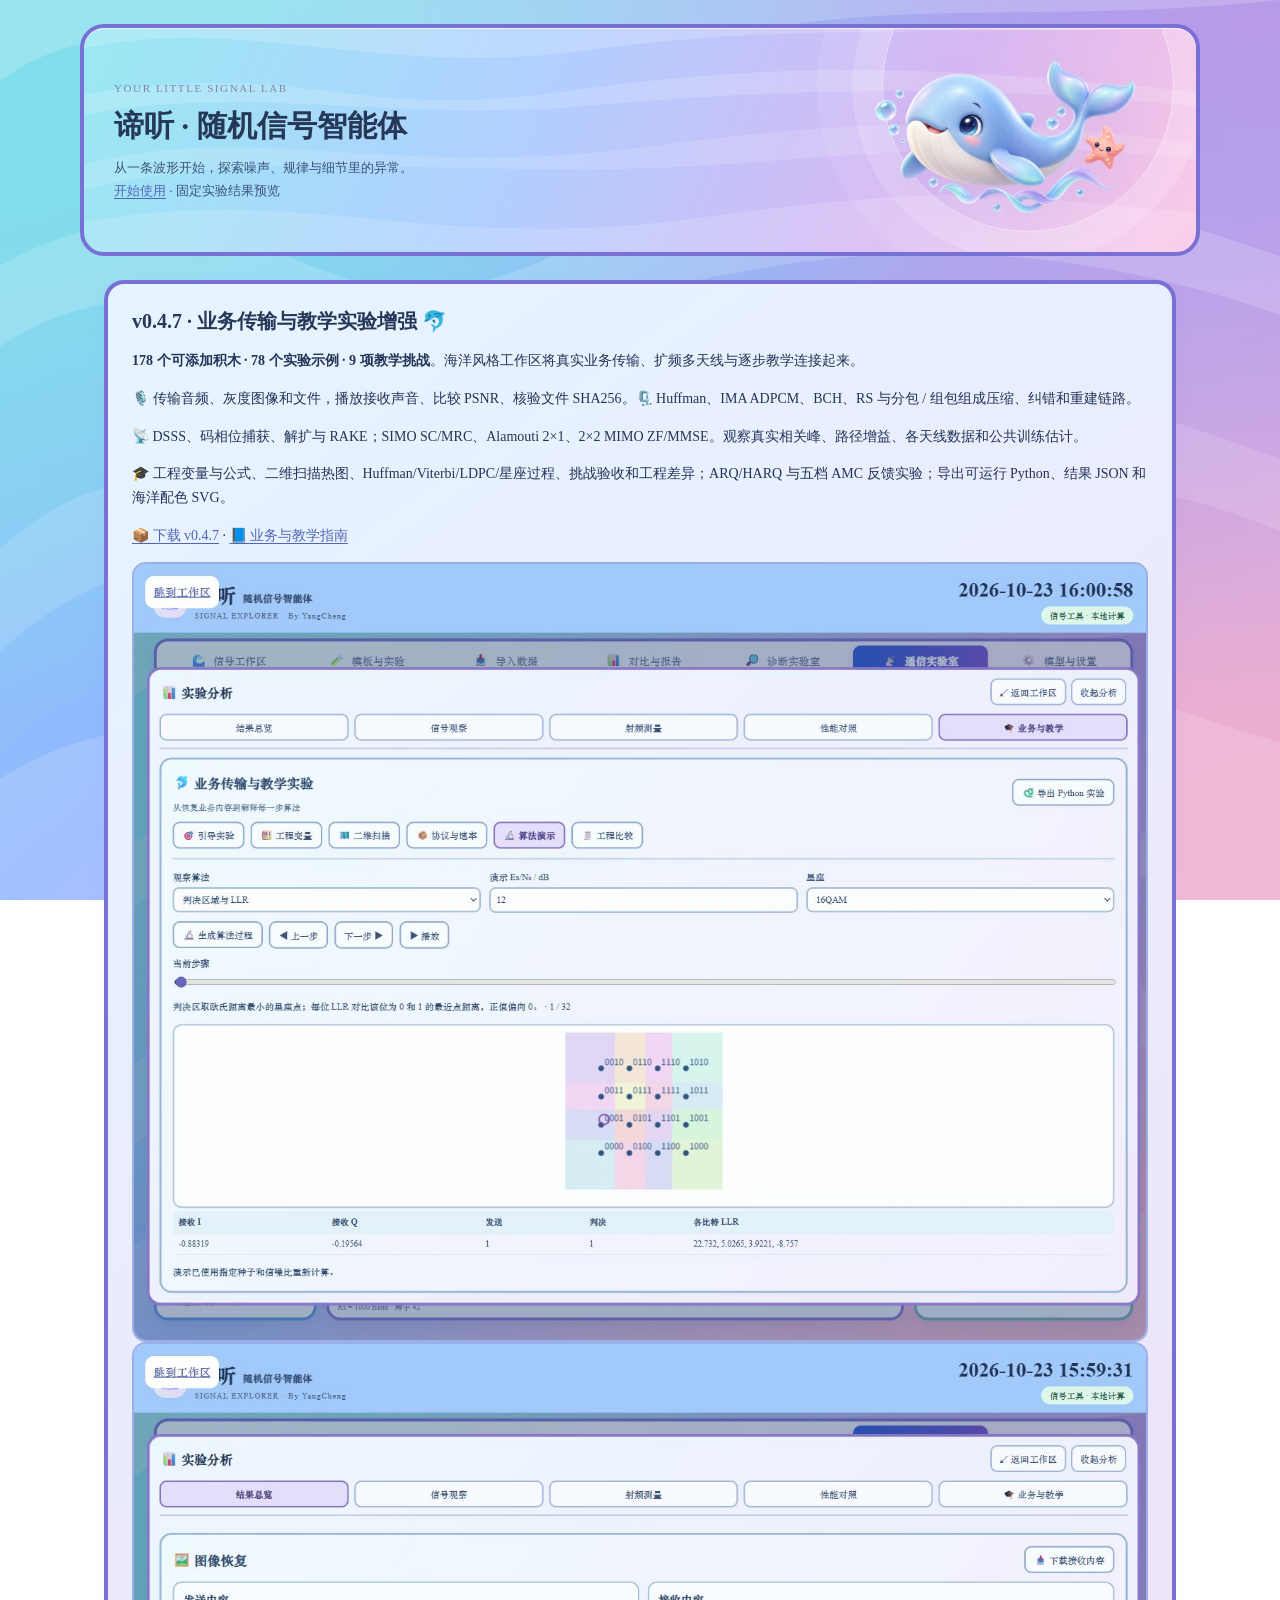
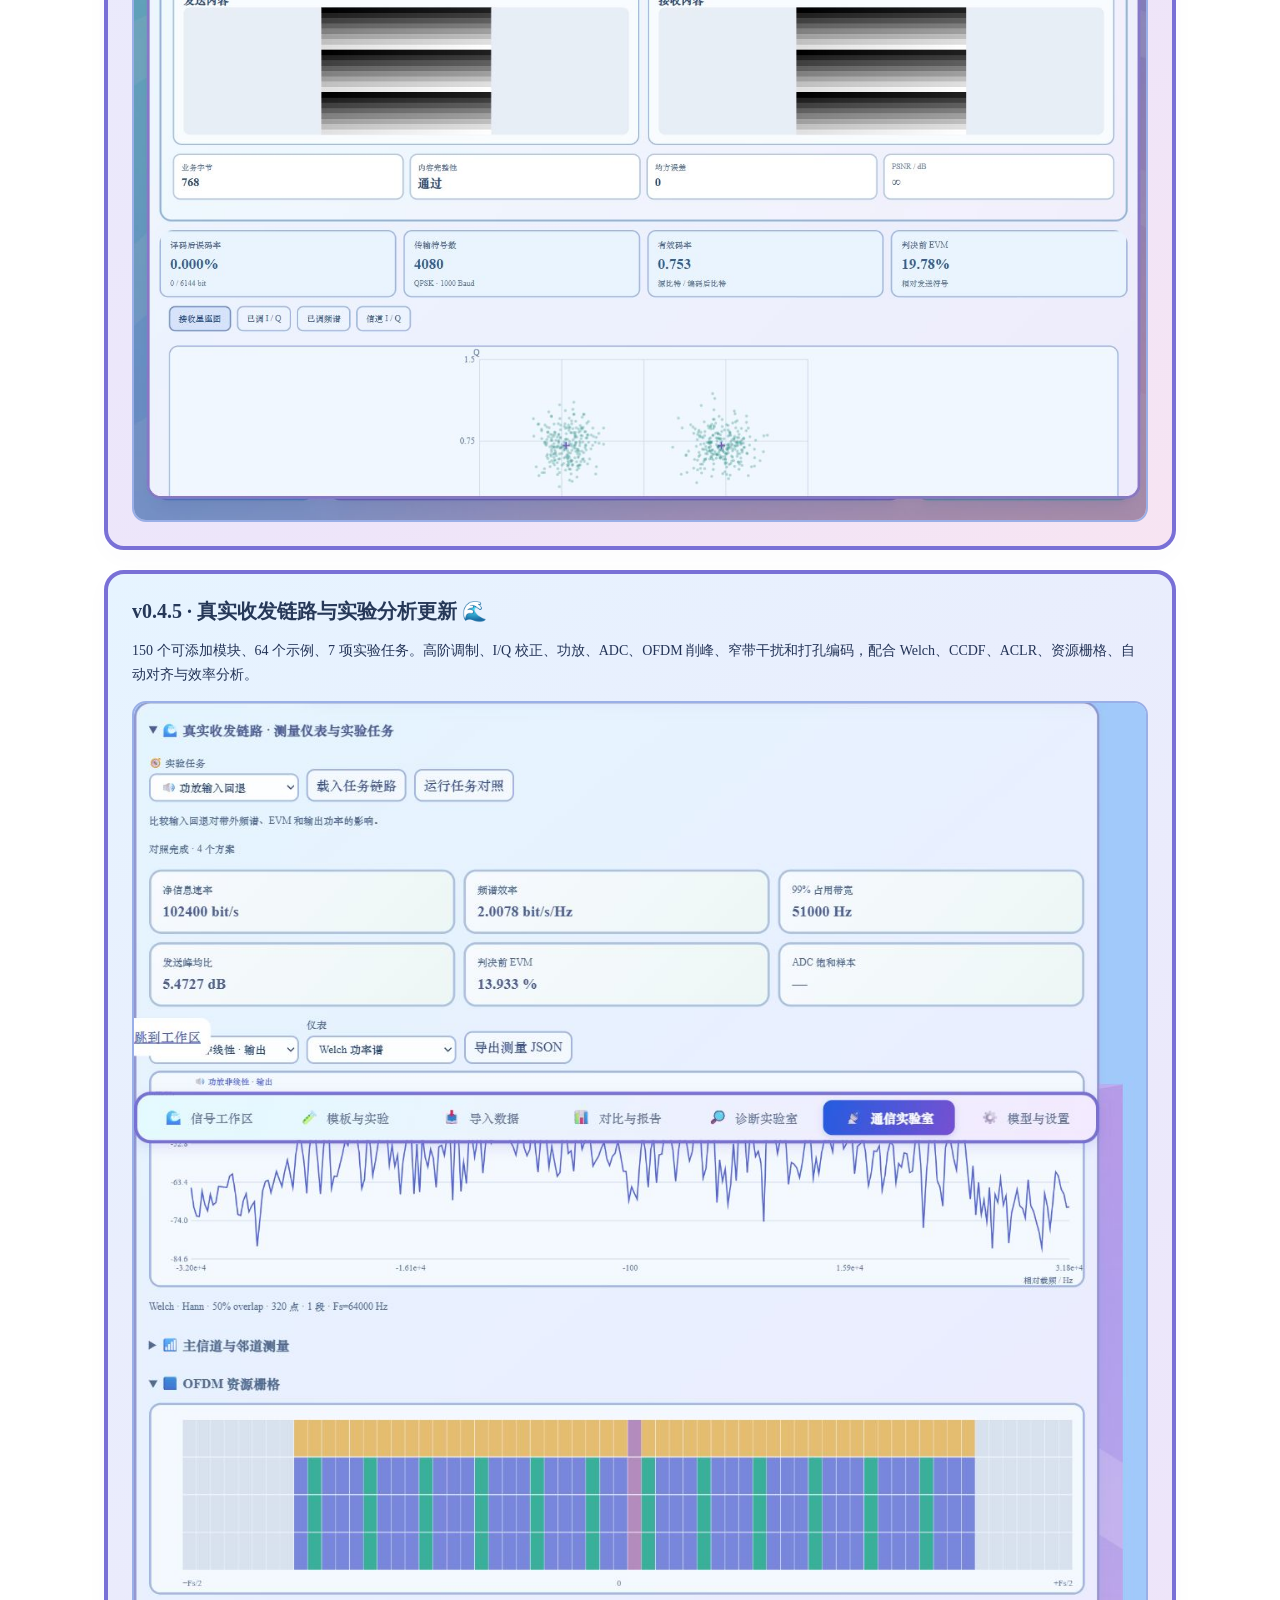
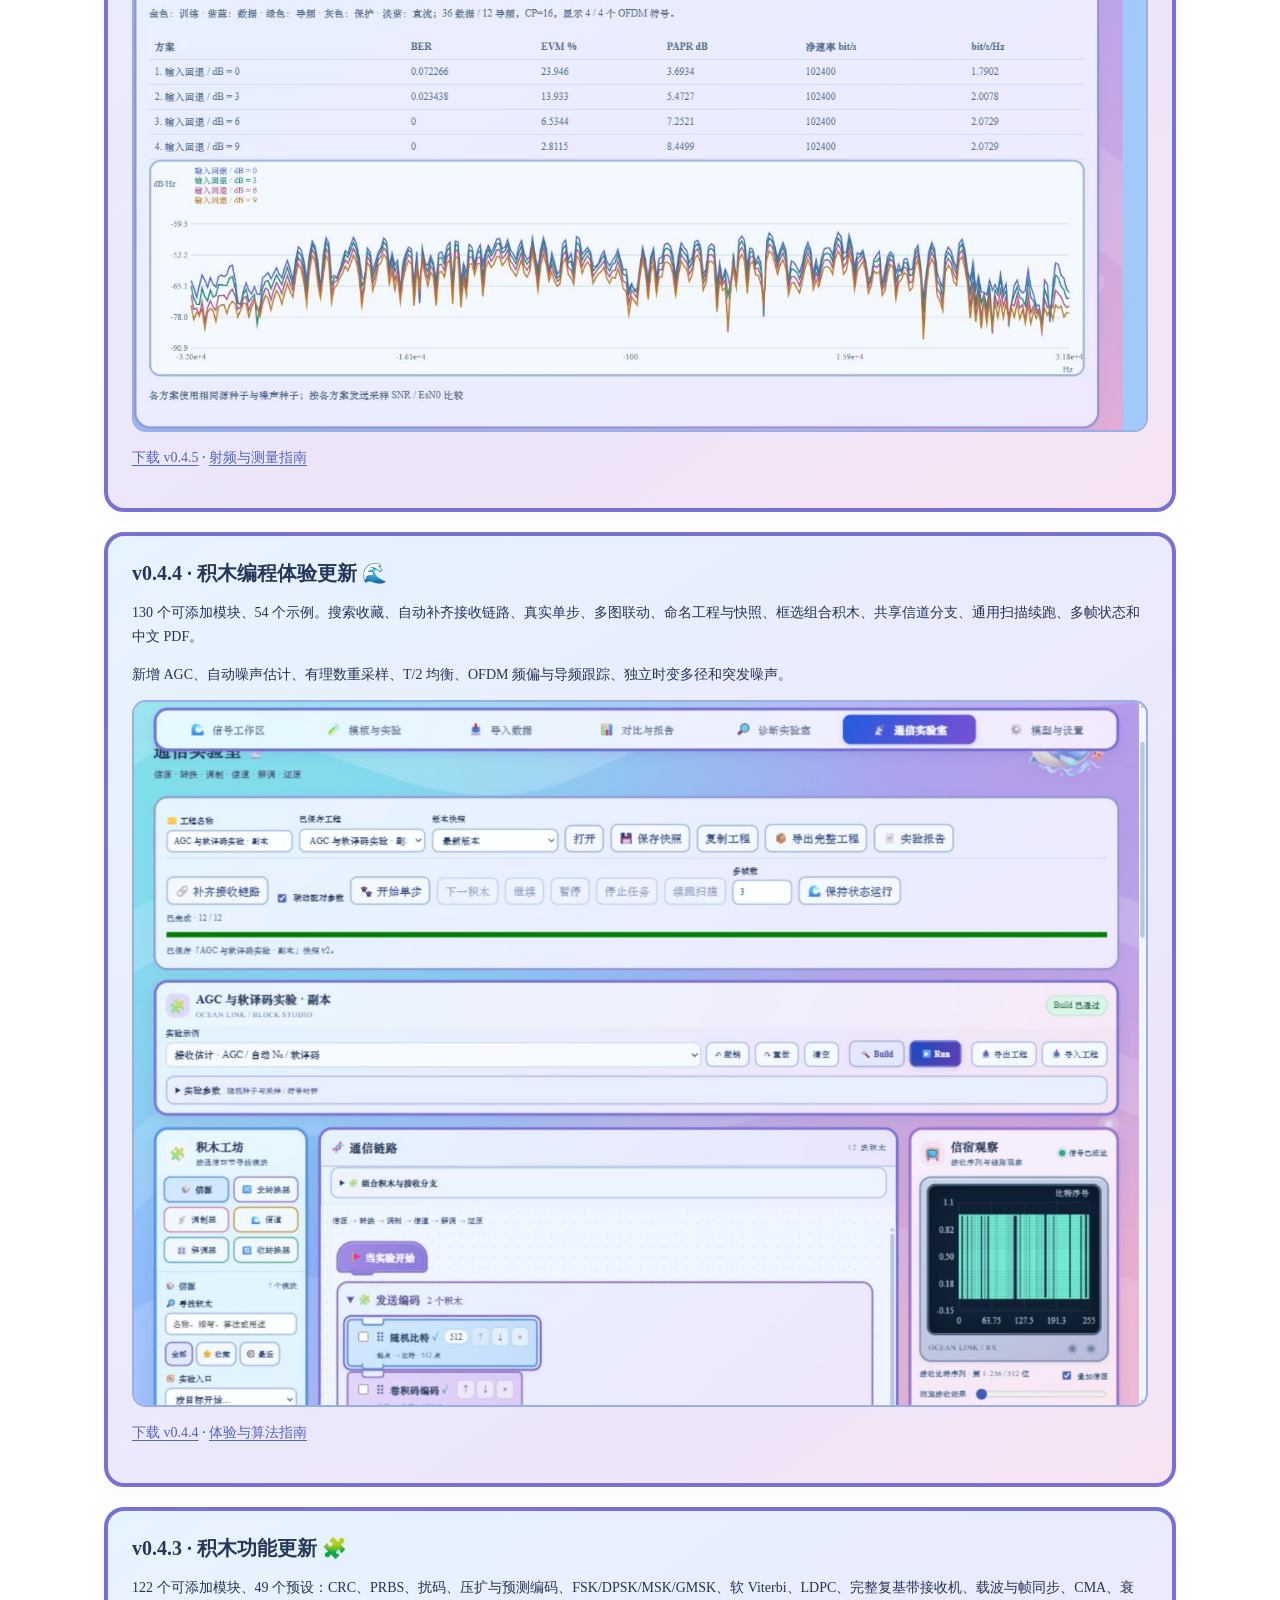
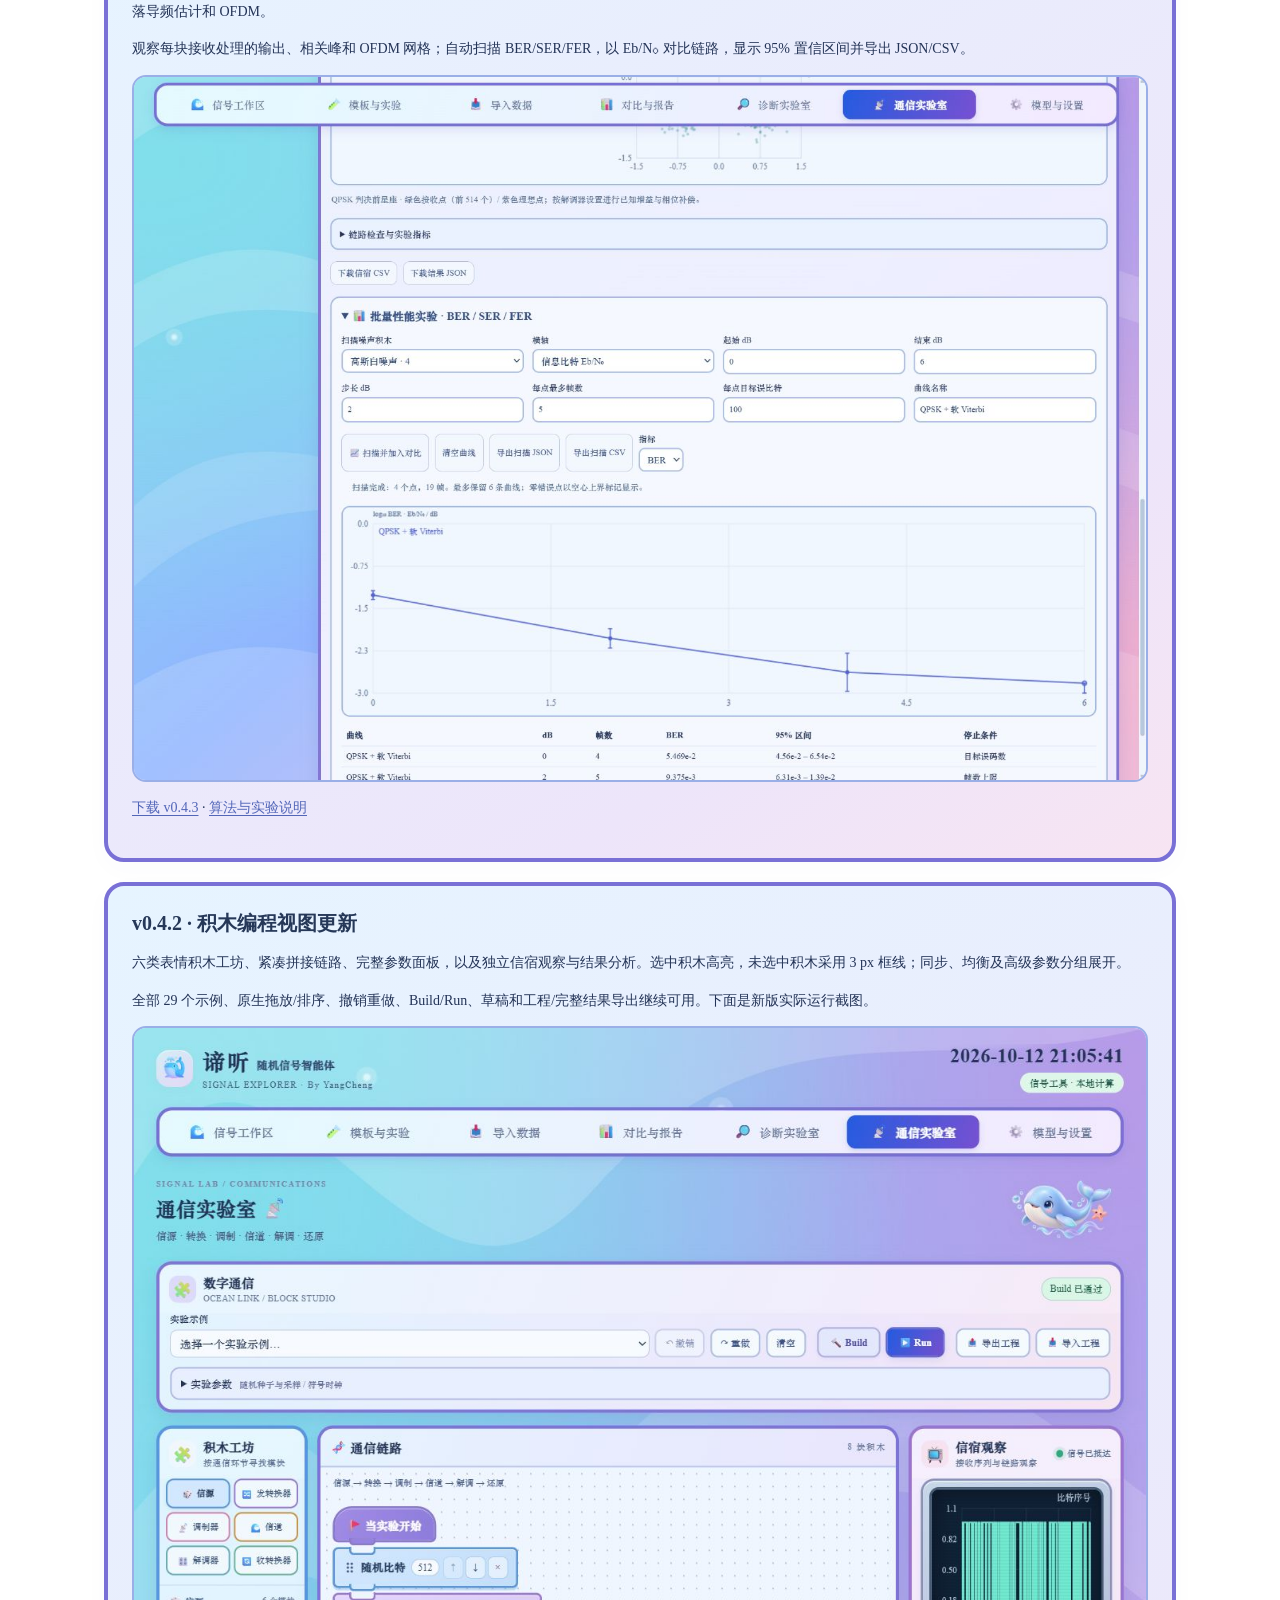
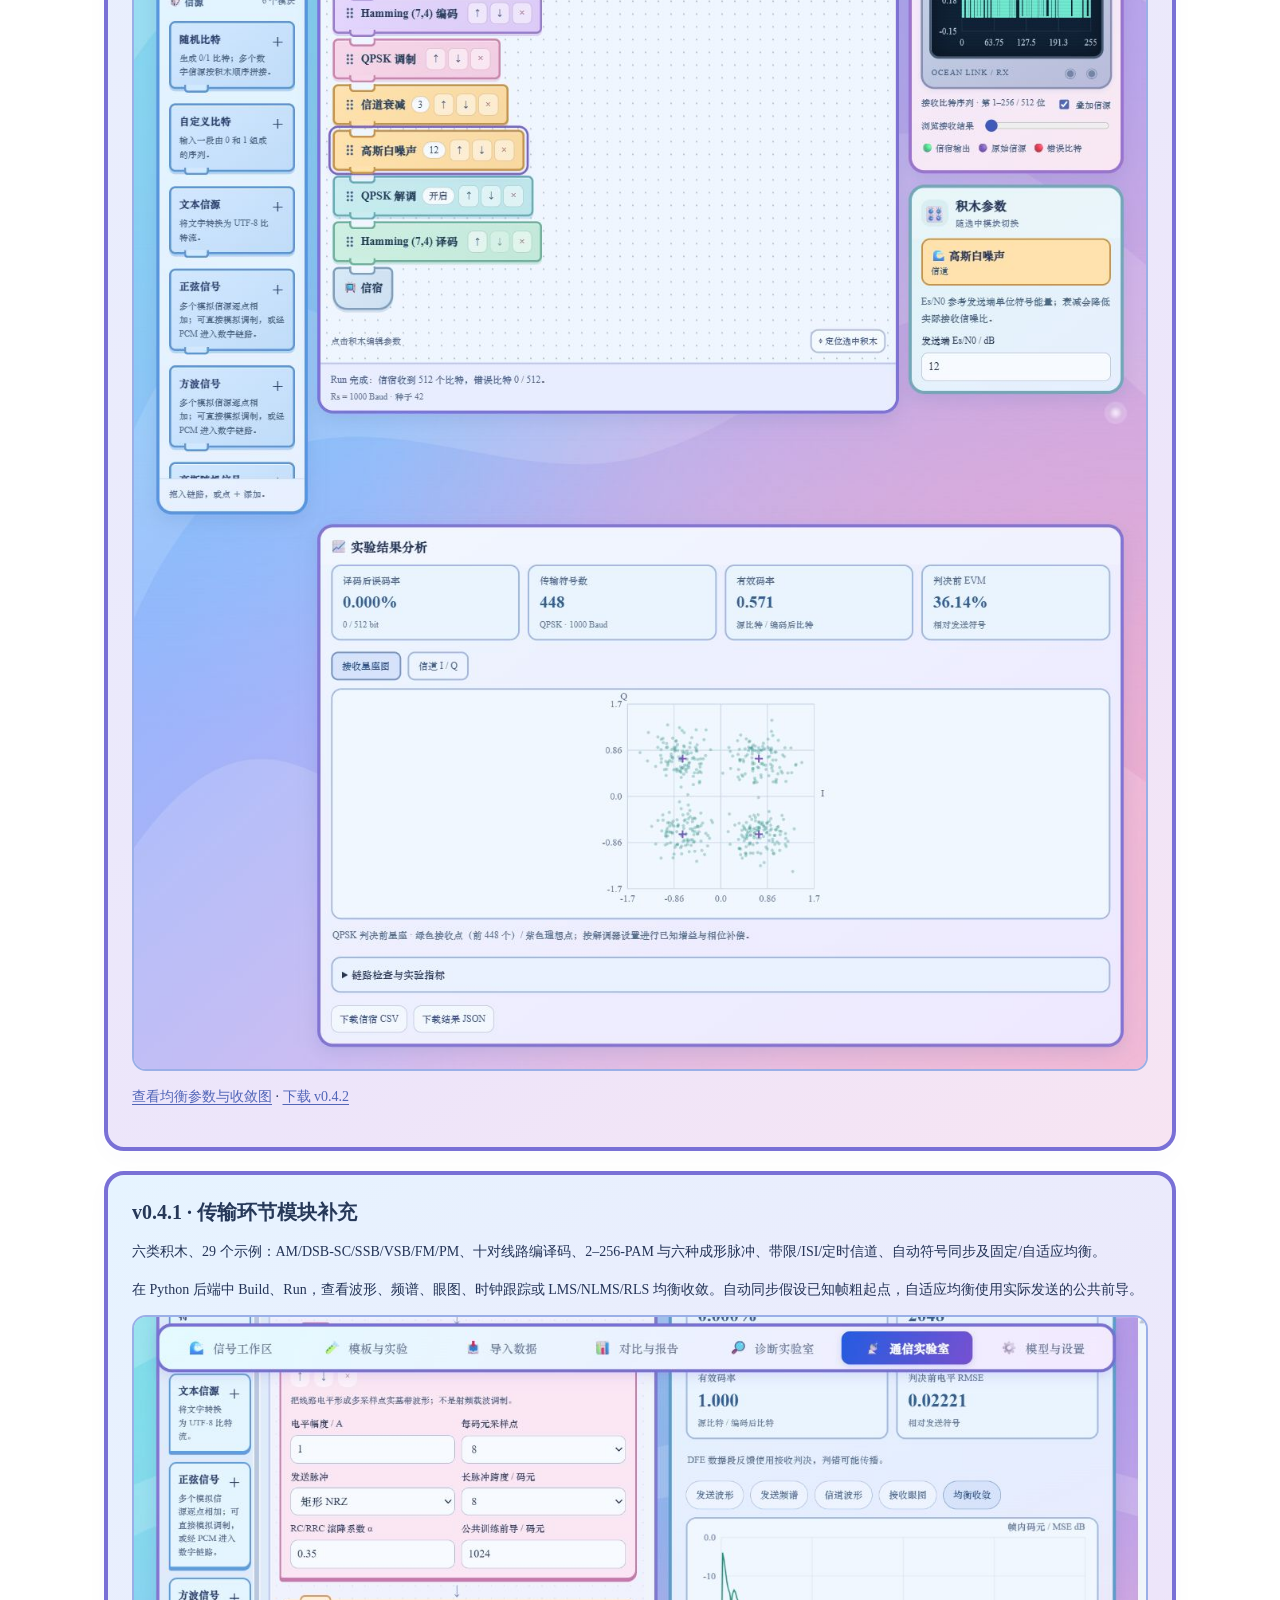
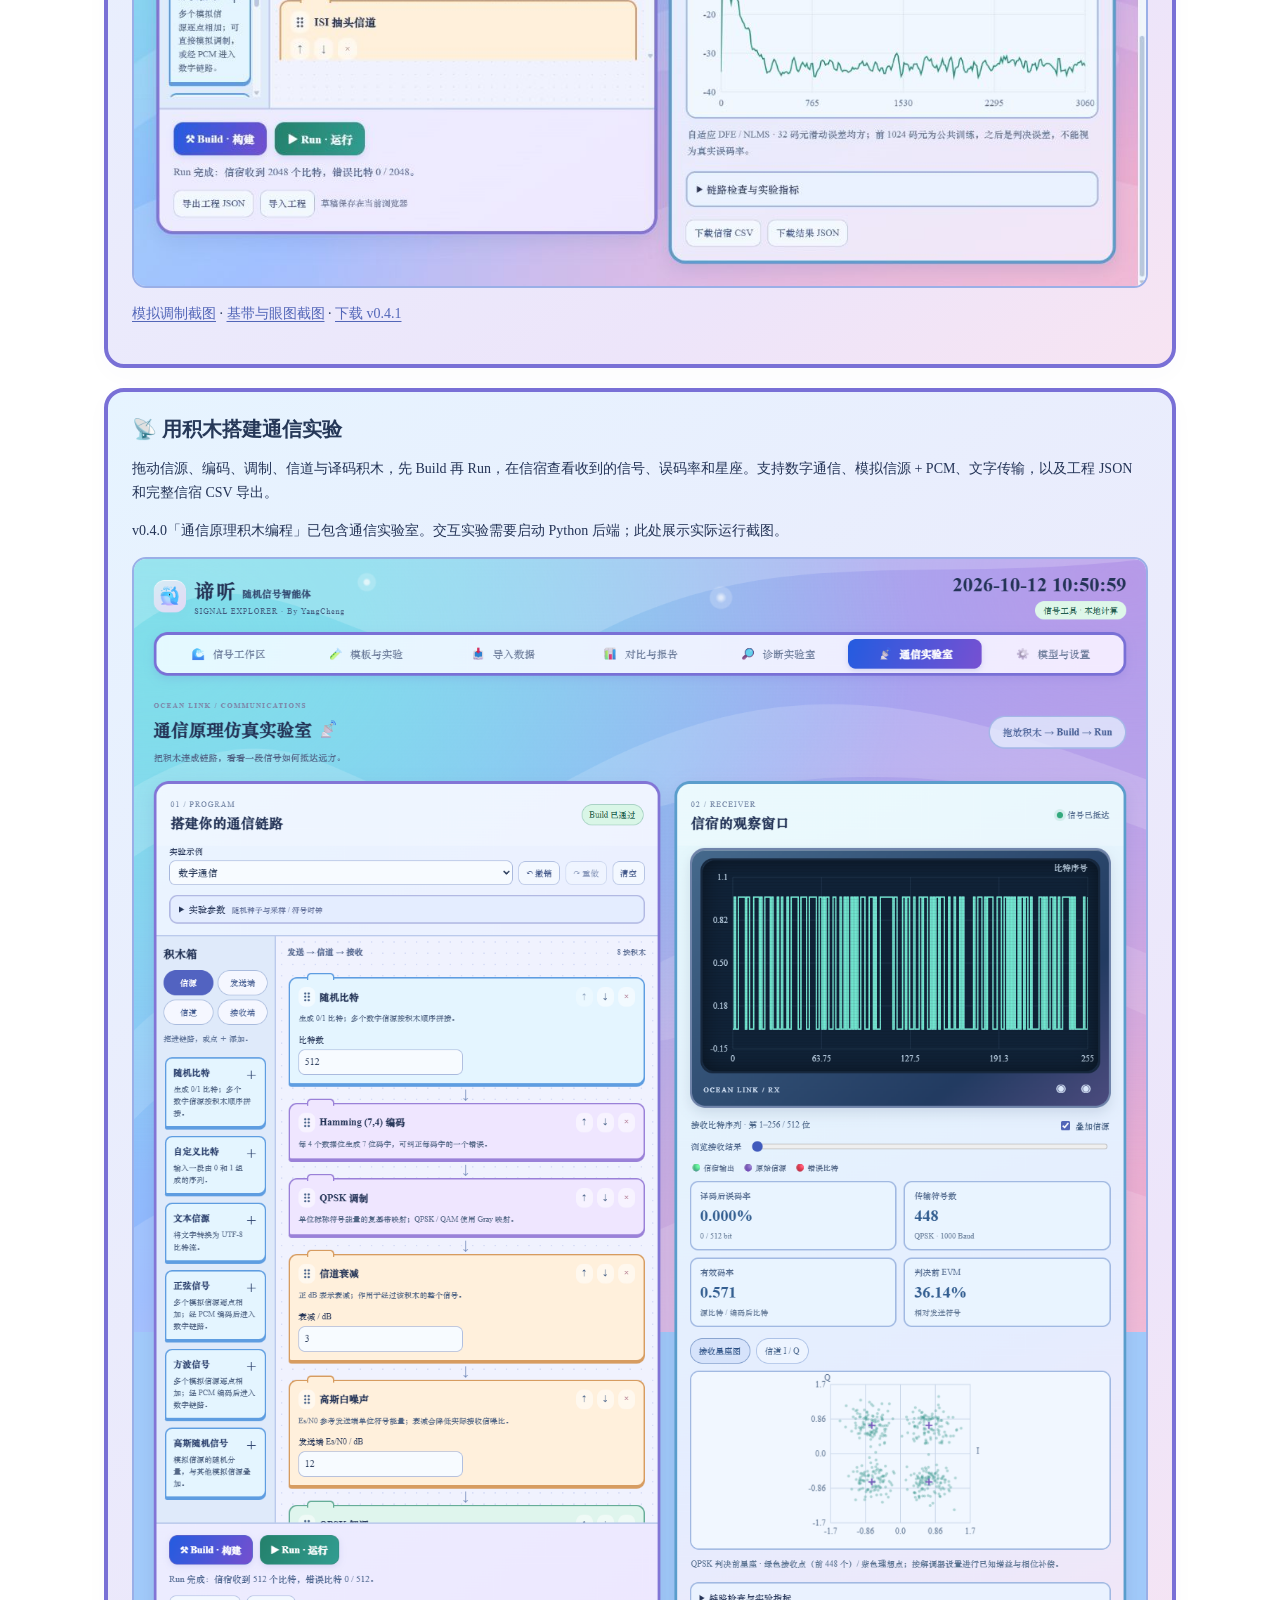
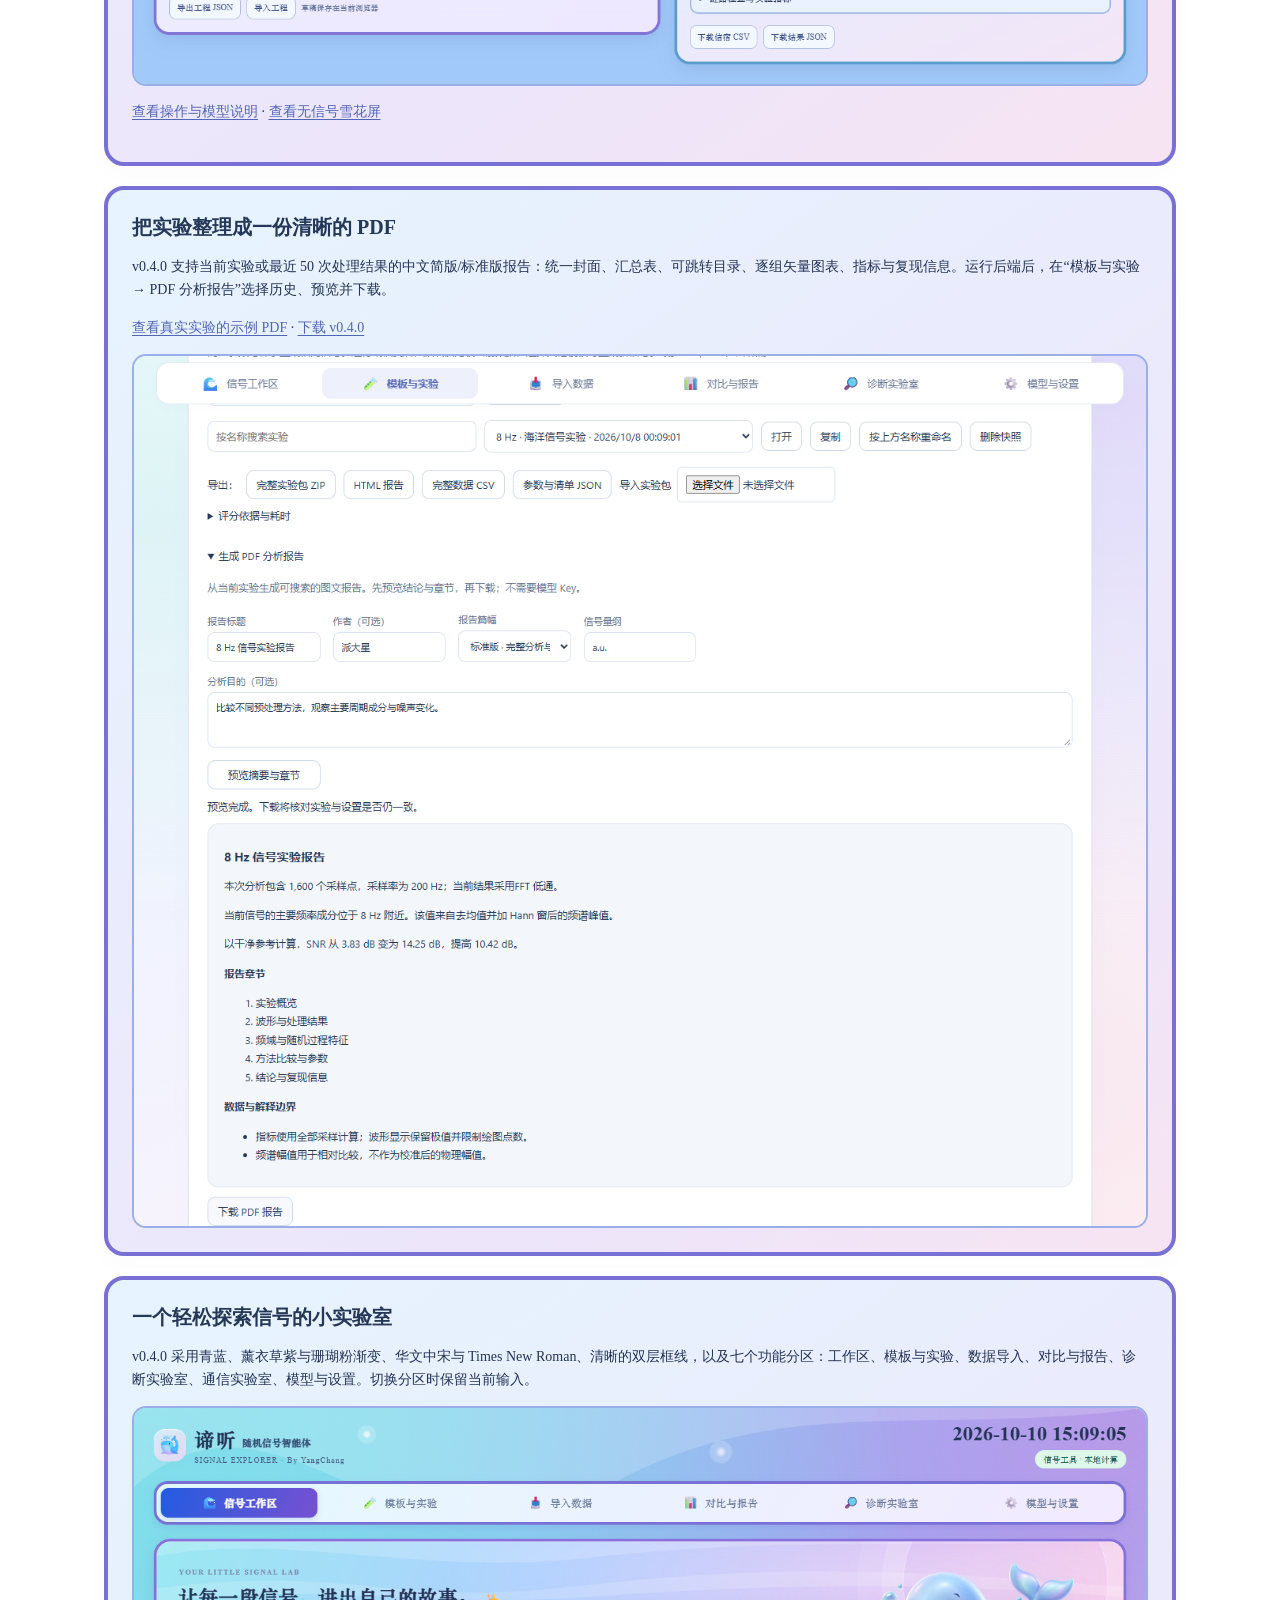
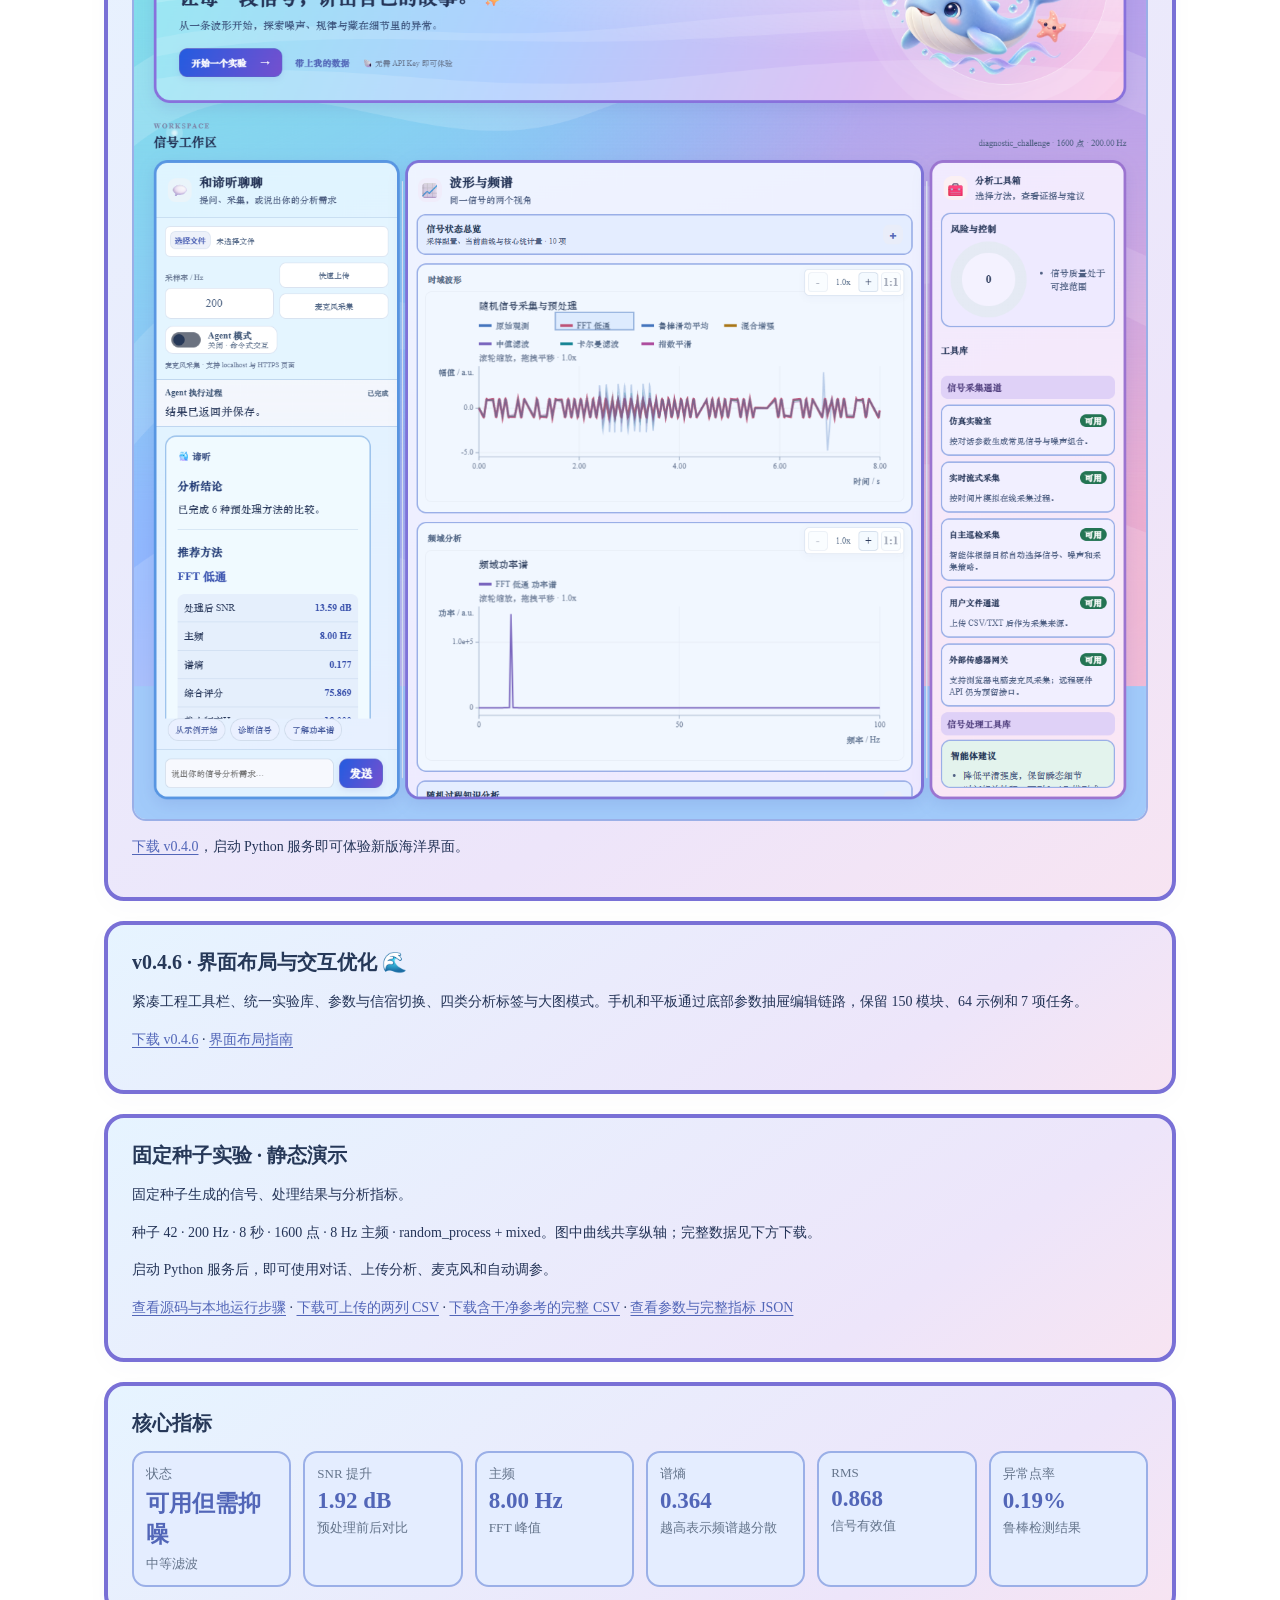
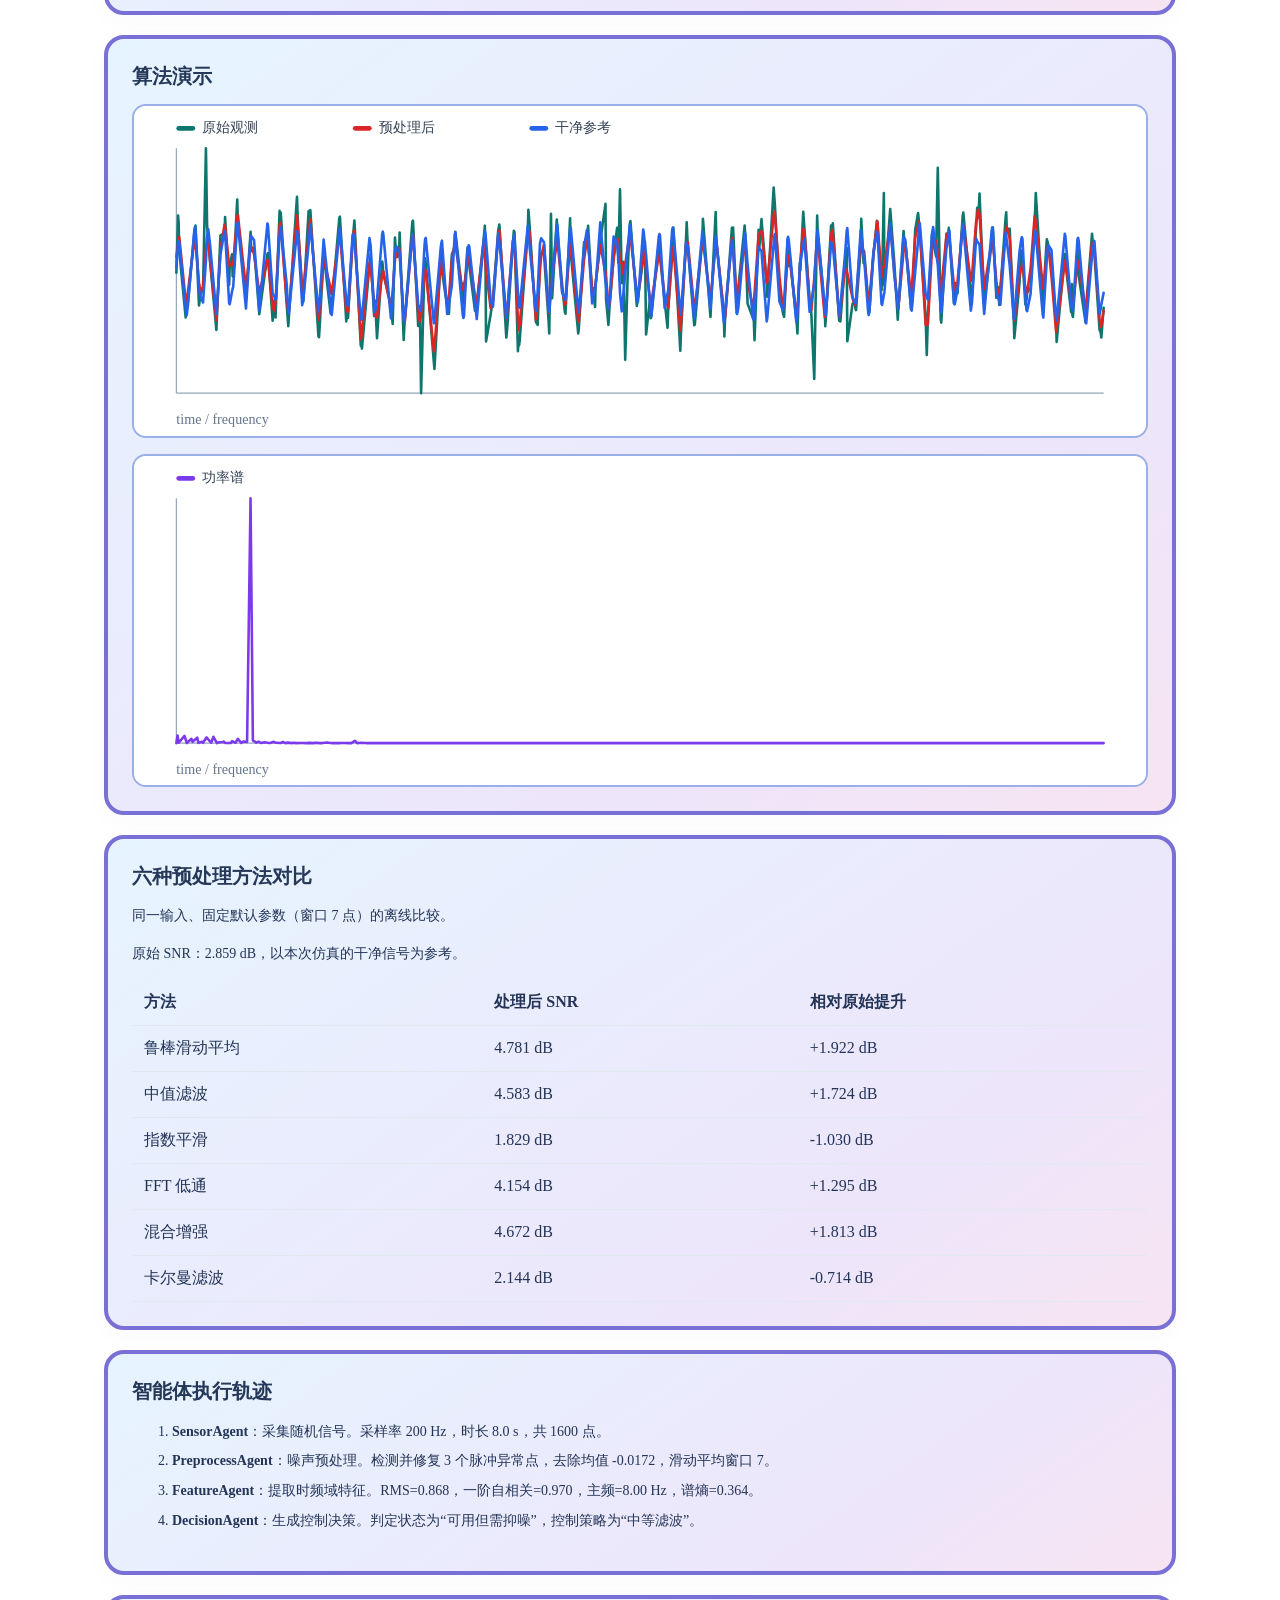
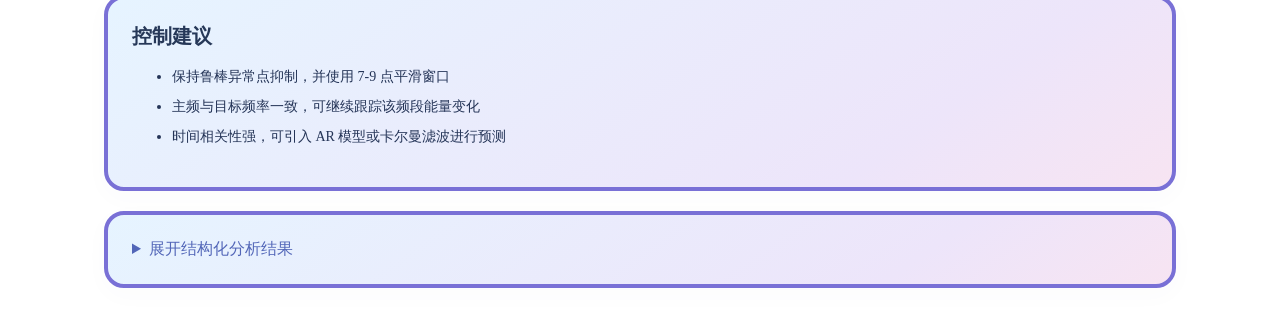
==== docs/index.html @ 442109c1 "发布 v0.4.7：增强业务传输与教学实验" ====
<!doctype html>
<html lang="zh-CN">
<head>
  <meta charset="utf-8">
  <meta name="viewport" content="width=device-width, initial-scale=1">
  <title>随机信号智能体项目演示</title>
  <style>
    body {
      margin: 0;
      font-family: "Microsoft YaHei", "Segoe UI", Arial, sans-serif;
      color: #172033;
      background: #f6f8fb;
    }
    header {
      background: #0f172a;
      color: #f8fafc;
      padding: 28px 36px;
      border-bottom: 4px solid #0f766e;
    }
    header h1 { margin: 0 0 8px; font-size: 28px; }
    header p { margin: 0; color: #cbd5e1; }
    main { max-width: 1120px; margin: 0 auto; padding: 24px; }
    section {
      margin-bottom: 20px;
      background: #ffffff;
      border: 1px solid #d8dee9;
      border-radius: 8px;
      padding: 20px;
    }
    h2 { margin: 0 0 14px; font-size: 20px; color: #0f172a; }
    .metrics {
      display: grid;
      grid-template-columns: repeat(auto-fit, minmax(155px, 1fr));
      gap: 12px;
    }
    .metric {
      border: 1px solid #d8dee9;
      border-radius: 6px;
      padding: 12px;
      background: #fbfdff;
      min-height: 82px;
    }
    .metric span { display: block; color: #64748b; font-size: 13px; }
    .metric strong { display: block; margin-top: 5px; font-size: 23px; color: #0f766e; }
    .metric small { display: block; margin-top: 5px; color: #64748b; }
    .charts { display: grid; gap: 16px; }
    svg { width: 100%; height: auto; border: 1px solid #e2e8f0; border-radius: 8px; }
    li { margin: 8px 0; line-height: 1.55; }
    pre {
      overflow: auto;
      background: #0f172a;
      color: #e2e8f0;
      border-radius: 8px;
      padding: 16px;
      font-size: 13px;
    }
table {width:100%;border-collapse:collapse} th,td {padding:12px;text-align:left;border-bottom:1px solid #e2e8f0} p {line-height:1.7} a {color:#0f766e} @media(max-width:600px){header{padding:22px}main{padding:12px}section{padding:14px}}
  </style>
  <link rel="stylesheet" href="showcase.css">
</head>
<body>
  <header><div><span class="eyebrow">YOUR LITTLE SIGNAL LAB</span>
      <h1>谛听 · 随机信号智能体</h1><p>从一条波形开始，探索噪声、规律与细节里的异常。</p>
      <p><a href="https://github.com/PatrickStar-cmd/random-signal-agent#readme">开始使用</a> · 固定实验结果预览</p></div>
      <img src="images/ocean-whale.webp" alt="" width="1536" height="1024" decoding="async"></header>
  <main><section id="business-learning-preview"><h2>v0.4.7 · 业务传输与教学实验增强 🐬</h2>
        <p><strong>178 个可添加积木 · 78 个实验示例 · 9 项教学挑战</strong>。海洋风格工作区将真实业务传输、扩频多天线与逐步教学连接起来。</p>
        <p>🎙️ 传输音频、灰度图像和文件，播放接收声音、比较 PSNR、核验文件 SHA256。🗜️ Huffman、IMA ADPCM、BCH、RS 与分包 / 组包组成压缩、纠错和重建链路。</p>
        <p>📡 DSSS、码相位捕获、解扩与 RAKE；SIMO SC/MRC、Alamouti 2×1、2×2 MIMO ZF/MMSE。观察真实相关峰、路径增益、各天线数据和公共训练估计。</p>
        <p>🎓 工程变量与公式、二维扫描热图、Huffman/Viterbi/LDPC/星座过程、挑战验收和工程差异；ARQ/HARQ 与五档 AMC 反馈实验；导出可运行 Python、结果 JSON 和海洋配色 SVG。</p>
        <p><a href="https://github.com/PatrickStar-cmd/random-signal-agent/releases/tag/v0.4.7">📦 下载 v0.4.7</a> · <a href="https://github.com/PatrickStar-cmd/random-signal-agent/blob/main/工程文件/代码/docs/communications-v047.md">📘 业务与教学指南</a></p>
        <a href="images/communications-v047-learning.png"><img class="preview-image" src="images/communications-v047-learning.png" alt="v0.4.7 海洋风格教学实验、算法演示与实验分析" loading="lazy"></a>
        <a href="images/communications-v047-media.png"><img class="preview-image" src="images/communications-v047-media.png" alt="v0.4.7 业务信源、传输链路与接收内容对照" loading="lazy"></a>
        </section><section id="rf-analysis-preview"><h2>v0.4.5 · 真实收发链路与实验分析更新 🌊</h2><p>150 个可添加模块、64 个示例、7 项实验任务。高阶调制、I/Q 校正、功放、ADC、OFDM 削峰、窄带干扰和打孔编码，配合 Welch、CCDF、ACLR、资源栅格、自动对齐与效率分析。</p><a href="images/communications-v045-analysis.png"><img class="preview-image" src="images/communications-v045-analysis.png" alt="v0.4.5 海洋射频测量仪表" loading="lazy"></a><p><a href="https://github.com/PatrickStar-cmd/random-signal-agent/releases/tag/v0.4.5">下载 v0.4.5</a> · <a href="https://github.com/PatrickStar-cmd/random-signal-agent/blob/main/工程文件/代码/docs/communications-v045.md">射频与测量指南</a></p></section><section id="block-experience-preview"><h2>v0.4.4 · 积木编程体验更新 🌊</h2>
        <p>130 个可添加模块、54 个示例。搜索收藏、自动补齐接收链路、真实单步、多图联动、命名工程与快照、框选组合积木、共享信道分支、通用扫描续跑、多帧状态和中文 PDF。</p>
        <p>新增 AGC、自动噪声估计、有理数重采样、T/2 均衡、OFDM 频偏与导频跟踪、独立时变多径和突发噪声。</p>
        <a href="images/communications-v044-studio.png"><img class="preview-image" src="images/communications-v044-studio.png" alt="v0.4.4 海洋积木工程、组合接收机与联动观察" loading="lazy"></a>
        <p><a href="https://github.com/PatrickStar-cmd/random-signal-agent/releases/tag/v0.4.4">下载 v0.4.4</a> · <a href="https://github.com/PatrickStar-cmd/random-signal-agent/blob/main/工程文件/代码/docs/communications-v044.md">体验与算法指南</a></p></section><section id="block-features-preview"><h2>v0.4.3 · 积木功能更新 🧩</h2>
        <p>122 个可添加模块、49 个预设：CRC、PRBS、扰码、压扩与预测编码、FSK/DPSK/MSK/GMSK、软 Viterbi、LDPC、完整复基带接收机、载波与帧同步、CMA、衰落导频估计和 OFDM。</p>
        <p>观察每块接收处理的输出、相关峰和 OFDM 网格；自动扫描 BER/SER/FER，以 Eb/N₀ 对比链路，显示 95% 置信区间并导出 JSON/CSV。</p>
        <a href="images/communications-v043-sweep.jpg"><img class="preview-image" src="images/communications-v043-sweep.jpg" alt="v0.4.3 软译码性能扫描与 95% 置信区间" loading="lazy"></a>
        <p><a href="https://github.com/PatrickStar-cmd/random-signal-agent/releases/tag/v0.4.3">下载 v0.4.3</a> · <a href="https://github.com/PatrickStar-cmd/random-signal-agent/blob/main/工程文件/代码/docs/communications-v043.md">算法与实验说明</a></p></section><section id="block-studio-preview"><h2>v0.4.2 · 积木编程视图更新</h2>
        <p>六类表情积木工坊、紧凑拼接链路、完整参数面板，以及独立信宿观察与结果分析。选中积木高亮，未选中积木采用 3 px 框线；同步、均衡及高级参数分组展开。</p>
        <p>全部 29 个示例、原生拖放/排序、撤销重做、Build/Run、草稿和工程/完整结果导出继续可用。下面是新版实际运行截图。</p>
        <a href="images/communications-studio.png"><img class="preview-image" src="images/communications-studio.png" alt="海洋风格积木工坊、紧凑链路、信宿观察和完整参数面板" loading="lazy"></a>
        <p><a href="images/communications-studio-recovery.png">查看均衡参数与收敛图</a> · <a href="https://github.com/PatrickStar-cmd/random-signal-agent/releases/tag/v0.4.2">下载 v0.4.2</a></p></section><section id="transmission-preview"><h2>v0.4.1 · 传输环节模块补充</h2>
        <p>六类积木、29 个示例：AM/DSB-SC/SSB/VSB/FM/PM、十对线路编译码、2–256-PAM 与六种成形脉冲、带限/ISI/定时信道、自动符号同步及固定/自适应均衡。</p>
        <p>在 Python 后端中 Build、Run，查看波形、频谱、眼图、时钟跟踪或 LMS/NLMS/RLS 均衡收敛。自动同步假设已知帧粗起点，自适应均衡使用实际发送的公共前导。</p>
        <a href="images/communications-recovery.png"><img class="preview-image" src="images/communications-recovery.png" alt="自适应 DFE 的训练前导、均衡后误差与收敛曲线" loading="lazy"></a>
        <p><a href="images/communications-analog.png">模拟调制截图</a> · <a href="images/communications-baseband.png">基带与眼图截图</a> · <a href="https://github.com/PatrickStar-cmd/random-signal-agent/releases/tag/v0.4.1">下载 v0.4.1</a></p></section><section id="communications-preview"><h2>📡 用积木搭建通信实验</h2>
        <p>拖动信源、编码、调制、信道与译码积木，先 Build 再 Run，在信宿查看收到的信号、误码率和星座。支持数字通信、模拟信源 + PCM、文字传输，以及工程 JSON 和完整信宿 CSV 导出。</p>
        <p>v0.4.0「通信原理积木编程」已包含通信实验室。交互实验需要启动 Python 后端；此处展示实际运行截图。</p>
        <a href="images/communications-lab.png"><img class="preview-image" src="images/communications-lab.png" alt="通信实验室的积木编程区与信宿接收可视化区" loading="lazy"></a>
        <p><a href="https://github.com/PatrickStar-cmd/random-signal-agent/blob/main/工程文件/代码/docs/communications-lab.md">查看操作与模型说明</a> · <a href="images/communications-empty.png">查看无信号雪花屏</a></p></section><section id="pdf-report-preview"><h2>把实验整理成一份清晰的 PDF</h2><p>v0.4.0 支持当前实验或最近 50 次处理结果的中文简版/标准版报告：统一封面、汇总表、可跳转目录、逐组矢量图表、指标与复现信息。运行后端后，在“模板与实验 → PDF 分析报告”选择历史、预览并下载。</p><p><a href="report-example.pdf">查看真实实验的示例 PDF</a> · <a href="https://github.com/PatrickStar-cmd/random-signal-agent/releases/tag/v0.4.0">下载 v0.4.0</a></p><a href="images/pdf-report-v031.png"><img class="preview-image" src="images/pdf-report-v031.png" alt="PDF 分析报告的摘要预览与下载" loading="lazy"></a></section><section id="ocean-preview"><h2>一个轻松探索信号的小实验室</h2>
        <p>v0.4.0 采用青蓝、薰衣草紫与珊瑚粉渐变、华文中宋与 Times New Roman、清晰的双层框线，以及七个功能分区：工作区、模板与实验、数据导入、对比与报告、诊断实验室、通信实验室、模型与设置。切换分区时保留当前输入。</p>
        <a href="images/ocean-ui-v034.png"><img class="preview-image" src="images/ocean-ui-v034.png" alt="可爱海洋工作区，包含对话、波形频谱和分析工具箱" loading="lazy"></a>
        <p><a href="https://github.com/PatrickStar-cmd/random-signal-agent/releases/tag/v0.4.0">下载 v0.4.0</a>，启动 Python 服务即可体验新版海洋界面。</p></section><section id="layout-preview"><h2>v0.4.6 · 界面布局与交互优化 🌊</h2><p>紧凑工程工具栏、统一实验库、参数与信宿切换、四类分析标签与大图模式。手机和平板通过底部参数抽屉编辑链路，保留 150 模块、64 示例和 7 项任务。</p><p><a href="https://github.com/PatrickStar-cmd/random-signal-agent/releases/tag/v0.4.6">下载 v0.4.6</a> · <a href="https://github.com/PatrickStar-cmd/random-signal-agent/blob/main/工程文件/代码/docs/communications-v046.md">界面布局指南</a></p></section><section>
      <h2>固定种子实验 · 静态演示</h2>
      <p>固定种子生成的信号、处理结果与分析指标。</p>
      <p>种子 42 · 200 Hz · 8 秒 · 1600 点 · 8 Hz 主频 · random_process + mixed。图中曲线共享纵轴；完整数据见下方下载。</p>
      <p>启动 Python 服务后，即可使用对话、上传分析、麦克风和自动调参。</p>
      <p><a href="https://github.com/PatrickStar-cmd/random-signal-agent#从零复现">查看源码与本地运行步骤</a> ·
      <a href="data/sample.csv" download>下载可上传的两列 CSV</a> ·
      <a href="data/reference.csv" download>下载含干净参考的完整 CSV</a> ·
      <a href="data/result.json">查看参数与完整指标 JSON</a></p>
    </section>
    <section>
      <h2>核心指标</h2>
      <div class="metrics"><div class="metric"><span>状态</span><strong>可用但需抑噪</strong><small>中等滤波</small></div><div class="metric"><span>SNR 提升</span><strong>1.92 dB</strong><small>预处理前后对比</small></div><div class="metric"><span>主频</span><strong>8.00 Hz</strong><small>FFT 峰值</small></div><div class="metric"><span>谱熵</span><strong>0.364</strong><small>越高表示频谱越分散</small></div><div class="metric"><span>RMS</span><strong>0.868</strong><small>信号有效值</small></div><div class="metric"><span>异常点率</span><strong>0.19%</strong><small>鲁棒检测结果</small></div></div>
    </section>
    <section>
      <h2>算法演示</h2>
      <div class="charts"><svg xmlns="http://www.w3.org/2000/svg" viewBox="0 0 860 280" role="img" aria-label="随机信号采集与预处理">
  <rect width="860" height="280" fill="#ffffff" rx="6"/>
  <line x1="36" y1="244" x2="824" y2="244" stroke="#94a3b8"/>
  <line x1="36" y1="36" x2="36" y2="244" stroke="#94a3b8"/>
  <text x="36" y="270" font-size="12" fill="#64748b">time / frequency</text>
  <g transform="translate(36,20)"><rect width="16" height="4" y="-3" fill="#0f766e" rx="2"/><text x="22" y="2" font-size="12" fill="#334155">原始观测</text></g><g transform="translate(186,20)"><rect width="16" height="4" y="-3" fill="#dc2626" rx="2"/><text x="22" y="2" font-size="12" fill="#334155">预处理后</text></g><g transform="translate(336,20)"><rect width="16" height="4" y="-3" fill="#2563eb" rx="2"/><text x="22" y="2" font-size="12" fill="#334155">干净参考</text></g>
  <polyline points="36.00,141.75 37.48,93.08 37.97,100.20 38.46,122.99 43.88,179.65 44.38,177.52 44.87,169.53 45.86,166.66 51.28,107.55 51.77,107.70 52.26,101.68 55.22,169.52 56.70,159.51 58.67,155.60 61.13,36.00 62.12,102.36 63.10,112.24 64.58,131.58 70.00,190.33 73.45,109.87 76.90,107.94 77.40,94.45 80.85,151.90 81.34,135.63 83.31,125.98 83.80,144.60 84.30,144.94 87.74,79.40 88.24,96.61 95.14,164.10 99.08,106.93 99.57,123.20 102.04,120.69 106.47,176.90 113.37,126.01 113.86,124.92 117.81,182.38 119.28,164.99 120.27,179.65 120.76,166.60 123.72,89.11 124.21,98.38 124.71,90.47 129.63,166.86 131.11,187.19 131.60,179.53 138.50,77.16 139.49,104.50 142.94,157.70 143.92,165.98 148.36,89.45 149.84,88.54 156.74,195.69 157.23,196.48 158.22,179.57 161.17,125.45 167.09,176.38 167.58,171.01 168.07,168.74 174.48,95.03 174.97,94.03 180.39,183.15 181.38,167.17 181.87,180.17 185.81,112.20 186.31,110.32 186.80,102.84 187.29,97.24 192.71,203.76 193.21,200.99 193.70,206.12 200.11,135.24 201.09,125.88 204.05,178.48 204.54,165.24 205.03,167.69 206.51,197.29 210.95,132.22 211.44,135.81 211.93,143.24 218.34,168.85 219.82,185.24 221.79,111.75 222.77,127.61 223.27,121.38 223.76,128.23 225.24,124.67 225.73,107.51 229.18,198.73 229.67,188.41 230.17,181.75 236.57,98.47 237.07,97.43 241.50,186.86 241.99,171.67 242.98,175.27 243.47,208.24 243.96,244.00 246.92,132.10 247.41,129.33 247.91,133.33 254.81,217.48 255.30,223.39 260.72,128.93 261.21,122.08 261.71,140.43 266.14,170.12 267.62,176.61 270.08,126.37 272.55,119.49 273.04,106.84 278.95,158.54 279.45,168.26 279.94,150.93 280.43,163.46 283.39,120.19 284.38,131.52 284.87,134.90 289.80,174.08 291.27,168.96 297.19,112.61 298.17,101.70 298.67,124.89 299.16,200.18 303.10,176.97 305.07,163.37 309.51,105.88 310.49,100.69 316.41,196.78 317.39,185.90 321.83,118.10 322.81,106.13 323.31,107.09 326.26,208.38 326.76,199.99 327.25,203.31 327.74,199.68 334.64,105.66 335.13,88.14 336.12,100.71 341.54,183.46 343.02,185.98 344.99,131.91 345.98,125.07 348.44,126.07 352.38,183.45 352.88,193.38 354.35,91.65 355.34,163.30 359.28,96.59 359.77,106.71 363.72,150.60 366.18,175.48 366.67,176.55 370.62,95.46 371.11,124.33 377.52,193.31 378.01,189.24 382.44,115.76 384.91,115.07 385.89,101.84 389.34,160.44 390.33,154.67 391.81,170.86 392.30,151.13 396.24,114.79 400.68,83.12 401.17,164.10 403.14,186.01 404.13,170.72 407.58,128.42 410.04,107.56 410.53,103.54 411.52,132.95 413.00,70.87 414.48,150.34 415.95,132.45 417.43,215.55 419.90,130.93 421.38,99.93 421.87,97.78 427.29,169.98 428.28,163.27 432.71,130.31 433.20,122.17 434.19,115.17 435.17,194.07 438.62,163.08 439.12,180.25 439.61,179.21 446.02,116.54 446.51,118.73 447.00,128.25 450.94,165.65 453.41,188.51 453.90,174.88 457.35,123.34 457.84,115.64 458.34,103.19 464.25,207.88 464.74,194.25 469.18,111.76 469.67,98.82 470.66,120.25 476.08,186.19 476.57,185.83 482.98,113.10 483.47,95.76 489.88,179.19 494.31,90.14 494.80,108.77 495.30,119.15 501.21,175.11 501.70,195.86 502.20,182.92 508.11,103.43 509.10,103.29 512.05,167.99 512.55,166.87 513.53,154.73 518.95,101.55 519.44,109.98 521.42,167.92 525.85,179.68 526.34,171.92 527.33,199.12 530.78,105.12 531.27,122.30 533.24,96.08 537.68,149.80 538.17,162.09 543.59,69.38 544.09,76.74 544.58,83.21 548.52,158.37 551.48,175.93 552.46,179.20 555.42,114.28 555.91,124.37 556.41,135.97 557.88,133.46 562.81,181.41 563.30,185.79 563.80,193.32 565.77,133.08 566.26,139.48 568.73,89.87 569.71,103.93 574.15,164.72 575.13,172.30 575.62,176.69 578.09,231.87 580.55,92.99 581.05,108.08 586.96,170.25 587.45,187.15 587.94,180.27 592.38,101.57 592.87,104.78 593.37,110.41 593.86,99.78 599.28,182.36 600.27,183.02 604.21,133.00 605.69,120.48 606.18,199.88 610.61,168.14 612.59,165.16 613.08,172.21 613.57,173.41 617.51,121.20 618.01,95.85 619.98,133.31 620.47,123.51 623.92,164.72 624.41,165.69 624.91,175.06 628.36,127.29 631.31,97.64 631.80,100.80 635.25,156.60 635.75,147.21 637.23,73.92 637.72,152.38 642.65,87.56 646.10,132.83 649.05,181.58 649.55,171.65 653.98,106.20 654.97,119.66 655.46,115.36 660.39,172.88 660.88,172.38 663.84,105.64 666.30,90.96 666.79,95.39 667.78,107.43 672.71,178.10 673.69,211.66 674.19,195.09 674.68,179.33 678.13,109.02 679.11,114.91 681.58,127.74 683.06,52.49 685.52,180.82 686.01,184.11 690.45,108.48 691.43,112.78 692.42,103.51 692.91,111.65 696.86,167.48 697.35,164.01 697.84,150.46 699.81,159.18 704.25,93.33 704.74,90.54 711.15,160.74 712.13,161.42 715.58,103.66 716.57,86.46 717.06,90.98 717.55,95.21 718.54,74.30 722.48,167.82 728.89,116.37 729.38,103.46 729.87,103.19 732.83,162.96 734.31,154.14 734.80,155.17 735.29,169.01 736.28,156.21 740.72,94.99 741.21,90.40 741.70,104.52 744.17,104.35 747.61,181.22 748.11,197.25 752.54,149.72 754.02,122.84 754.51,134.01 755.01,128.32 757.47,168.64 758.46,164.53 758.95,158.75 761.91,154.23 765.36,97.59 765.85,87.96 766.34,74.00 772.26,169.09 772.75,160.68 775.70,113.27 776.69,116.82 777.18,122.94 779.65,130.48 783.59,186.02 784.08,200.48 790.98,125.73 791.47,132.61 796.40,175.22 796.90,151.31 797.39,177.22 797.88,179.35 801.82,122.43 802.32,142.37 802.81,144.17 808.72,184.18 809.22,168.82 814.14,108.62 814.64,114.02 815.13,124.41 815.62,114.98 816.12,125.54 820.55,190.30 821.54,192.39 822.03,196.78 824.00,171.40" fill="none" stroke="#0f766e" stroke-width="2.2" stroke-linejoin="round" stroke-linecap="round" /><polyline points="36.00,128.01 37.48,117.56 37.97,114.08 38.46,111.36 43.88,165.24 44.38,168.16 44.87,167.51 45.86,157.61 51.28,114.76 51.77,114.77 52.26,114.96 55.22,150.36 56.70,157.76 58.67,153.96 61.13,122.17 62.12,112.12 63.10,114.40 64.58,130.83 70.00,181.98 73.45,123.05 76.90,100.87 77.40,102.04 80.85,135.86 81.34,135.49 83.31,133.27 83.80,135.22 84.30,134.08 87.74,94.56 88.24,92.34 95.14,154.51 99.08,118.14 99.57,119.25 102.04,126.13 106.47,159.05 113.37,130.86 113.86,130.98 117.81,171.11 119.28,174.19 120.27,165.21 120.76,157.85 123.72,101.85 124.21,99.16 124.71,102.25 129.63,163.98 131.11,174.33 131.60,172.95 138.50,92.81 139.49,104.24 142.94,155.84 143.92,157.98 148.36,109.31 149.84,96.16 156.74,181.64 157.23,178.69 158.22,167.30 161.17,130.11 167.09,154.71 167.58,159.52 168.07,159.34 174.48,108.99 174.97,109.13 180.39,172.74 181.38,174.83 181.87,174.37 185.81,114.49 186.31,108.81 186.80,105.88 187.29,106.06 192.71,198.43 193.21,196.06 193.70,190.59 200.11,132.97 201.09,137.30 204.05,166.96 204.54,171.37 205.03,177.76 206.51,179.72 210.95,142.33 211.44,141.15 211.93,140.75 218.34,171.79 219.82,158.06 221.79,130.44 222.77,126.01 223.27,124.77 223.76,126.62 225.24,120.90 225.73,123.91 229.18,181.45 229.67,182.09 230.17,182.60 236.57,109.52 237.07,109.36 241.50,174.55 241.99,180.43 242.98,183.07 243.47,180.24 243.96,177.14 246.92,138.11 247.41,140.12 247.91,139.83 254.81,208.50 255.30,206.30 260.72,131.63 261.21,131.66 261.71,132.42 266.14,168.81 267.62,163.17 270.08,130.89 272.55,117.12 273.04,117.85 278.95,155.98 279.45,155.96 279.94,155.37 280.43,154.12 283.39,133.39 284.38,128.58 284.87,127.76 289.80,162.00 291.27,168.18 297.19,115.62 298.17,128.07 298.67,133.64 299.16,139.84 303.10,171.85 305.07,166.07 309.51,110.61 310.49,105.91 316.41,181.41 317.39,172.26 321.83,114.75 322.81,116.00 323.31,116.83 326.26,181.42 326.76,190.58 327.25,186.12 327.74,186.47 334.64,106.91 335.13,103.50 336.12,107.28 341.54,181.48 343.02,170.29 344.99,139.81 345.98,128.21 348.44,117.61 352.38,175.73 352.88,168.53 354.35,157.75 355.34,144.16 359.28,116.37 359.77,113.52 363.72,154.93 366.18,168.89 366.67,167.85 370.62,117.33 371.11,117.12 377.52,182.51 378.01,183.33 382.44,130.65 384.91,113.34 385.89,117.98 389.34,154.67 390.33,160.14 391.81,154.64 392.30,150.95 396.24,118.11 400.68,141.36 401.17,145.86 403.14,167.89 404.13,168.54 407.58,129.83 410.04,113.83 410.53,115.83 411.52,112.79 413.00,133.10 414.48,133.36 415.95,142.80 417.43,134.70 419.90,117.69 421.38,110.74 421.87,111.09 427.29,158.66 428.28,162.32 432.71,124.61 433.20,122.70 434.19,133.70 435.17,139.29 438.62,164.78 439.12,166.22 439.61,166.93 446.02,126.36 446.51,126.42 447.00,125.82 450.94,161.79 453.41,169.30 453.90,171.51 457.35,127.61 457.84,119.99 458.34,119.70 464.25,190.89 464.74,187.39 469.18,116.45 469.67,117.34 470.66,115.73 476.08,172.42 476.57,173.22 482.98,113.82 483.47,114.27 489.88,165.25 494.31,118.00 494.80,117.25 495.30,118.96 501.21,175.51 501.70,178.76 502.20,180.10 508.11,112.46 509.10,122.41 512.05,160.06 512.55,159.88 513.53,156.49 518.95,115.68 519.44,119.73 521.42,148.96 525.85,171.43 526.34,169.21 527.33,159.40 530.78,109.72 531.27,108.59 533.24,106.19 537.68,150.27 538.17,150.04 543.59,92.97 544.09,89.61 544.58,91.28 548.52,145.03 551.48,172.97 552.46,168.58 555.42,130.36 555.91,127.34 556.41,127.13 557.88,135.15 562.81,175.92 563.30,176.40 563.80,175.47 565.77,141.40 566.26,131.86 568.73,104.32 569.71,107.02 574.15,166.65 575.13,171.86 575.62,173.62 578.09,146.50 580.55,109.90 581.05,113.42 586.96,179.17 587.45,177.71 587.94,176.30 592.38,109.74 592.87,108.13 593.37,105.44 593.86,108.49 599.28,178.87 600.27,173.45 604.21,137.65 605.69,140.25 606.18,142.13 610.61,163.25 612.59,169.24 613.08,167.65 613.57,165.16 617.51,114.07 618.01,116.02 619.98,123.85 620.47,127.76 623.92,166.05 624.41,165.70 624.91,164.59 628.36,125.98 631.31,99.92 631.80,98.08 635.25,145.44 635.75,137.99 637.23,136.40 637.72,136.13 642.65,100.25 646.10,141.71 649.05,169.14 649.55,171.84 653.98,123.50 654.97,117.99 655.46,117.27 660.39,160.84 660.88,157.47 663.84,112.05 666.30,101.68 666.79,98.13 667.78,104.58 672.71,185.77 673.69,186.36 674.19,186.39 674.68,184.87 678.13,121.67 679.11,116.66 681.58,114.31 683.06,125.96 685.52,167.86 686.01,155.43 690.45,109.69 691.43,108.47 692.42,110.02 692.91,112.63 696.86,153.00 697.35,156.14 697.84,156.58 699.81,149.53 704.25,101.26 704.74,101.43 711.15,148.66 712.13,144.52 715.58,98.84 716.57,94.13 717.06,88.37 717.55,88.27 718.54,91.74 722.48,155.23 728.89,115.02 729.38,115.39 729.87,115.54 732.83,148.87 734.31,159.18 734.80,158.21 735.29,158.89 736.28,154.60 740.72,107.03 741.21,103.38 741.70,102.80 744.17,112.69 747.61,178.92 748.11,182.12 752.54,143.72 754.02,137.51 754.51,136.02 755.01,134.46 757.47,155.15 758.46,159.51 758.95,158.53 761.91,138.30 765.36,93.73 765.85,96.32 766.34,97.90 772.26,151.82 772.75,155.31 775.70,125.86 776.69,119.31 777.18,120.96 779.65,144.27 783.59,191.71 784.08,189.48 790.98,132.46 791.47,130.97 796.40,167.50 796.90,169.96 797.39,169.95 797.88,168.40 801.82,133.01 802.32,132.24 802.81,131.68 808.72,174.10 809.22,172.16 814.14,115.99 814.64,116.86 815.13,116.07 815.62,117.49 816.12,120.04 820.55,180.95 821.54,187.54 822.03,186.49 824.00,173.97" fill="none" stroke="#dc2626" stroke-width="2.2" stroke-linejoin="round" stroke-linecap="round" /><polyline points="36.00,136.99 37.48,115.89 37.97,114.94 38.46,115.73 43.88,170.70 44.38,176.29 44.87,177.54 45.86,168.88 51.28,105.21 51.77,102.80 52.26,104.66 55.22,156.95 56.70,162.10 58.67,166.98 61.13,131.10 62.12,110.86 63.10,104.78 64.58,117.26 70.00,176.82 73.45,126.46 76.90,106.29 77.40,107.44 80.85,167.72 81.34,168.46 83.31,157.50 83.80,155.56 84.30,153.46 87.74,100.97 88.24,99.19 95.14,172.15 99.08,111.43 99.57,110.53 102.04,114.12 106.47,173.78 113.37,99.79 113.86,101.71 117.81,159.04 119.28,162.06 120.27,164.79 120.76,163.67 123.72,109.10 124.21,104.07 124.71,103.15 129.63,150.09 131.11,173.91 131.60,176.08 138.50,106.46 139.49,112.69 142.94,169.21 143.92,164.19 148.36,117.59 149.84,100.85 156.74,174.65 157.23,173.22 158.22,158.34 161.17,113.55 167.09,170.51 167.58,176.20 168.07,177.55 174.48,106.53 174.97,104.22 180.39,165.42 181.38,168.77 181.87,169.78 185.81,109.31 186.31,108.43 186.80,111.03 187.29,115.78 192.71,179.52 193.21,181.71 193.70,179.39 200.11,112.31 201.09,118.56 204.05,174.32 204.54,175.13 205.03,173.27 206.51,164.45 210.95,108.47 211.44,106.76 211.93,109.49 218.34,180.41 219.82,164.06 221.79,123.74 222.77,119.15 223.27,120.01 223.76,121.34 225.24,122.90 225.73,124.35 229.18,181.46 229.67,182.78 230.17,180.01 236.57,108.96 237.07,110.88 241.50,168.82 241.99,169.69 242.98,172.95 243.47,173.91 243.96,172.78 246.92,118.11 247.41,113.05 247.91,112.12 254.81,184.65 255.30,182.27 260.72,119.76 261.21,116.26 261.71,114.42 266.14,176.68 267.62,168.30 270.08,152.82 272.55,109.19 273.04,107.41 278.95,173.15 279.45,177.92 279.94,180.16 280.43,178.65 283.39,123.03 284.38,118.31 284.87,119.10 289.80,165.03 291.27,181.05 297.19,114.48 298.17,106.37 298.67,108.24 299.16,114.40 303.10,165.67 305.07,170.54 309.51,108.28 310.49,115.44 316.41,180.16 317.39,171.23 321.83,118.62 322.81,111.27 323.31,109.40 326.26,158.28 326.76,166.33 327.25,170.66 327.74,171.37 334.64,101.76 335.13,104.41 336.12,119.10 341.54,174.29 343.02,157.71 344.99,117.11 345.98,112.38 348.44,115.81 352.38,173.88 352.88,175.15 354.35,159.36 355.34,146.62 359.28,103.02 359.77,100.63 363.72,158.18 366.18,164.16 366.67,165.09 370.62,104.05 371.11,103.10 377.52,173.34 378.01,175.48 382.44,119.95 384.91,105.33 385.89,111.48 389.34,167.75 390.33,162.65 391.81,154.99 392.30,152.93 396.24,98.89 400.68,149.59 401.17,153.95 403.14,172.26 404.13,165.16 407.58,110.91 410.04,114.66 410.53,116.10 411.52,126.48 413.00,158.34 414.48,174.57 415.95,158.98 417.43,142.04 419.90,116.26 421.38,100.97 421.87,102.92 427.29,163.55 428.28,166.34 432.71,104.91 433.20,107.50 434.19,117.64 435.17,126.30 438.62,169.85 439.12,175.94 439.61,178.13 446.02,110.54 446.51,108.76 447.00,109.99 450.94,171.64 453.41,159.13 453.90,157.11 457.35,105.13 457.84,103.43 458.34,106.18 464.25,175.01 464.74,177.33 469.18,116.26 469.67,117.15 470.66,119.43 476.08,180.25 476.57,177.51 482.98,106.85 483.47,108.80 489.88,172.27 494.31,110.80 494.80,113.38 495.30,118.13 501.21,183.85 501.70,181.52 502.20,175.08 508.11,114.18 509.10,120.38 512.05,176.01 512.55,176.79 513.53,171.73 518.95,109.81 519.44,108.07 521.42,134.37 525.85,179.06 526.34,181.34 527.33,174.21 530.78,119.82 531.27,120.65 533.24,123.43 537.68,183.04 538.17,180.24 543.59,116.85 544.09,111.18 544.58,108.80 548.52,166.42 551.48,173.34 552.46,167.88 555.42,112.25 555.91,111.29 556.41,113.81 557.88,128.57 562.81,183.43 563.30,181.03 563.80,174.53 565.77,138.11 566.26,133.07 568.73,118.23 569.71,112.85 574.15,174.90 575.13,169.72 575.62,166.45 578.09,150.86 580.55,107.13 581.05,105.34 586.96,170.86 587.45,175.61 587.94,177.84 592.38,115.86 592.87,116.64 593.37,117.89 593.86,118.73 599.28,178.45 600.27,169.79 604.21,126.74 605.69,106.10 606.18,103.69 610.61,162.39 612.59,166.91 613.08,167.82 613.57,166.64 617.51,105.59 618.01,108.09 619.98,126.52 620.47,129.55 623.92,175.44 624.41,177.54 624.91,175.14 628.36,123.99 631.31,106.92 631.80,108.06 635.25,168.29 635.75,169.02 637.23,160.60 637.72,158.03 642.65,99.64 646.10,143.37 649.05,170.21 649.55,172.46 653.98,110.75 654.97,112.86 655.46,113.73 660.39,172.58 660.88,173.87 663.84,141.11 666.30,115.14 666.79,107.76 667.78,99.74 672.71,159.52 673.69,161.88 674.19,163.64 674.68,164.60 678.13,108.84 679.11,102.87 681.58,124.10 683.06,134.99 685.52,173.51 686.01,175.67 690.45,120.41 691.43,114.93 692.42,107.73 692.91,105.93 696.86,167.82 697.35,168.61 697.84,166.74 699.81,156.00 704.25,100.14 704.74,102.88 711.15,173.87 712.13,166.81 715.58,112.72 716.57,114.95 717.06,115.88 717.55,116.22 718.54,118.04 722.48,176.68 728.89,105.62 729.38,103.31 729.87,105.27 732.83,158.15 734.31,163.59 734.80,164.50 735.29,166.05 736.28,168.86 740.72,107.52 741.21,110.12 741.70,114.87 744.17,135.38 747.61,180.83 748.11,178.51 752.54,123.50 754.02,113.25 754.51,111.48 755.01,112.70 757.47,160.96 758.46,173.52 758.95,174.34 761.91,159.78 765.36,107.75 765.85,106.04 766.34,108.78 772.26,177.48 772.75,179.80 775.70,130.25 776.69,119.46 777.18,118.60 779.65,122.40 783.59,181.02 784.08,182.35 790.98,108.65 791.47,110.59 796.40,169.49 796.90,171.01 797.39,172.77 797.88,173.74 801.82,112.97 802.32,112.04 802.81,114.60 808.72,182.56 809.22,184.71 814.14,126.87 814.64,123.72 815.13,119.94 815.62,116.46 816.12,114.63 820.55,176.98 821.54,171.86 822.03,168.62 824.00,158.72" fill="none" stroke="#2563eb" stroke-width="2.2" stroke-linejoin="round" stroke-linecap="round" />
</svg><svg xmlns="http://www.w3.org/2000/svg" viewBox="0 0 860 280" role="img" aria-label="功率谱分析">
  <rect width="860" height="280" fill="#ffffff" rx="6"/>
  <line x1="36" y1="244" x2="824" y2="244" stroke="#94a3b8"/>
  <line x1="36" y1="36" x2="36" y2="244" stroke="#94a3b8"/>
  <text x="36" y="270" font-size="12" fill="#64748b">time / frequency</text>
  <g transform="translate(36,20)"><rect width="16" height="4" y="-3" fill="#7c3aed" rx="2"/><text x="22" y="2" font-size="12" fill="#334155">功率谱</text></g>
  <polyline points="36.00,244.00 36.98,237.58 37.97,243.72 42.90,237.84 44.87,243.91 48.80,240.34 49.79,242.90 53.73,239.39 54.72,243.79 57.67,242.80 58.66,243.70 61.61,239.19 65.55,243.67 67.52,238.64 70.47,244.00 71.46,243.54 75.40,243.03 76.38,242.68 77.37,243.89 82.29,243.90 83.28,242.25 86.23,243.66 88.21,240.37 91.16,243.83 93.13,242.56 96.09,243.08 99.04,36.00 101.01,241.68 103.96,243.63 105.94,242.73 107.91,243.90 110.86,243.24 114.80,243.90 115.79,243.85 118.74,242.91 120.71,243.75 124.65,243.93 126.62,243.02 128.59,243.99 130.56,243.57 134.50,243.98 135.49,243.81 138.44,243.99 141.40,243.94 143.37,243.84 146.32,244.00 149.27,243.79 152.23,243.98 154.20,243.82 155.19,243.79 158.14,244.00 160.11,243.97 164.05,243.54 167.00,243.88 168.98,243.97 169.96,243.89 171.93,244.00 174.88,243.99 175.87,243.95 179.81,243.91 181.78,243.99 184.74,243.98 187.69,241.97 189.66,244.00 192.62,243.75 196.55,243.95 198.52,244.00 200.50,243.91 202.47,244.00 204.44,243.99 206.41,243.93 209.36,243.97 210.34,244.00 214.28,243.98 216.25,244.00 219.21,243.99 221.18,244.00 224.13,244.00 227.09,243.98 231.03,243.99 233.00,244.00 233.98,244.00 234.97,243.99 239.89,244.00 242.85,244.00 243.83,244.00 247.77,244.00 248.76,244.00 251.72,244.00 253.69,244.00 257.62,244.00 259.60,244.00 262.55,244.00 263.53,244.00 265.50,244.00 269.45,244.00 272.40,244.00 273.38,244.00 274.37,244.00 279.30,244.00 281.26,244.00 283.24,244.00 286.19,243.99 288.16,244.00 290.13,243.99 295.06,244.00 297.02,243.99 299.98,243.99 301.95,244.00 302.94,244.00 303.92,243.99 307.86,244.00 311.80,243.99 314.75,244.00 316.73,244.00 319.68,244.00 321.65,244.00 323.62,243.99 325.59,244.00 327.56,243.99 328.55,244.00 333.47,244.00 336.42,243.98 339.38,243.98 341.35,243.99 343.32,244.00 345.29,243.98 348.25,244.00 350.21,244.00 354.15,244.00 356.12,243.99 357.11,243.99 359.08,244.00 362.04,244.00 364.99,243.99 367.94,243.99 370.90,244.00 374.84,244.00 375.83,243.99 379.77,243.99 380.75,244.00 381.73,244.00 385.67,243.99 388.63,244.00 390.60,244.00 391.58,244.00 392.57,243.99 396.51,244.00 398.48,243.98 401.44,243.99 402.42,244.00 406.36,243.98 408.33,244.00 413.25,243.99 414.24,244.00 416.21,243.99 419.17,244.00 421.13,244.00 423.11,243.99 428.03,243.99 430.00,244.00 430.98,244.00 434.92,243.99 435.91,244.00 438.87,244.00 440.84,244.00 442.81,244.00 445.76,244.00 448.72,244.00 451.67,244.00 452.66,244.00 454.62,244.00 456.59,244.00 458.56,244.00 460.53,244.00 461.52,244.00 464.47,244.00 465.46,244.00 468.41,244.00 469.40,244.00 471.37,244.00 474.33,244.00 475.31,244.00 477.28,244.00 480.23,244.00 481.22,244.00 482.21,244.00 485.16,244.00 486.15,244.00 489.10,244.00 492.06,244.00 493.04,244.00 495.01,244.00 497.97,244.00 498.95,244.00 500.92,244.00 503.88,244.00 504.86,244.00 506.83,244.00 509.78,244.00 511.75,244.00 513.72,244.00 515.69,244.00 516.68,244.00 518.65,244.00 520.62,244.00 522.59,243.99 524.56,244.00 526.53,244.00 528.50,244.00 530.47,244.00 534.41,244.00 535.39,244.00 536.38,244.00 537.37,244.00 540.32,244.00 542.29,244.00 544.26,244.00 546.23,244.00 550.17,244.00 551.16,244.00 552.14,244.00 554.11,244.00 556.08,244.00 558.05,244.00 561.00,244.00 562.97,244.00 564.95,244.00 566.91,243.99 567.90,243.99 568.88,244.00 573.81,244.00 574.79,243.99 577.75,243.99 578.74,244.00 579.72,244.00 581.69,243.99 584.64,244.00 586.62,243.99 588.59,244.00 590.55,243.99 593.51,244.00 594.50,244.00 596.47,244.00 598.43,244.00 599.42,244.00 601.39,244.00 603.36,244.00 605.33,243.98 607.30,243.99 609.27,244.00 612.22,244.00 614.20,243.99 616.16,243.98 618.13,244.00 620.11,243.99 622.08,244.00 625.03,243.99 626.01,244.00 627.00,243.99 629.96,244.00 630.94,244.00 632.91,244.00 634.88,243.99 636.85,244.00 639.80,244.00 640.79,244.00 642.76,244.00 645.72,244.00 646.70,244.00 648.67,244.00 650.64,244.00 652.61,244.00 654.58,244.00 657.53,243.99 658.52,244.00 659.50,244.00 662.46,244.00 664.43,244.00 668.37,244.00 669.36,244.00 671.33,244.00 672.31,244.00 675.26,244.00 676.25,244.00 679.21,244.00 681.17,244.00 682.16,244.00 684.13,244.00 687.09,244.00 688.07,244.00 690.04,244.00 691.03,244.00 693.98,244.00 695.95,244.00 697.92,244.00 700.88,244.00 701.86,244.00 702.84,244.00 706.78,244.00 708.75,244.00 709.74,244.00 711.71,244.00 713.68,244.00 715.65,244.00 718.61,244.00 719.59,244.00 721.56,244.00 723.53,244.00 727.47,244.00 728.46,244.00 731.41,244.00 732.39,244.00 735.35,244.00 736.34,244.00 738.30,244.00 739.29,244.00 742.25,244.00 744.22,244.00 746.18,244.00 748.16,244.00 750.12,244.00 752.09,244.00 753.08,244.00 756.03,244.00 758.00,244.00 759.97,244.00 760.96,244.00 763.91,244.00 764.90,244.00 767.86,244.00 769.83,244.00 770.81,244.00 774.75,244.00 775.74,244.00 777.71,244.00 778.69,244.00 780.66,244.00 782.63,244.00 784.60,244.00 787.55,244.00 789.53,243.99 791.50,244.00 792.48,244.00 794.45,244.00 797.41,244.00 798.39,244.00 801.34,243.99 803.32,244.00 804.30,244.00 806.27,244.00 808.24,244.00 811.20,244.00 813.16,244.00 815.13,244.00 816.12,244.00 819.08,243.99 820.06,244.00 823.01,244.00 824.00,244.00" fill="none" stroke="#7c3aed" stroke-width="2.2" stroke-linejoin="round" stroke-linecap="round" />
</svg></div>
    </section>
<section><h2>六种预处理方法对比</h2>
      <p>同一输入、固定默认参数（窗口 7 点）的离线比较。</p>
      <p>原始 SNR：2.859 dB，以本次仿真的干净信号为参考。</p>
      <table><thead><tr><th>方法</th><th>处理后 SNR</th><th>相对原始提升</th></tr></thead><tbody><tr><td>鲁棒滑动平均</td><td>4.781 dB</td><td>+1.922 dB</td></tr><tr><td>中值滤波</td><td>4.583 dB</td><td>+1.724 dB</td></tr><tr><td>指数平滑</td><td>1.829 dB</td><td>-1.030 dB</td></tr><tr><td>FFT 低通</td><td>4.154 dB</td><td>+1.295 dB</td></tr><tr><td>混合增强</td><td>4.672 dB</td><td>+1.813 dB</td></tr><tr><td>卡尔曼滤波</td><td>2.144 dB</td><td>-0.714 dB</td></tr></tbody></table>
    </section>
    <section>
      <h2>智能体执行轨迹</h2>
      <ol><li><b>SensorAgent</b>：采集随机信号。采样率 200 Hz，时长 8.0 s，共 1600 点。</li>
<li><b>PreprocessAgent</b>：噪声预处理。检测并修复 3 个脉冲异常点，去除均值 -0.0172，滑动平均窗口 7。</li>
<li><b>FeatureAgent</b>：提取时频域特征。RMS=0.868，一阶自相关=0.970，主频=8.00 Hz，谱熵=0.364。</li>
<li><b>DecisionAgent</b>：生成控制决策。判定状态为“可用但需抑噪”，控制策略为“中等滤波”。</li></ol>
    </section>
    <section>
      <h2>控制建议</h2>
      <ul><li>保持鲁棒异常点抑制，并使用 7-9 点平滑窗口</li>
<li>主频与目标频率一致，可继续跟踪该频段能量变化</li>
<li>时间相关性强，可引入 AR 模型或卡尔曼滤波进行预测</li></ul>
    </section>
    <section>
      <details><summary>展开结构化分析结果</summary>
      <pre>{
  &quot;time_features&quot;: {
    &quot;mean&quot;: -0.0001261655893997271,
    &quot;variance&quot;: 0.7538647337943593,
    &quot;std&quot;: 0.8682538417964871,
    &quot;rms&quot;: 0.8682538509630207,
    &quot;peak&quot;: 2.5721342212892075,
    &quot;peak_to_peak&quot;: 4.62808611980169,
    &quot;crest_factor&quot;: 2.962421898196445,
    &quot;skewness&quot;: -0.06564979779557997,
    &quot;kurtosis&quot;: 2.335609611783081,
    &quot;impulse_factor&quot;: 3.554338516036516,
    &quot;shape_factor&quot;: 1.1998083453934576,
    &quot;clearance_factor&quot;: 4.0835051377511835,
    &quot;zero_crossing_rate&quot;: 0.08442776735459662,
    &quot;lag1_autocorrelation&quot;: 0.9699513851699183,
    &quot;lag6_autocorrelation&quot;: 0.24883378673809695
  },
  &quot;frequency_features&quot;: {
    &quot;dominant_frequency_hz&quot;: 8.0,
    &quot;dominant_power&quot;: 157712.78955155762,
    &quot;mean_frequency_hz&quot;: 14.979777409951796,
    &quot;spectral_centroid_hz&quot;: 7.346701545270375,
    &quot;rms_frequency_hz&quot;: 8.446433829583102,
    &quot;frequency_variance_hz2&quot;: 17.368220842247744,
    &quot;frequency_std_hz&quot;: 4.167519747073521,
    &quot;spectral_bandwidth_hz&quot;: 4.167519747073521,
    &quot;spectral_entropy&quot;: 0.36351473519441174,
    &quot;spectral_rolloff_85_hz&quot;: 8.125,
    &quot;top_peaks&quot;: [
      {
        &quot;frequency_hz&quot;: 8.0,
        &quot;power&quot;: 157712.78955155762
      },
      {
        &quot;frequency_hz&quot;: 7.875,
        &quot;power&quot;: 41144.27352831679
      },
      {
        &quot;frequency_hz&quot;: 8.125,
        &quot;power&quot;: 32792.81398111956
      },
      {
        &quot;frequency_hz&quot;: 0.125,
        &quot;power&quot;: 4864.532581623334
      },
      {
        &quot;frequency_hz&quot;: 0.875,
        &quot;power&quot;: 4674.278294152882
      }
    ]
  },
  &quot;quality&quot;: {
    &quot;raw_snr_db&quot;: 2.8586184430642687,
    &quot;processed_snr_db&quot;: 4.780632617508033,
    &quot;snr_improvement_db&quot;: 1.9220141744437642,
    &quot;anomaly_rate&quot;: 0.001875,
    &quot;detected_anomaly_count&quot;: 3,
    &quot;has_clean_reference&quot;: true
  }
}</pre></details>
    </section>
  </main>
</body>
</html>
---- docs/showcase.css ----
/* Static result preview shares the application's ocean palette. */
:root { --module-border: 4px; --card-border: 2px; --module-line: #7970d6; --card-line: #9aafe7; --ui-font: "Times New Roman", "STZhongsong", "华文中宋", "Noto Serif CJK SC", "Songti SC", "SimSun", serif; }
* { box-sizing: border-box; }
body { min-height: 100vh; }
body { color: #243457; background: url("images/ocean-waves.svg") center top / 100% 100vh no-repeat, radial-gradient(ellipse at 2% 12%, #80deea, transparent 54%), radial-gradient(ellipse at 98% 3%, #b79ae8, transparent 55%), radial-gradient(ellipse at 96% 90%, #edacce, transparent 58%), linear-gradient(140deg, #8bdfef 0%, #91b5ff 46%, #c9b1ee 76%, #efbcda 100%); background-attachment: fixed; font-family: var(--ui-font); }
header { position: relative; isolation: isolate; overflow: hidden; display: flex; justify-content: space-between; align-items: center; gap: 20px; max-width: 1120px; margin: 24px auto 0; padding: 30px; background: radial-gradient(ellipse at 80% 20%, #ffffff8c, transparent 45%), linear-gradient(115deg, #dff4f8 0%, #e7edff 38%, #eee2fa 72%, #fbe4ee 100%); color: #263858; border: 1px solid #d3def3; border-radius: 24px; box-shadow: inset 0 1px 0 #ffffffbf; }
header::before { content: ""; position: absolute; width: 290px; height: 290px; border: 1px solid #ffffff80; border-radius: 50%; right: 22px; top: -88px; z-index: -1; box-shadow: 0 0 0 30px #ffffff26, 0 0 0 65px #ffffff14; pointer-events: none; }
header h1 { font-size: clamp(23px, 3vw, 30px); margin: 10px 0; }
header p { color: #647490; font-size: 13px; }
header img { width: 330px; height: 200px; object-fit: contain; margin: -18px 0; flex-shrink: 0; filter: drop-shadow(0 12px 18px #7085bd12); }
.eyebrow { color: #7d87aa; font-size: 11px; letter-spacing: 1.6px; }
section { border: var(--module-border) solid var(--module-line); border-radius: 20px; padding: 24px; box-shadow: 0 7px 25px #41578506; }
h2 { color: #263858; font-size: 20px; }p, li { font-size: 14px; }
a { color: #5266b8; text-underline-offset: 3px; }
.metric { border-radius: 14px; background: #f7f9fd; border: var(--module-border) solid var(--card-line); }.metric strong { color: #5266b8; }
img { display: block; max-width: 100%; height: auto; border-radius: 14px; }.preview-image { border: var(--module-border) solid var(--card-line); }
svg { border: var(--module-border) solid var(--card-line); border-radius: 14px; }
pre { background: #f4f6fc; color: #405777; border: var(--module-border) solid var(--card-line); border-radius: 14px; }
header { border: var(--module-border) solid var(--module-line); }
header { background: url("images/ocean-waves.svg") center / cover no-repeat, linear-gradient(115deg, #9ae9f2, #b1cfff 40%, #d7b7f2 74%, #fac6e5); }
header p { color: #3b527b; }
section { background: linear-gradient(145deg, #e6f4ff, #ede5fa 75%, #f7e4f2); }
.metric, svg, .preview-image, pre { border-width: var(--card-border); }
.metric { background: #e4edff; }
svg { background: #f1f7ff; }
pre, code { font-family: var(--ui-font); background: #eaf2ff; }
summary { cursor: pointer; color: #5266b8; }.table-scroll { overflow-x: auto; }
:is(a, summary):focus-visible { outline: 3px solid #788add; outline-offset: 4px; }
@media(max-width: 1150px) { header { margin: 16px 24px 0; } }
@media(max-width: 800px) { header img { width: 220px; height: 160px; } }
@media(max-width: 600px) { header { margin: 12px; padding: 22px; flex-direction: column; align-items: stretch; gap: 14px; }header img { width: min(260px, 100%); height: 150px; margin: 0 auto -12px; }main { padding: 12px; }section { padding: 16px; } }
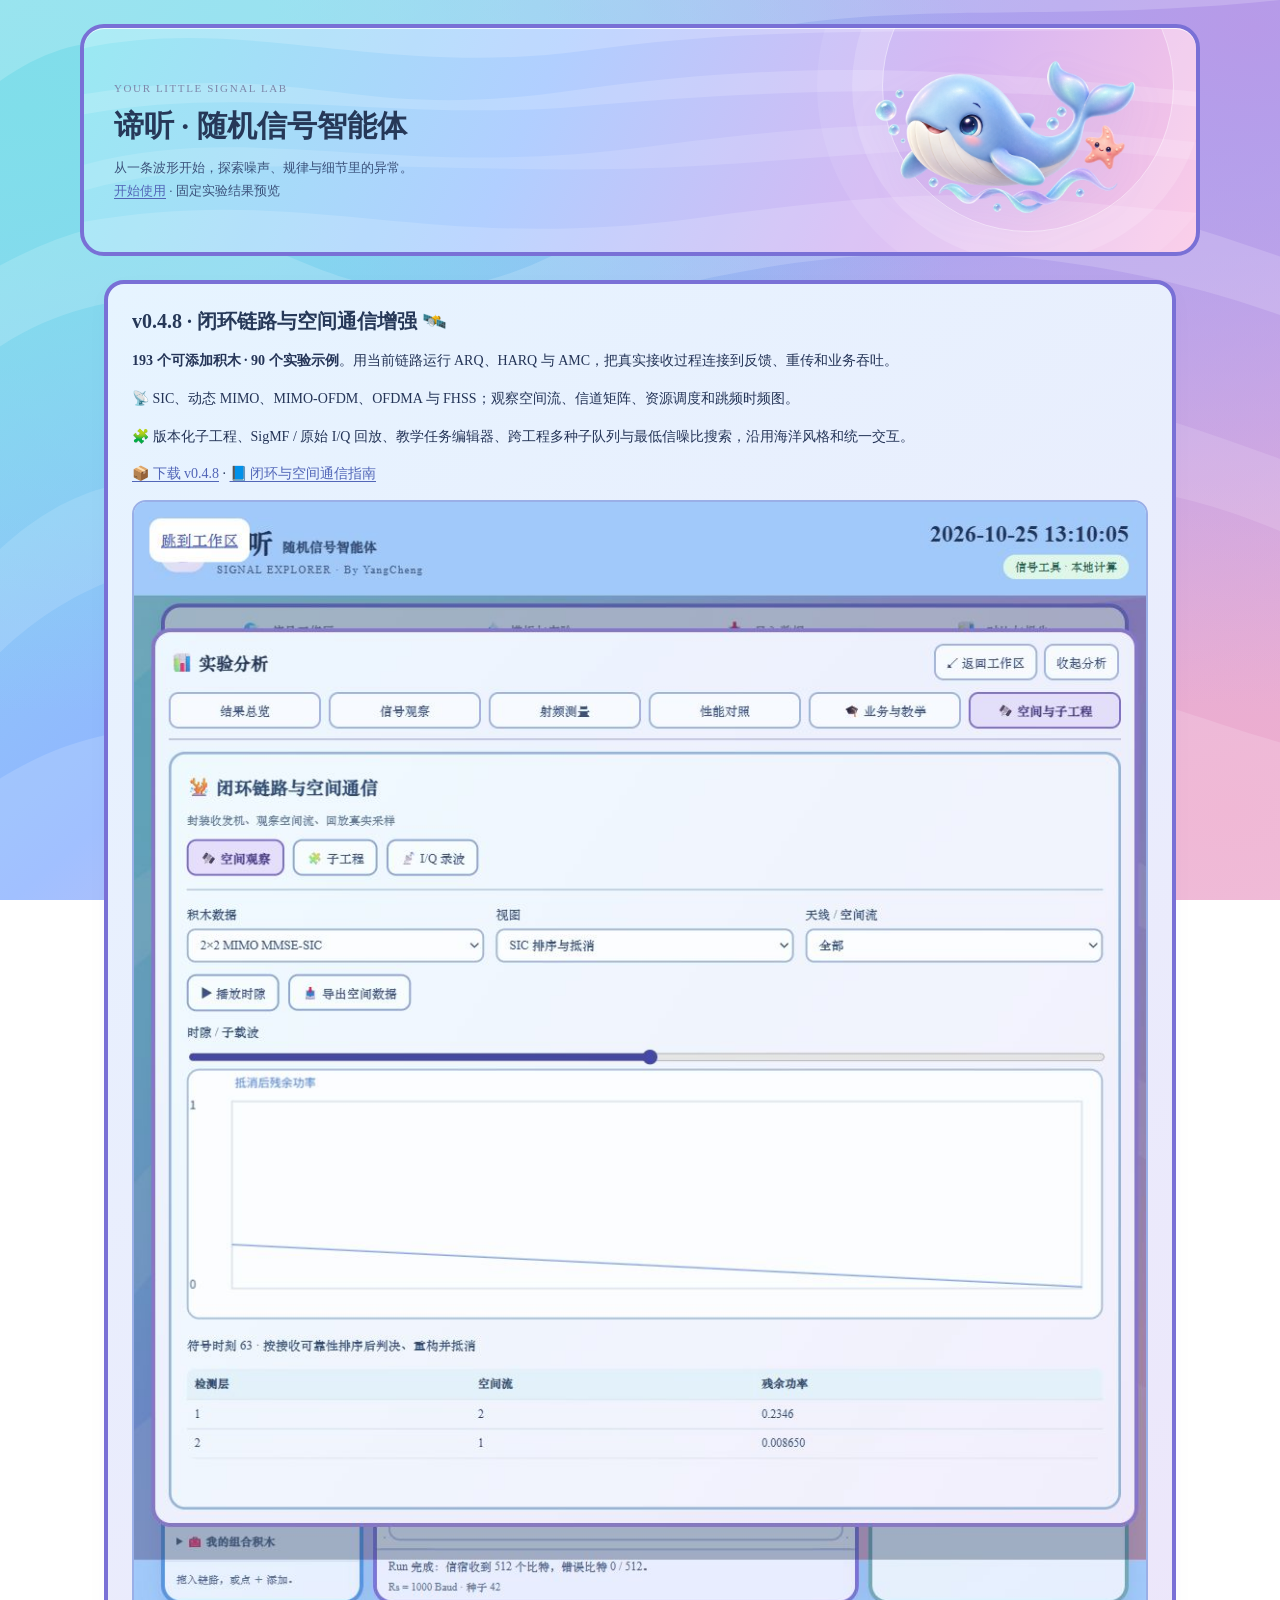
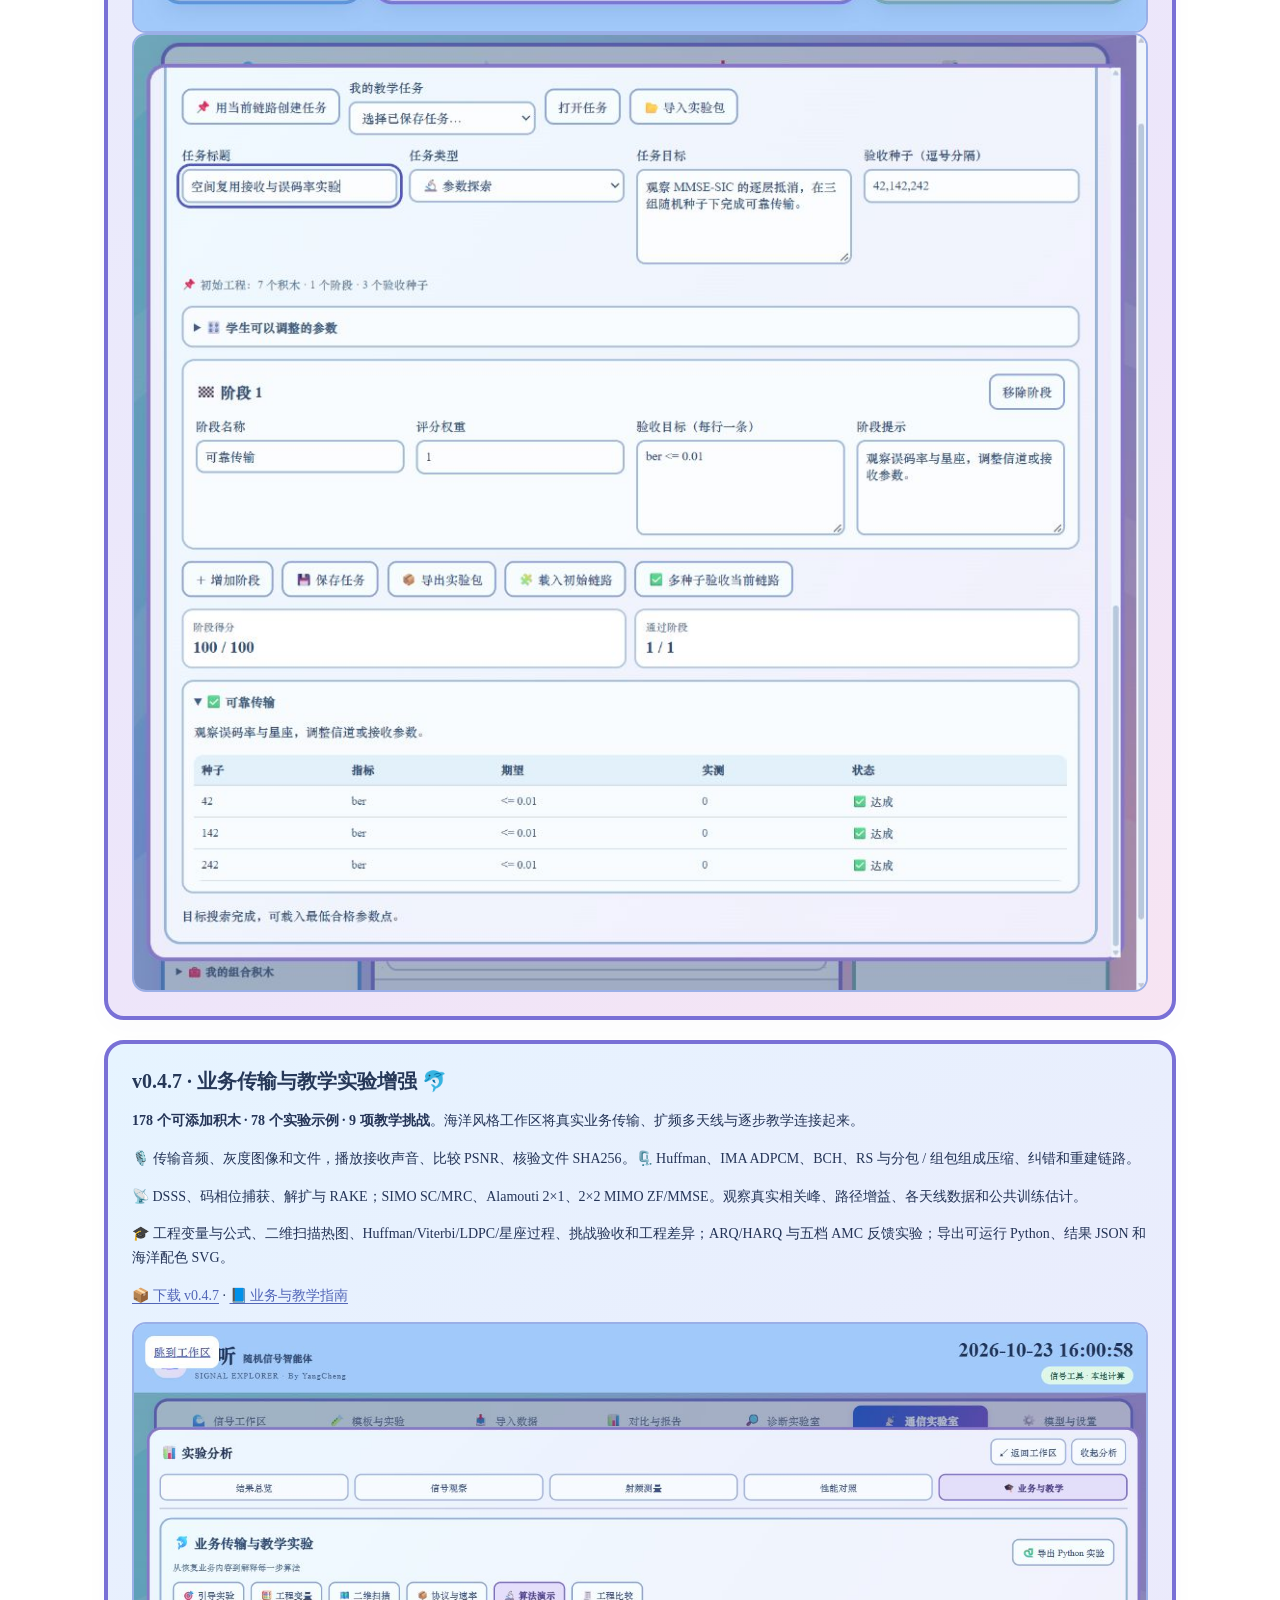
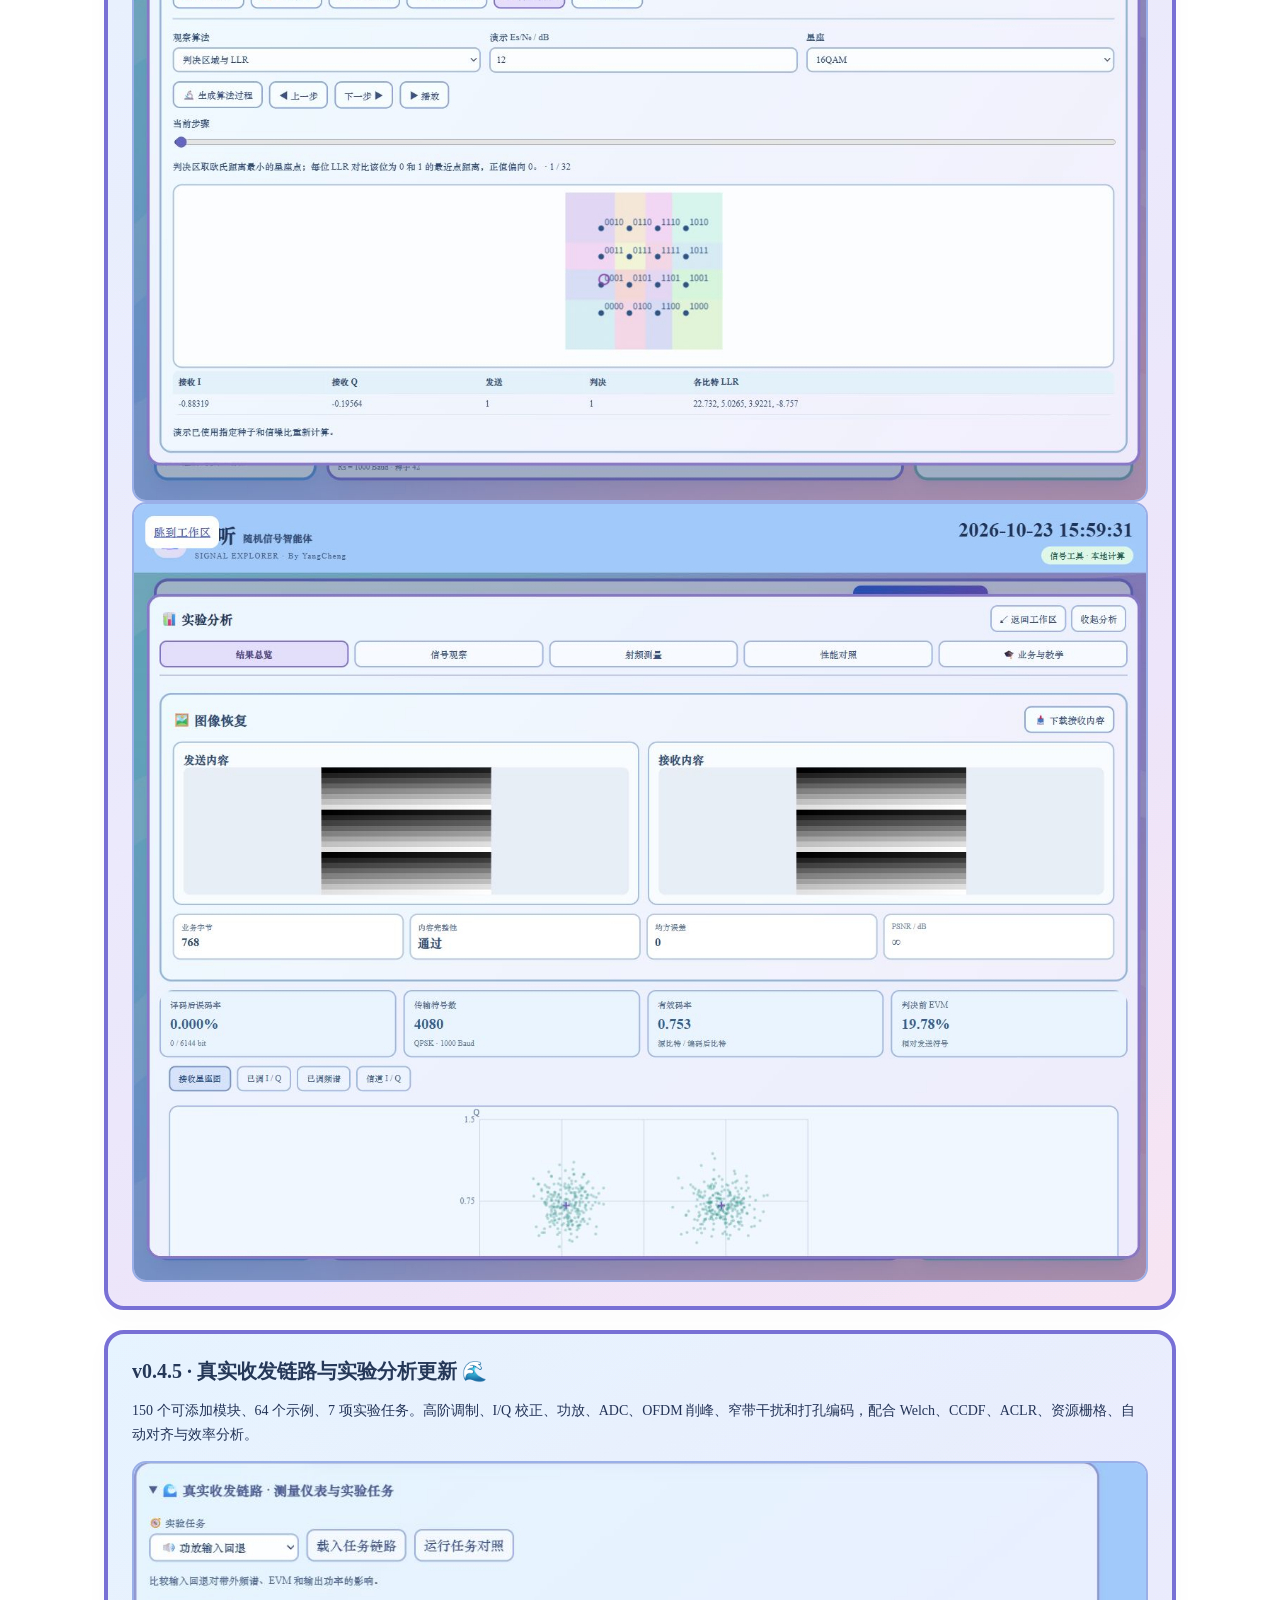
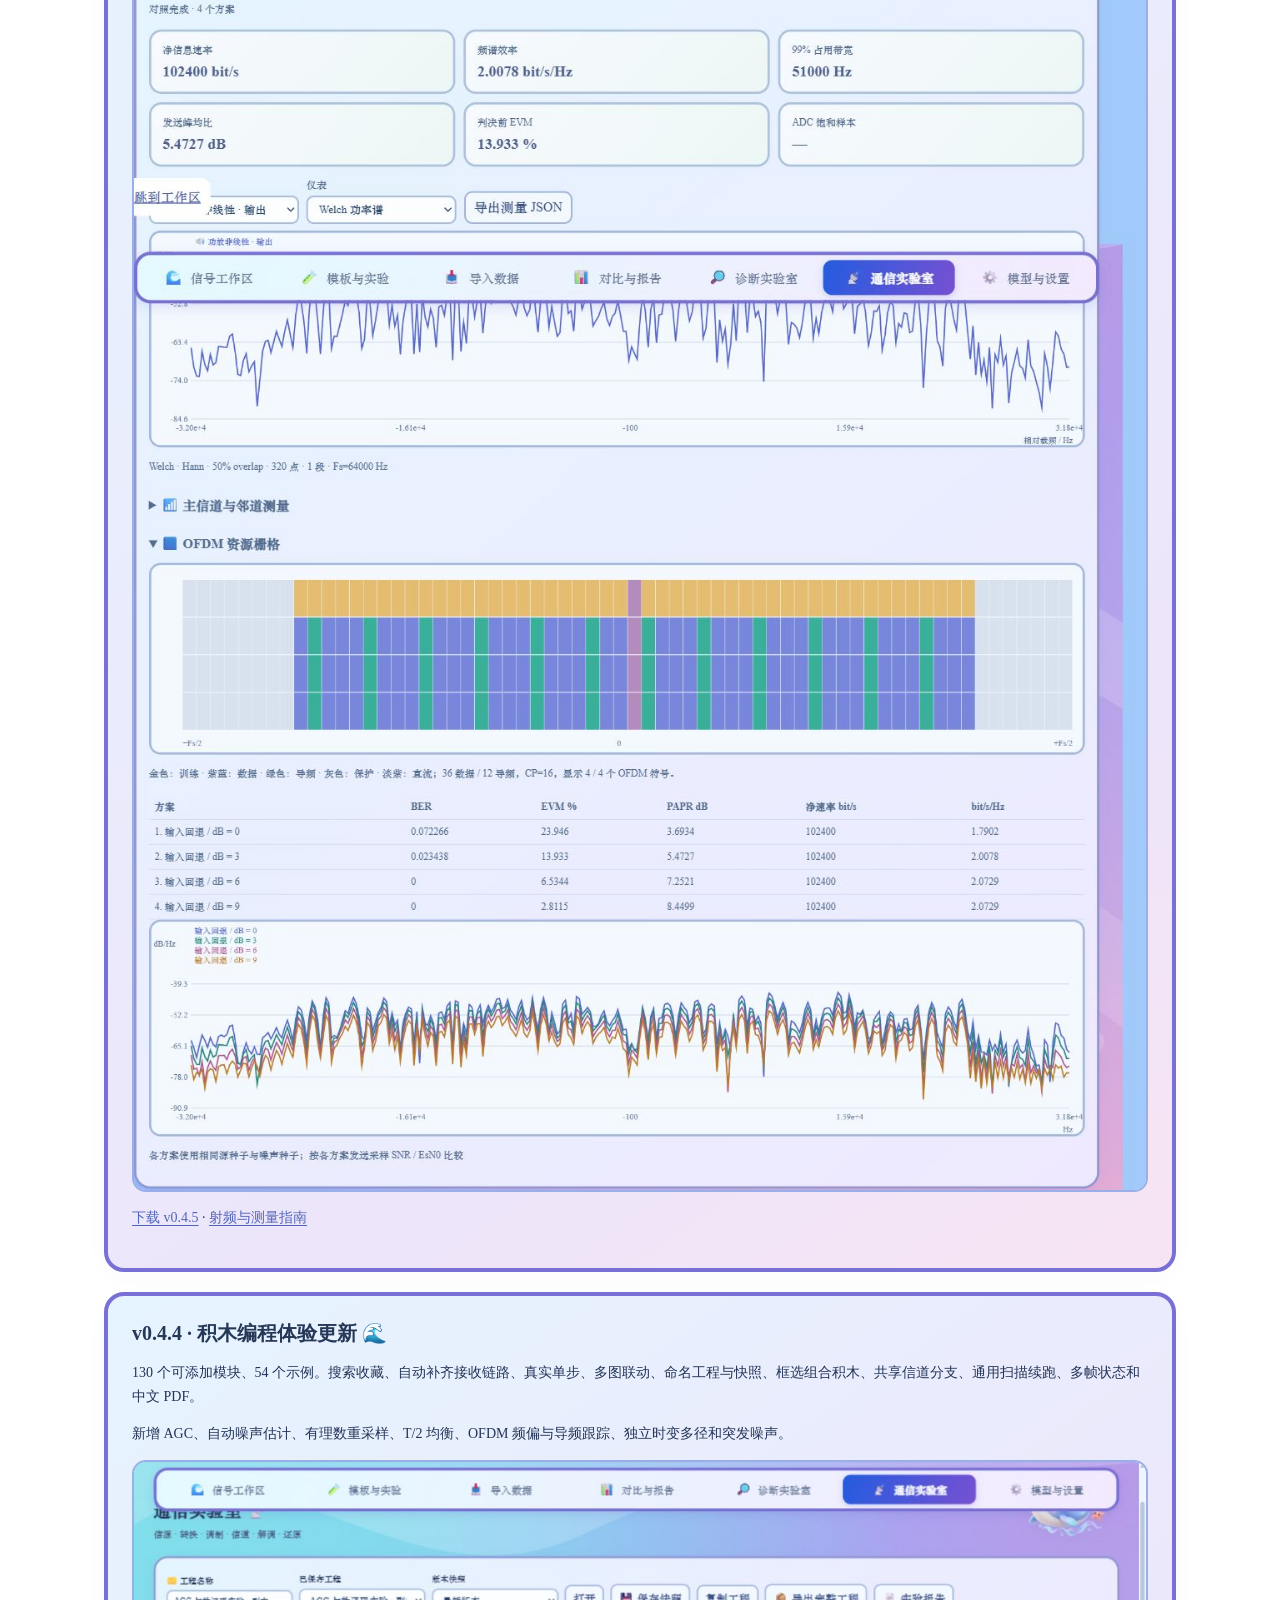
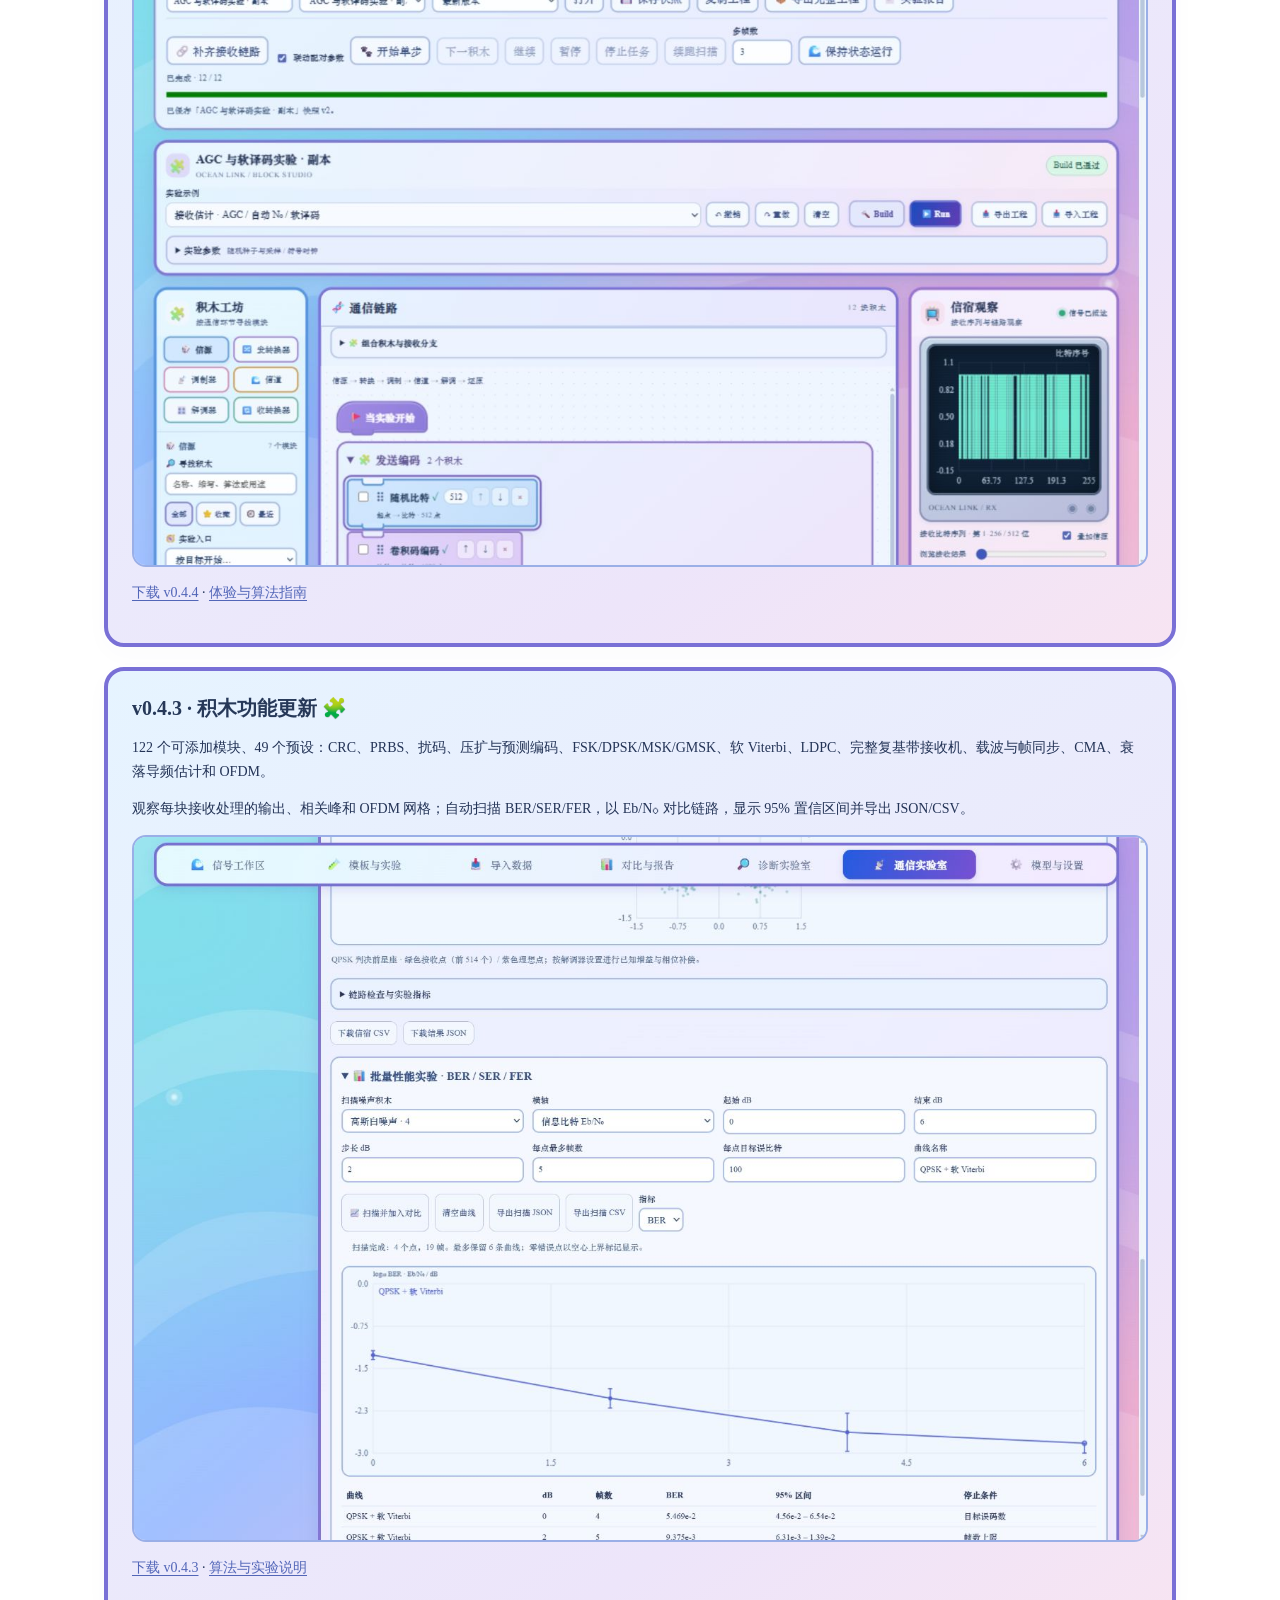
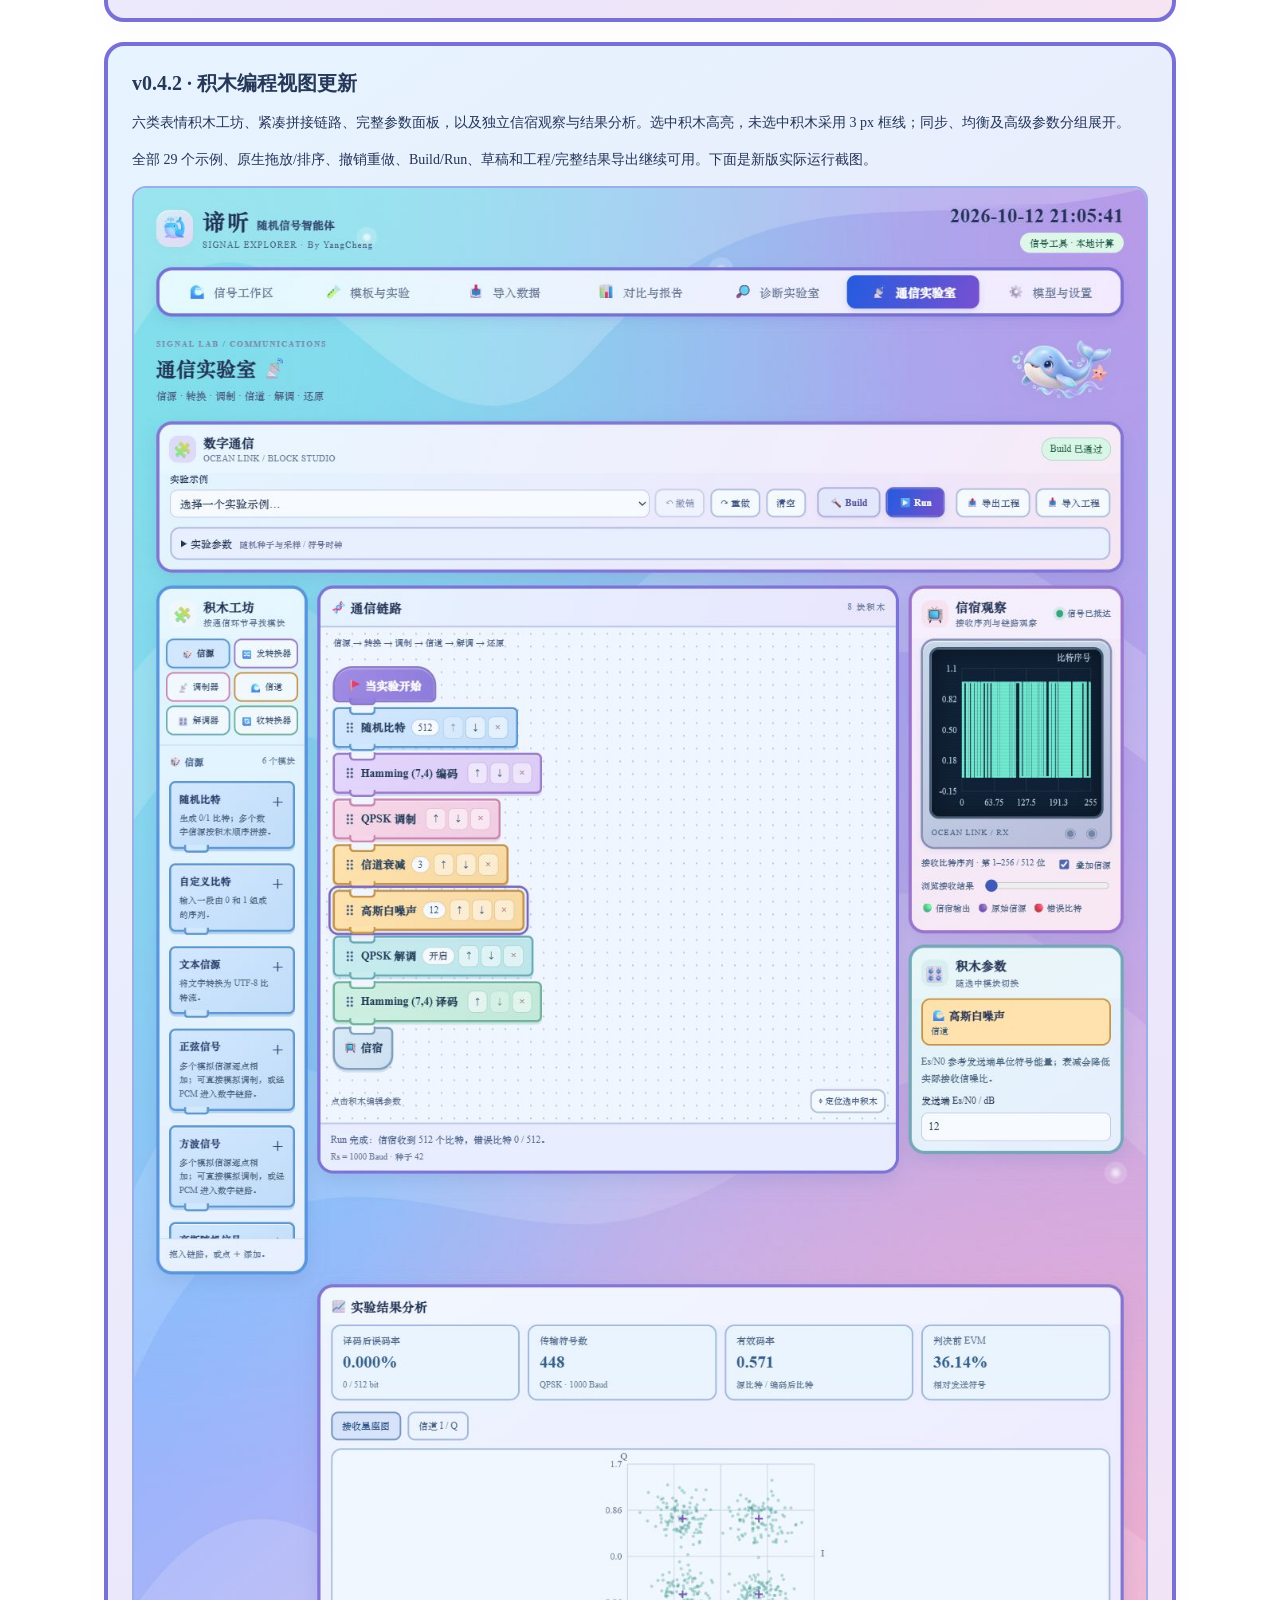
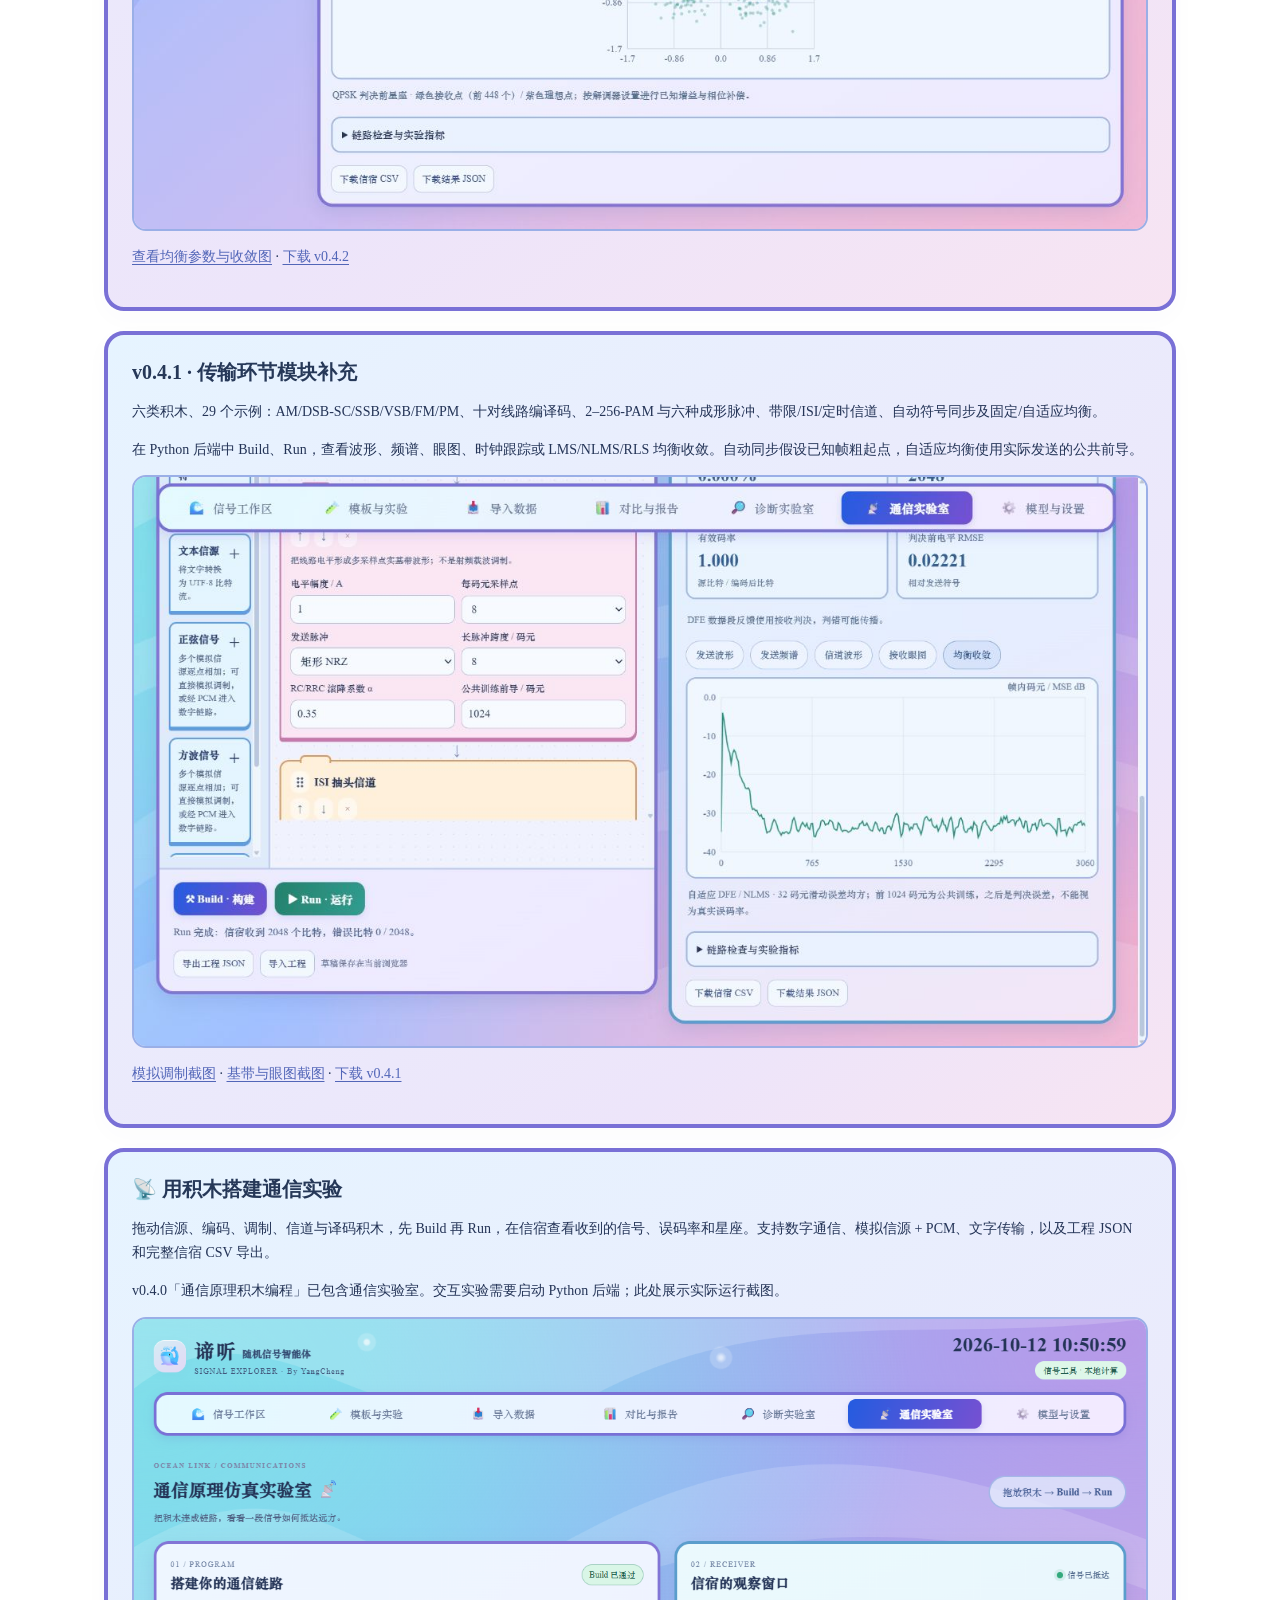
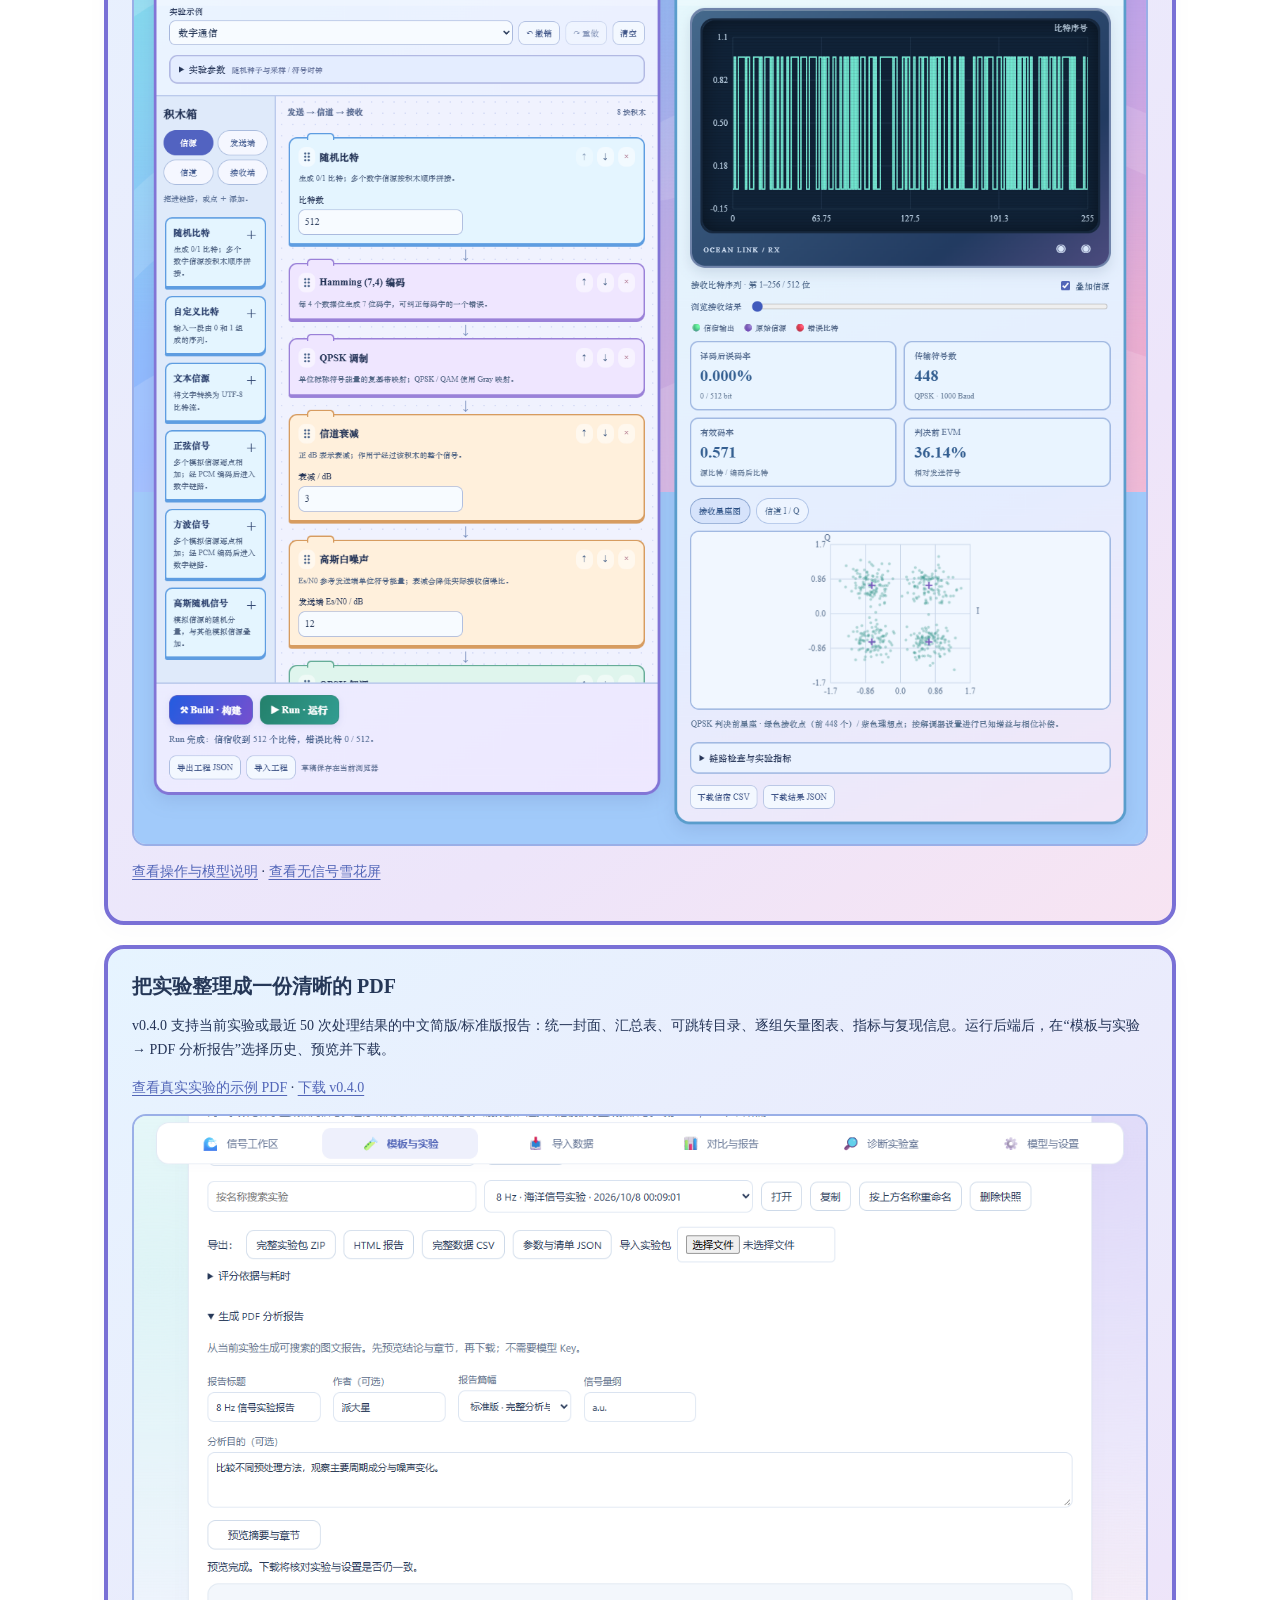
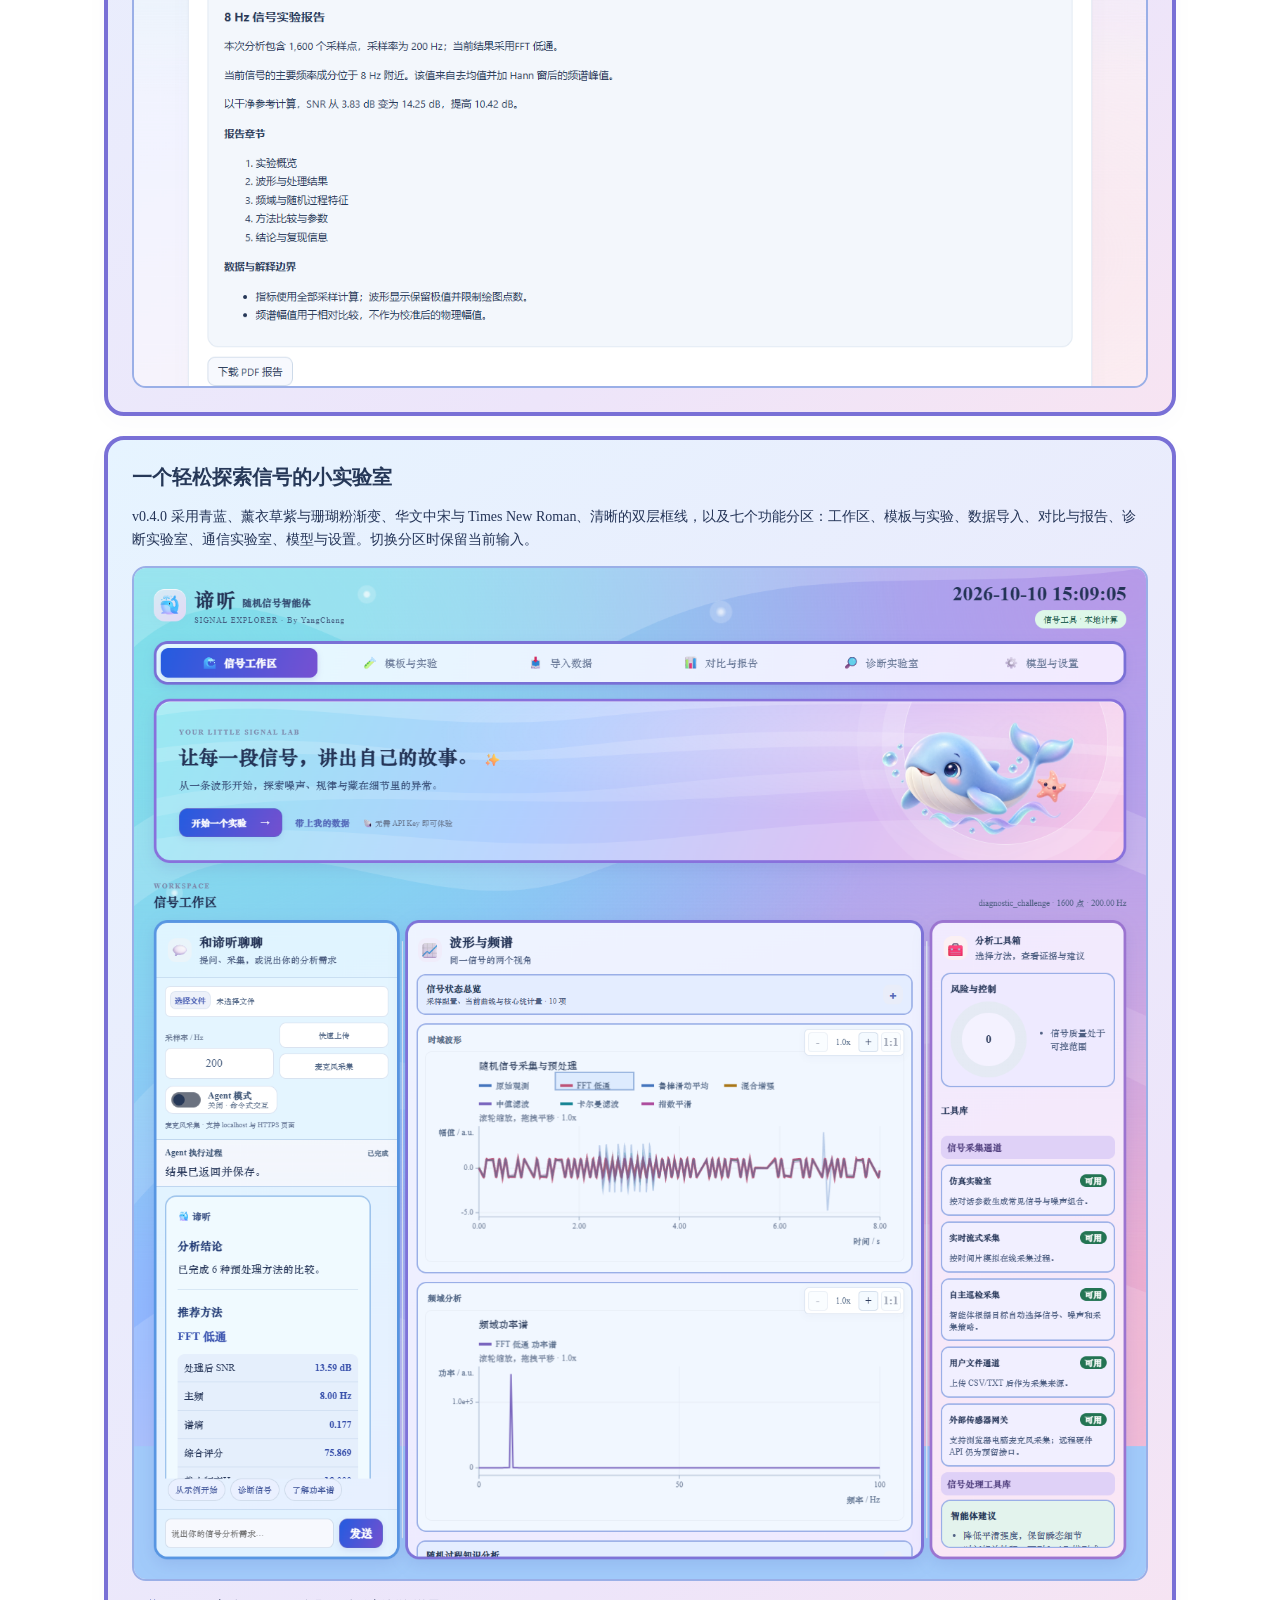
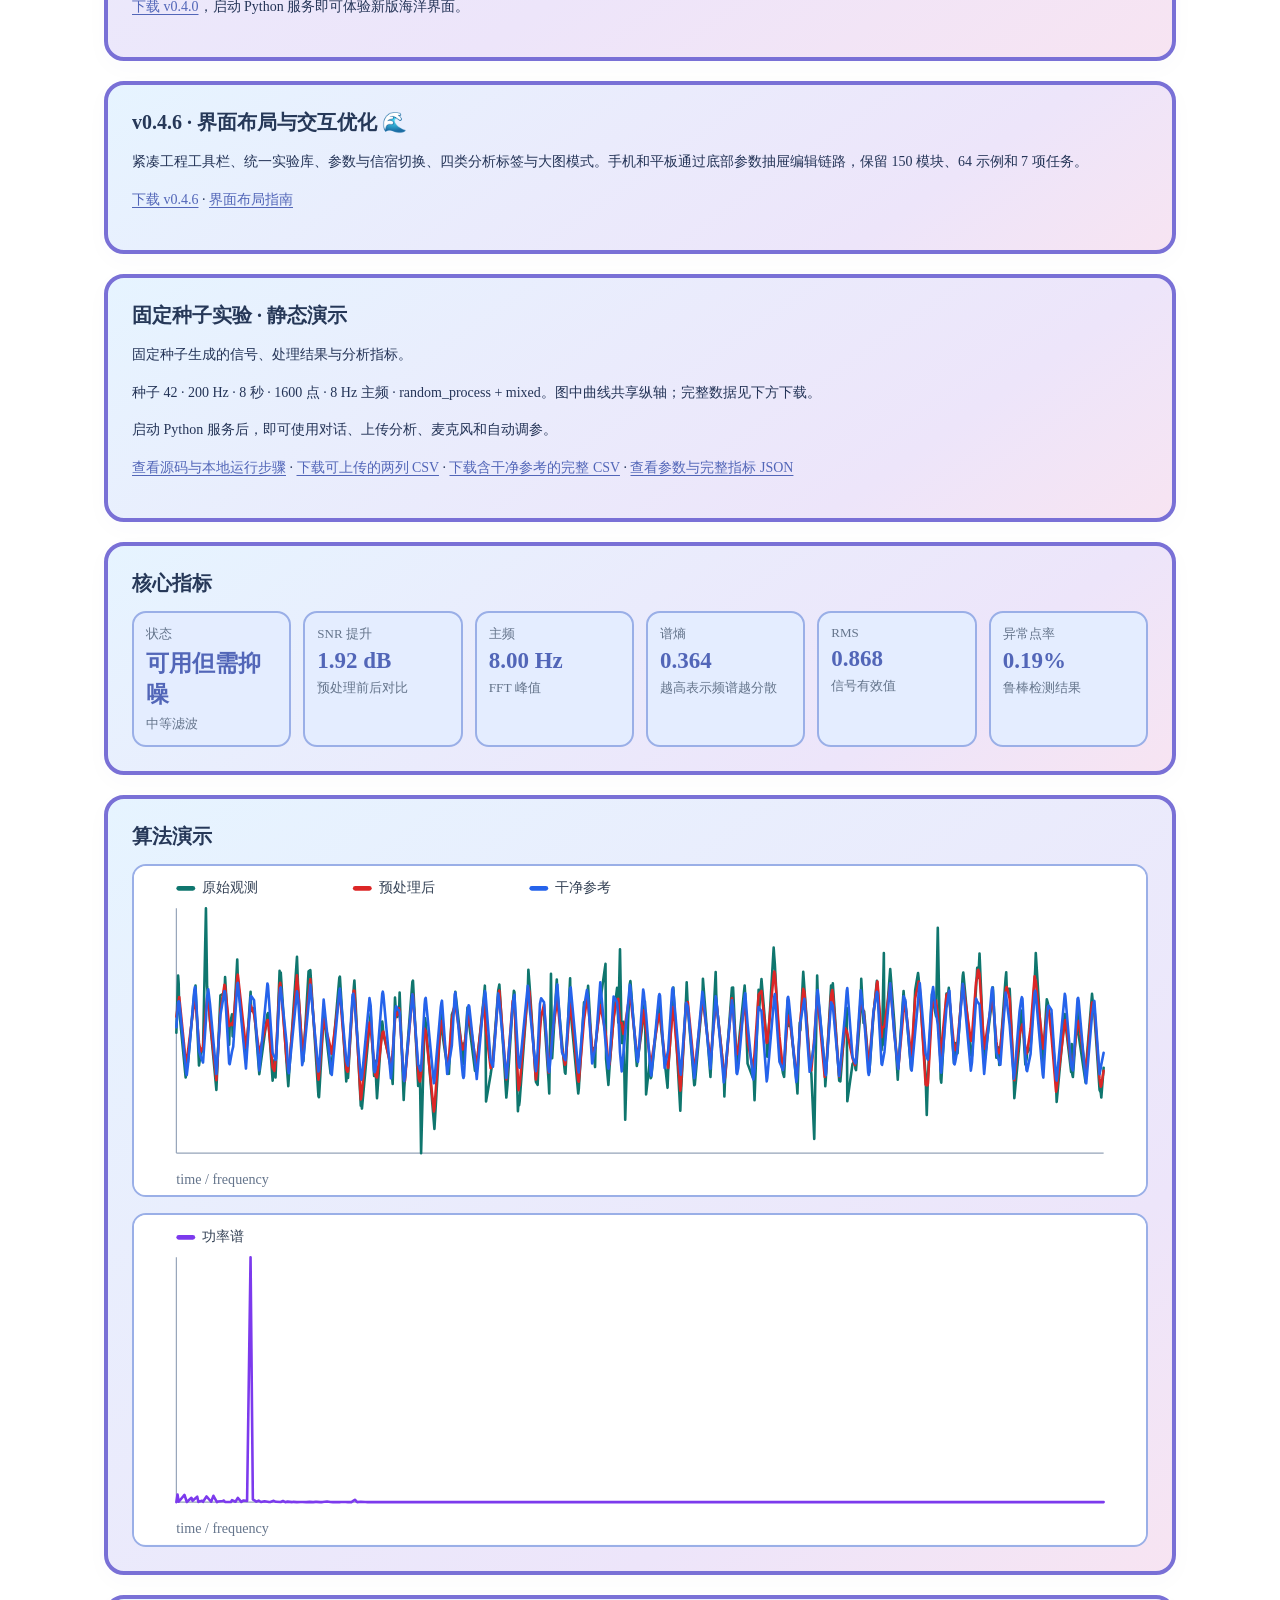
==== commit d41e2782: "发布 v0.4.8：闭环链路与空间通信增强" ====
--- a/docs/index.html
+++ b/docs/index.html
@@ -63,7 +63,14 @@
       <h1>谛听 · 随机信号智能体</h1><p>从一条波形开始，探索噪声、规律与细节里的异常。</p>
       <p><a href="https://github.com/PatrickStar-cmd/random-signal-agent#readme">开始使用</a> · 固定实验结果预览</p></div>
       <img src="images/ocean-whale.webp" alt="" width="1536" height="1024" decoding="async"></header>
-  <main><section id="business-learning-preview"><h2>v0.4.7 · 业务传输与教学实验增强 🐬</h2>
+  <main><section id="closedloop-spatial-preview"><h2>v0.4.8 · 闭环链路与空间通信增强 🛰️</h2>
+        <p><strong>193 个可添加积木 · 90 个实验示例</strong>。用当前链路运行 ARQ、HARQ 与 AMC，把真实接收过程连接到反馈、重传和业务吞吐。</p>
+        <p>📡 SIC、动态 MIMO、MIMO-OFDM、OFDMA 与 FHSS；观察空间流、信道矩阵、资源调度和跳频时频图。</p>
+        <p>🧩 版本化子工程、SigMF / 原始 I/Q 回放、教学任务编辑器、跨工程多种子队列与最低信噪比搜索，沿用海洋风格和统一交互。</p>
+        <p><a href="https://github.com/PatrickStar-cmd/random-signal-agent/releases/tag/v0.4.8">📦 下载 v0.4.8</a> · <a href="https://github.com/PatrickStar-cmd/random-signal-agent/blob/main/工程文件/代码/docs/communications-v048.md">📘 闭环与空间通信指南</a></p>
+        <a href="images/communications-v048-spatial.png"><img class="preview-image" src="images/communications-v048-spatial.png" alt="v0.4.8 空间通信与逐层干扰消除" loading="lazy"></a>
+        <a href="images/communications-v048-experiments.png"><img class="preview-image" src="images/communications-v048-experiments.png" alt="v0.4.8 教学任务与实验编排" loading="lazy"></a>
+        </section><section id="business-learning-preview"><h2>v0.4.7 · 业务传输与教学实验增强 🐬</h2>
         <p><strong>178 个可添加积木 · 78 个实验示例 · 9 项教学挑战</strong>。海洋风格工作区将真实业务传输、扩频多天线与逐步教学连接起来。</p>
         <p>🎙️ 传输音频、灰度图像和文件，播放接收声音、比较 PSNR、核验文件 SHA256。🗜️ Huffman、IMA ADPCM、BCH、RS 与分包 / 组包组成压缩、纠错和重建链路。</p>
         <p>📡 DSSS、码相位捕获、解扩与 RAKE；SIMO SC/MRC、Alamouti 2×1、2×2 MIMO ZF/MMSE。观察真实相关峰、路径增益、各天线数据和公共训练估计。</p>
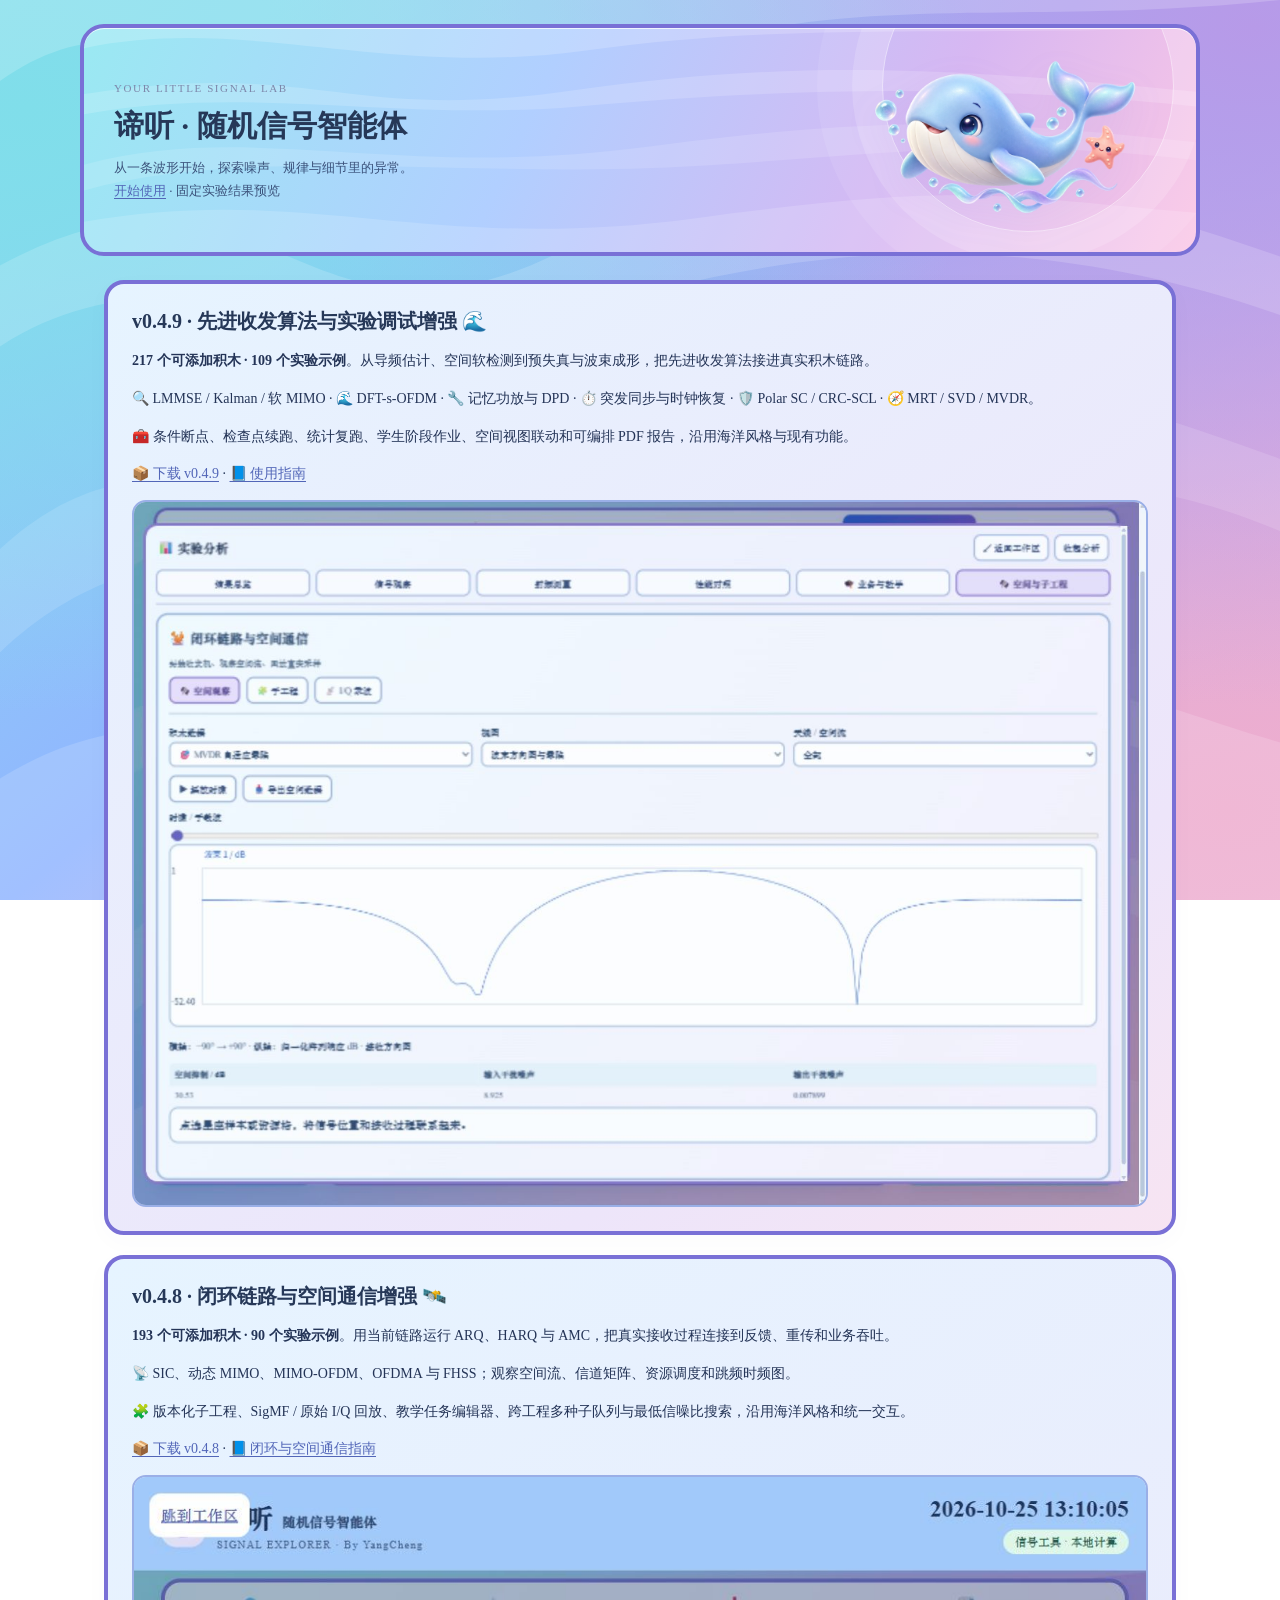
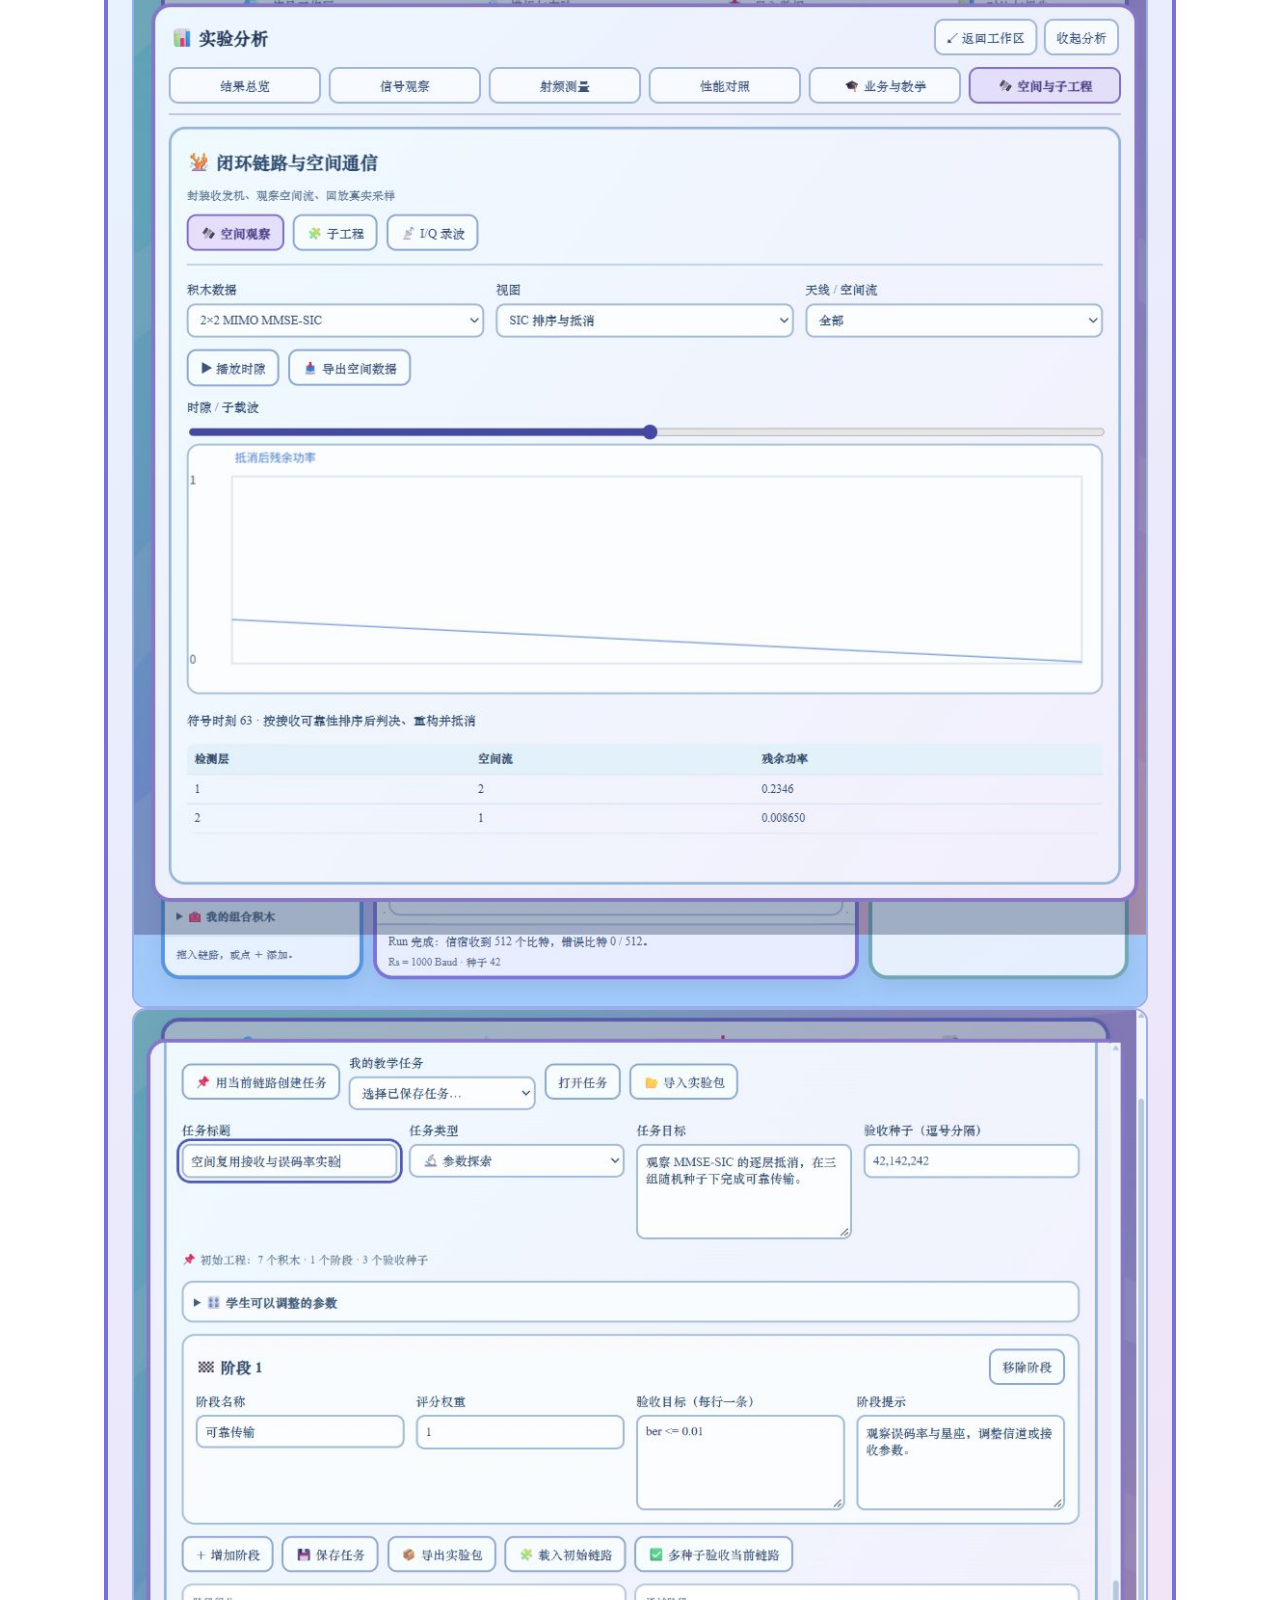
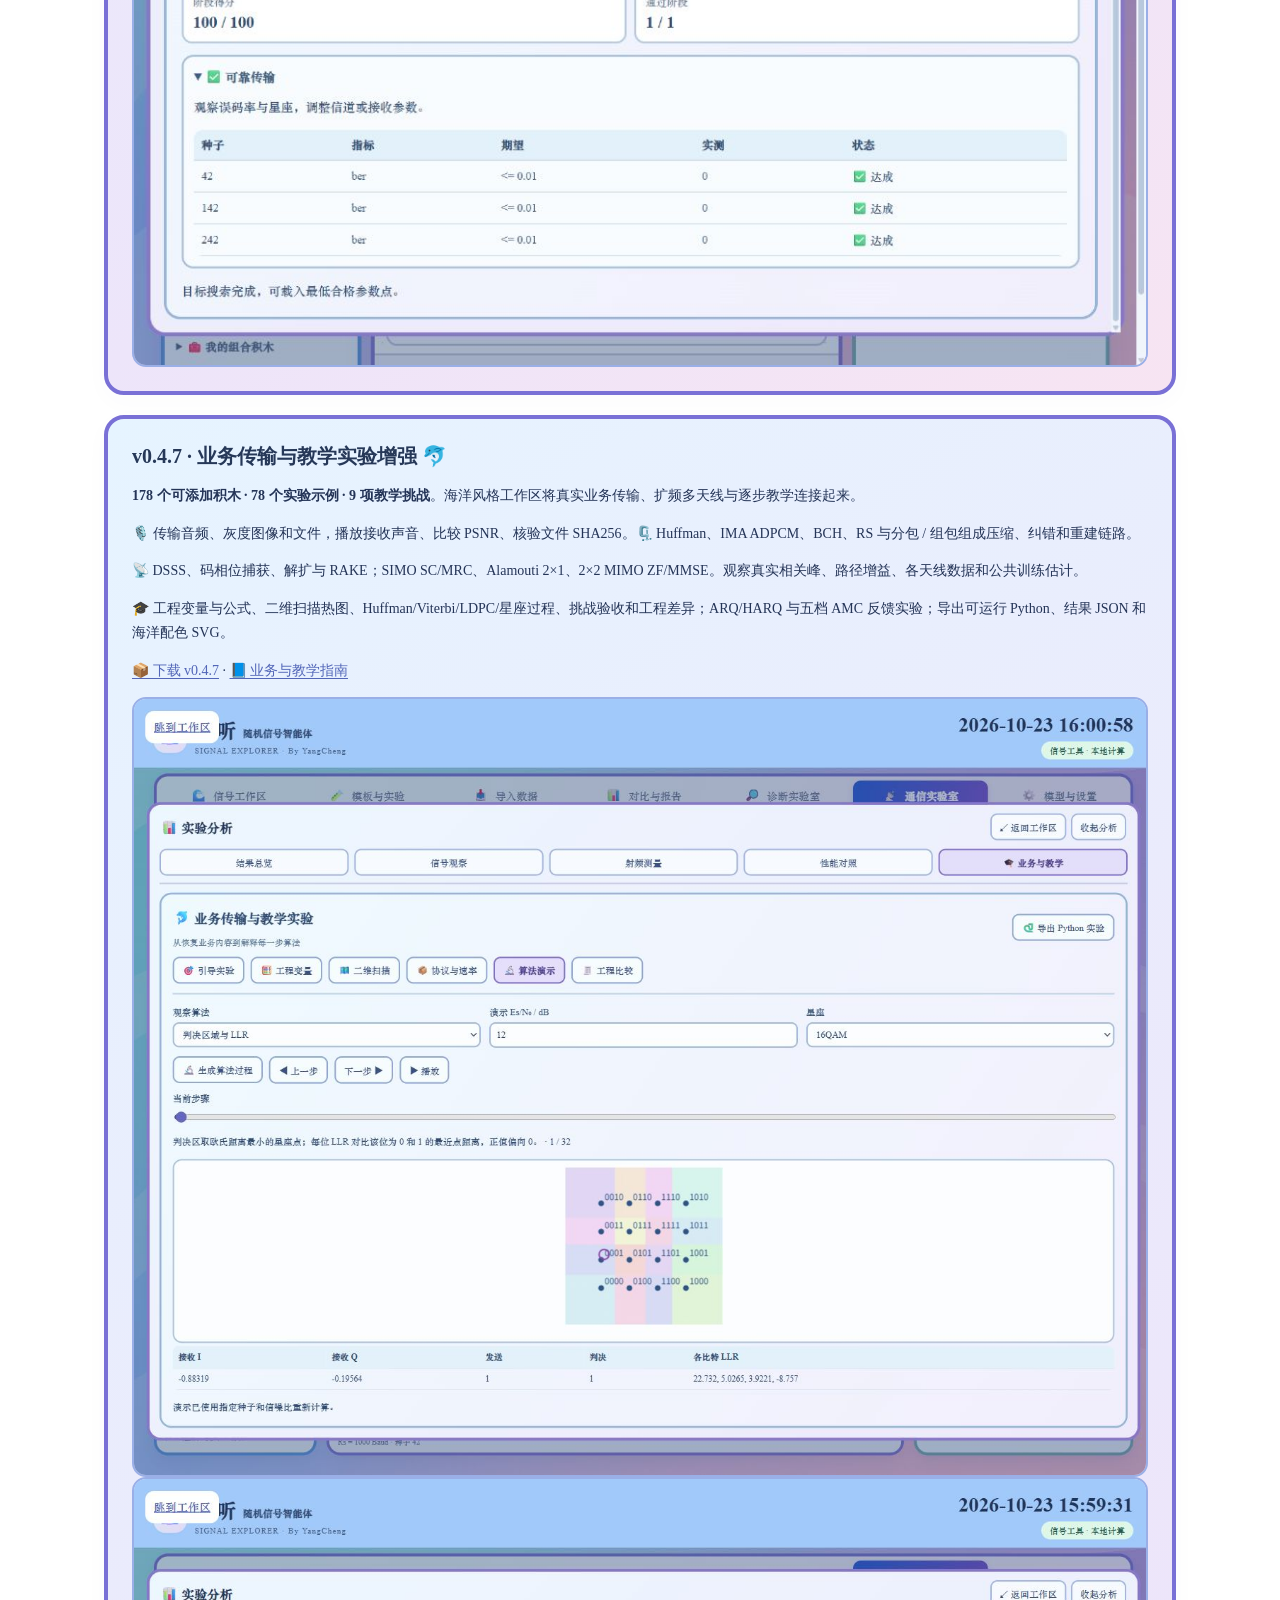
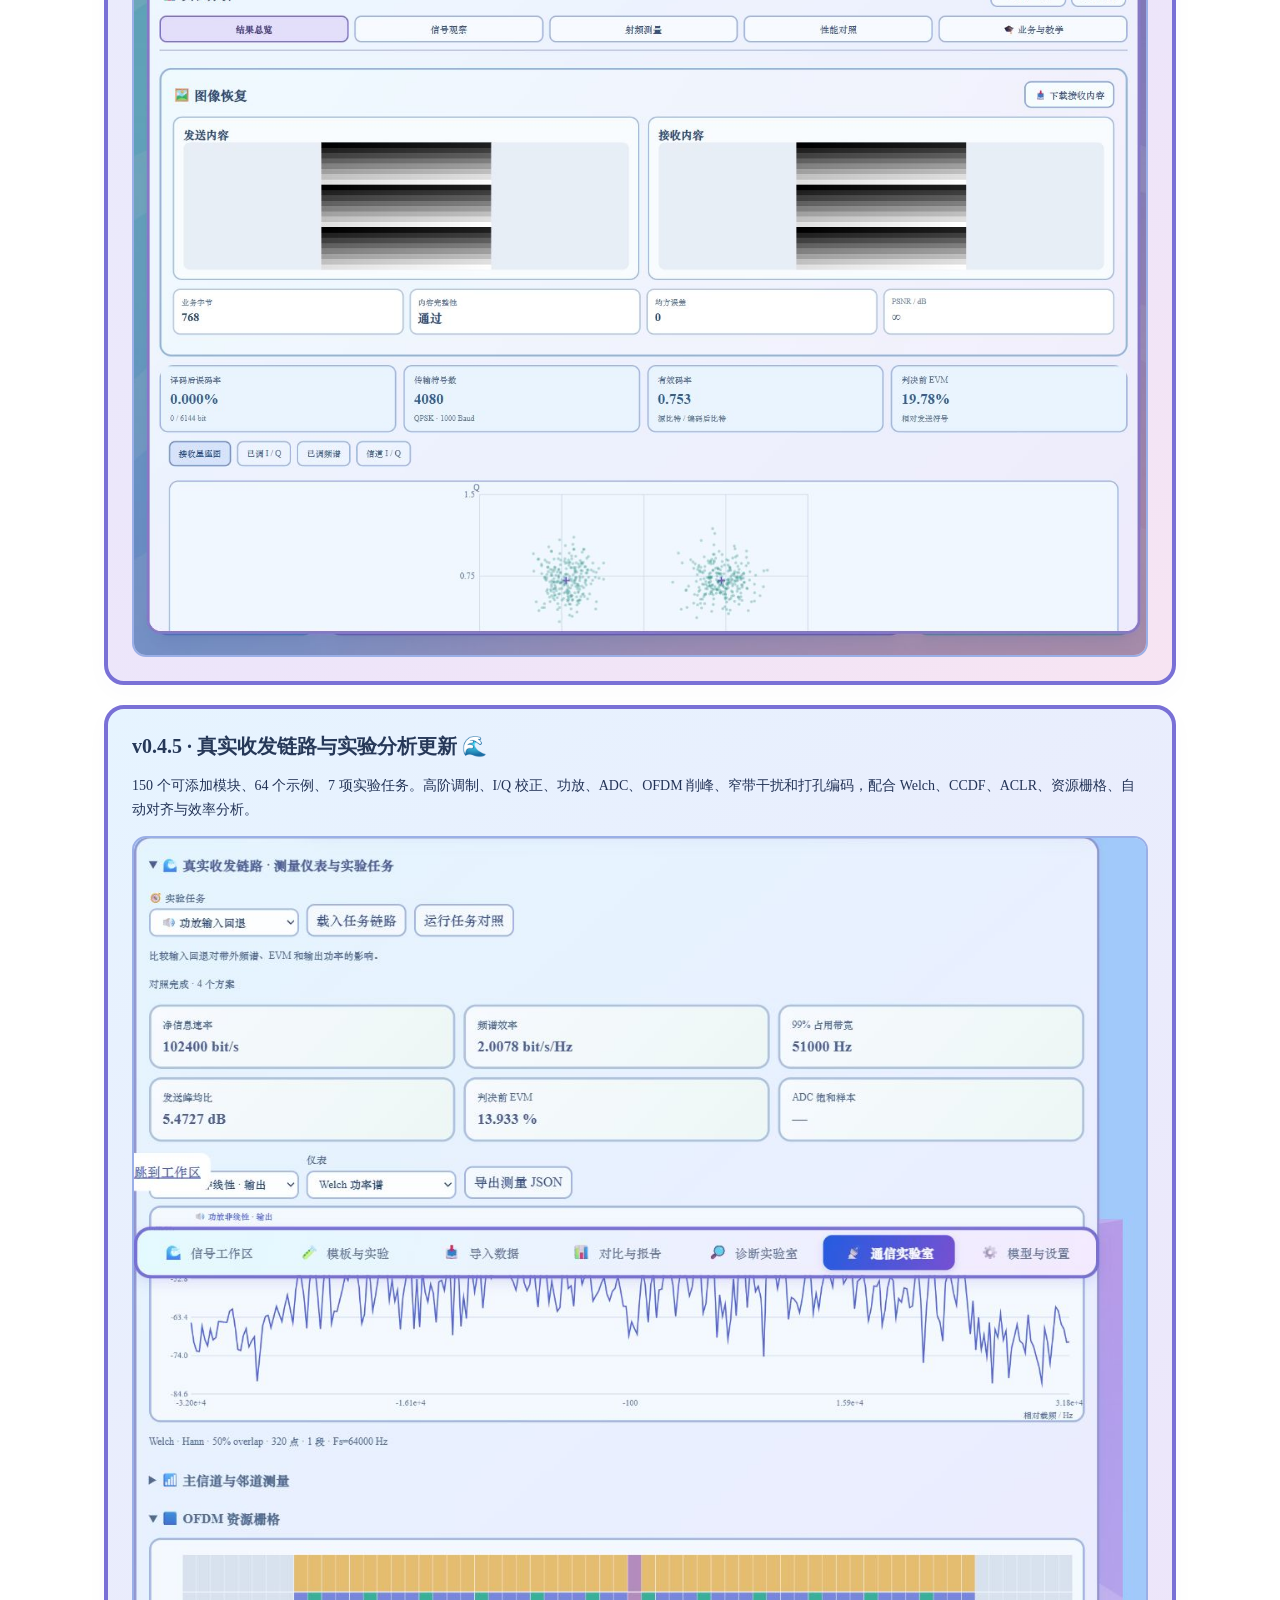
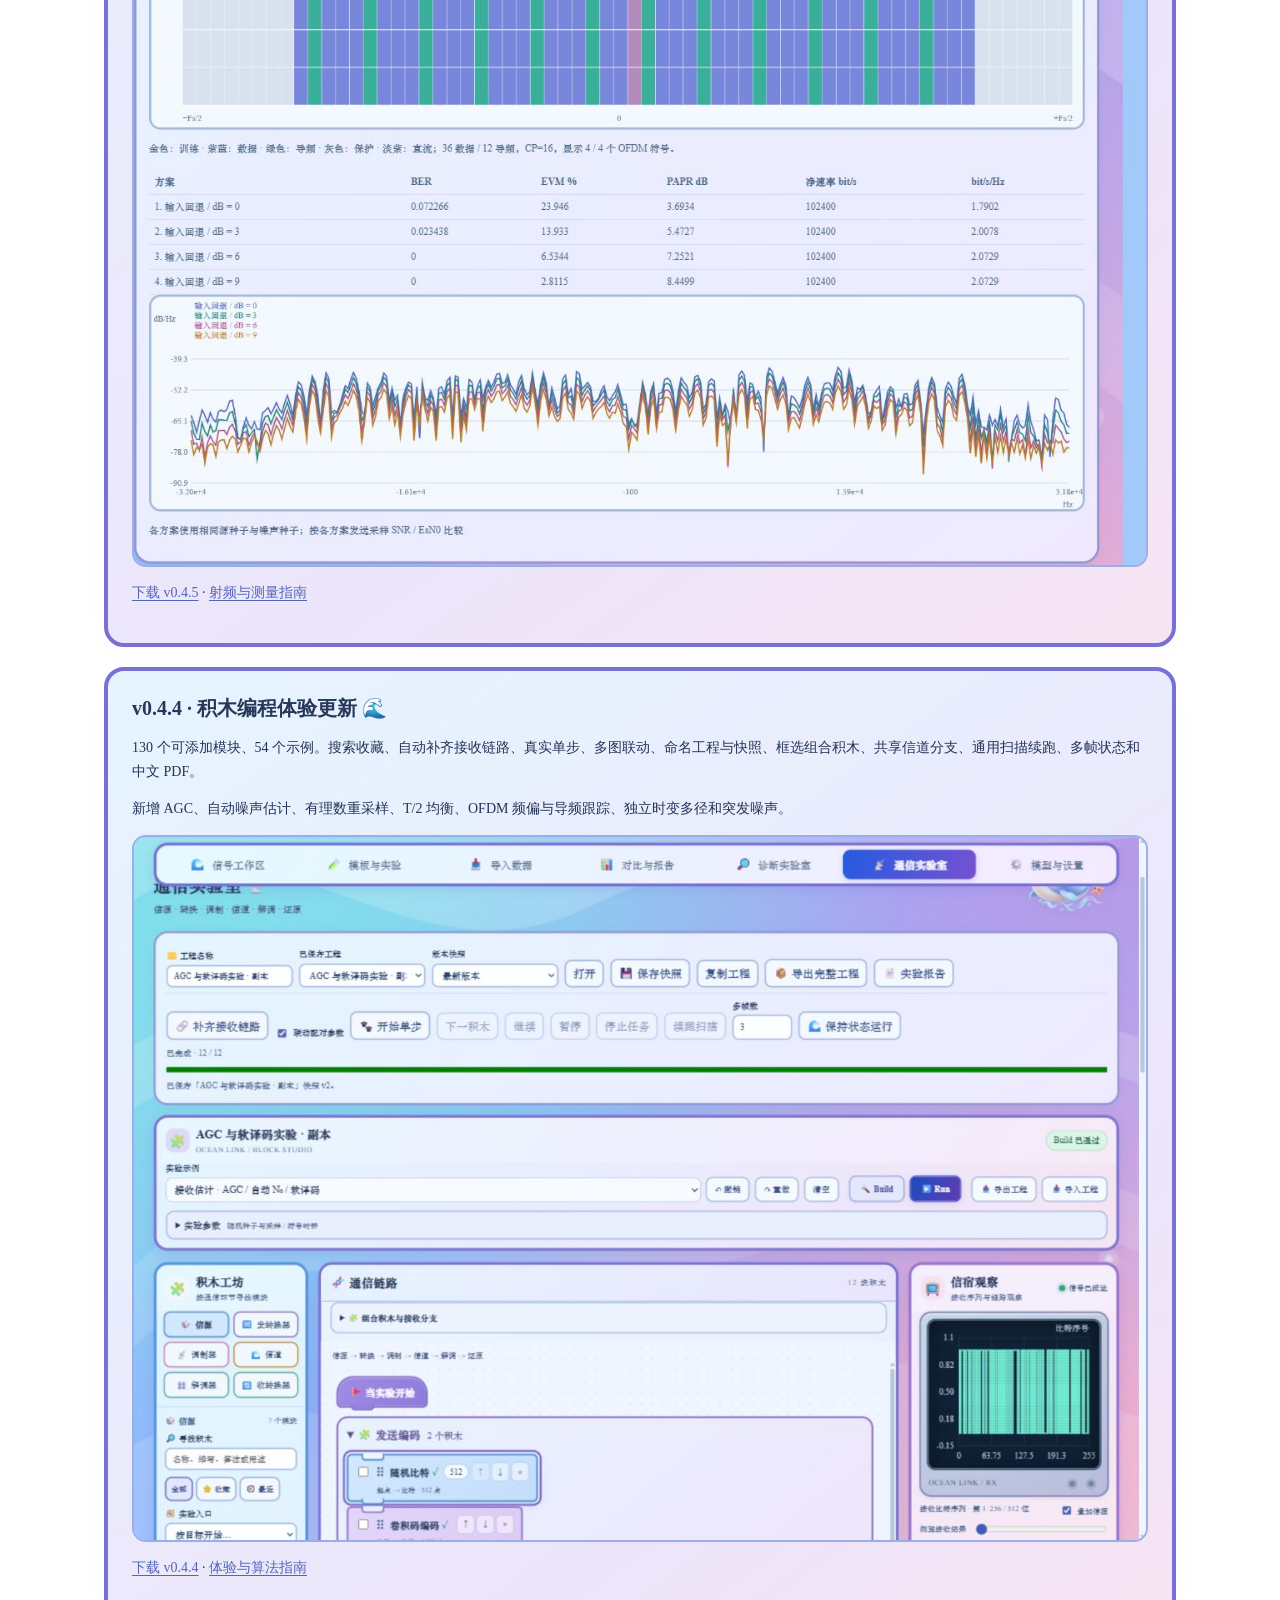
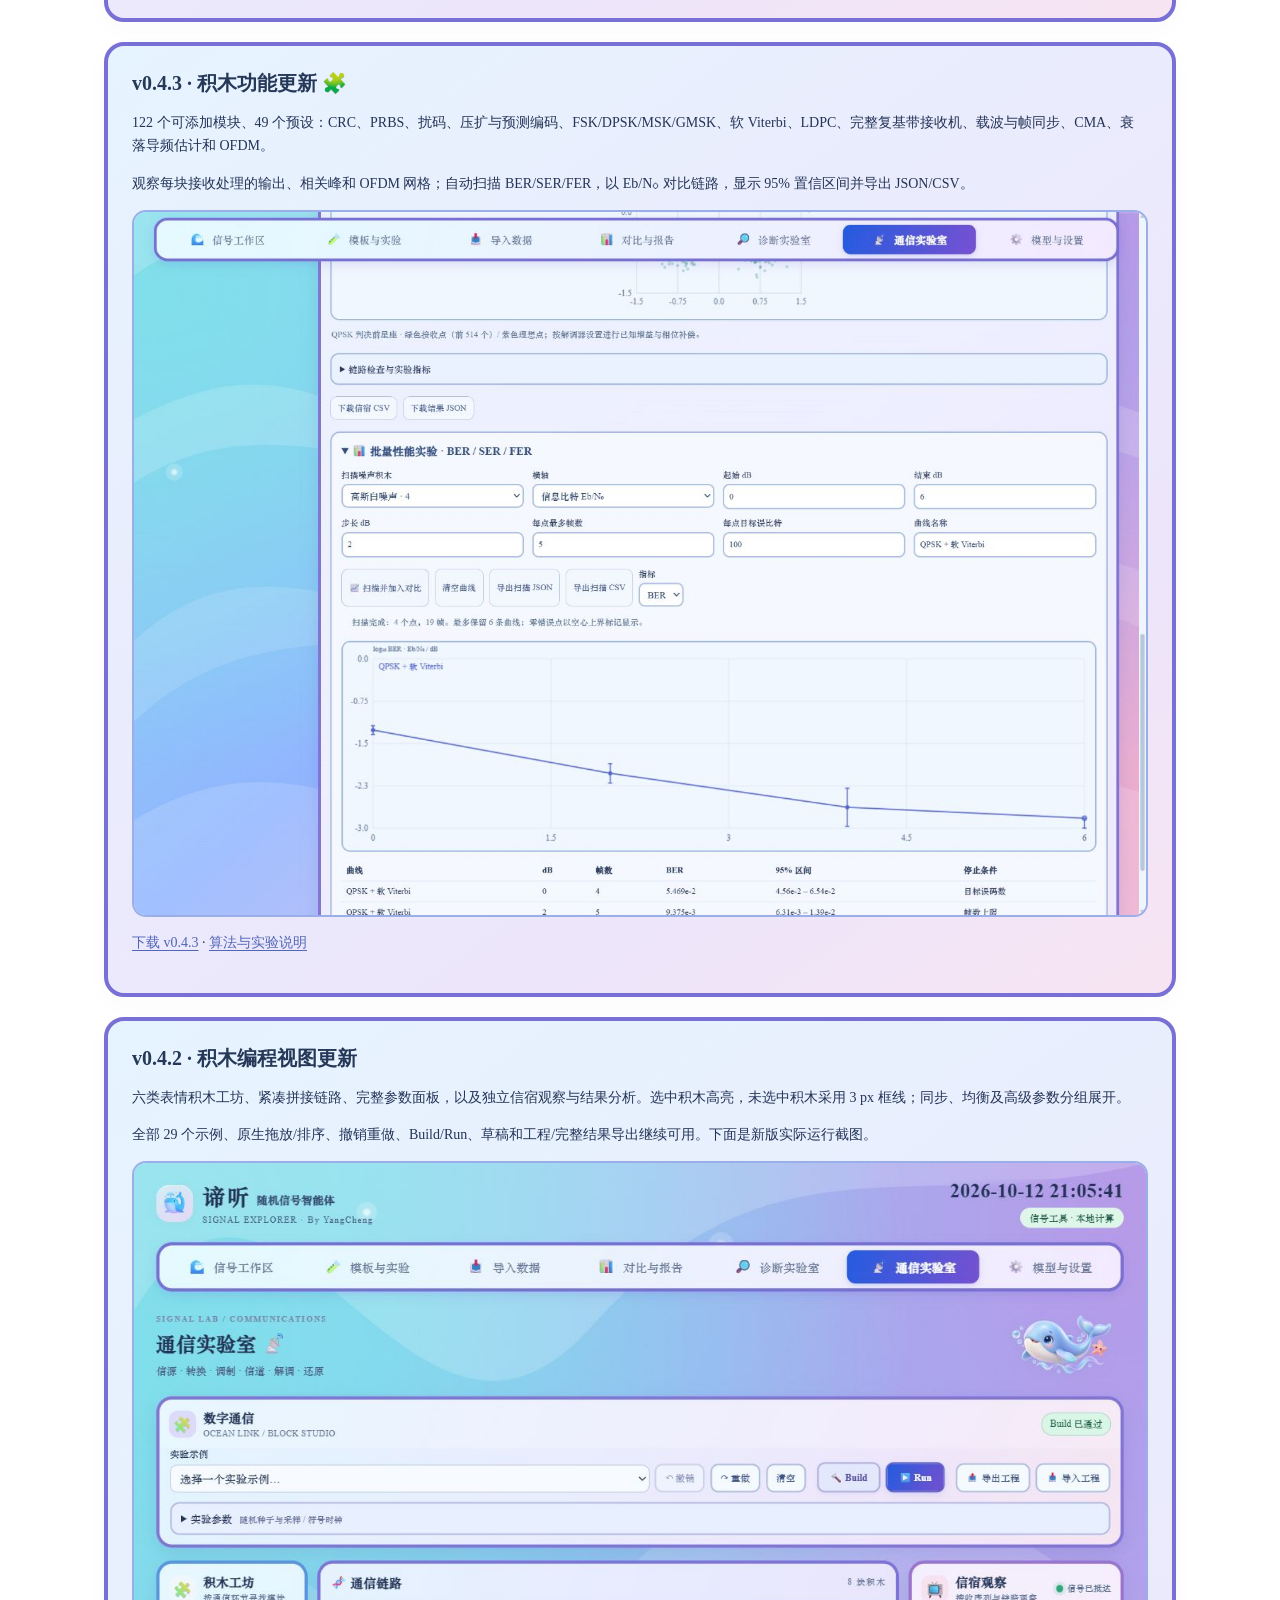
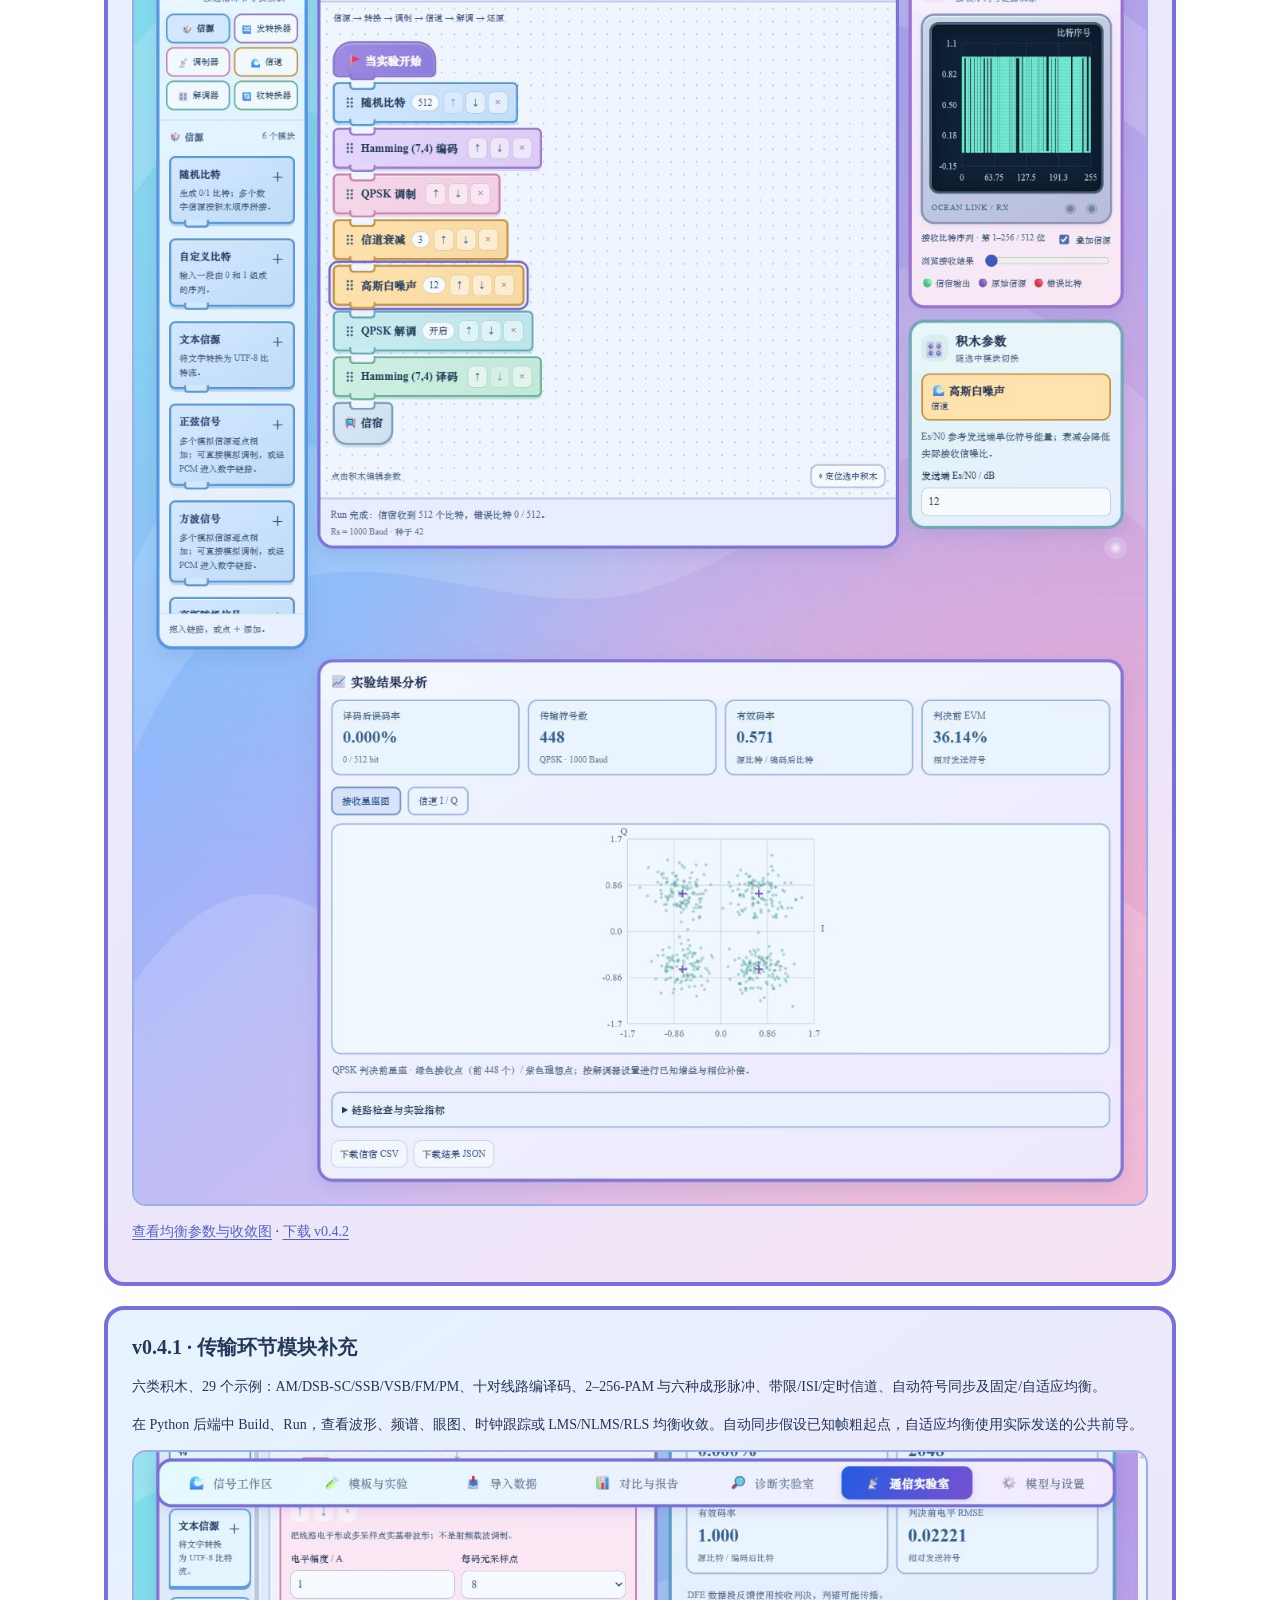
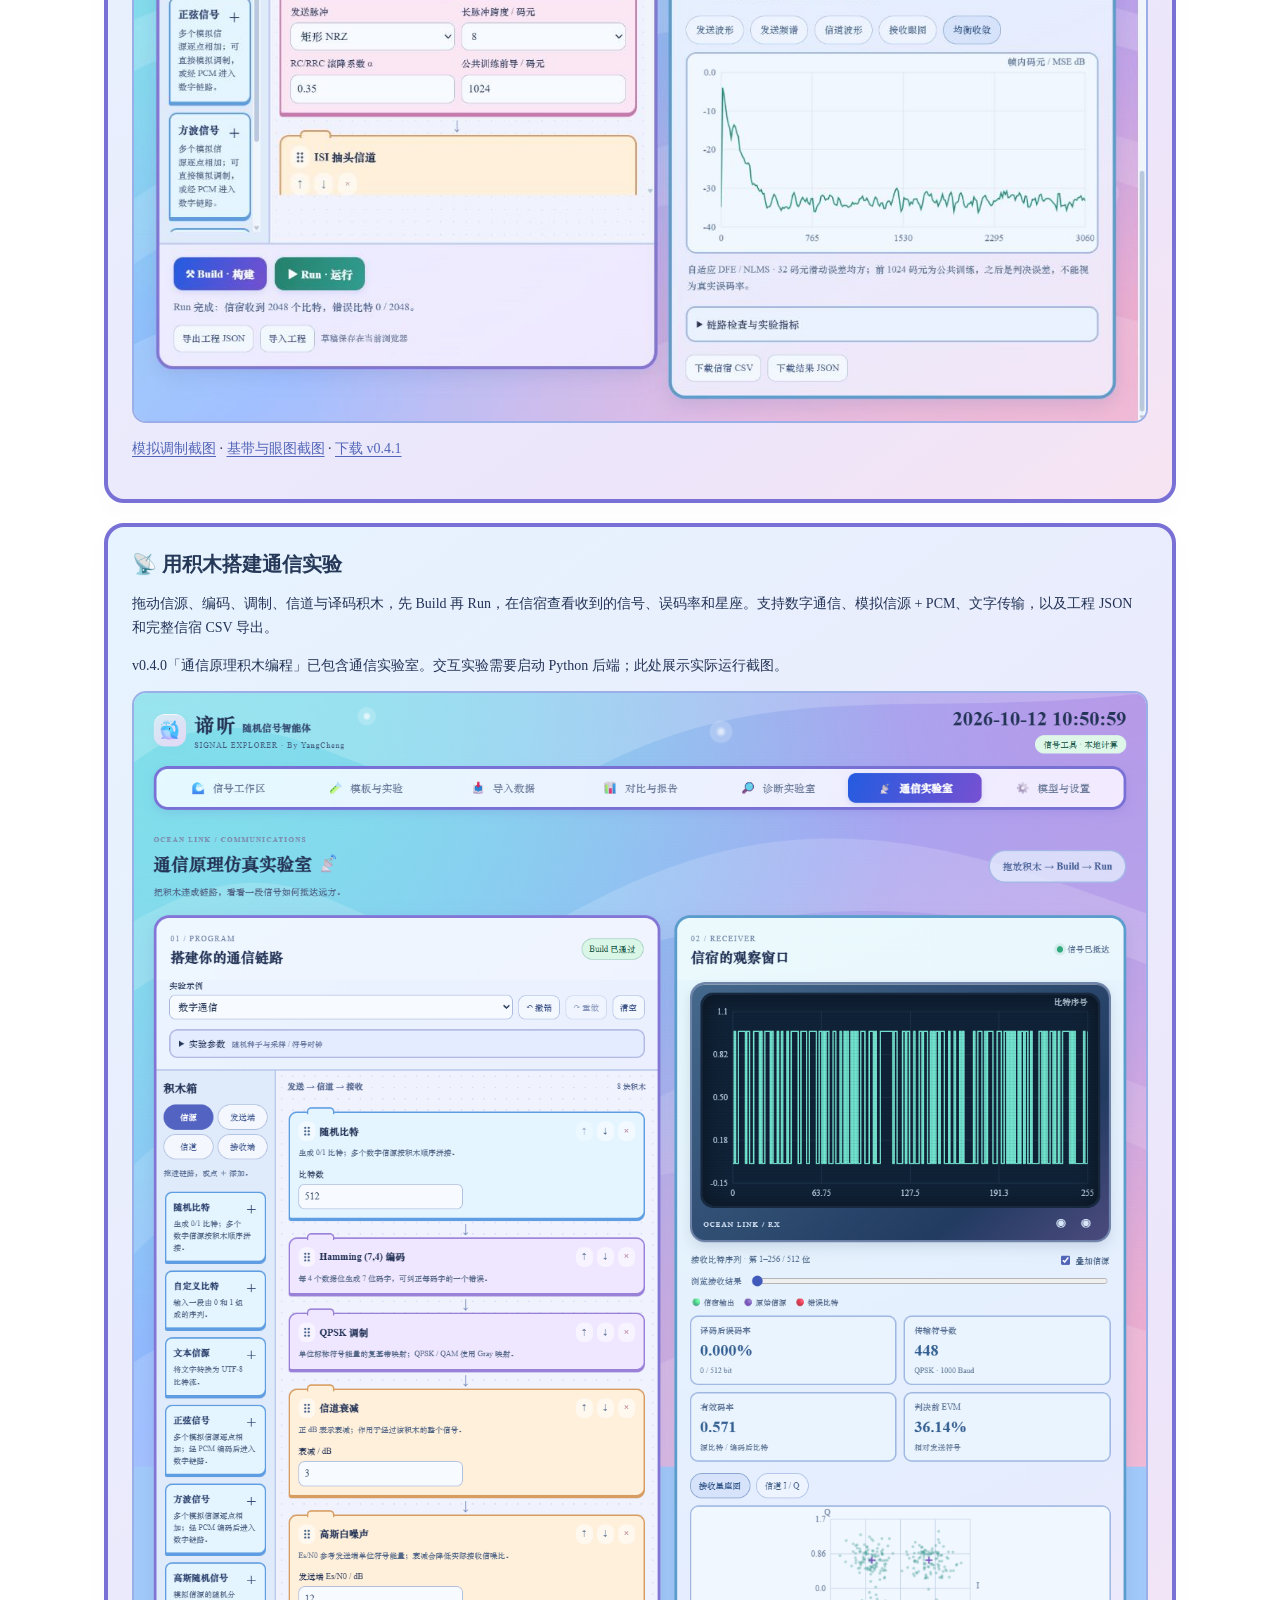
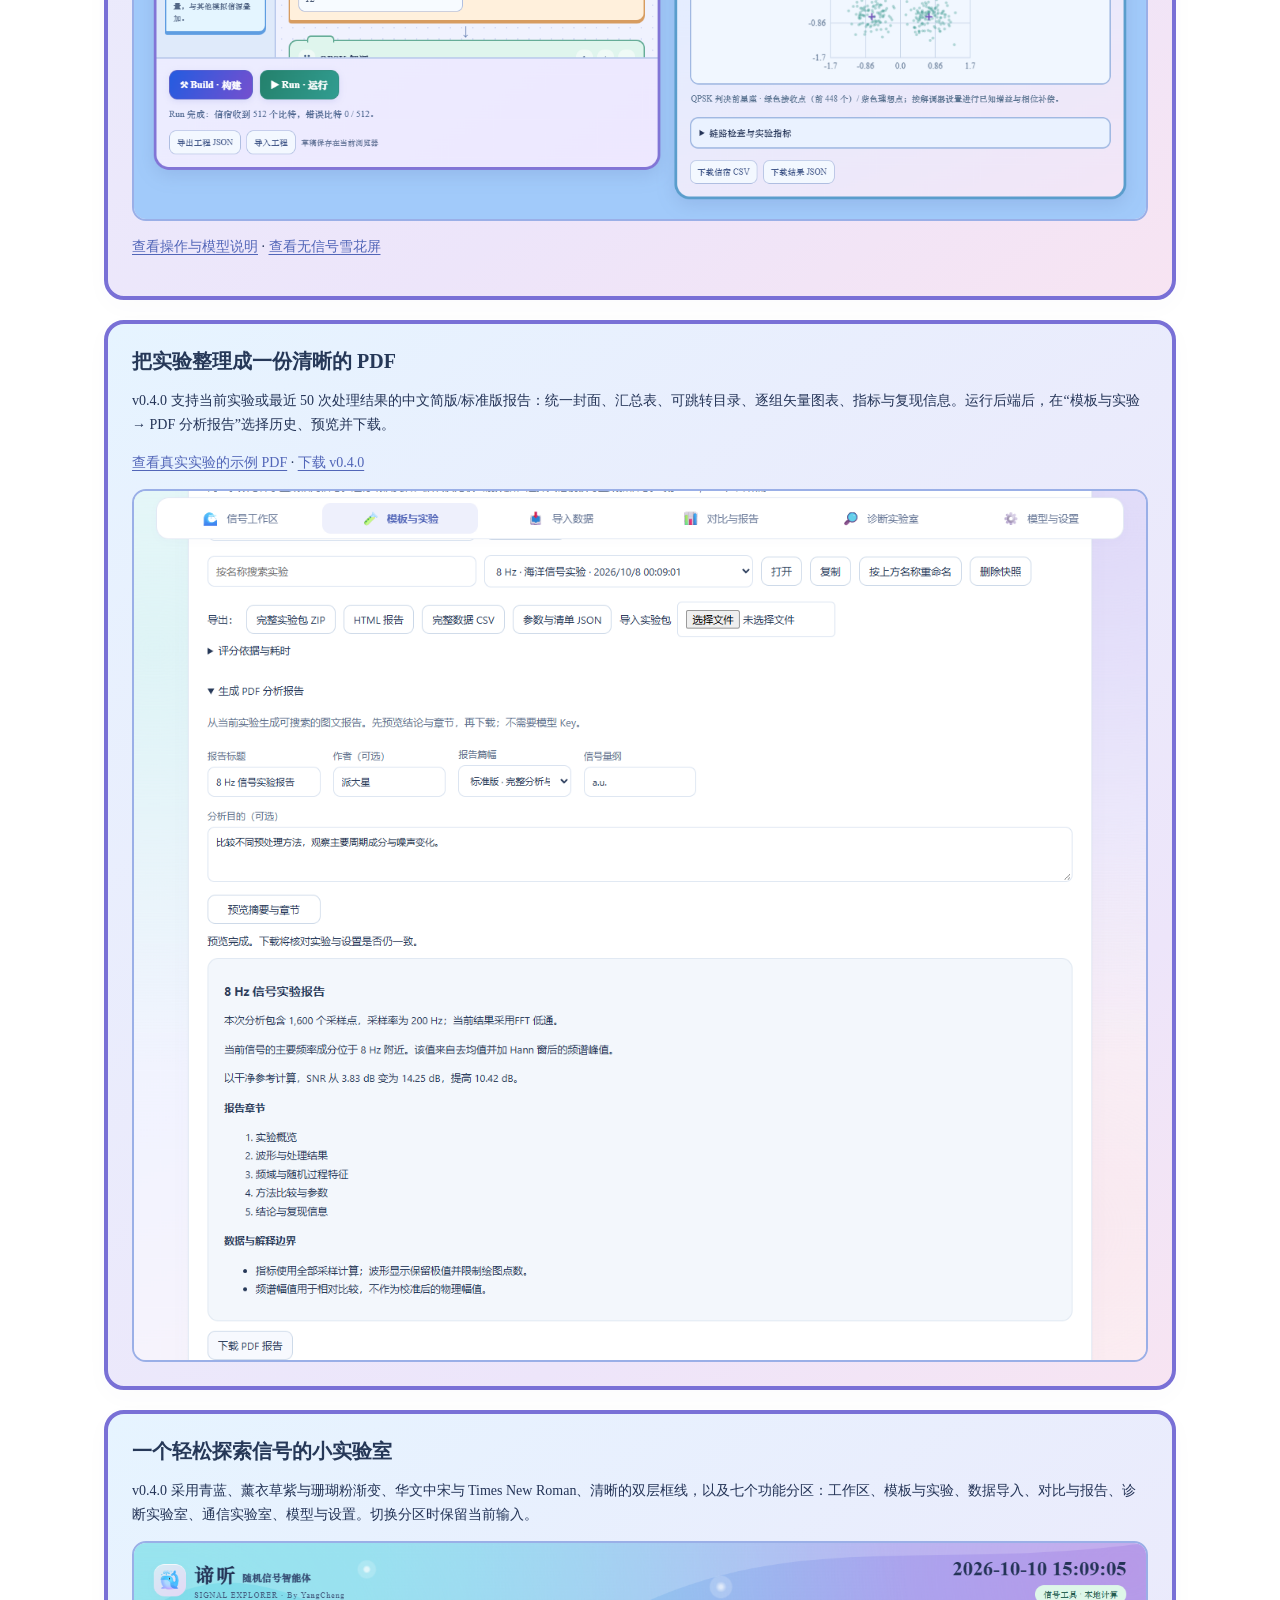
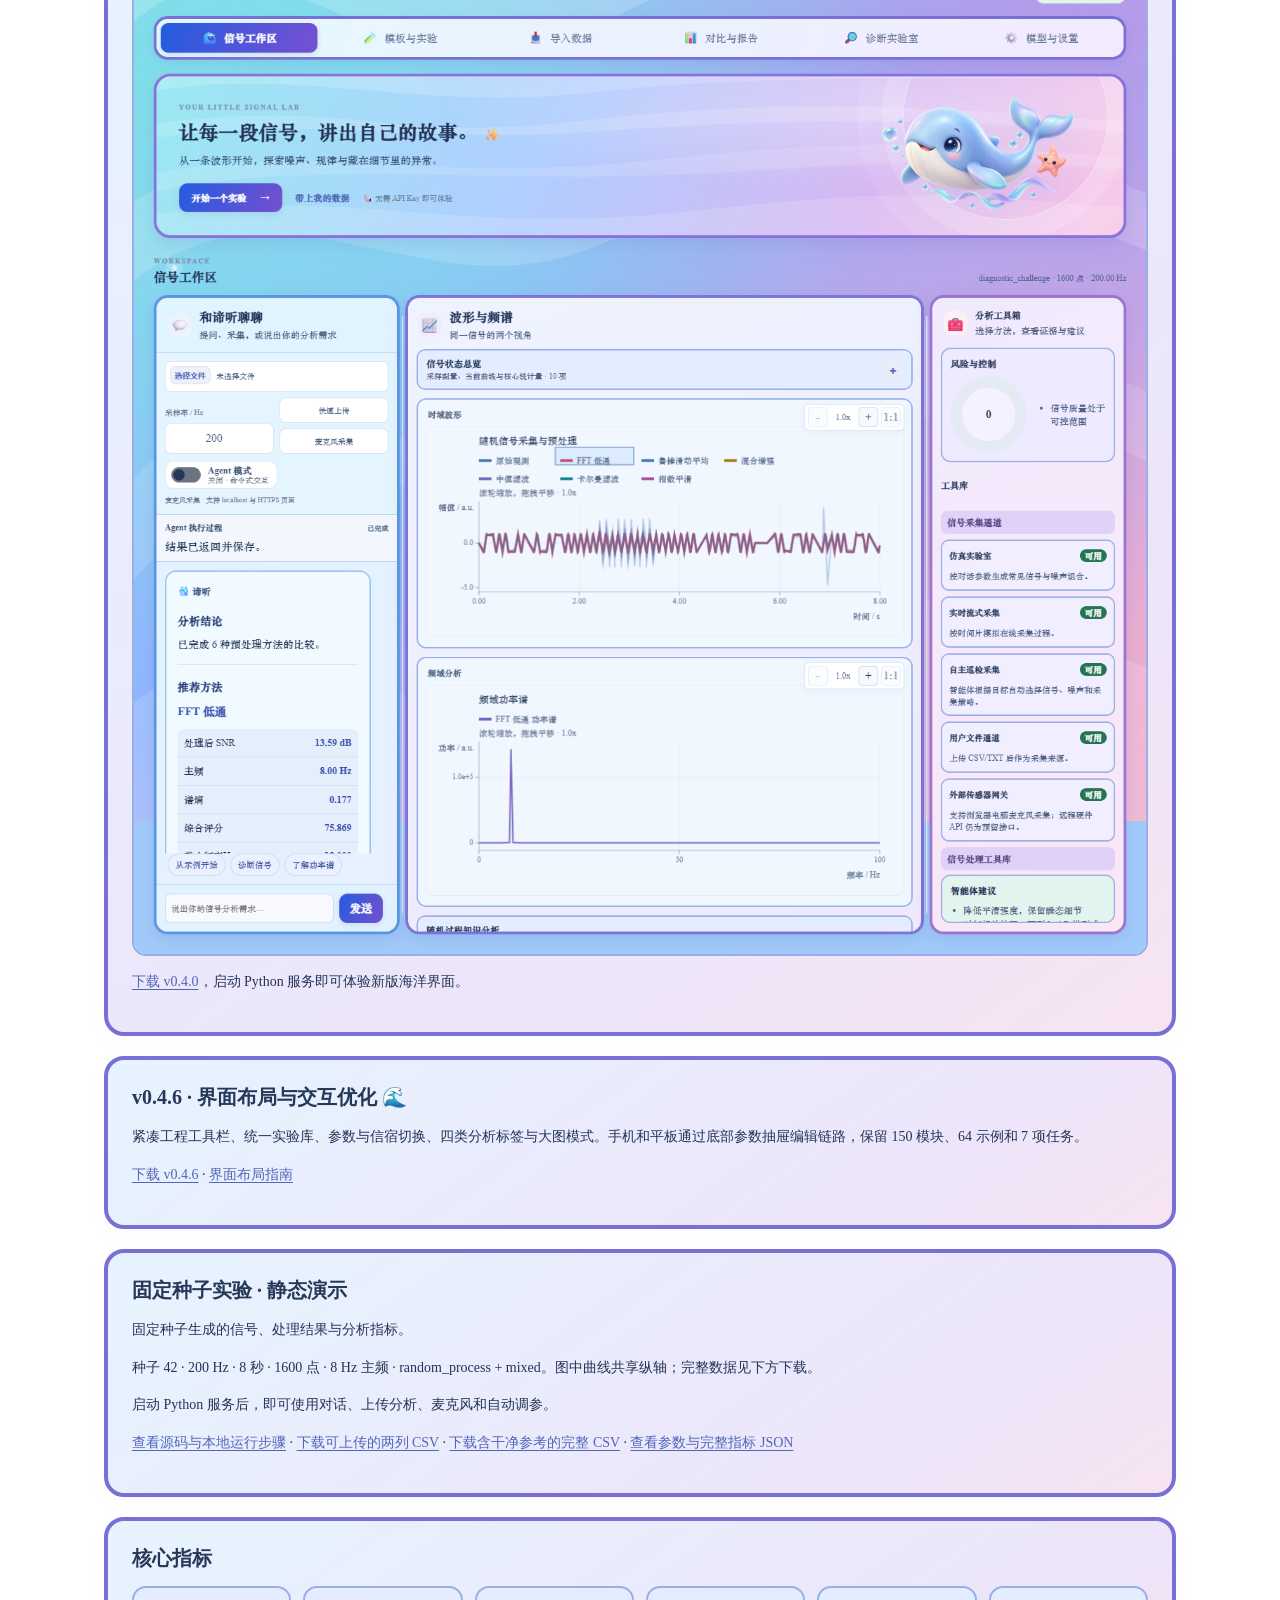
==== commit 7e8f5dc7: "发布 v0.4.9：先进收发算法与实验调试增强" ====
--- a/docs/index.html
+++ b/docs/index.html
@@ -63,7 +63,12 @@
       <h1>谛听 · 随机信号智能体</h1><p>从一条波形开始，探索噪声、规律与细节里的异常。</p>
       <p><a href="https://github.com/PatrickStar-cmd/random-signal-agent#readme">开始使用</a> · 固定实验结果预览</p></div>
       <img src="images/ocean-whale.webp" alt="" width="1536" height="1024" decoding="async"></header>
-  <main><section id="closedloop-spatial-preview"><h2>v0.4.8 · 闭环链路与空间通信增强 🛰️</h2>
+  <main><section id="advanced-transceiver-preview"><h2>v0.4.9 · 先进收发算法与实验调试增强 🌊</h2>
+<p><strong>217 个可添加积木 · 109 个实验示例</strong>。从导频估计、空间软检测到预失真与波束成形，把先进收发算法接进真实积木链路。</p>
+<p>🔍 LMMSE / Kalman / 软 MIMO · 🌊 DFT-s-OFDM · 🔧 记忆功放与 DPD · ⏱️ 突发同步与时钟恢复 · 🛡️ Polar SC / CRC-SCL · 🧭 MRT / SVD / MVDR。</p>
+<p>🧰 条件断点、检查点续跑、统计复跑、学生阶段作业、空间视图联动和可编排 PDF 报告，沿用海洋风格与现有功能。</p>
+<p><a href="https://github.com/PatrickStar-cmd/random-signal-agent/releases/tag/v0.4.9">📦 下载 v0.4.9</a> · <a href="https://github.com/PatrickStar-cmd/random-signal-agent/blob/main/工程文件/代码/docs/communications-v049.md">📘 使用指南</a></p>
+<a href="images/communications-v049-spatial.png"><img class="preview-image" src="images/communications-v049-spatial.png" alt="v0.4.9 MVDR波束方向图与空间零陷" loading="lazy"></a></section><section id="closedloop-spatial-preview"><h2>v0.4.8 · 闭环链路与空间通信增强 🛰️</h2>
         <p><strong>193 个可添加积木 · 90 个实验示例</strong>。用当前链路运行 ARQ、HARQ 与 AMC，把真实接收过程连接到反馈、重传和业务吞吐。</p>
         <p>📡 SIC、动态 MIMO、MIMO-OFDM、OFDMA 与 FHSS；观察空间流、信道矩阵、资源调度和跳频时频图。</p>
         <p>🧩 版本化子工程、SigMF / 原始 I/Q 回放、教学任务编辑器、跨工程多种子队列与最低信噪比搜索，沿用海洋风格和统一交互。</p>
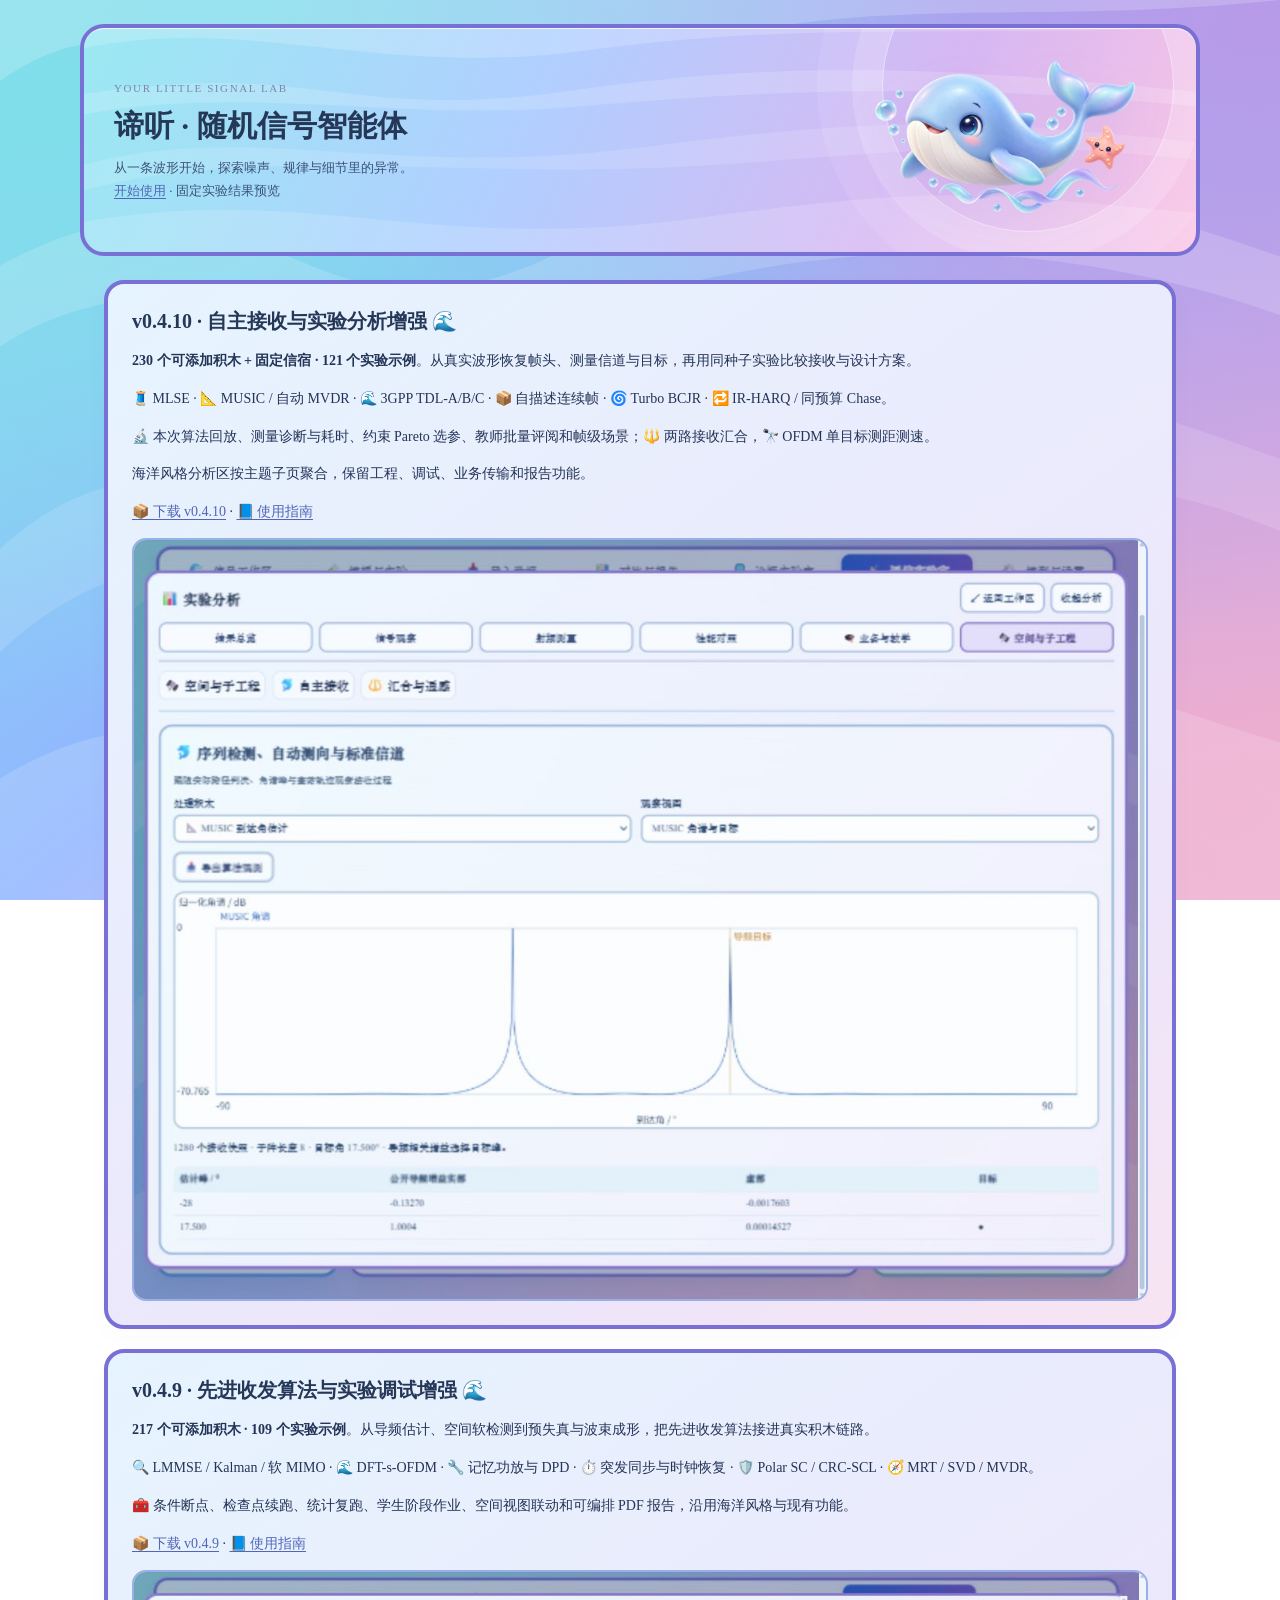
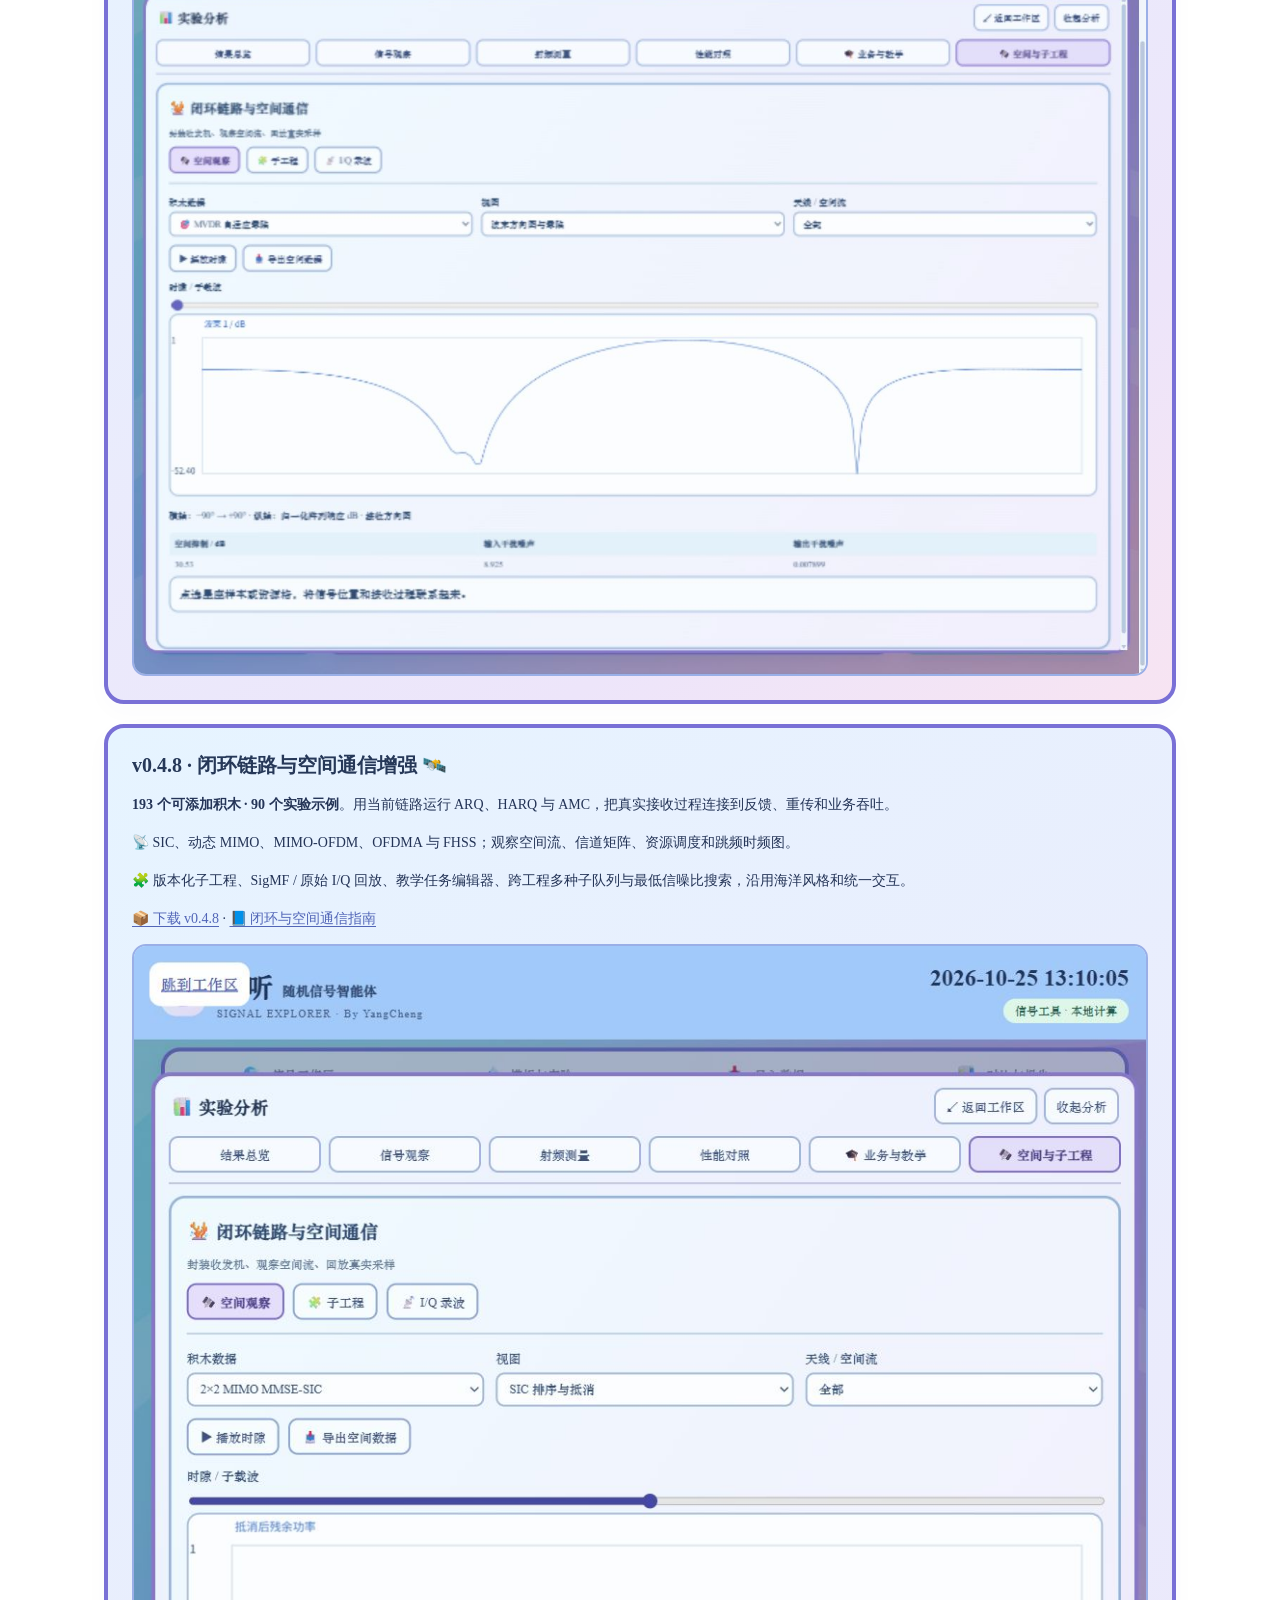
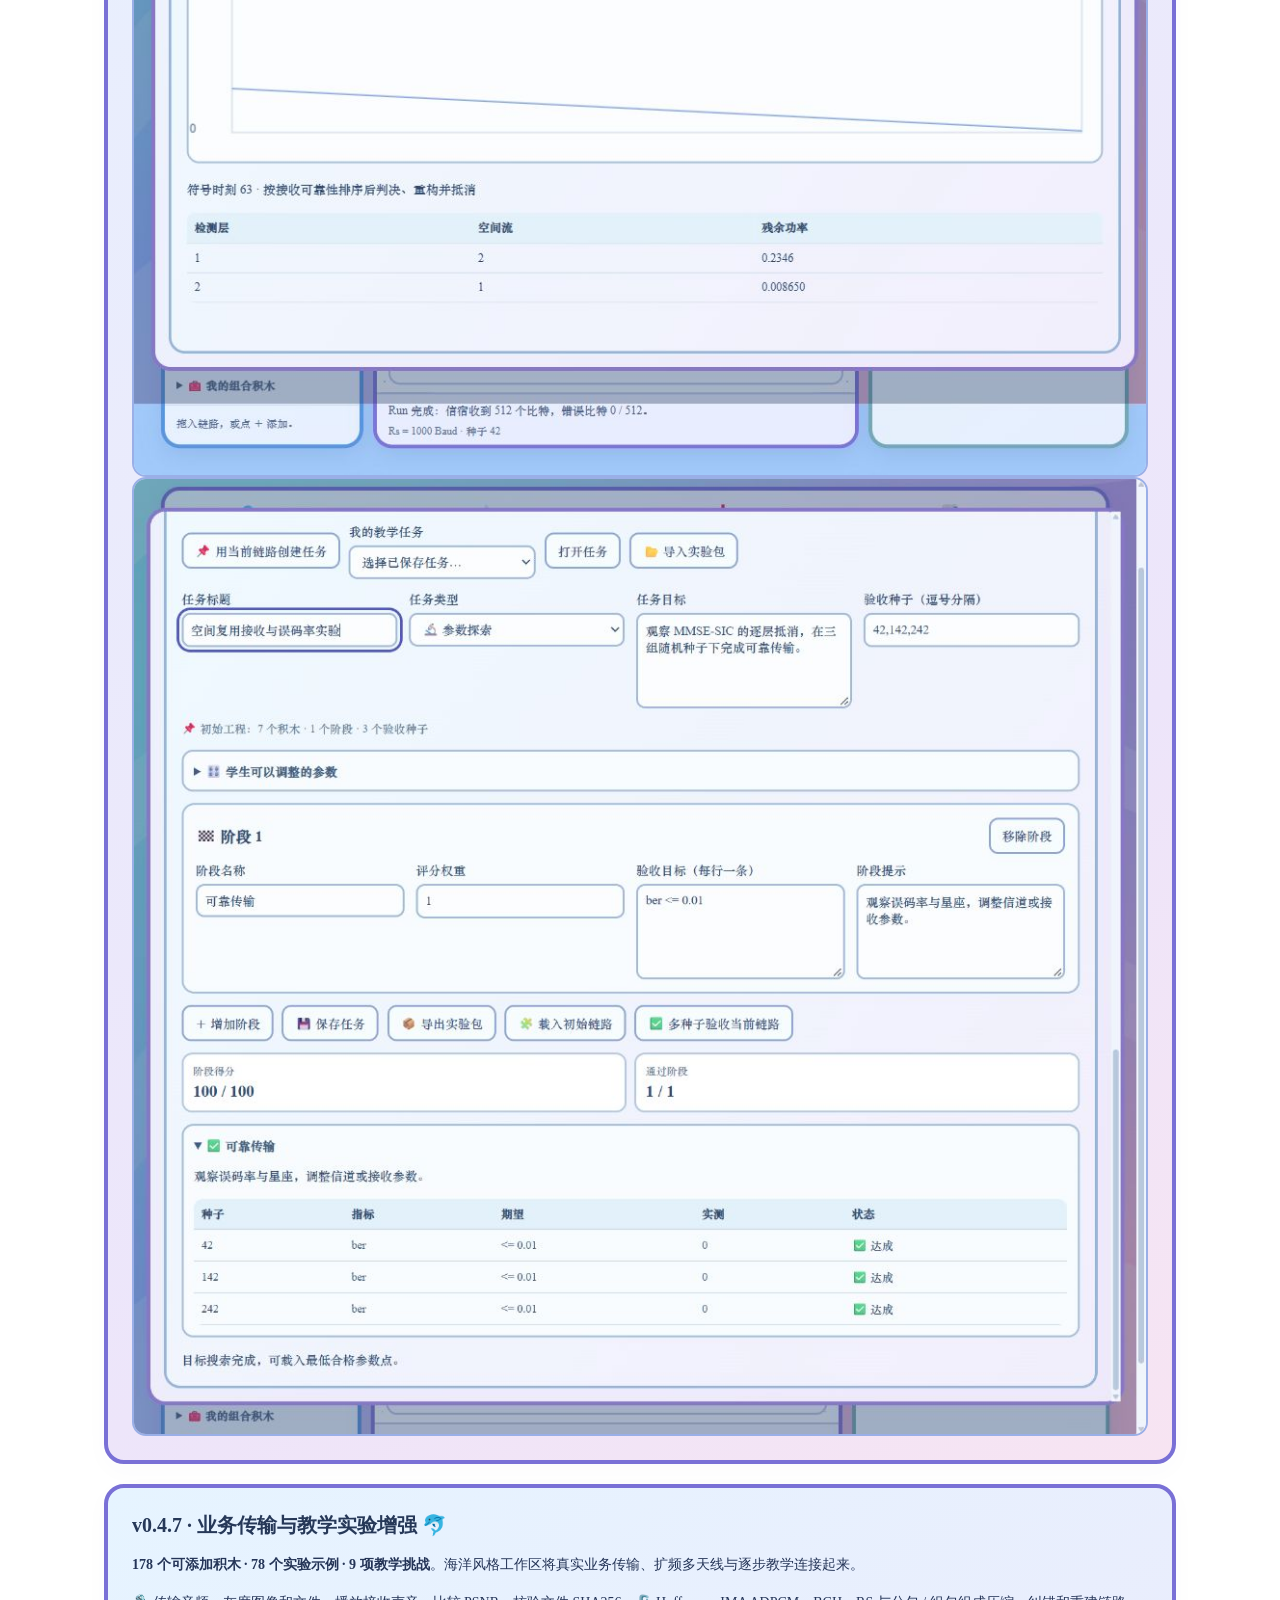
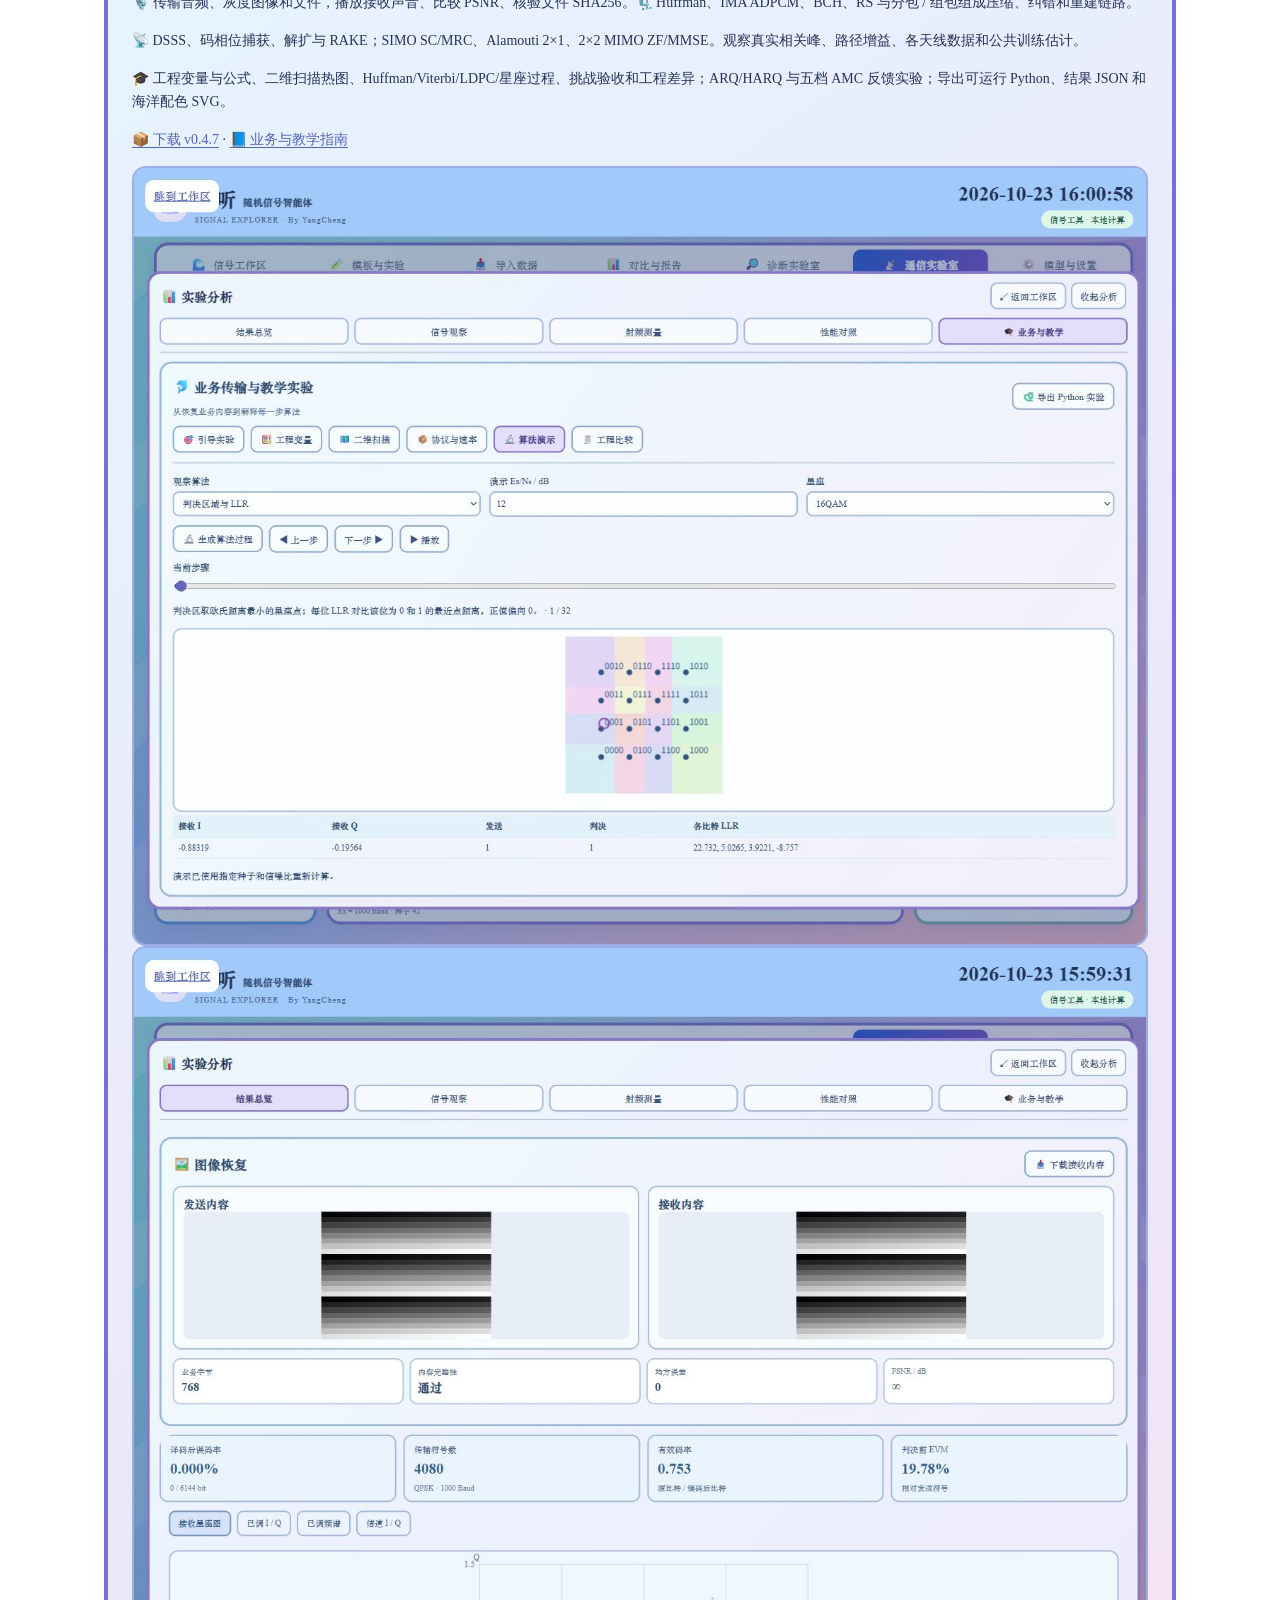
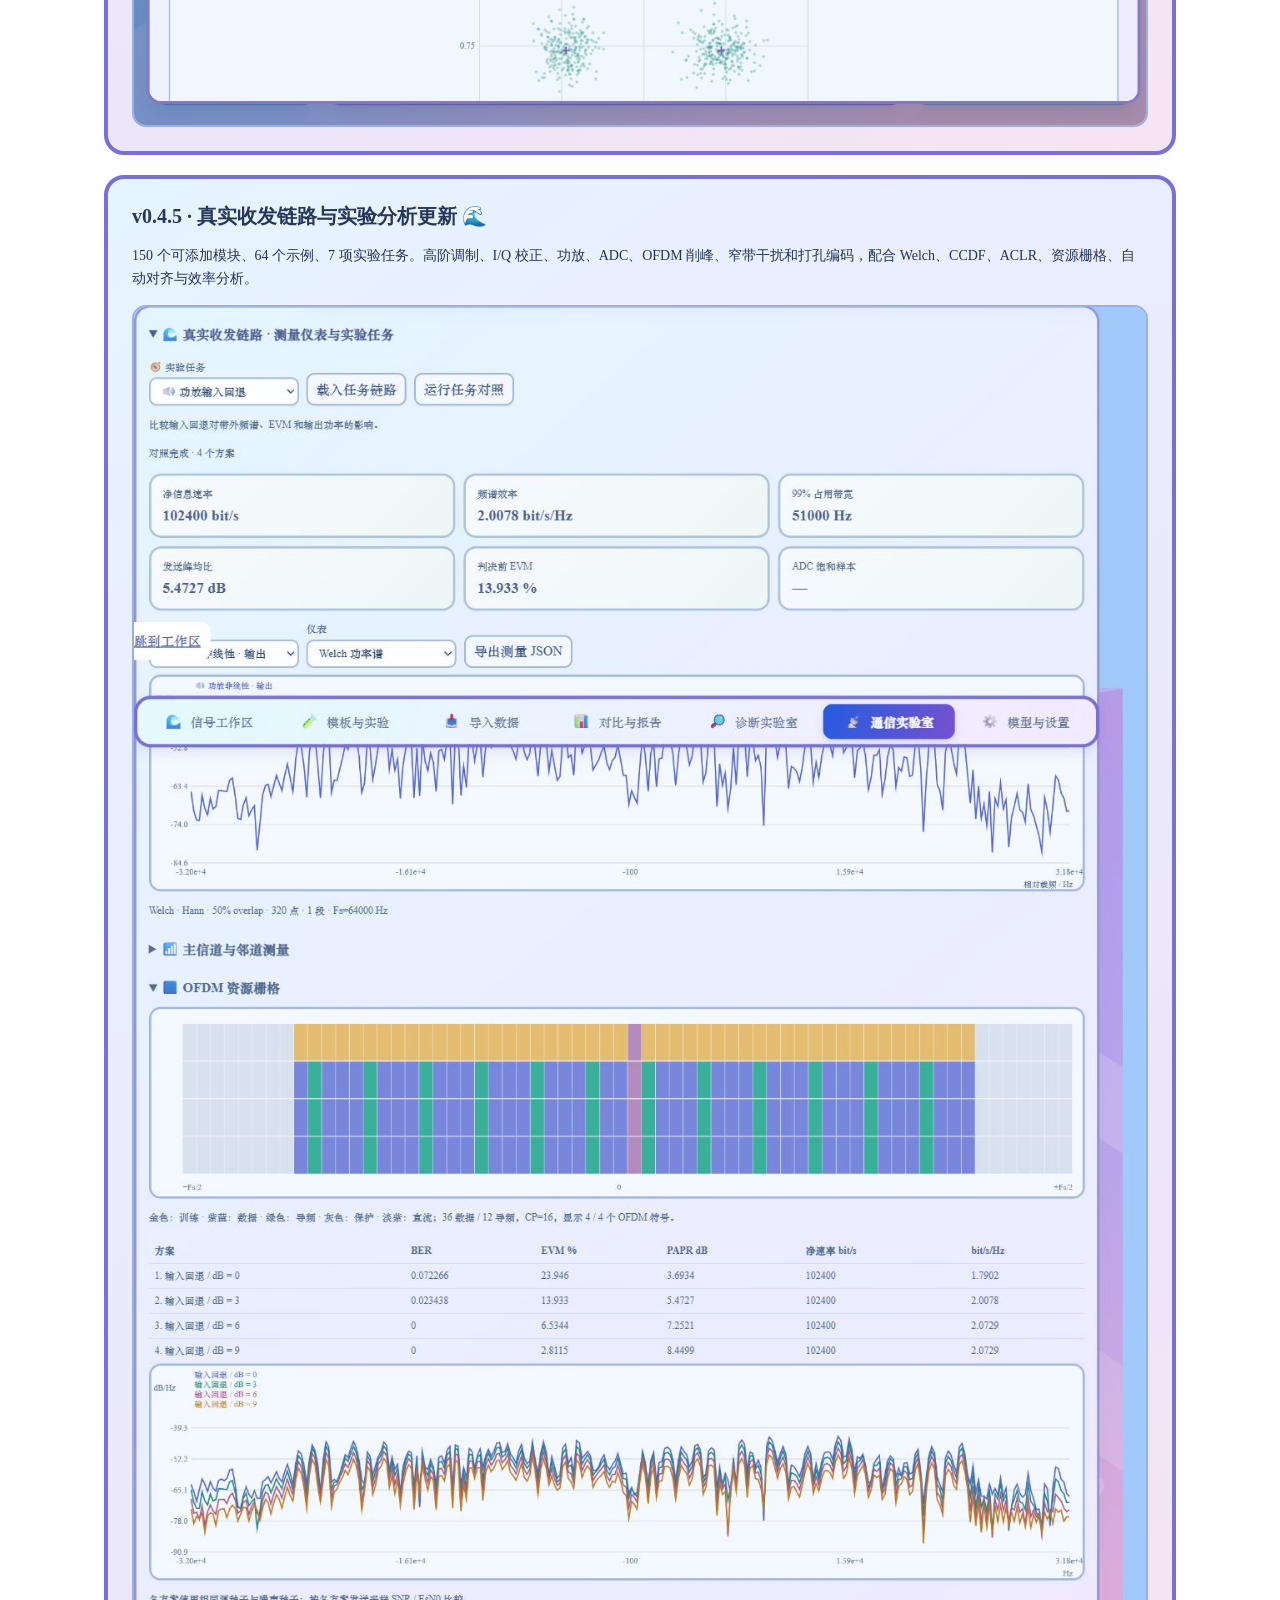
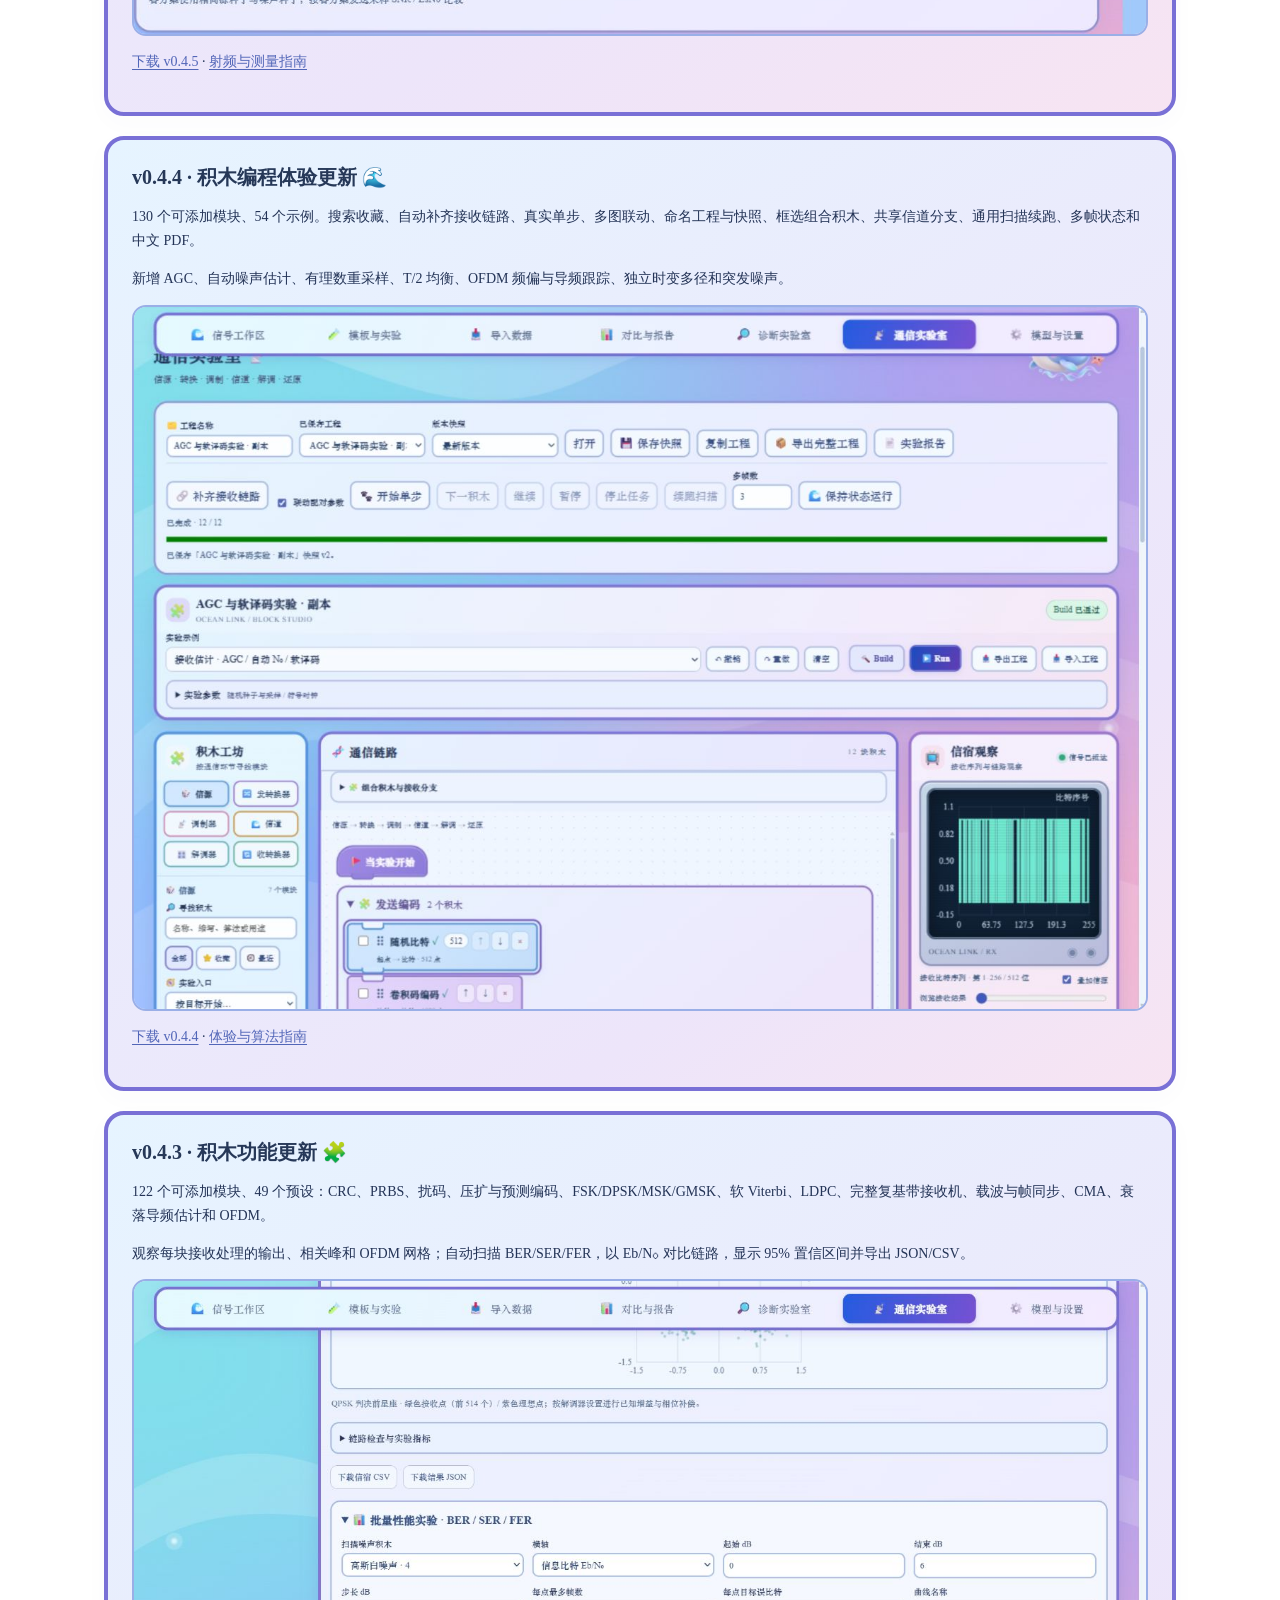
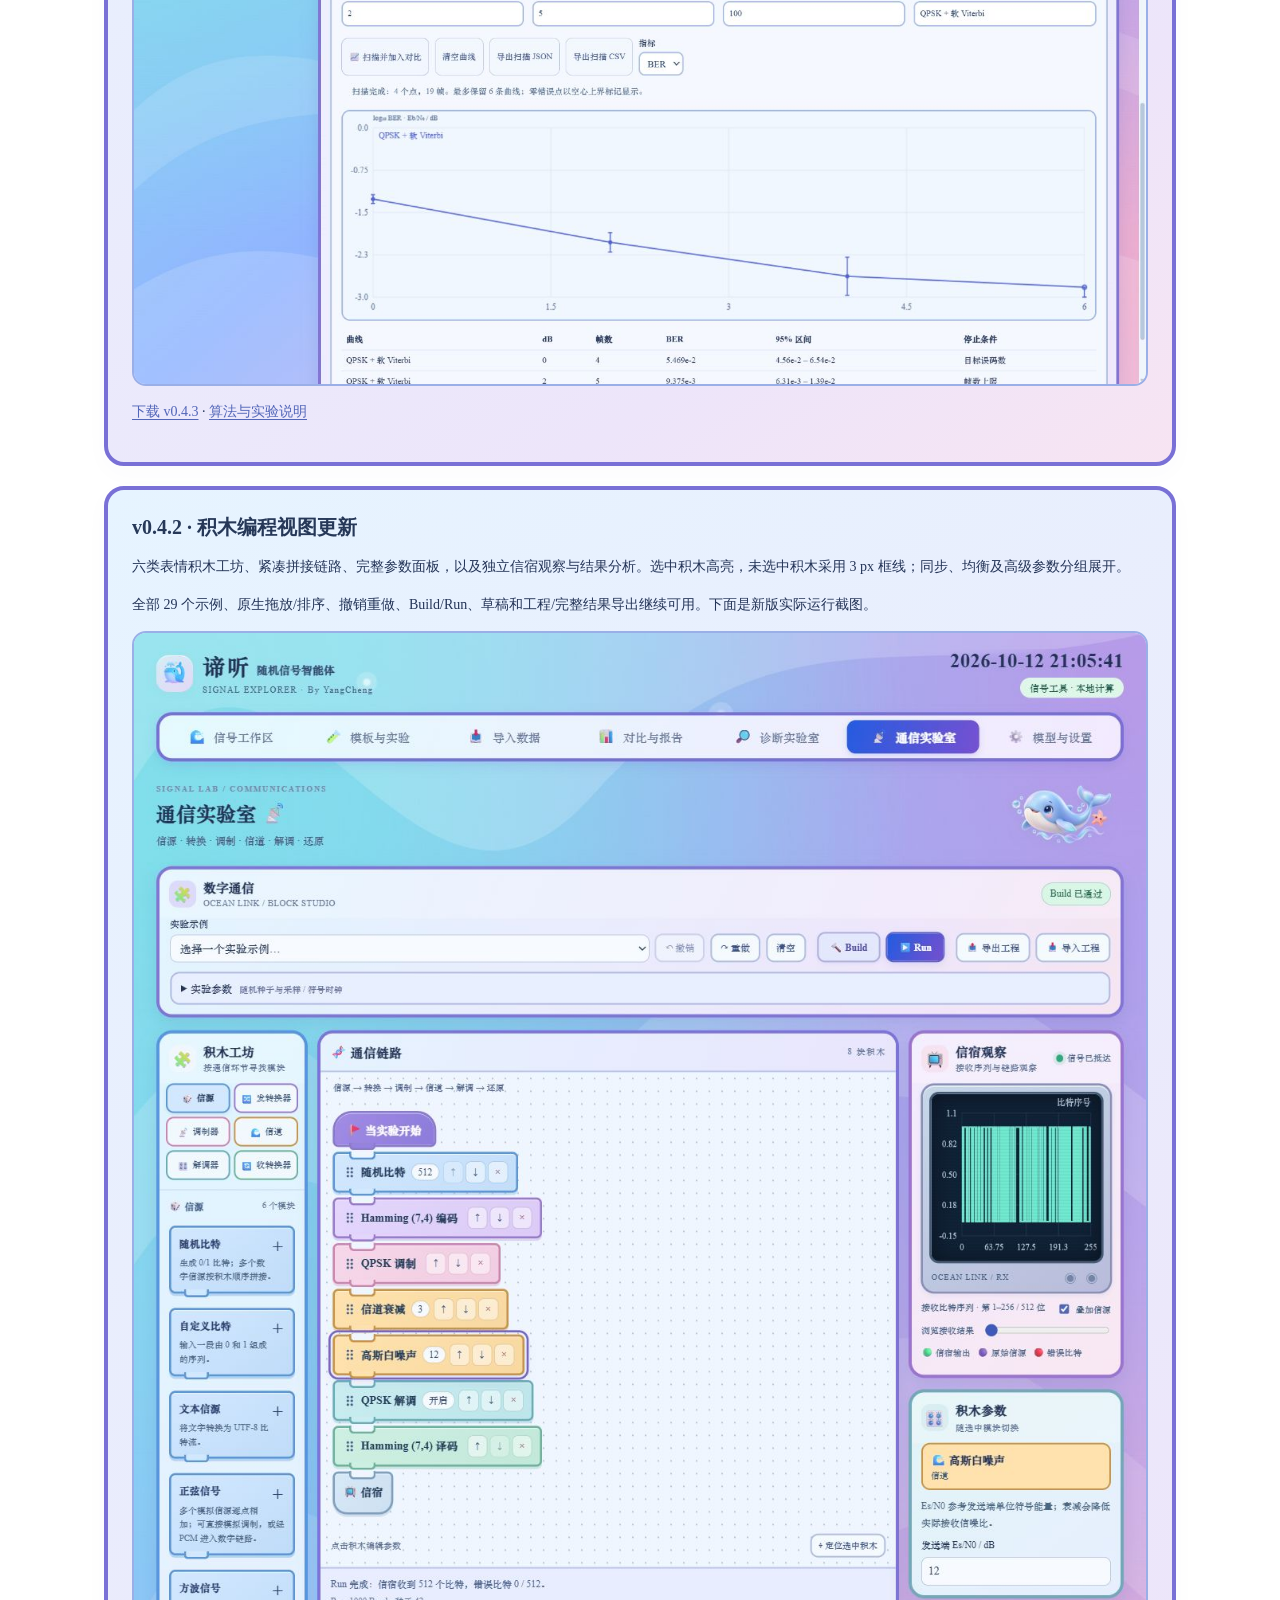
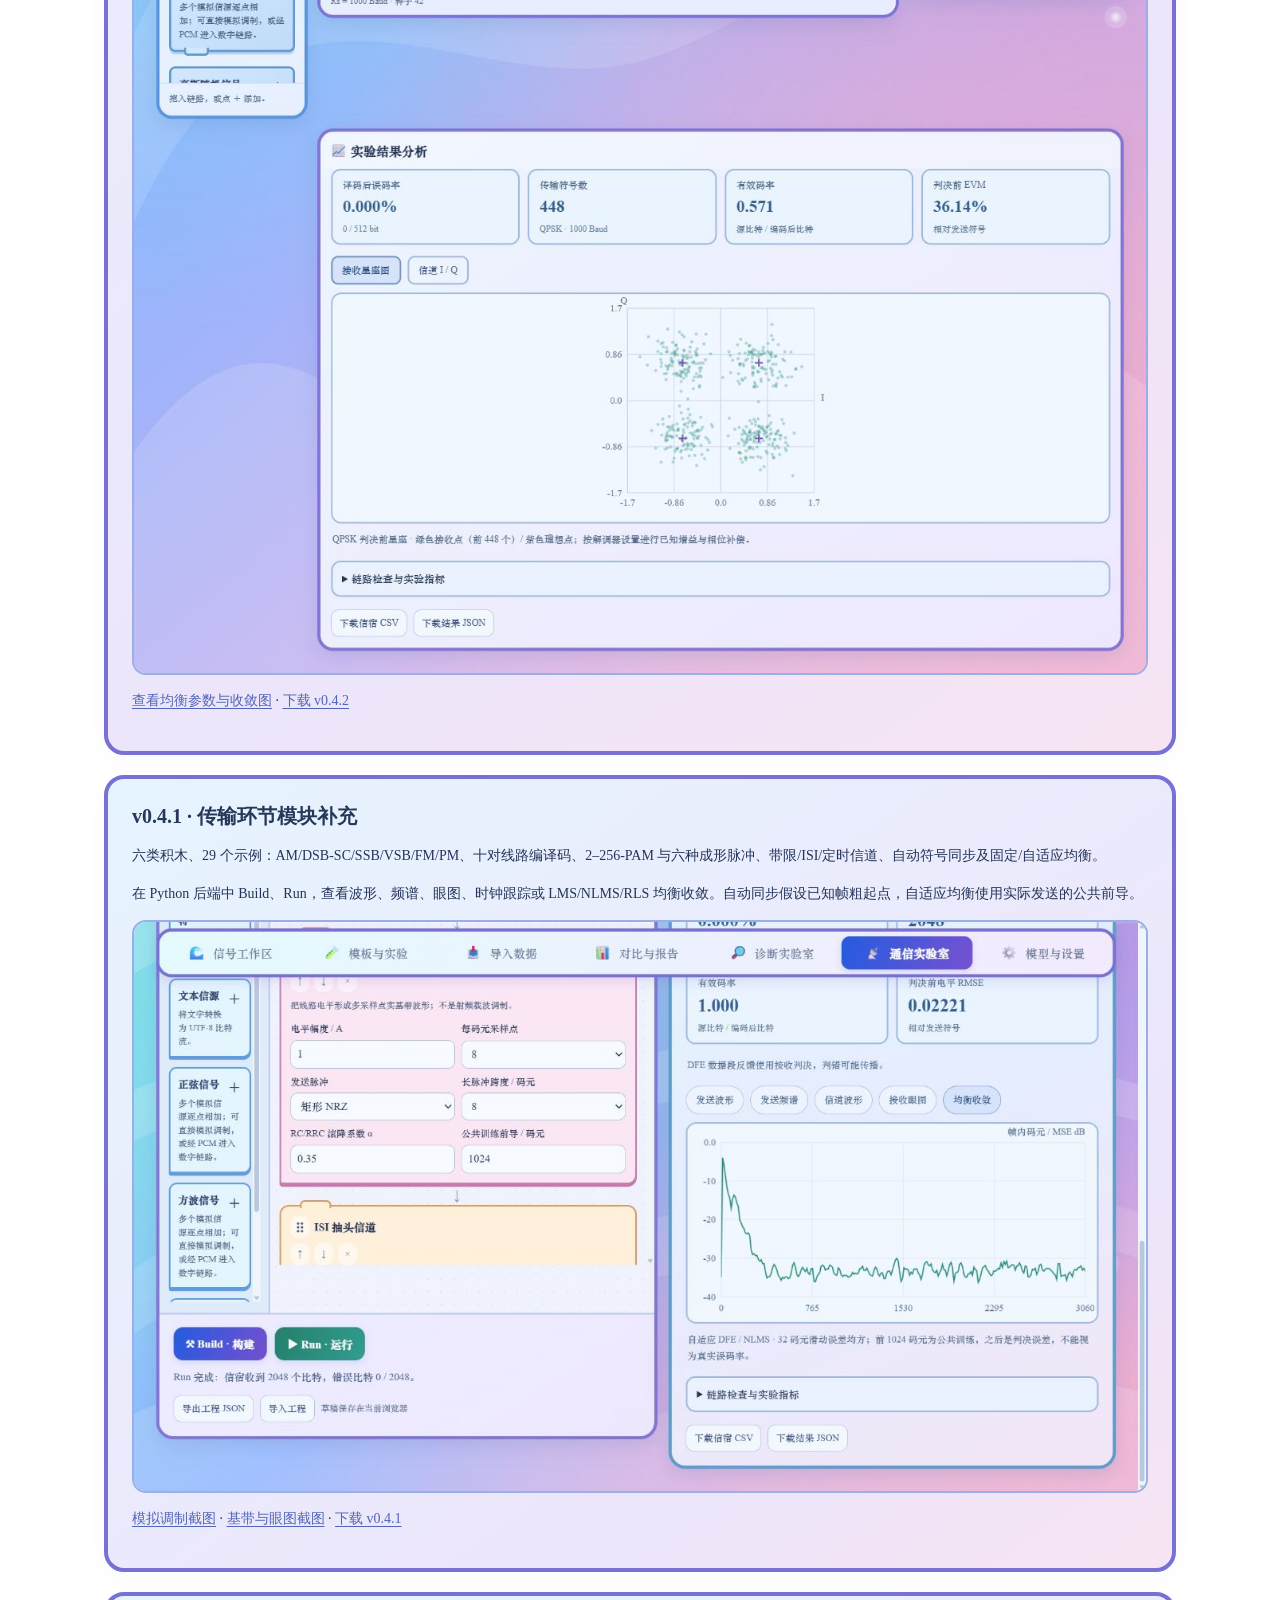
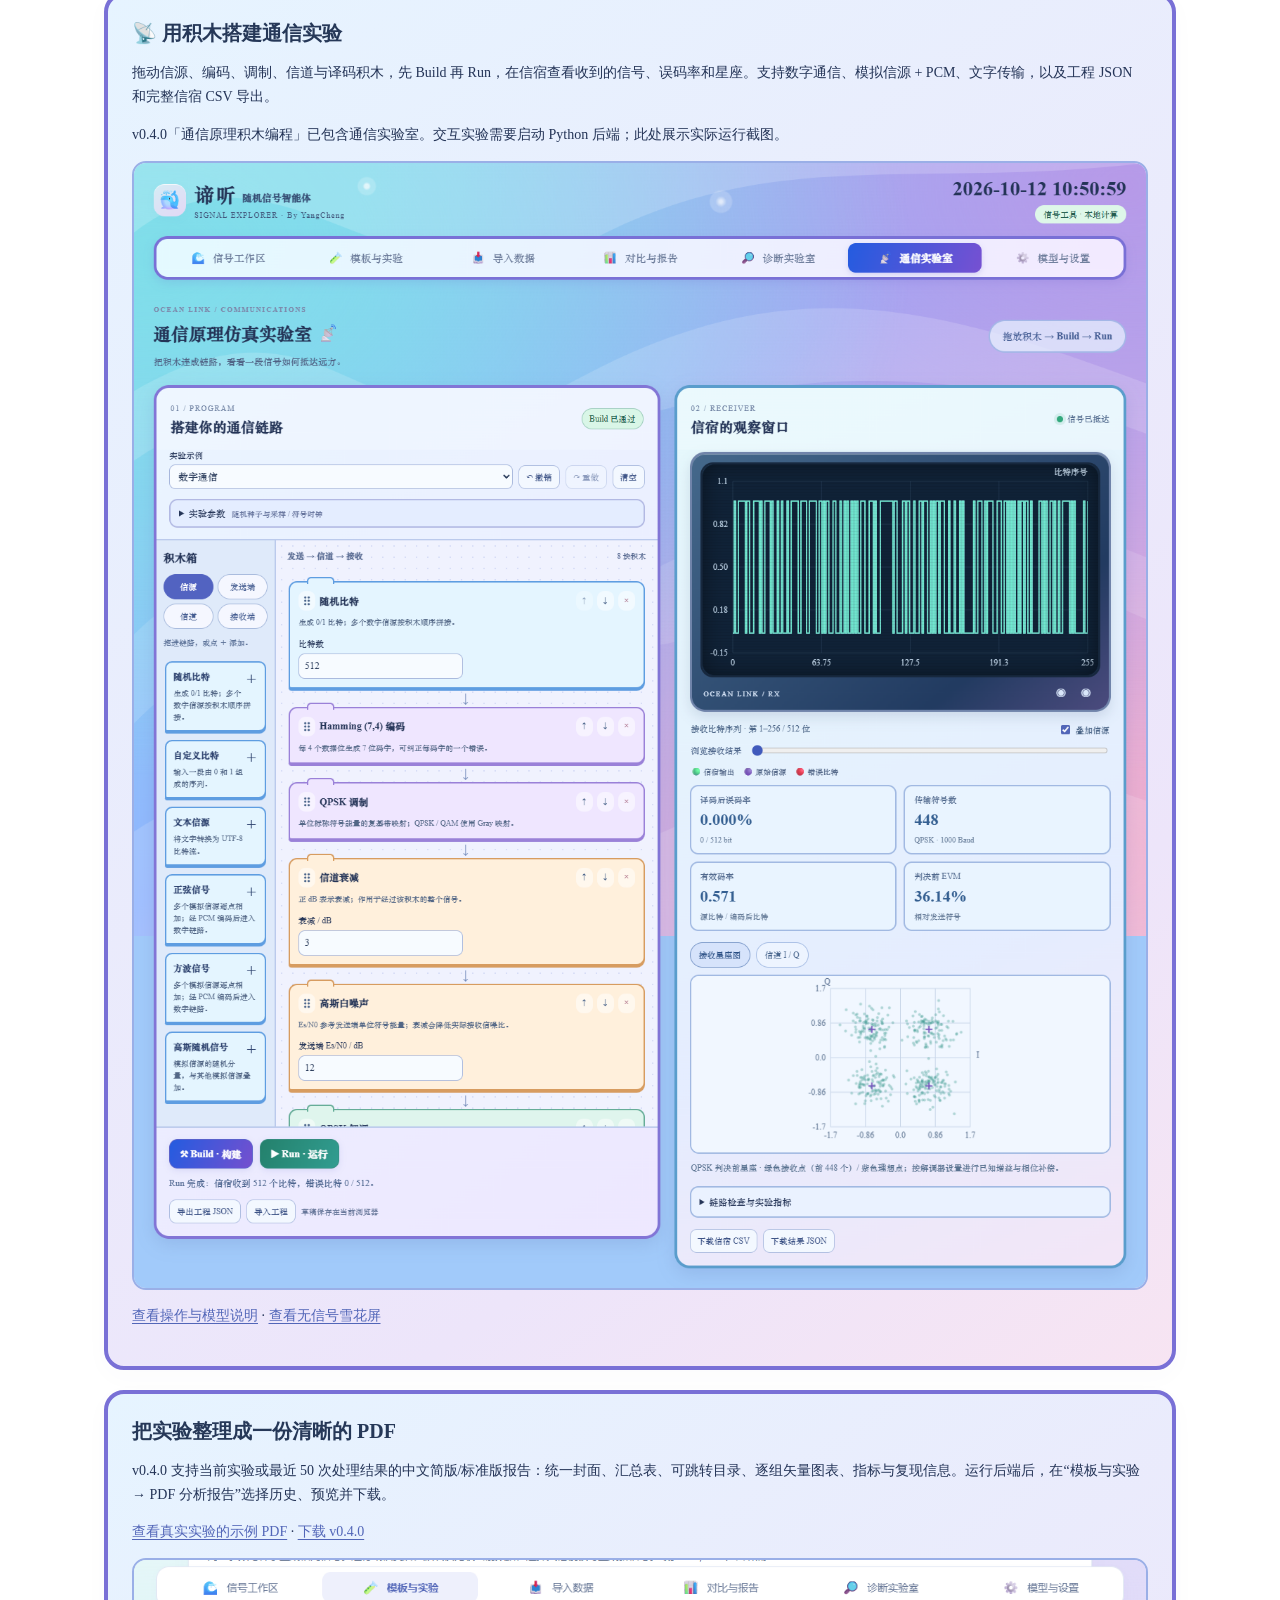
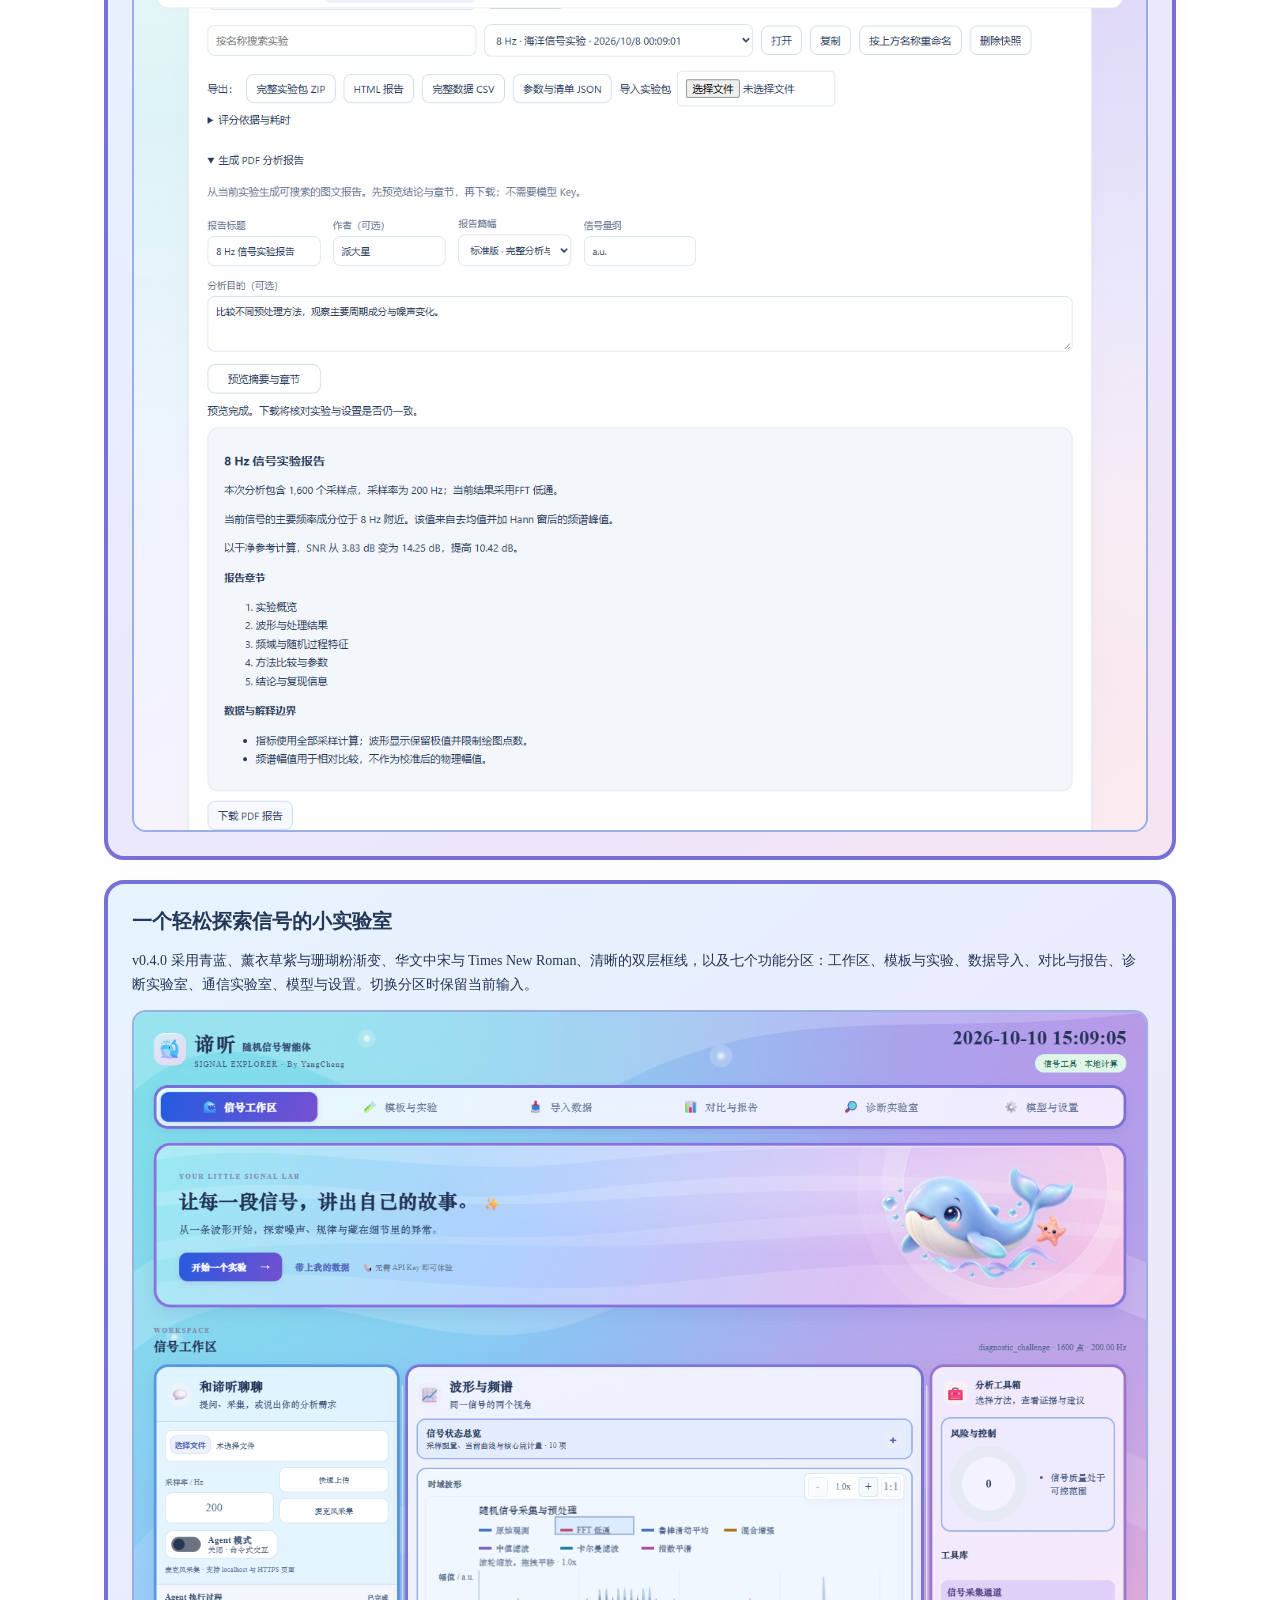
==== commit 3a55d967: "发布 v0.4.10：自主接收与实验分析增强" ====
--- a/docs/index.html
+++ b/docs/index.html
@@ -63,7 +63,14 @@
       <h1>谛听 · 随机信号智能体</h1><p>从一条波形开始，探索噪声、规律与细节里的异常。</p>
       <p><a href="https://github.com/PatrickStar-cmd/random-signal-agent#readme">开始使用</a> · 固定实验结果预览</p></div>
       <img src="images/ocean-whale.webp" alt="" width="1536" height="1024" decoding="async"></header>
-  <main><section id="advanced-transceiver-preview"><h2>v0.4.9 · 先进收发算法与实验调试增强 🌊</h2>
+  <main><section id="autonomous-receiver-preview"><h2>v0.4.10 · 自主接收与实验分析增强 🌊</h2>
+<p><strong>230 个可添加积木 + 固定信宿 · 121 个实验示例</strong>。从真实波形恢复帧头、测量信道与目标，再用同种子实验比较接收与设计方案。</p>
+<p>🧵 MLSE · 📐 MUSIC / 自动 MVDR · 🌊 3GPP TDL-A/B/C · 📦 自描述连续帧 · 🌀 Turbo BCJR · 🔁 IR-HARQ / 同预算 Chase。</p>
+<p>🔬 本次算法回放、测量诊断与耗时、约束 Pareto 选参、教师批量评阅和帧级场景；🔱 两路接收汇合，🔭 OFDM 单目标测距测速。</p>
+<p>海洋风格分析区按主题子页聚合，保留工程、调试、业务传输和报告功能。</p>
+<p><a href="https://github.com/PatrickStar-cmd/random-signal-agent/releases/tag/v0.4.10">📦 下载 v0.4.10</a> · <a href="https://github.com/PatrickStar-cmd/random-signal-agent/blob/main/工程文件/代码/docs/communications-v0410.md">📘 使用指南</a></p>
+<a href="images/communications-v0410.png"><img class="preview-image" src="images/communications-v0410.png" alt="v0.4.10 海洋风格的自主接收与实验分析工作区" loading="lazy"></a></section>
+<section id="advanced-transceiver-preview"><h2>v0.4.9 · 先进收发算法与实验调试增强 🌊</h2>
 <p><strong>217 个可添加积木 · 109 个实验示例</strong>。从导频估计、空间软检测到预失真与波束成形，把先进收发算法接进真实积木链路。</p>
 <p>🔍 LMMSE / Kalman / 软 MIMO · 🌊 DFT-s-OFDM · 🔧 记忆功放与 DPD · ⏱️ 突发同步与时钟恢复 · 🛡️ Polar SC / CRC-SCL · 🧭 MRT / SVD / MVDR。</p>
 <p>🧰 条件断点、检查点续跑、统计复跑、学生阶段作业、空间视图联动和可编排 PDF 报告，沿用海洋风格与现有功能。</p>
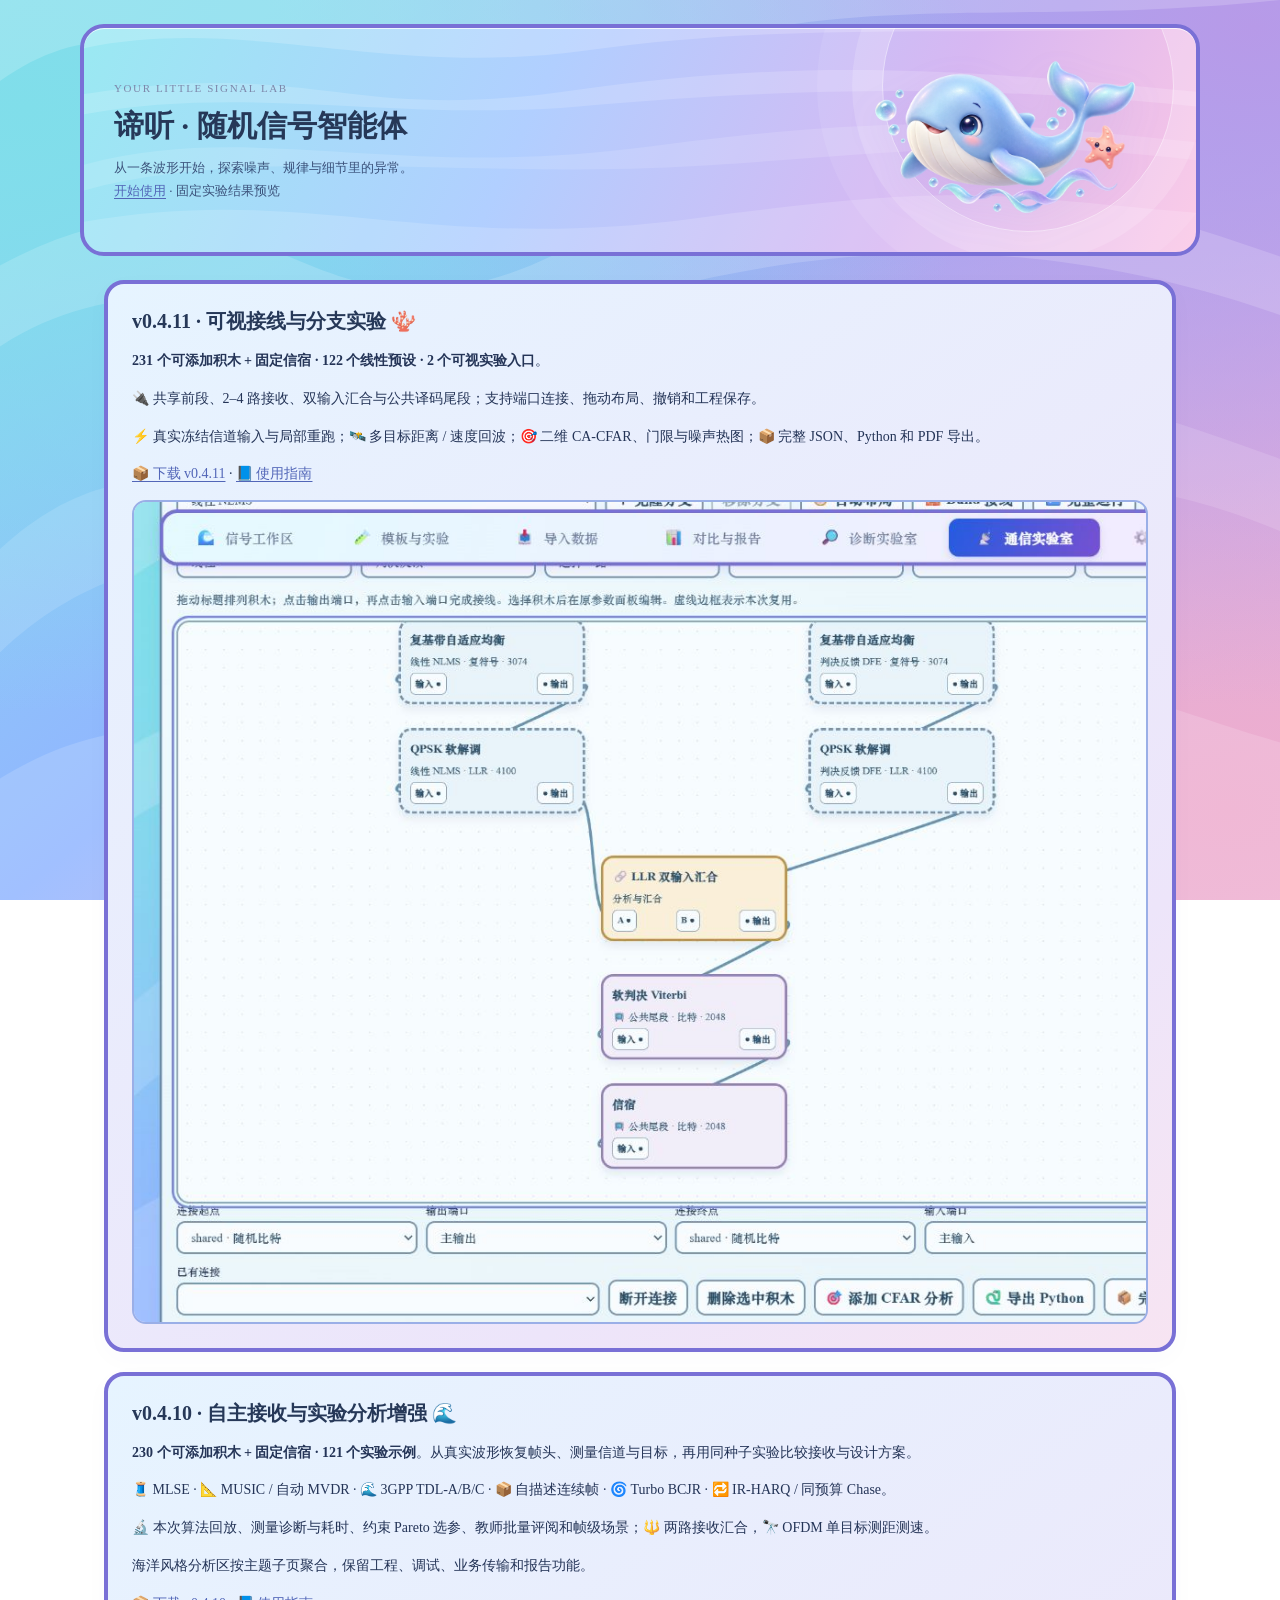
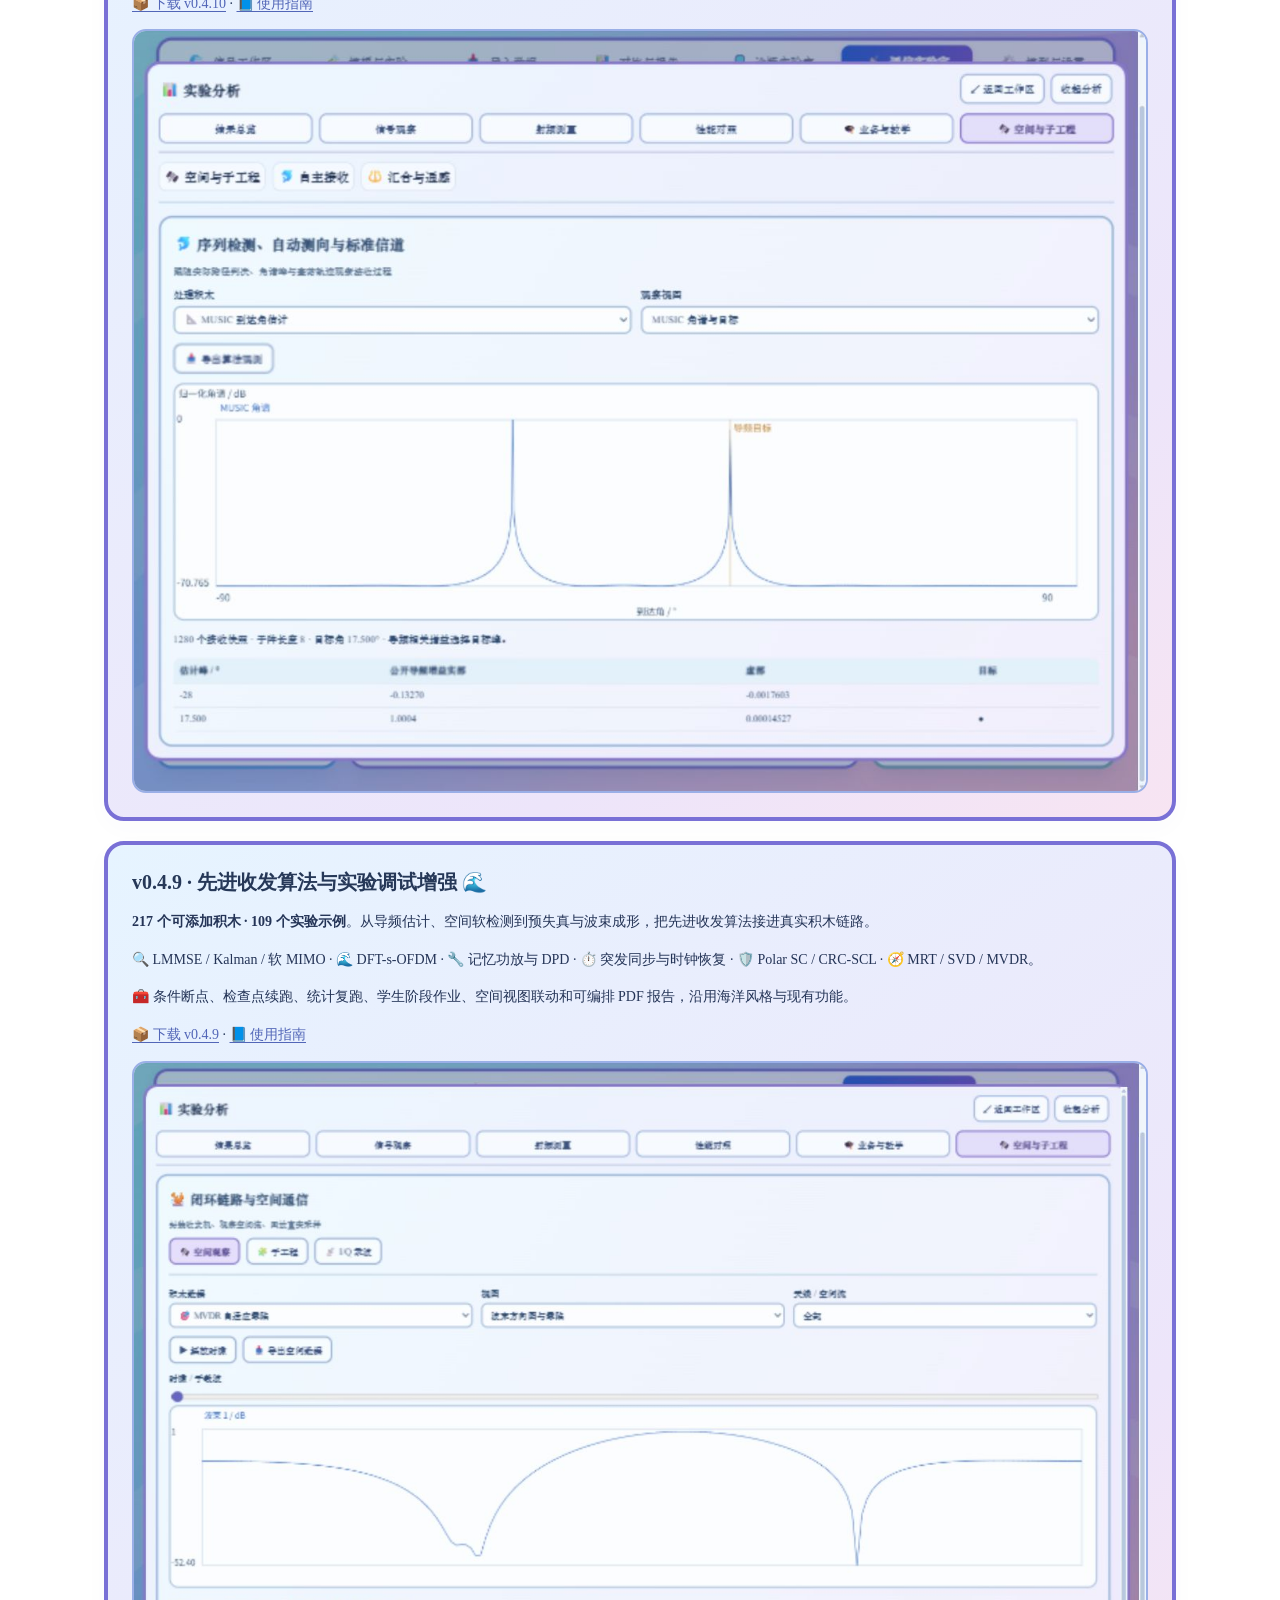
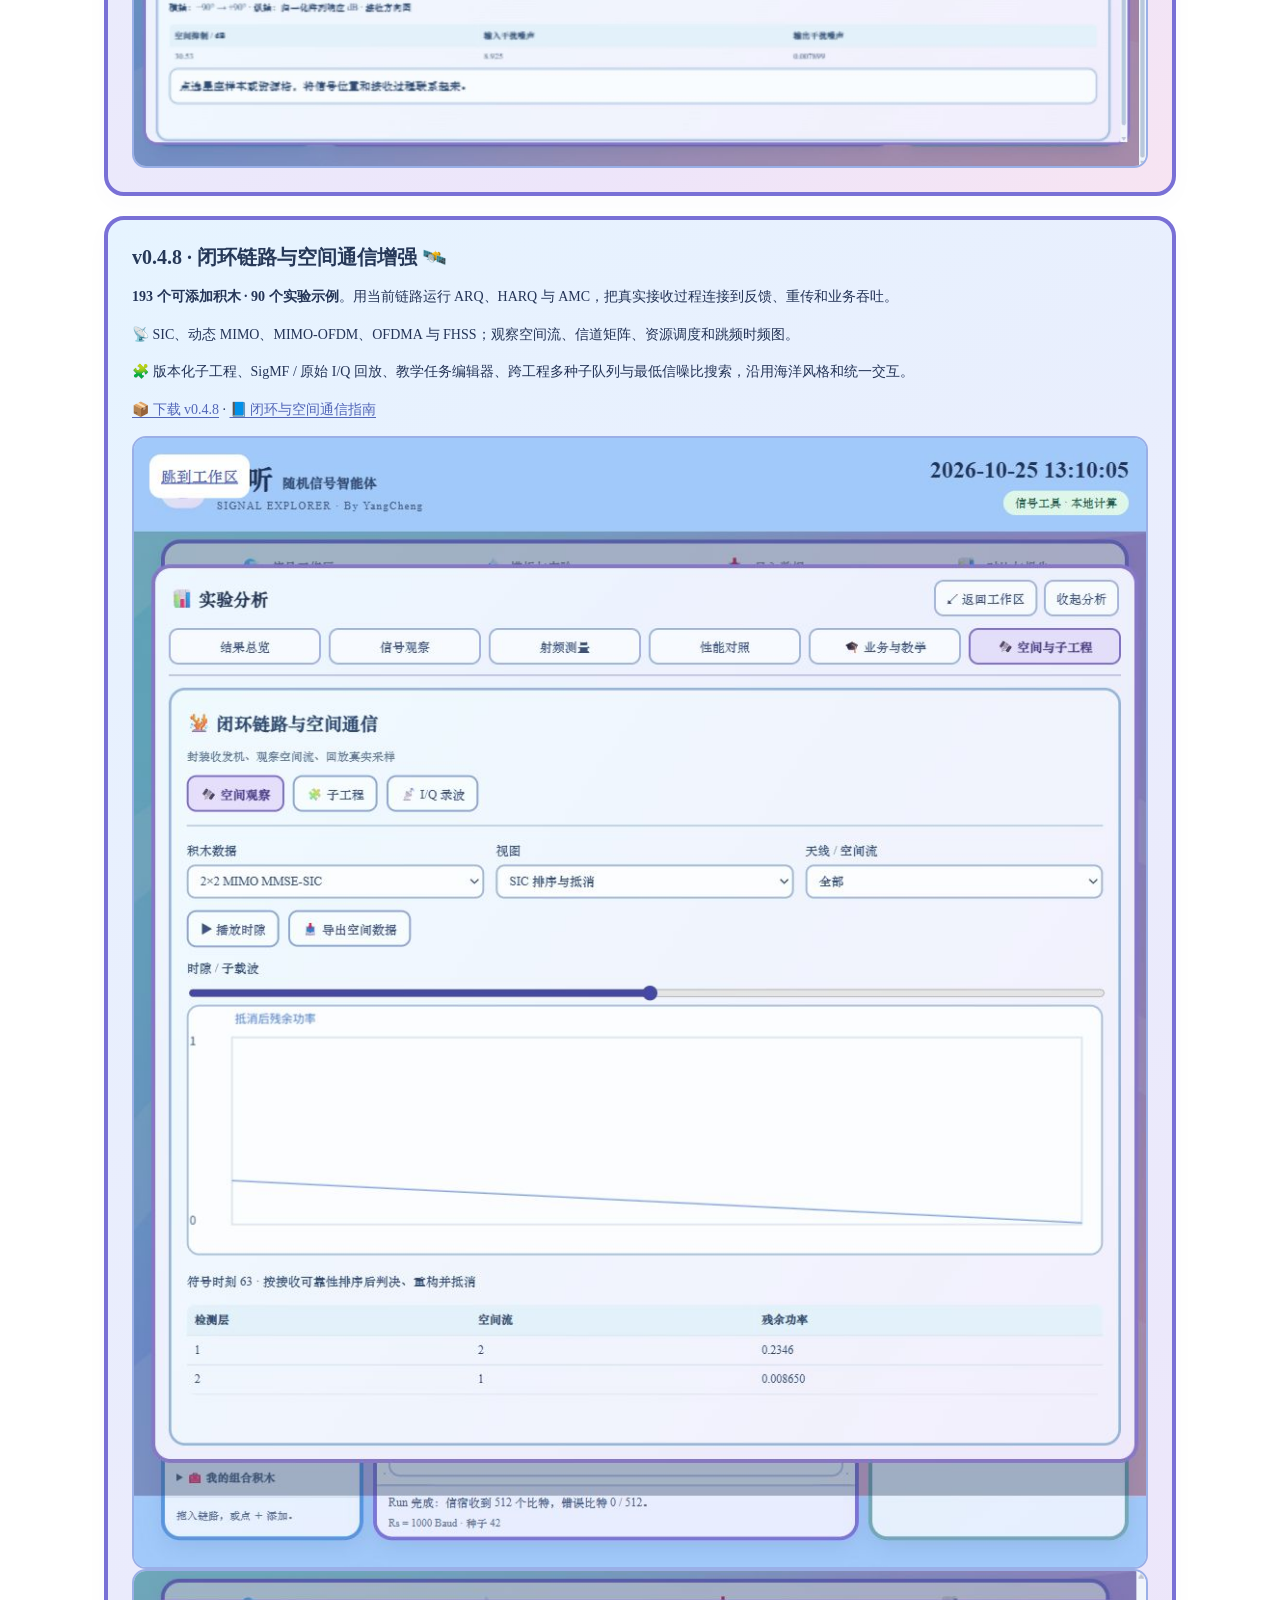
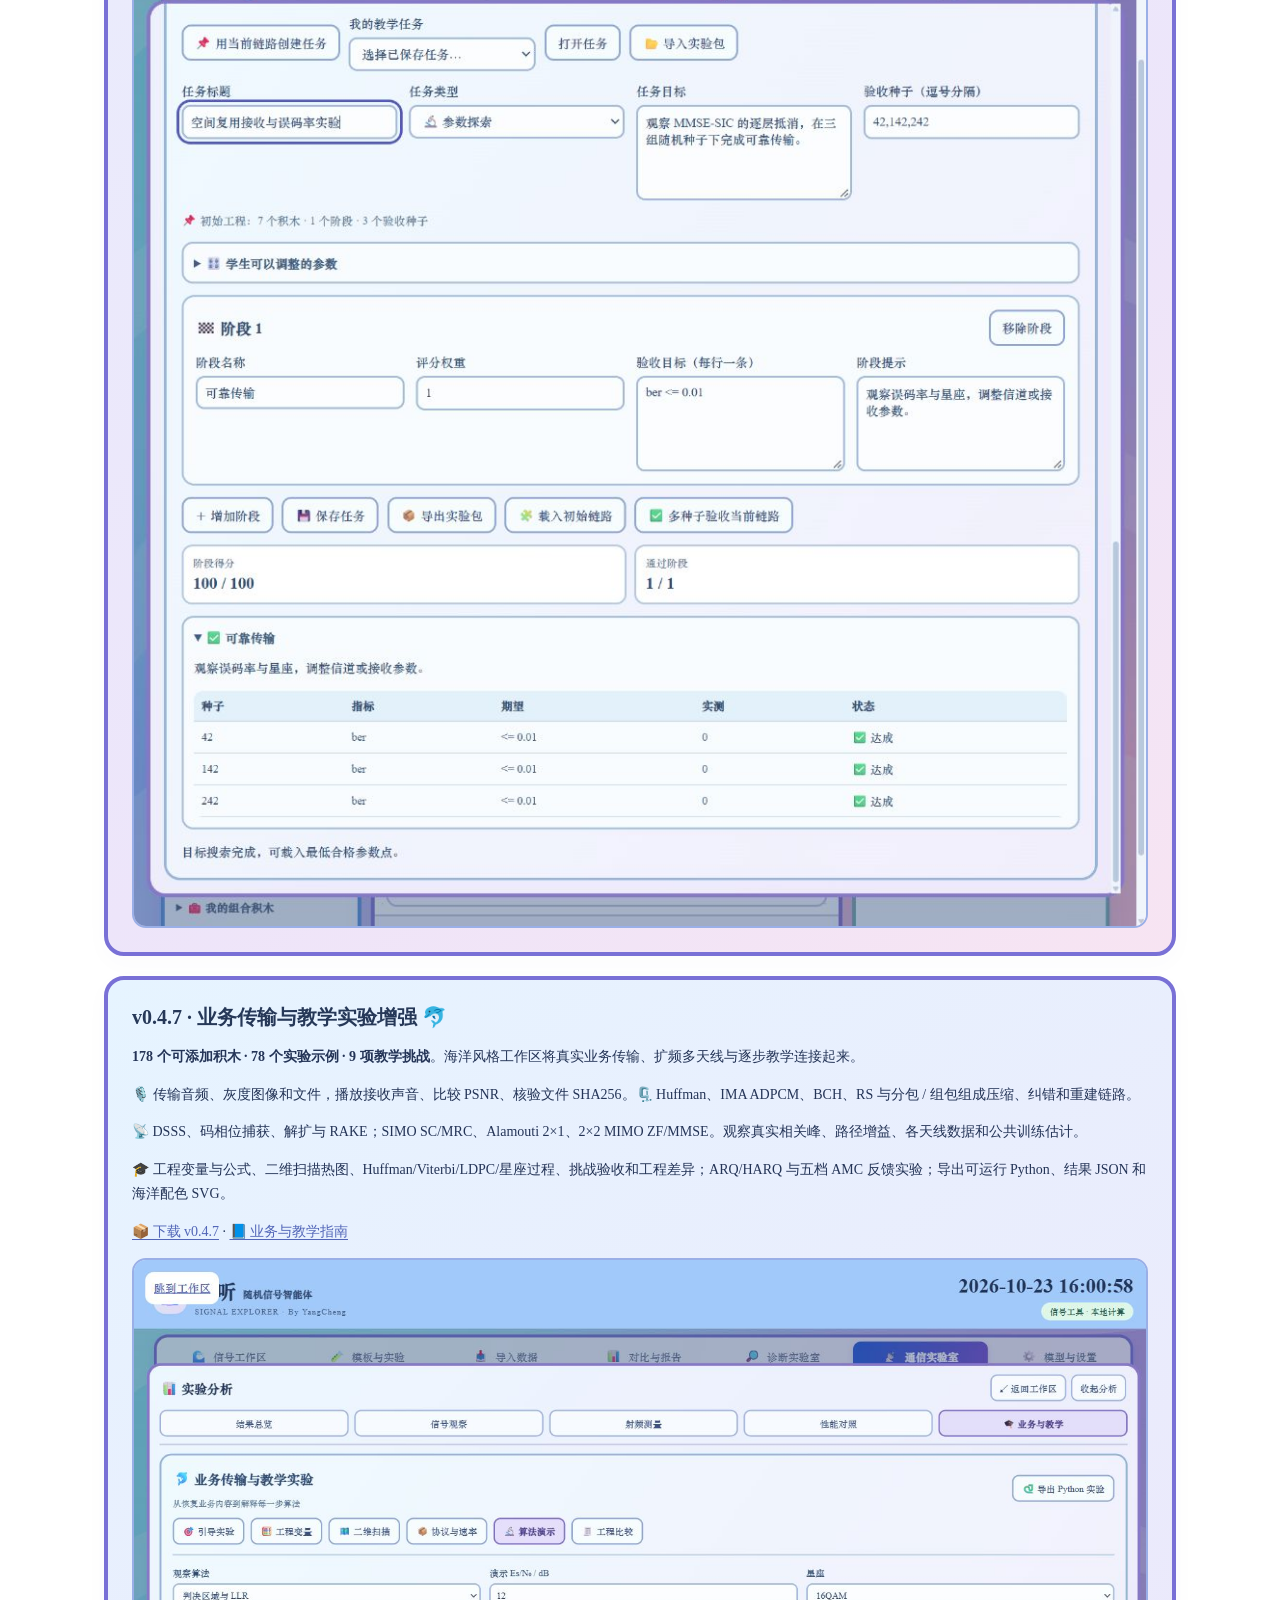
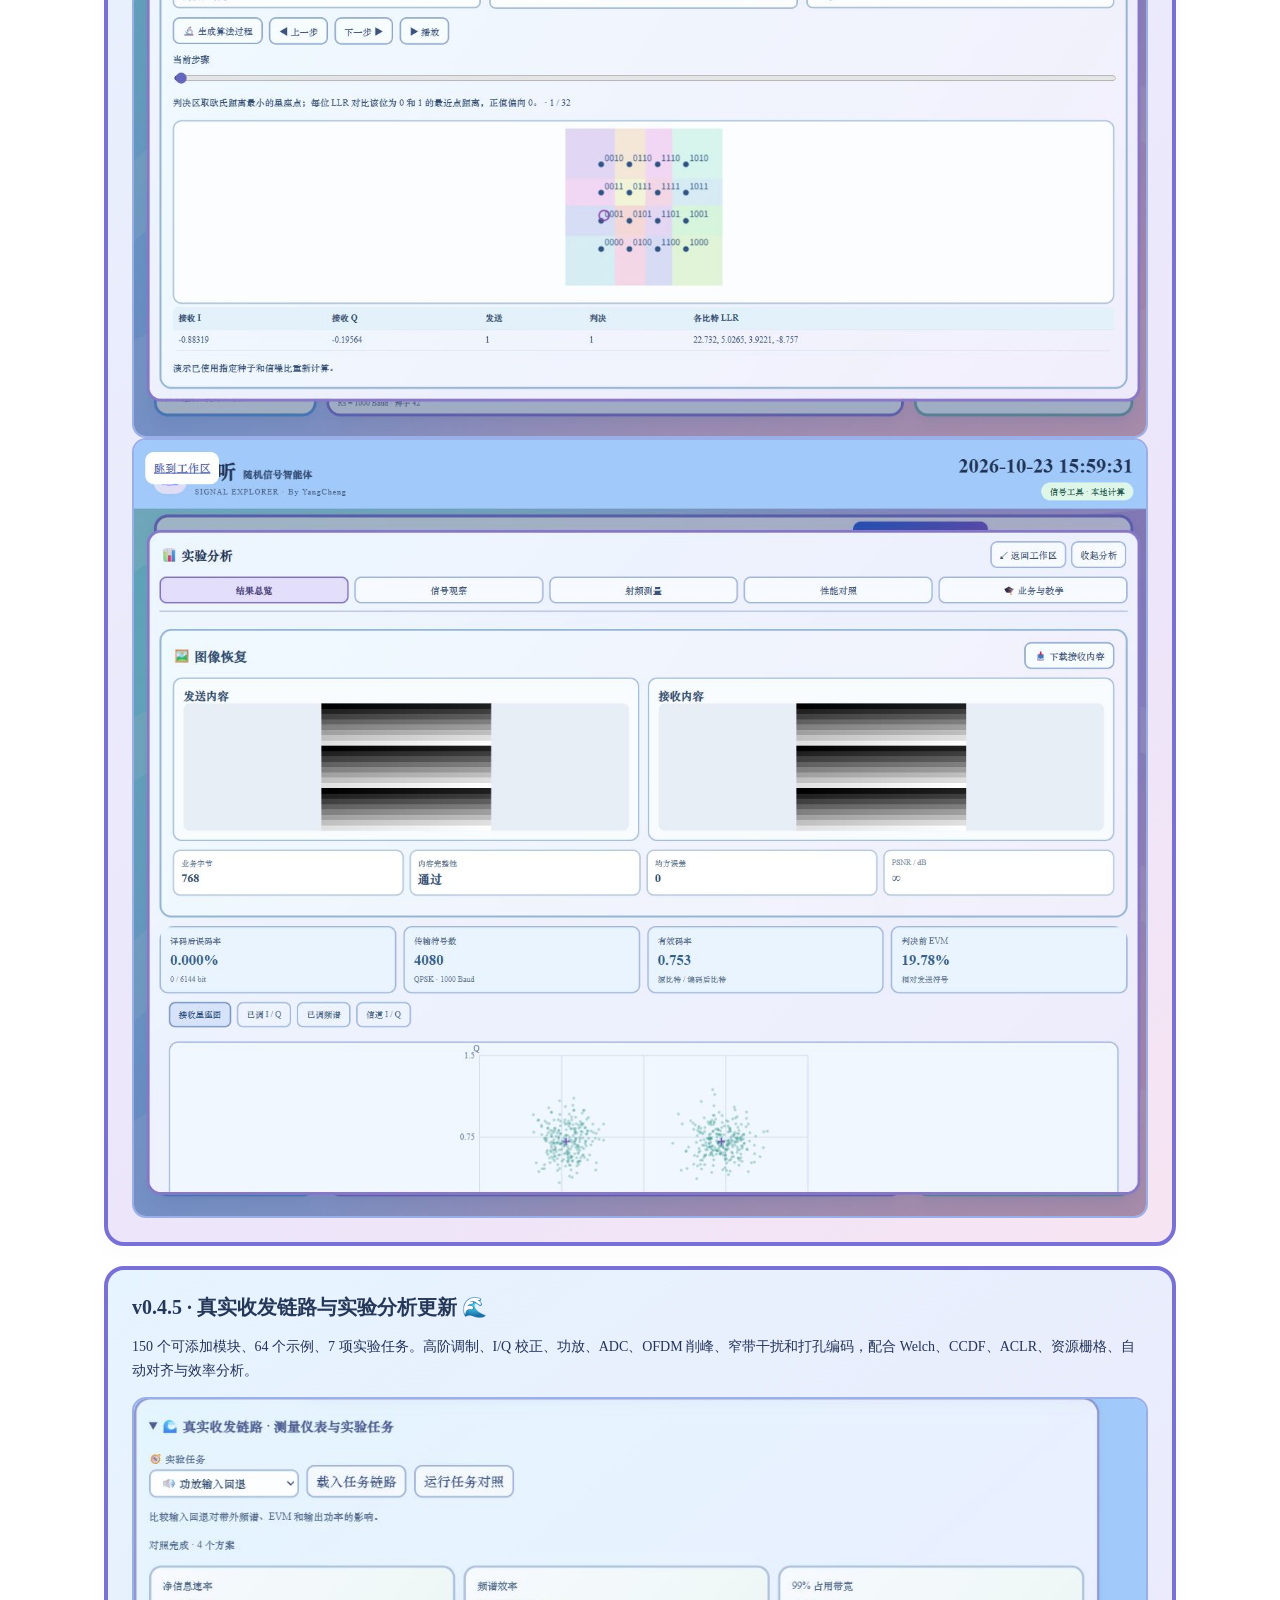
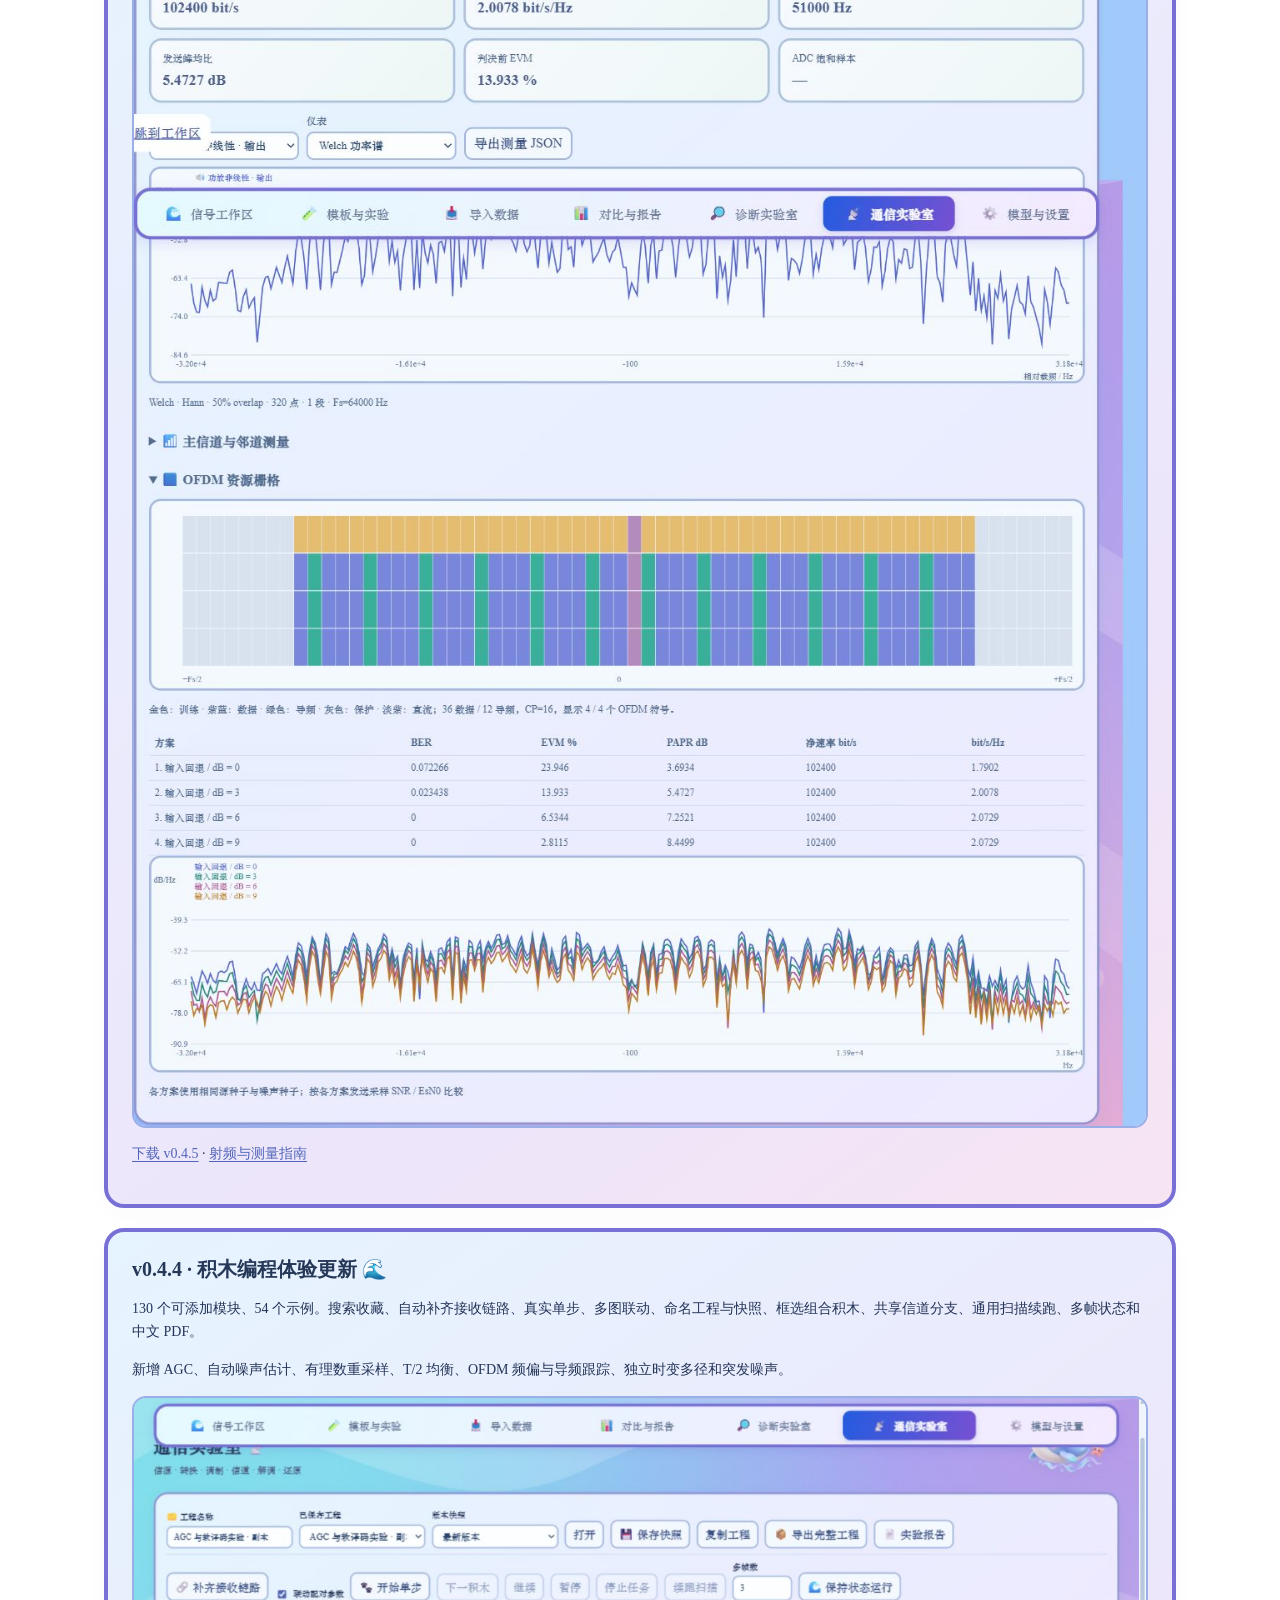
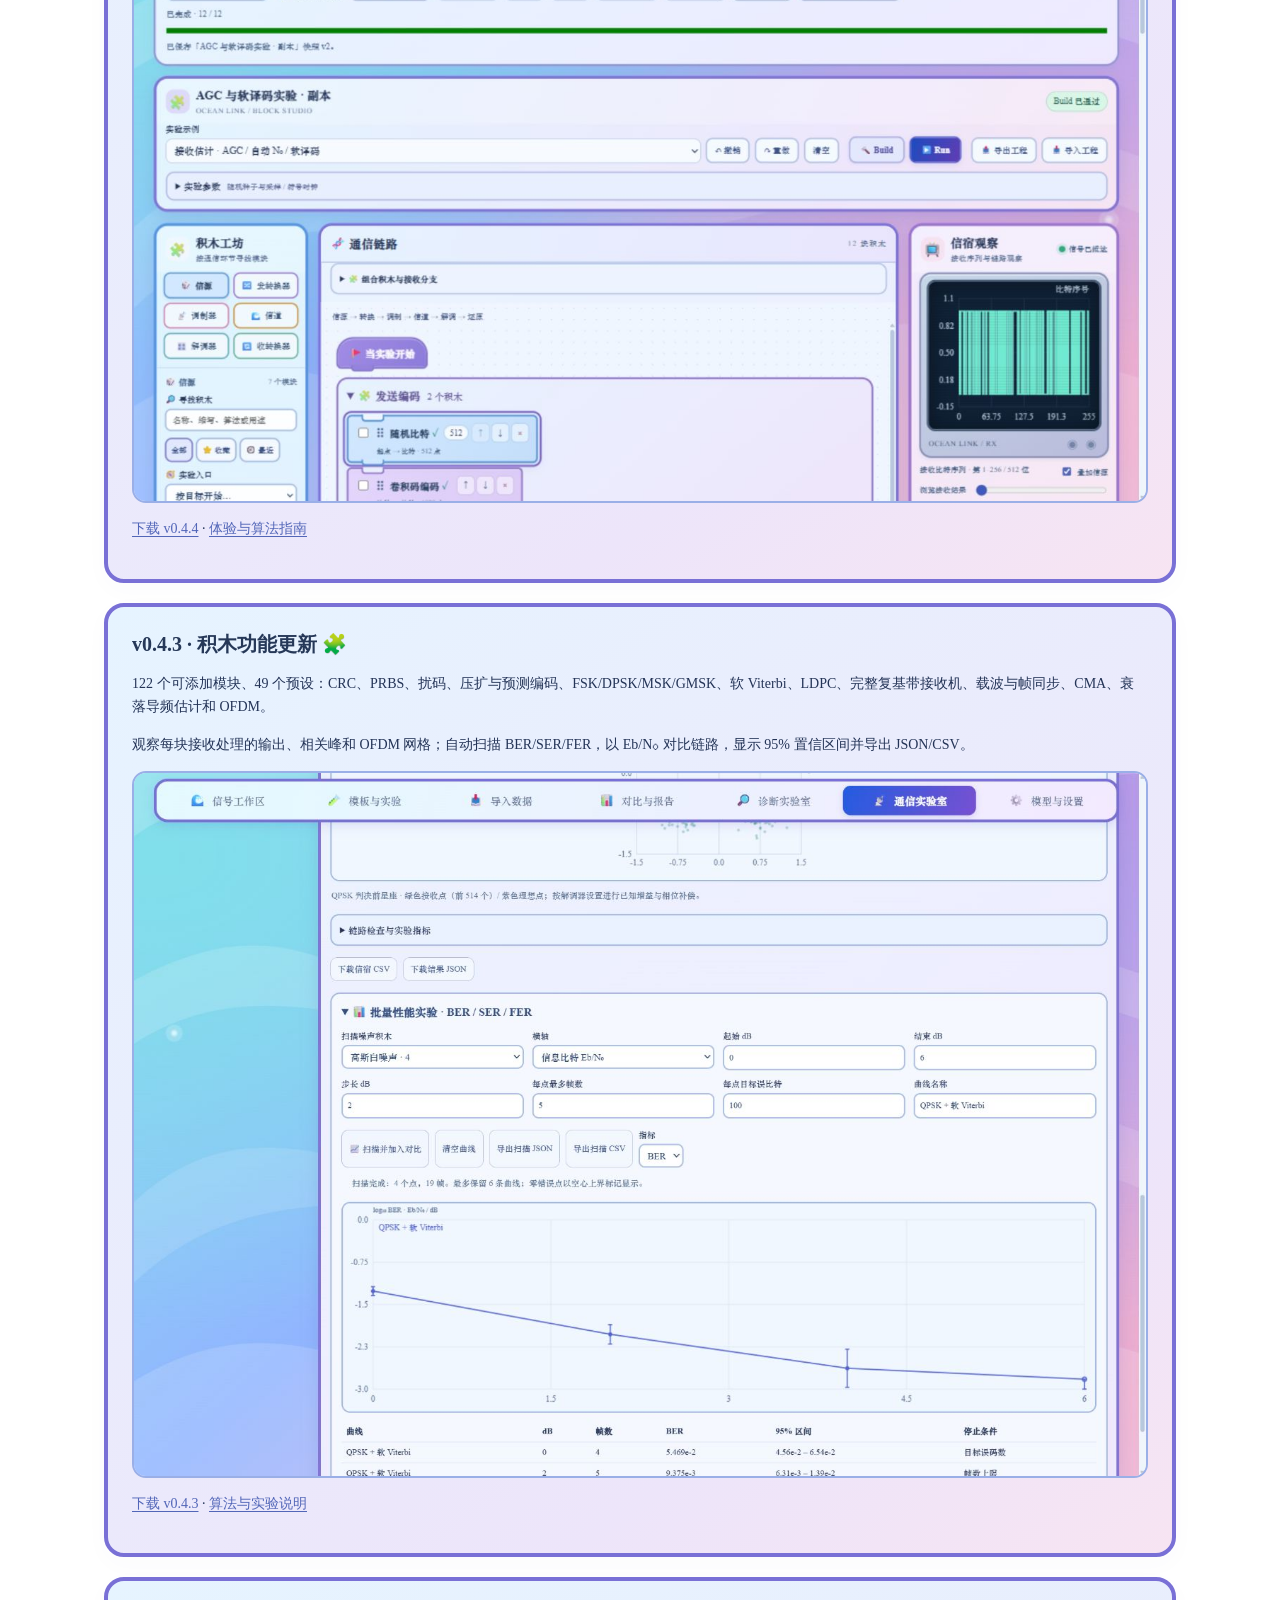
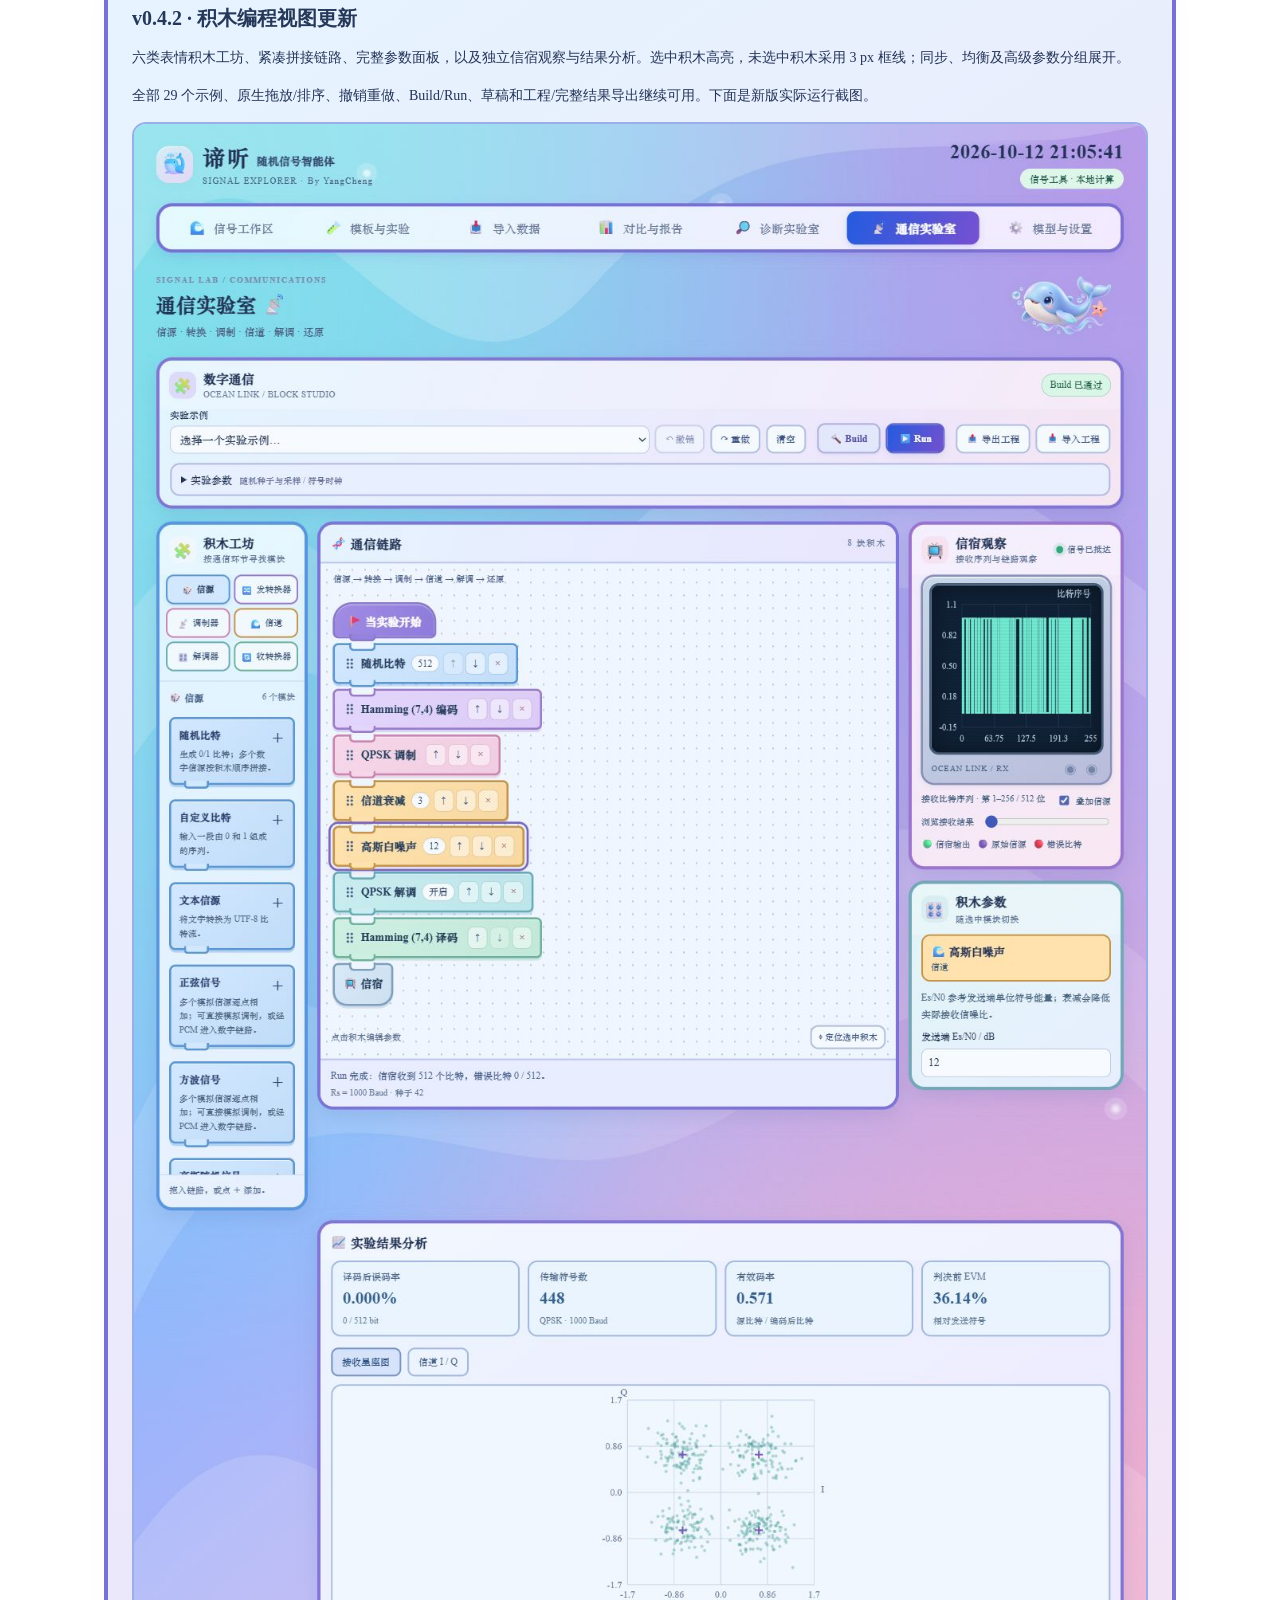
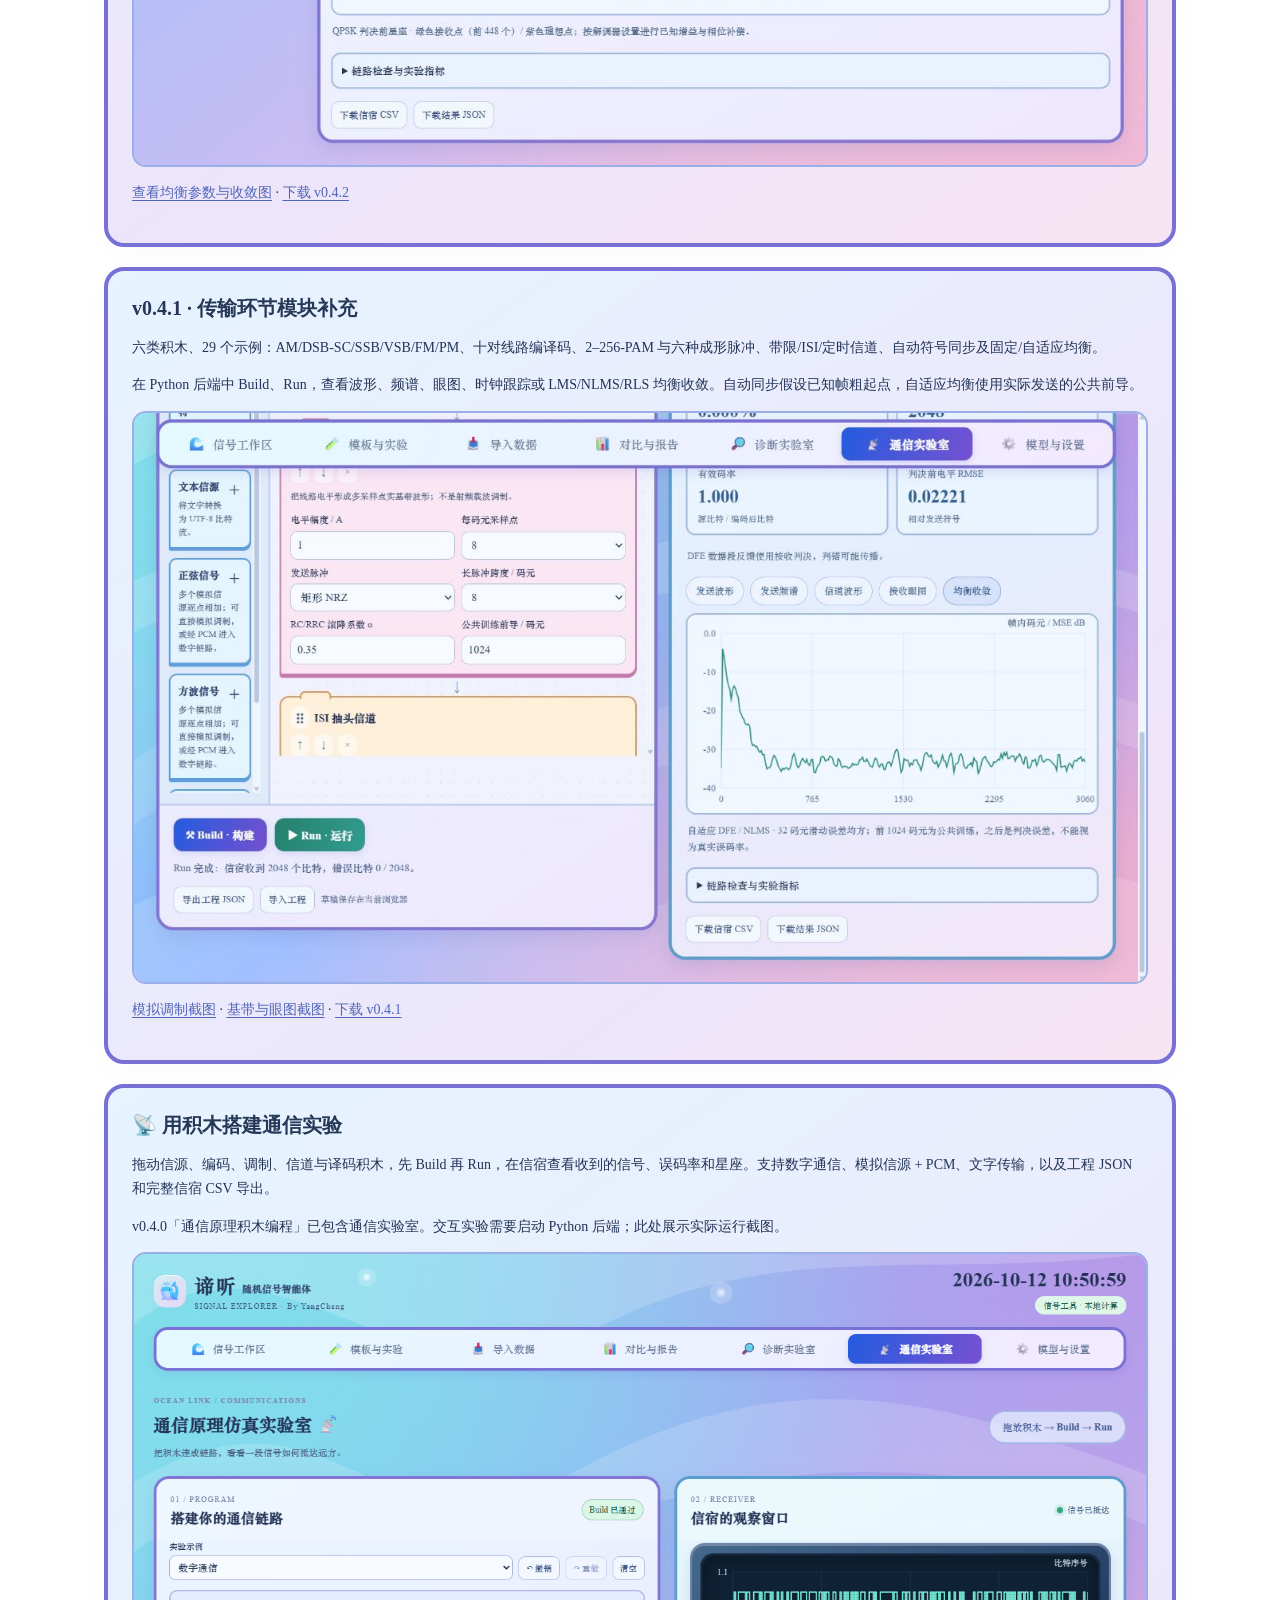
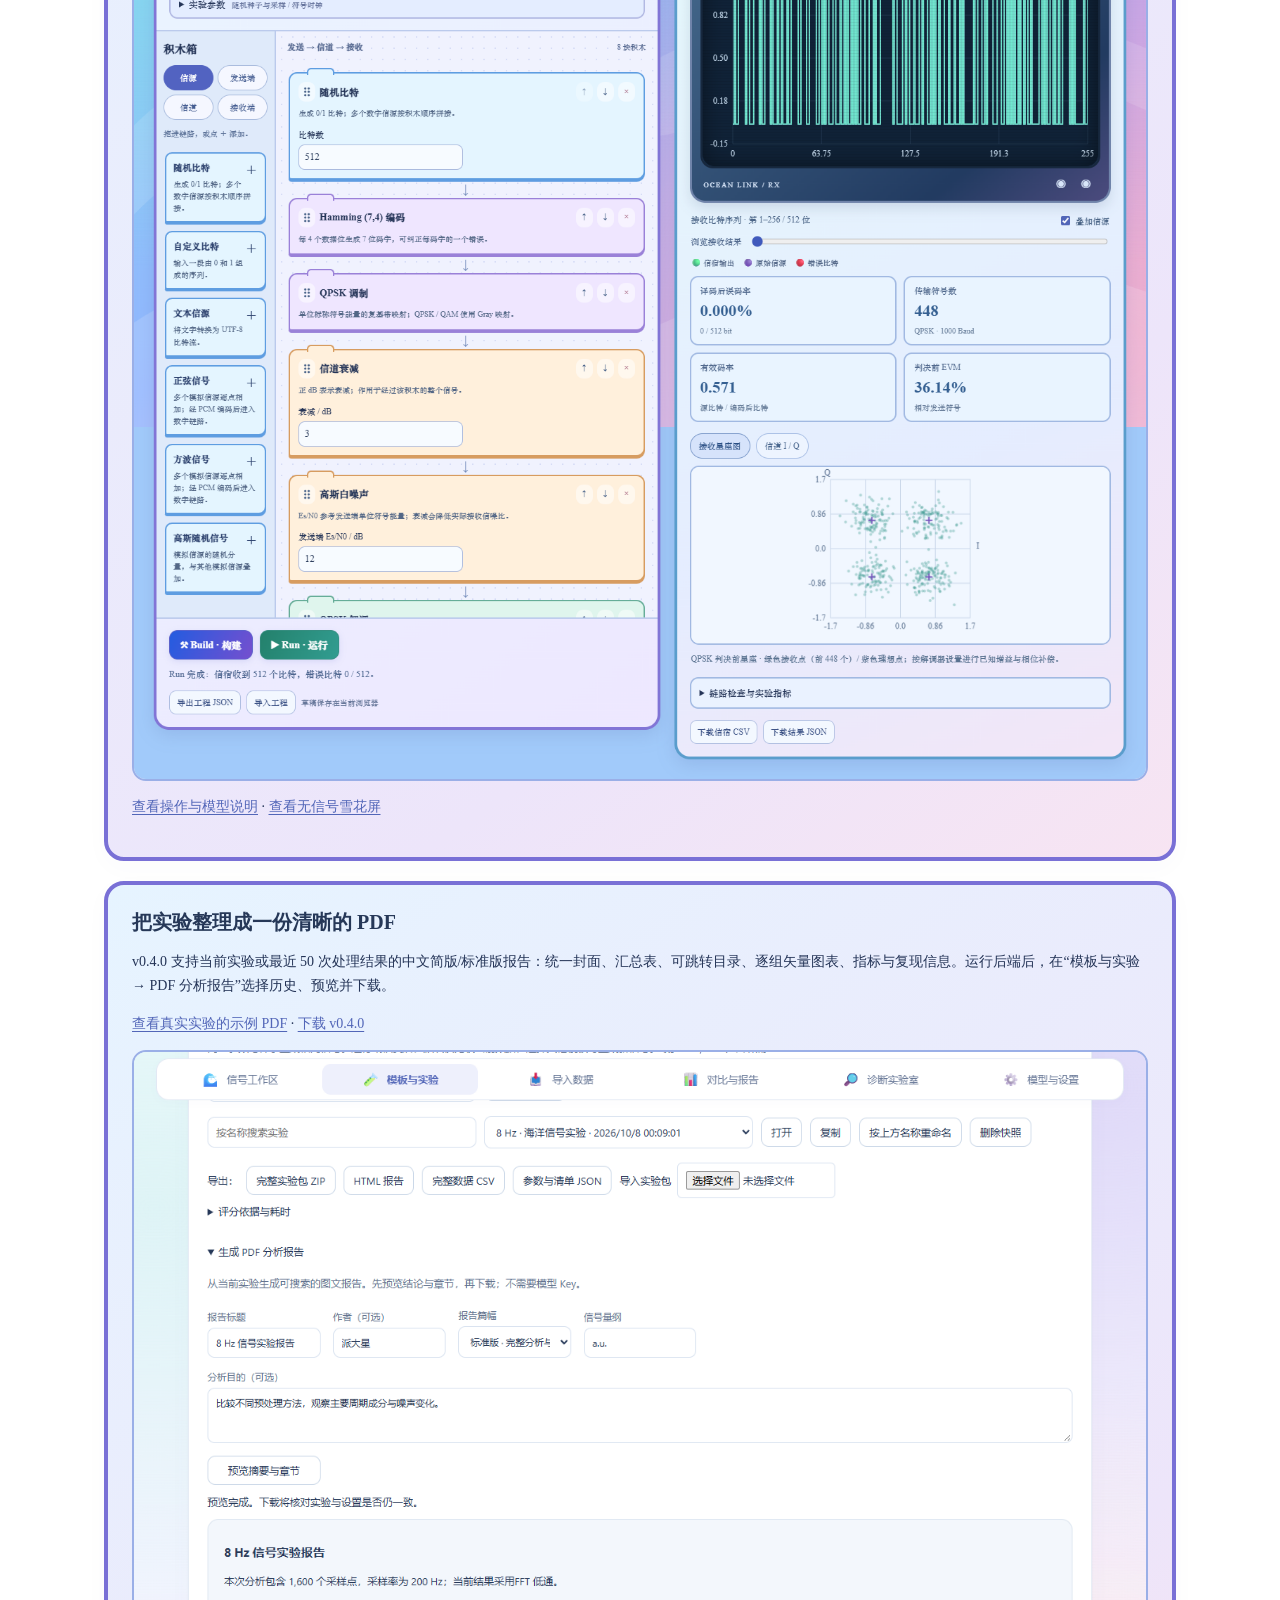
==== commit 1ea1ffed: "发布 v0.4.11：可视接线与分支实验" ====
--- a/docs/index.html
+++ b/docs/index.html
@@ -63,7 +63,13 @@
       <h1>谛听 · 随机信号智能体</h1><p>从一条波形开始，探索噪声、规律与细节里的异常。</p>
       <p><a href="https://github.com/PatrickStar-cmd/random-signal-agent#readme">开始使用</a> · 固定实验结果预览</p></div>
       <img src="images/ocean-whale.webp" alt="" width="1536" height="1024" decoding="async"></header>
-  <main><section id="autonomous-receiver-preview"><h2>v0.4.10 · 自主接收与实验分析增强 🌊</h2>
+  <main><section id="visual-wiring-preview"><h2>v0.4.11 · 可视接线与分支实验 🪸</h2>
+<p><strong>231 个可添加积木 + 固定信宿 · 122 个线性预设 · 2 个可视实验入口</strong>。</p>
+<p>🔌 共享前段、2–4 路接收、双输入汇合与公共译码尾段；支持端口连接、拖动布局、撤销和工程保存。</p>
+<p>⚡ 真实冻结信道输入与局部重跑；🛰️ 多目标距离 / 速度回波；🎯 二维 CA-CFAR、门限与噪声热图；📦 完整 JSON、Python 和 PDF 导出。</p>
+<p><a href="https://github.com/PatrickStar-cmd/random-signal-agent/releases/tag/v0.4.11">📦 下载 v0.4.11</a> · <a href="https://github.com/PatrickStar-cmd/random-signal-agent/blob/main/工程文件/代码/docs/communications-v0411.md">📘 使用指南</a></p>
+<a href="images/communications-v0411.png"><img class="preview-image" src="images/communications-v0411.png" alt="海洋风格的可视接线与分支实验工作区" loading="lazy"></a></section>
+<section id="autonomous-receiver-preview"><h2>v0.4.10 · 自主接收与实验分析增强 🌊</h2>
 <p><strong>230 个可添加积木 + 固定信宿 · 121 个实验示例</strong>。从真实波形恢复帧头、测量信道与目标，再用同种子实验比较接收与设计方案。</p>
 <p>🧵 MLSE · 📐 MUSIC / 自动 MVDR · 🌊 3GPP TDL-A/B/C · 📦 自描述连续帧 · 🌀 Turbo BCJR · 🔁 IR-HARQ / 同预算 Chase。</p>
 <p>🔬 本次算法回放、测量诊断与耗时、约束 Pareto 选参、教师批量评阅和帧级场景；🔱 两路接收汇合，🔭 OFDM 单目标测距测速。</p>
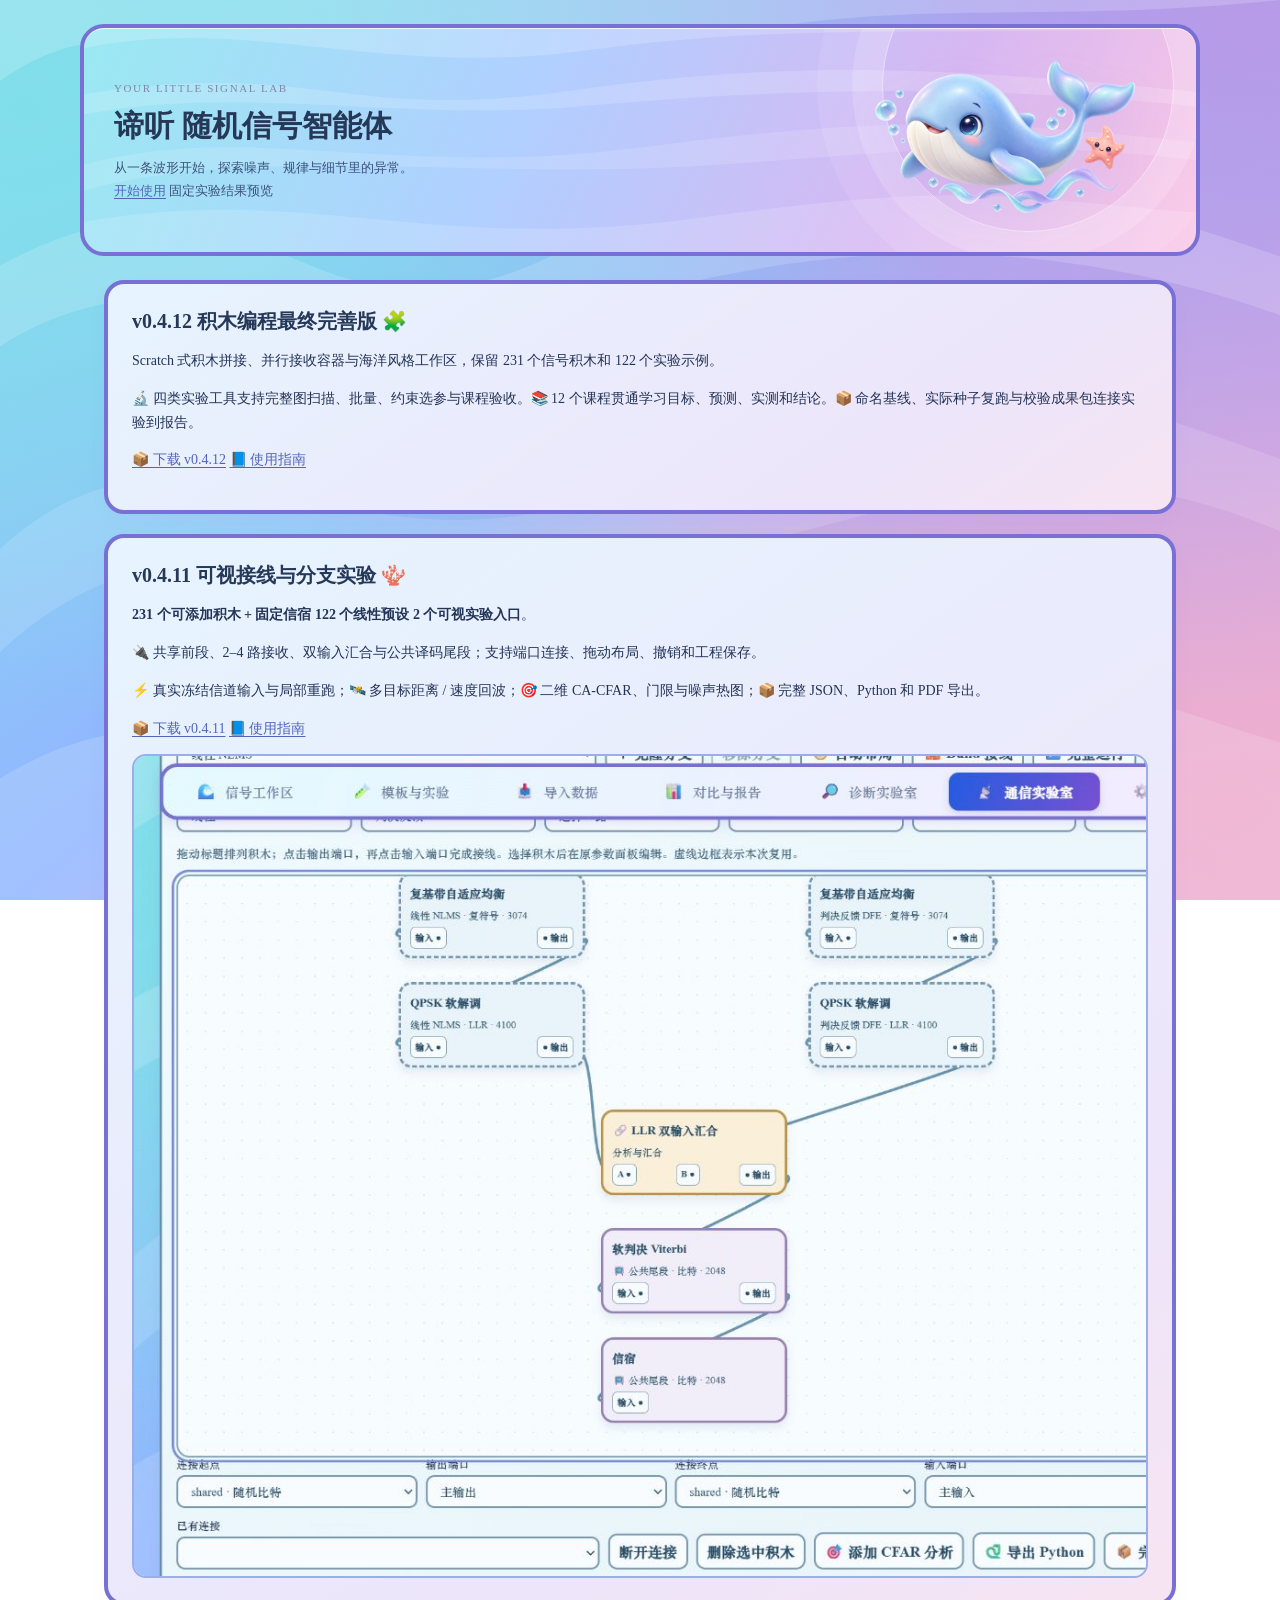
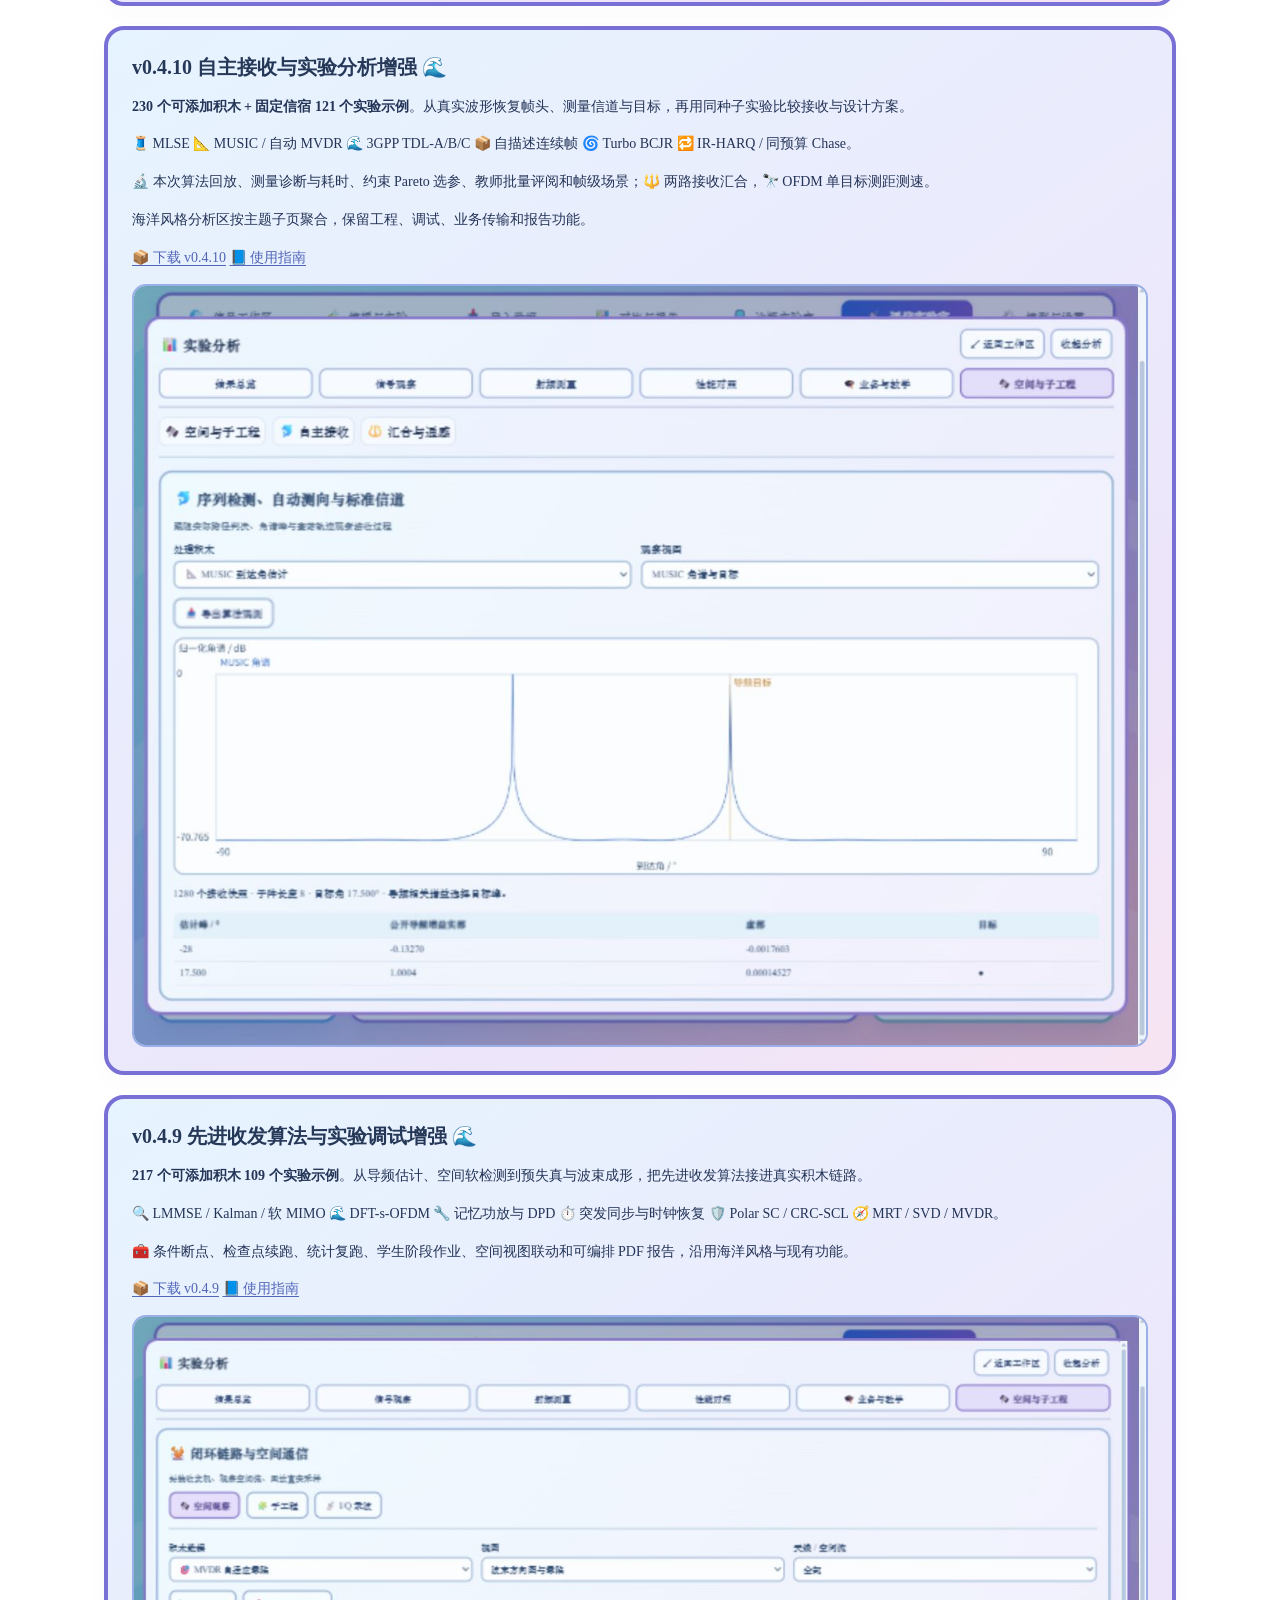
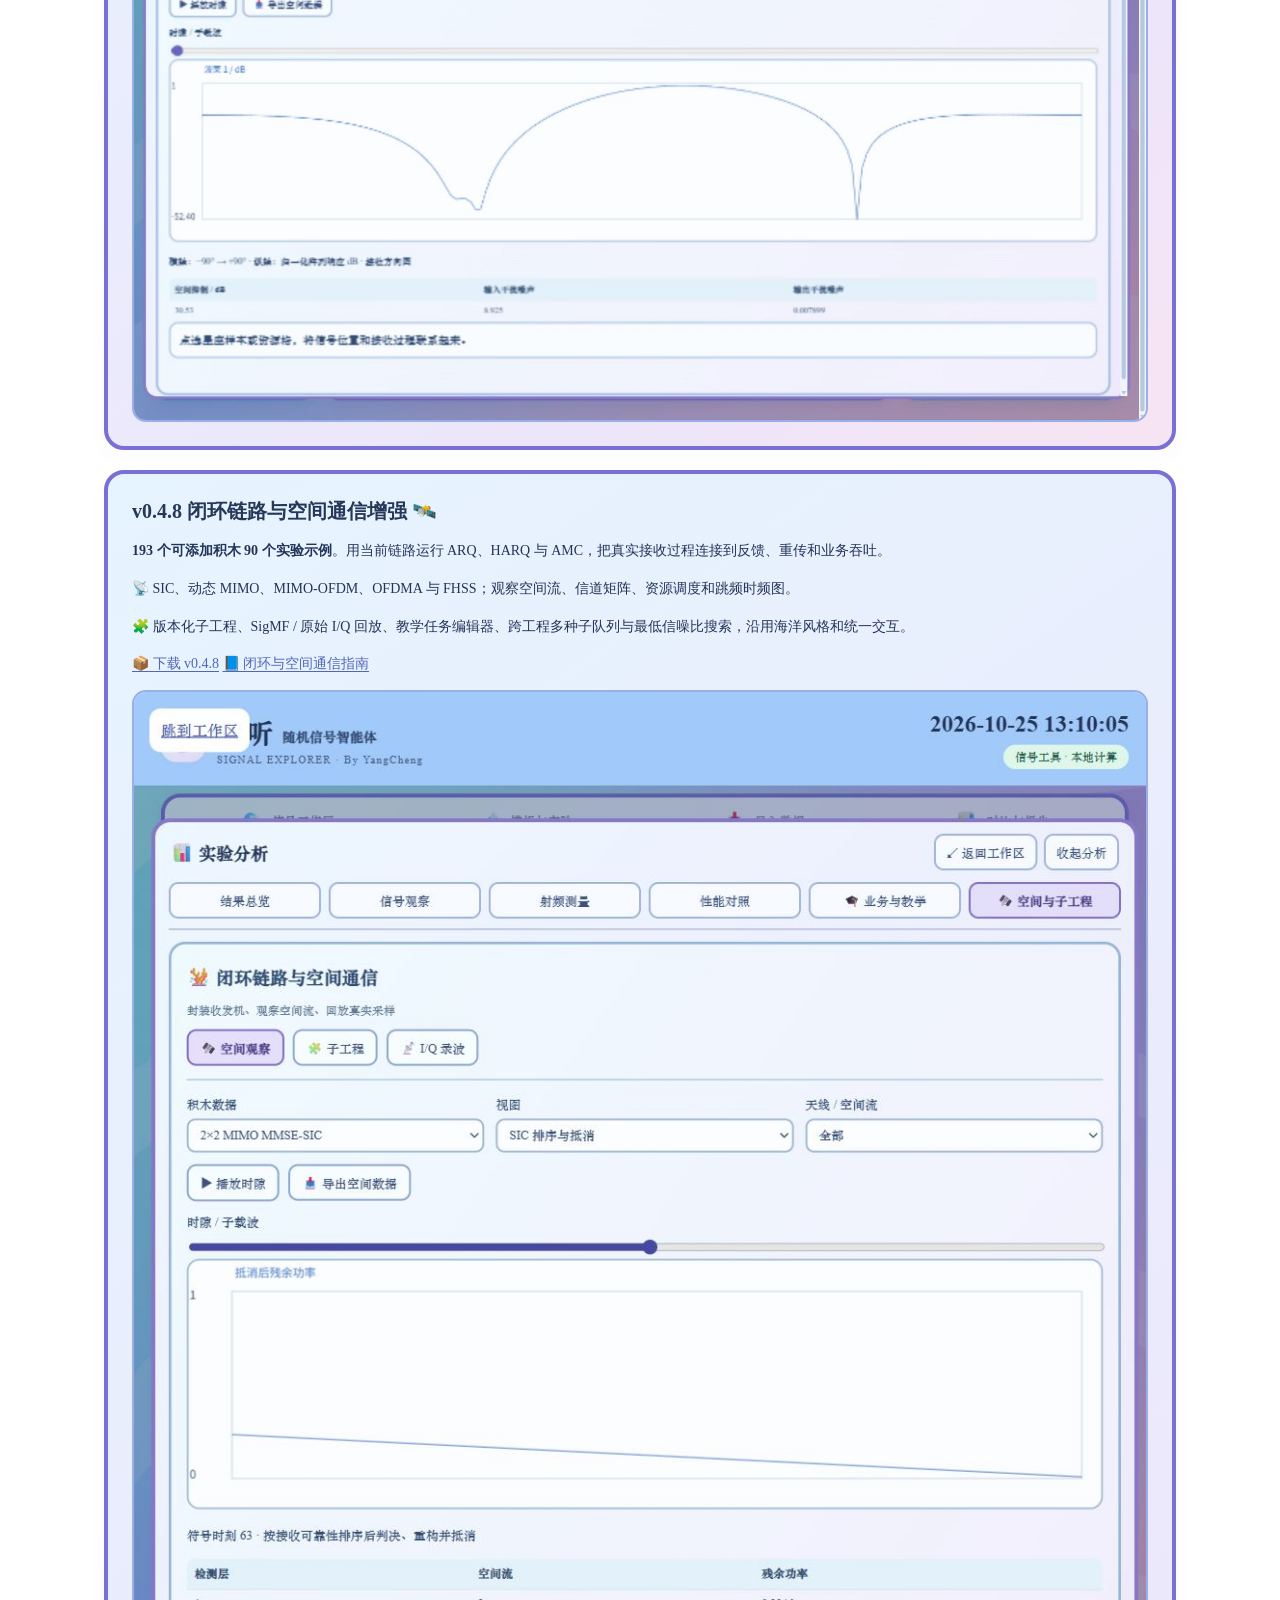
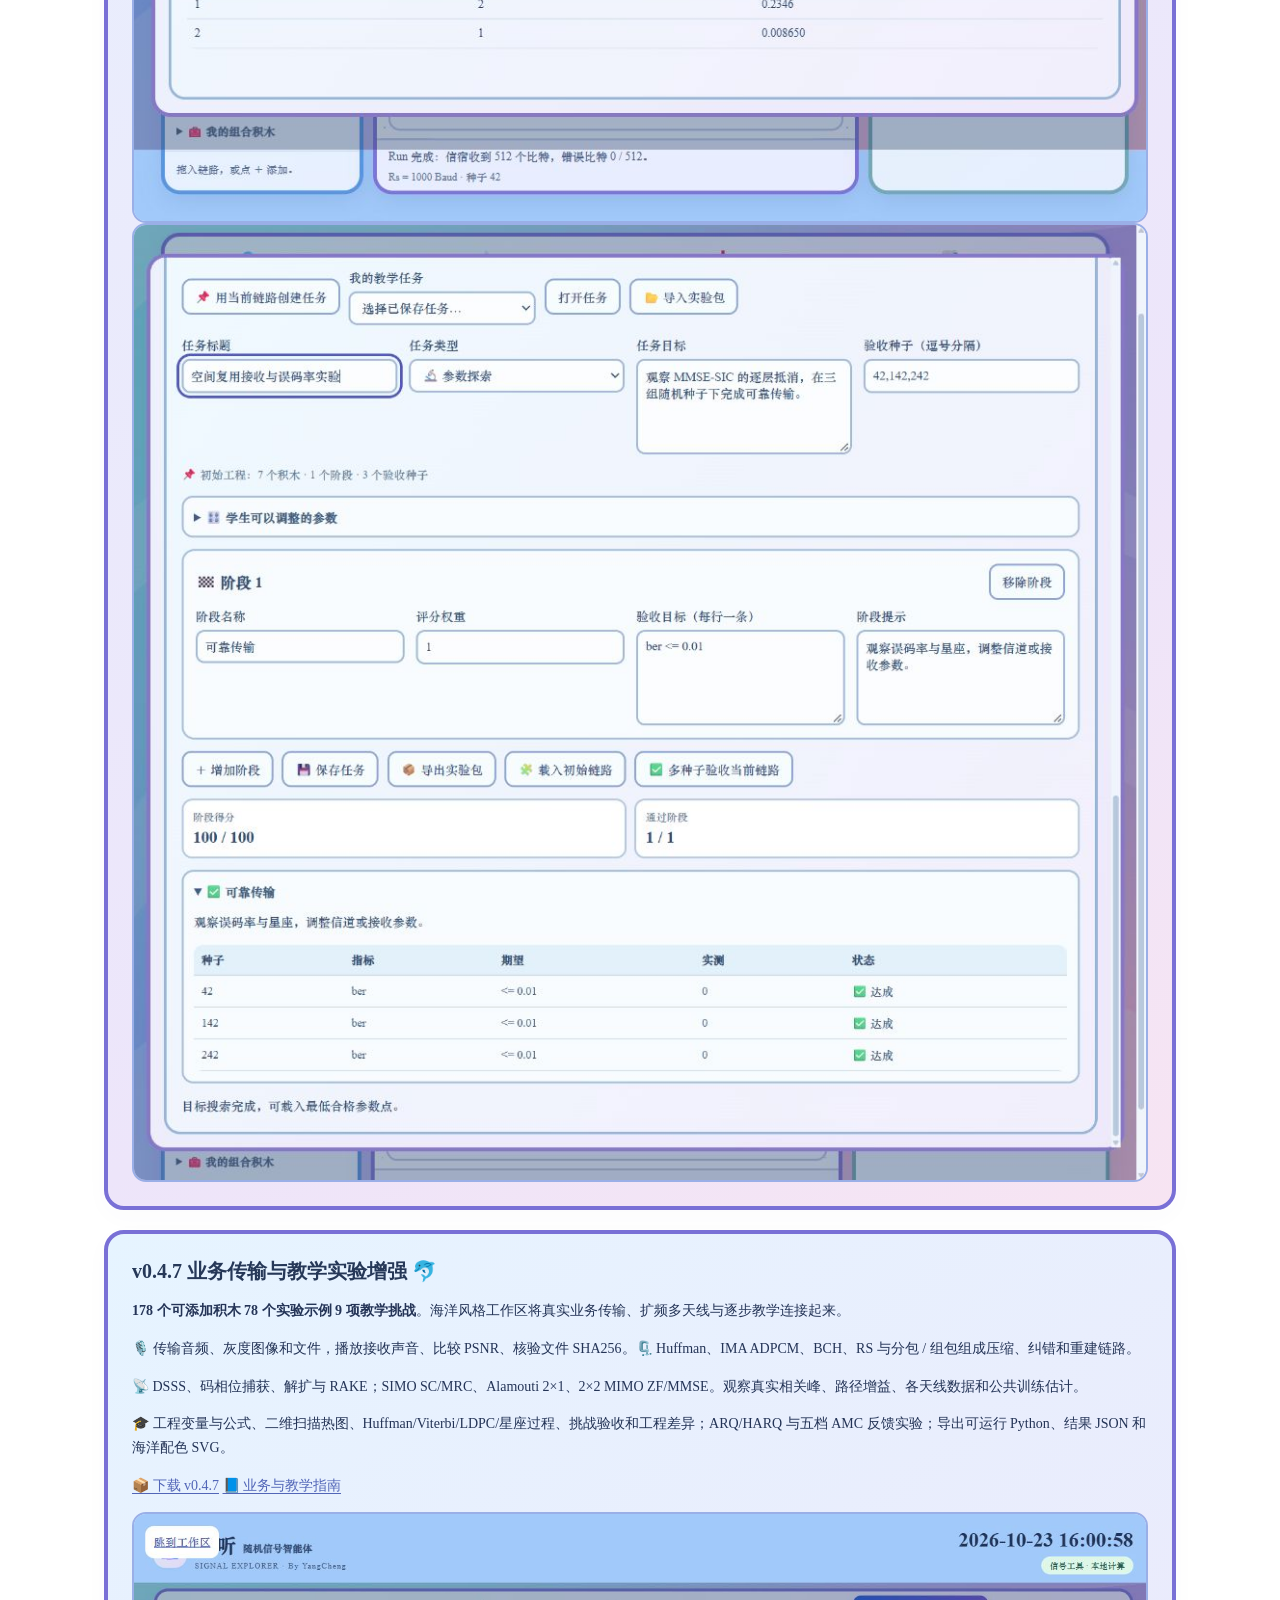
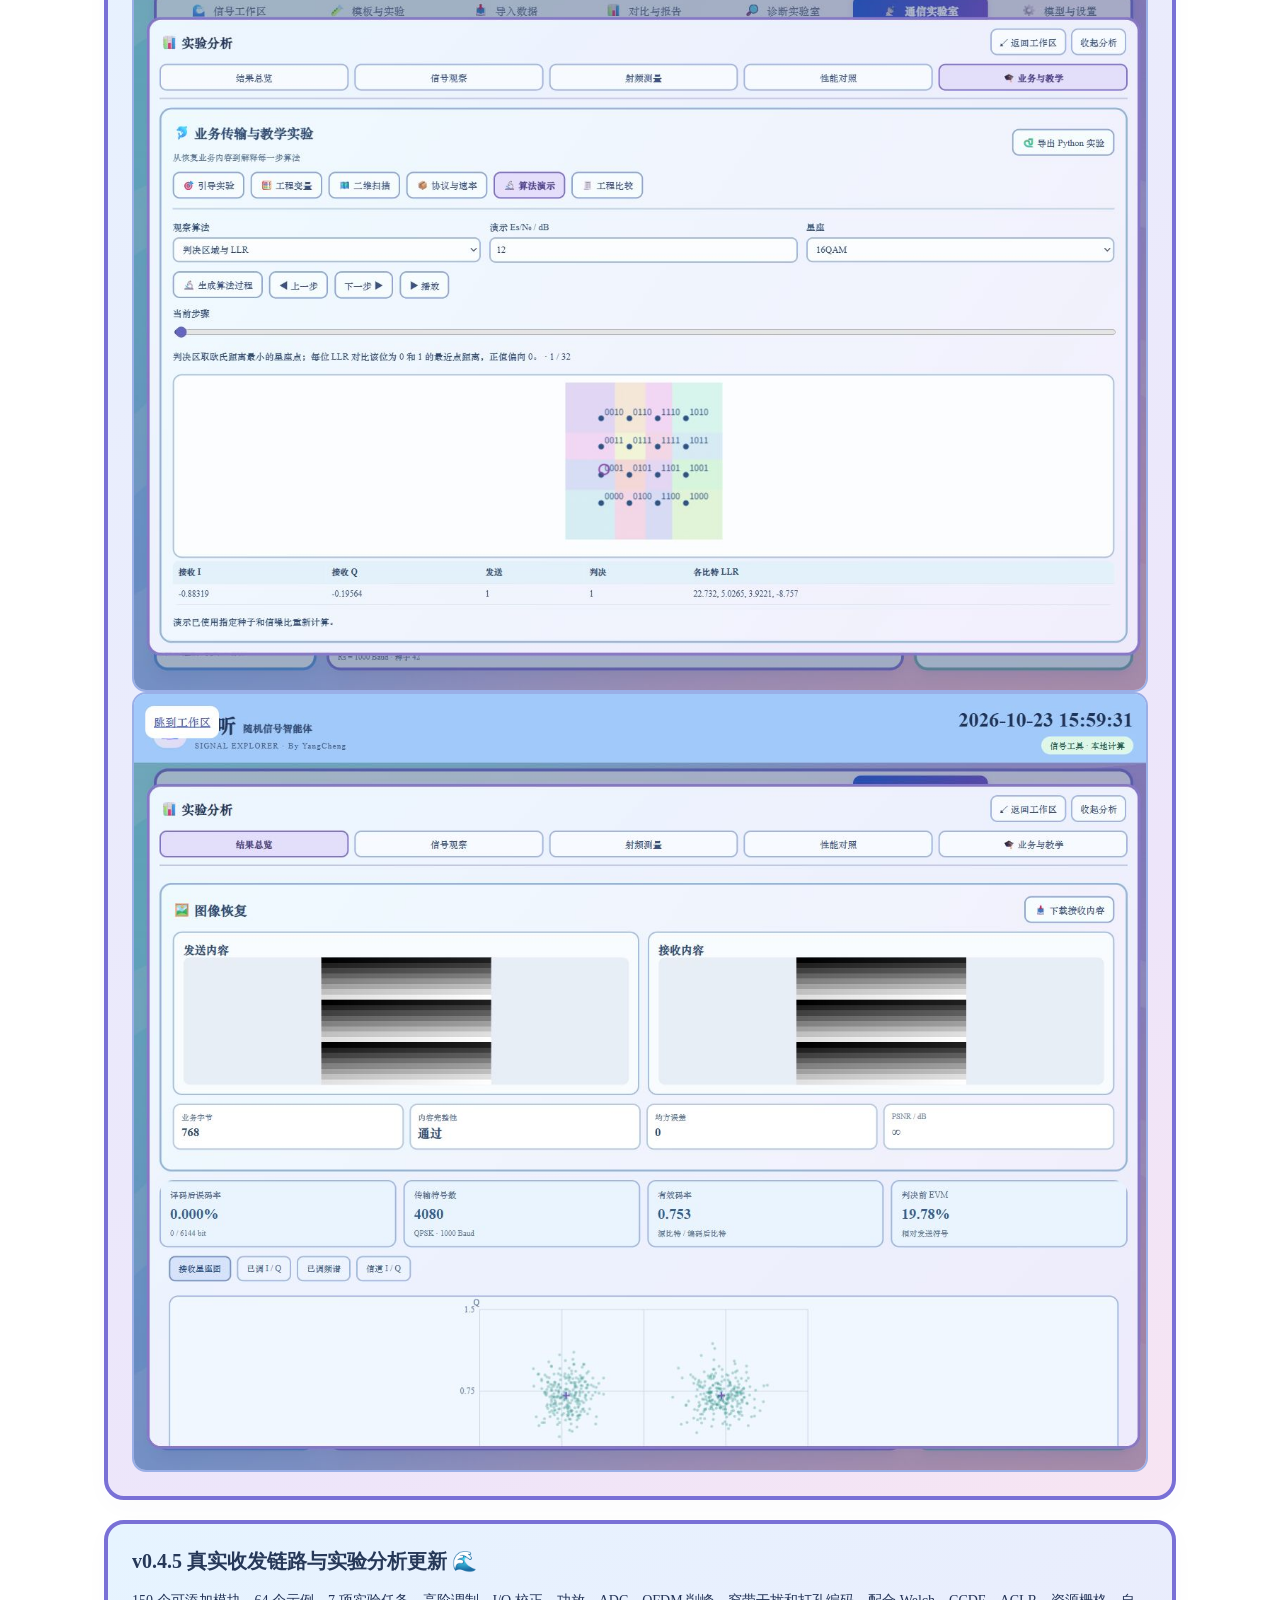
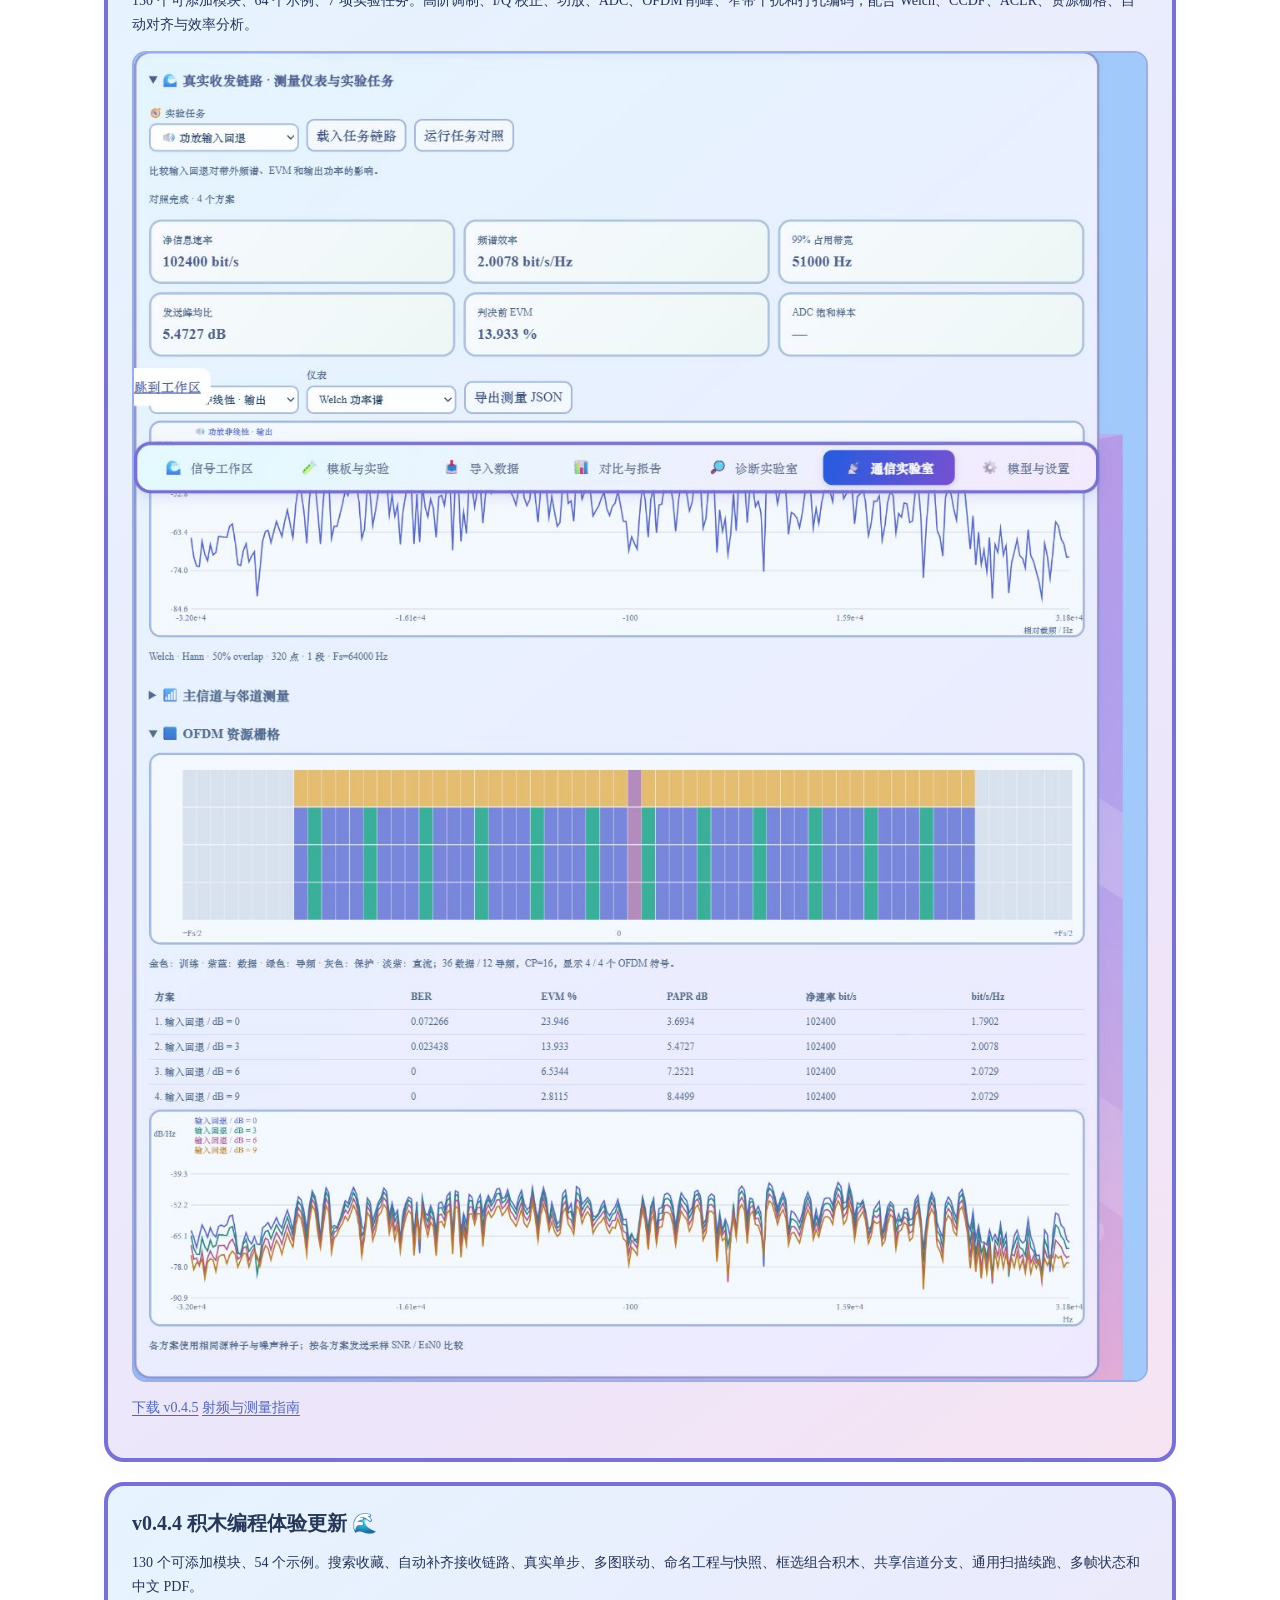
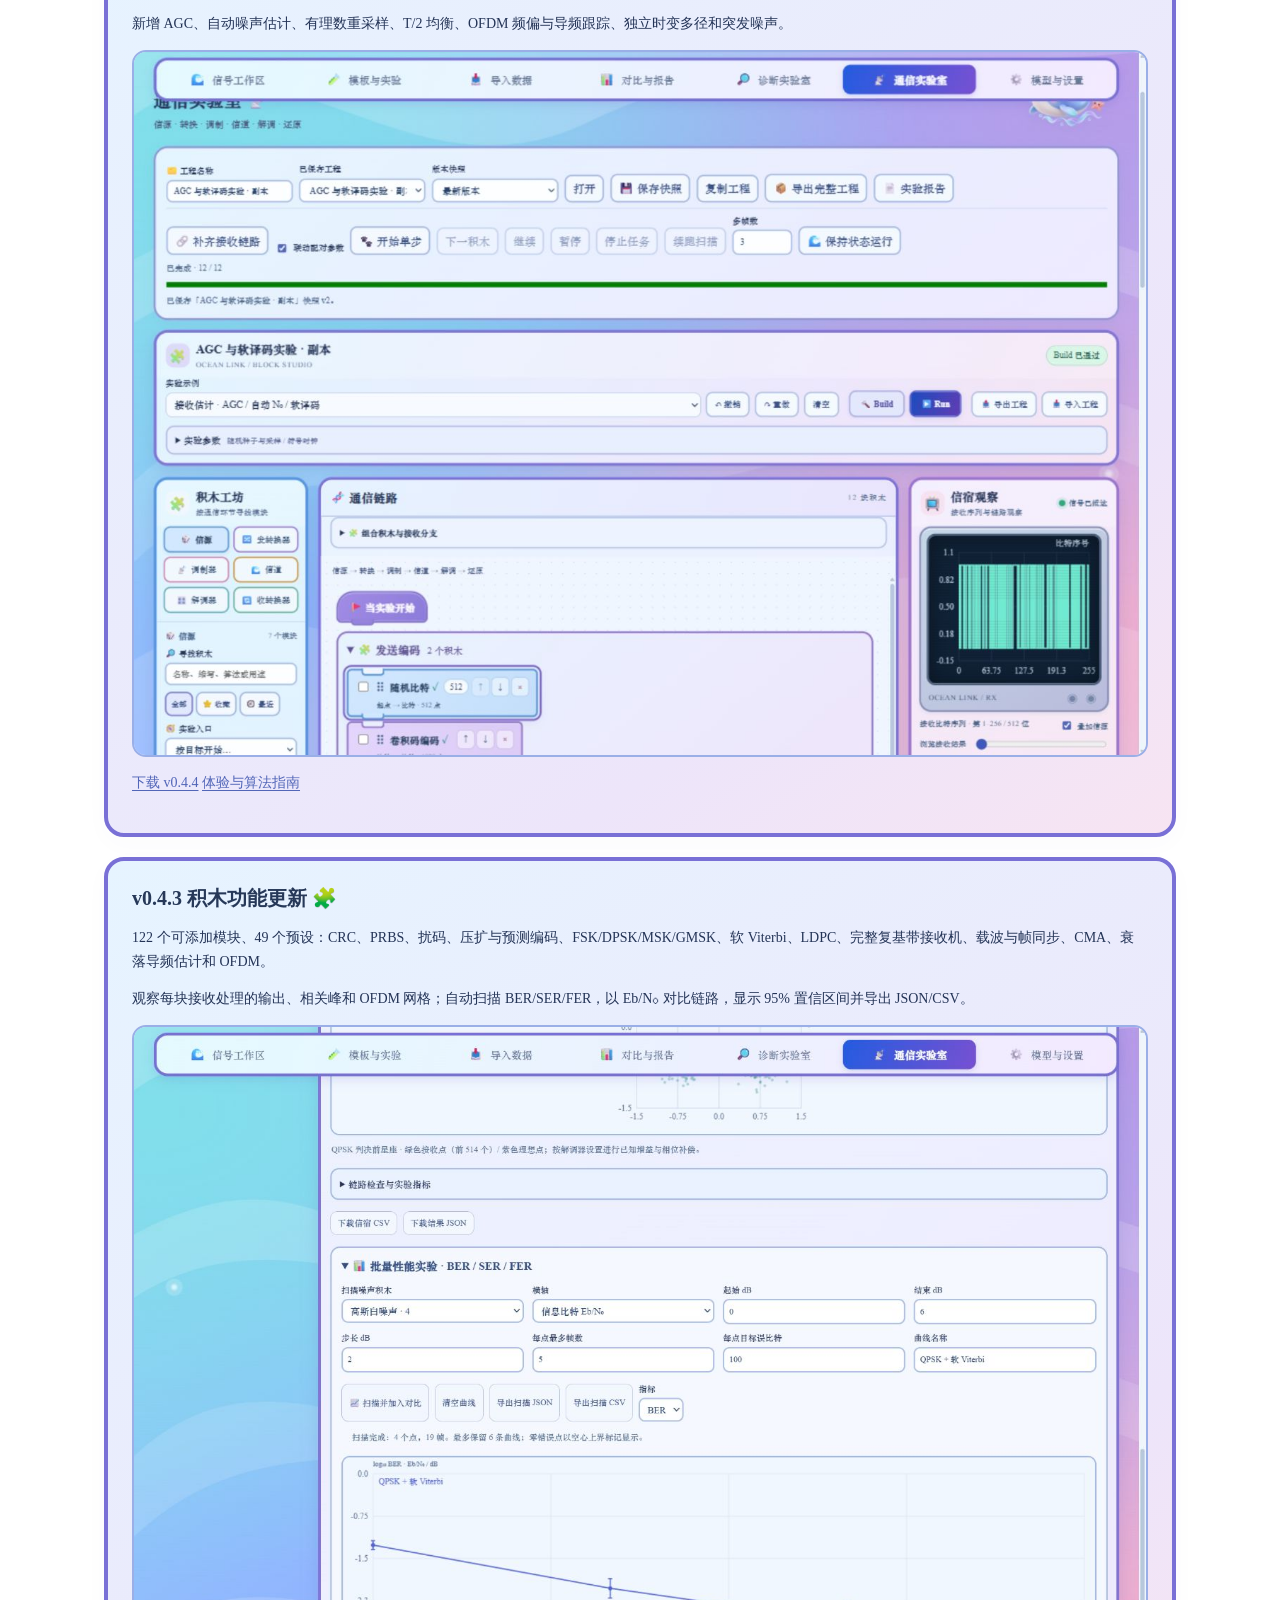
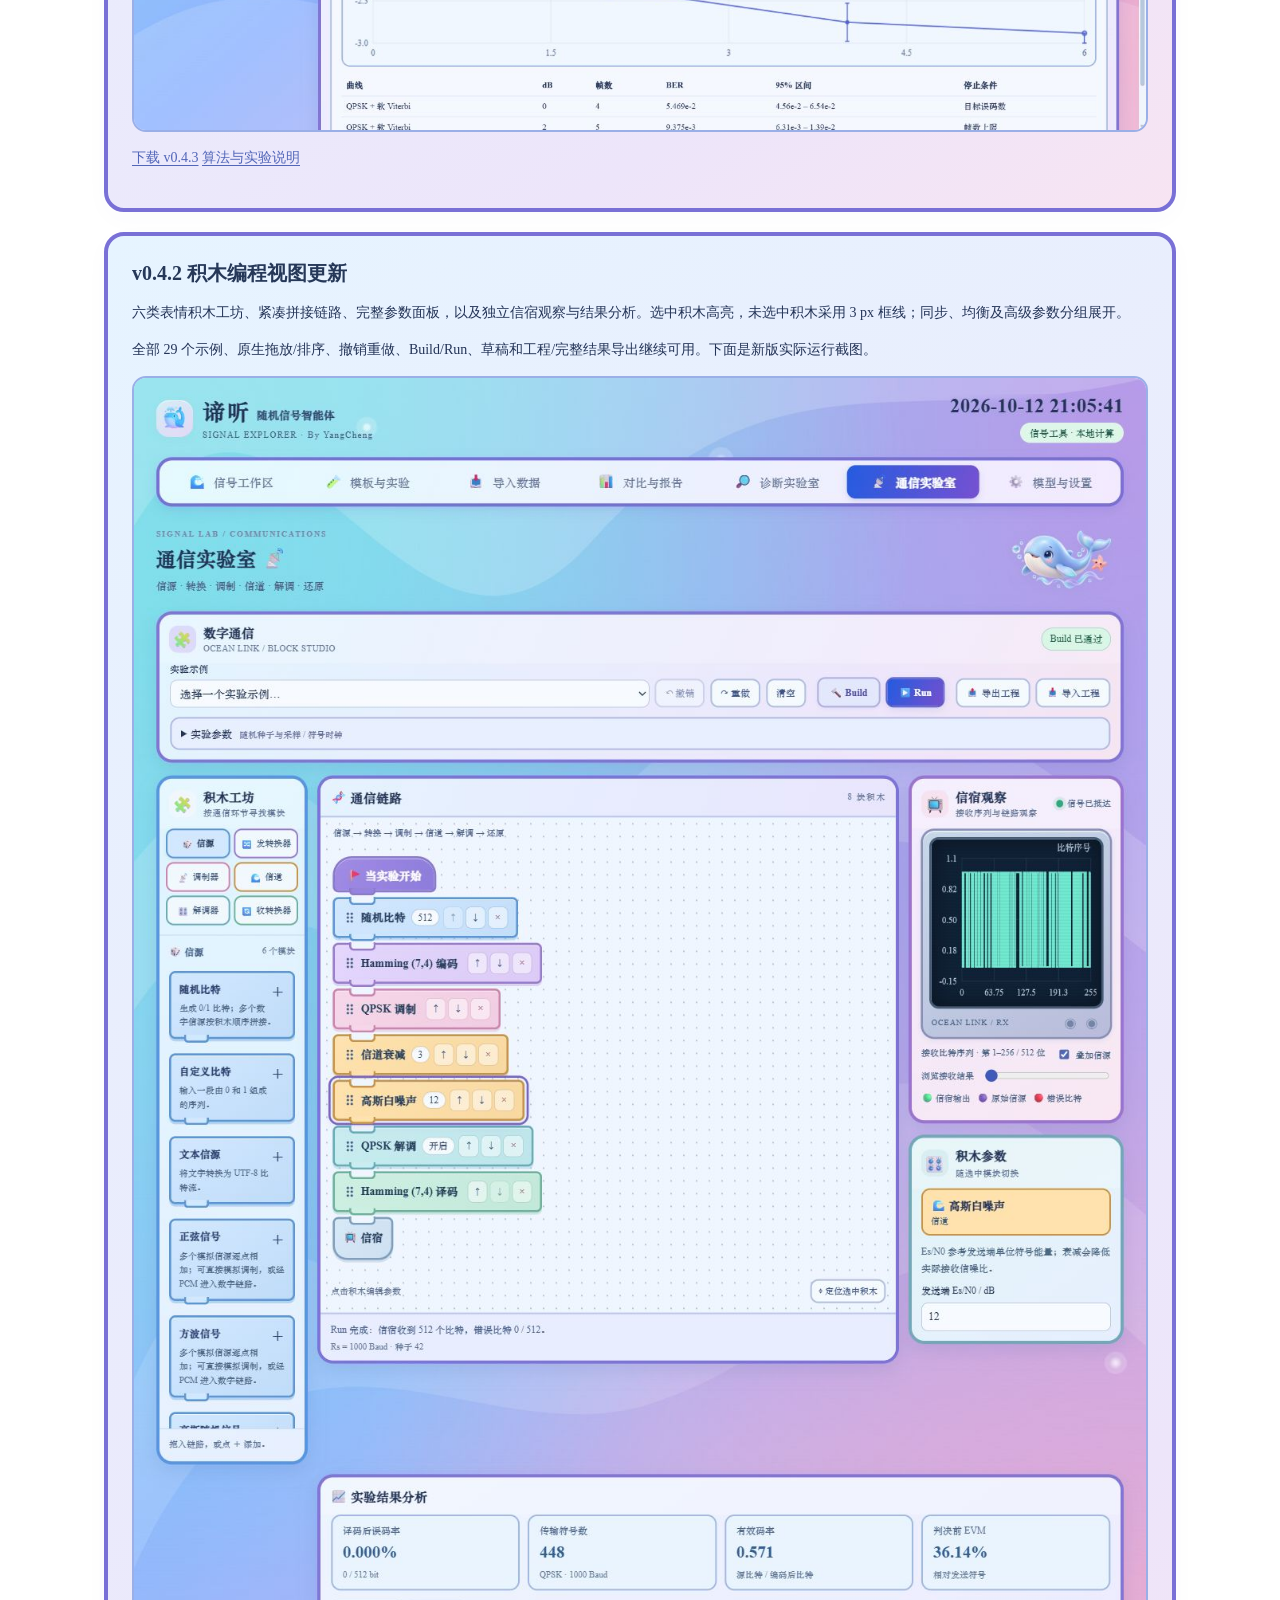
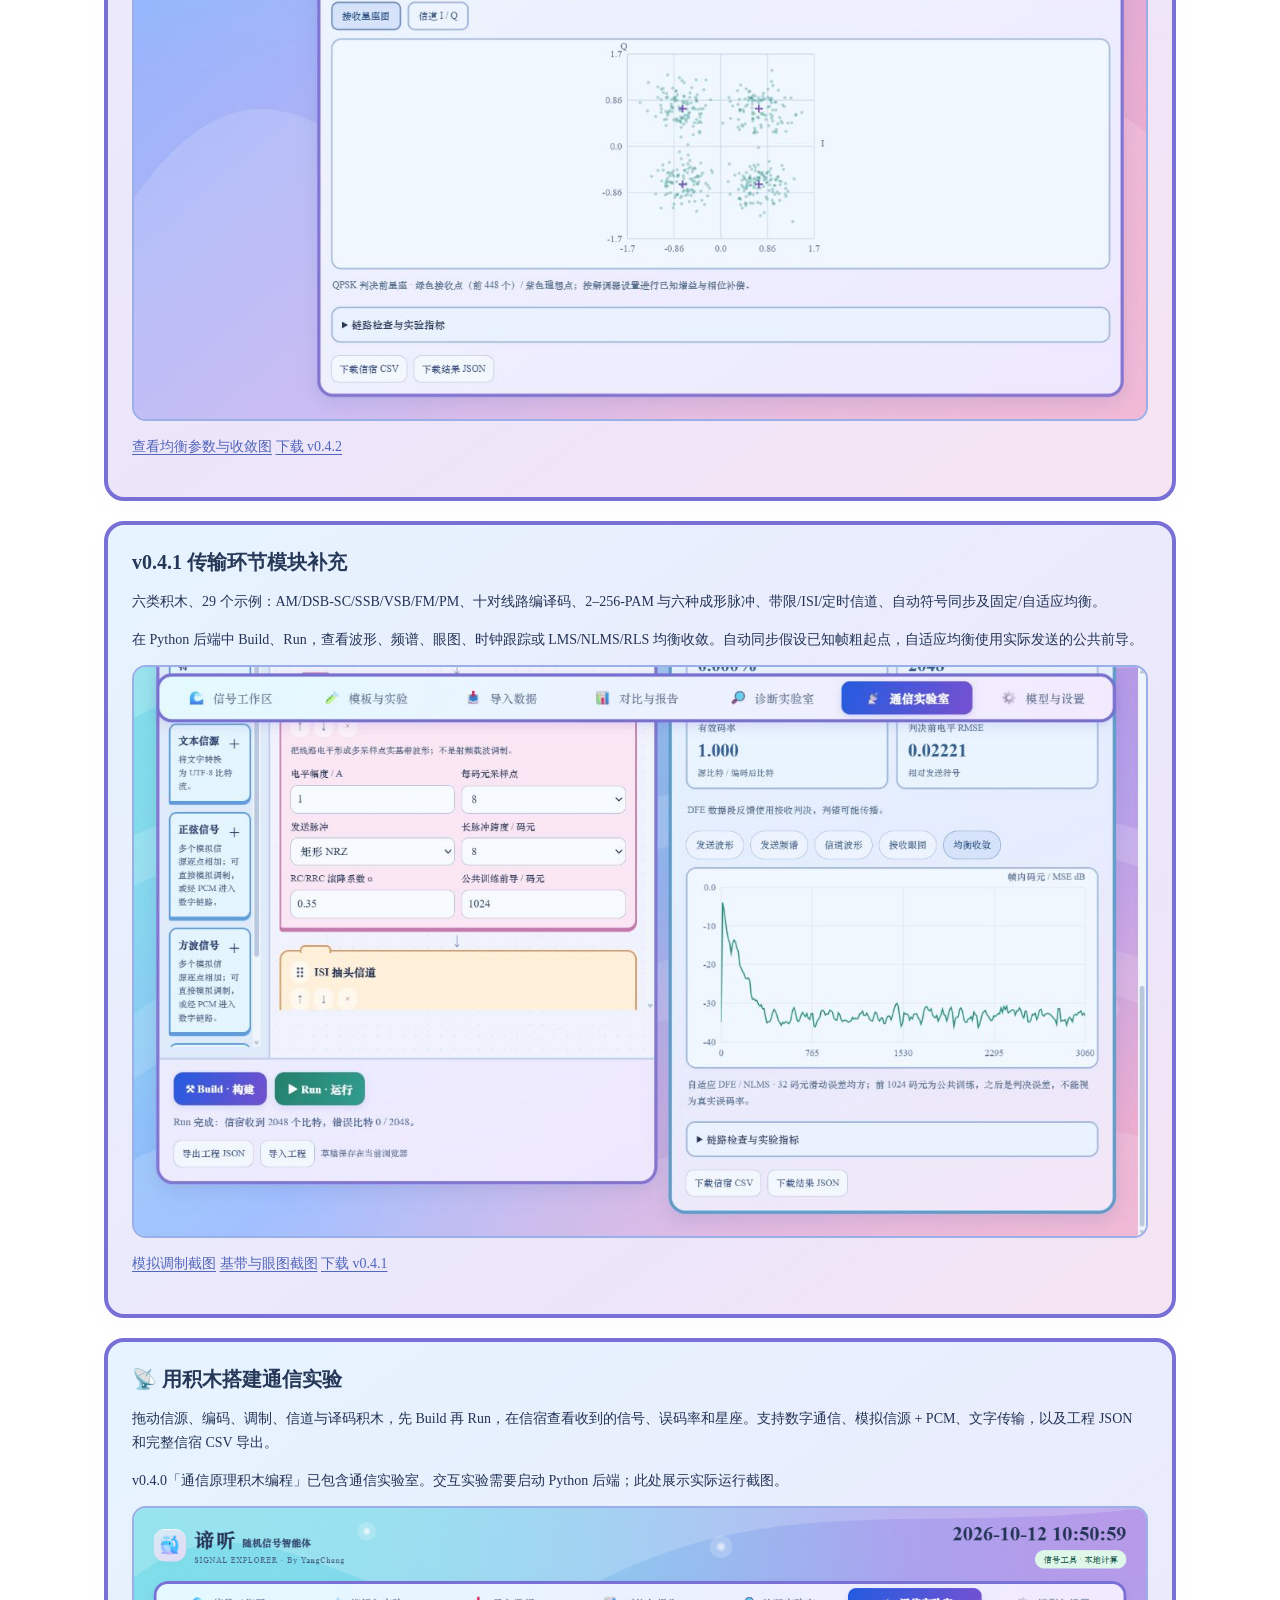
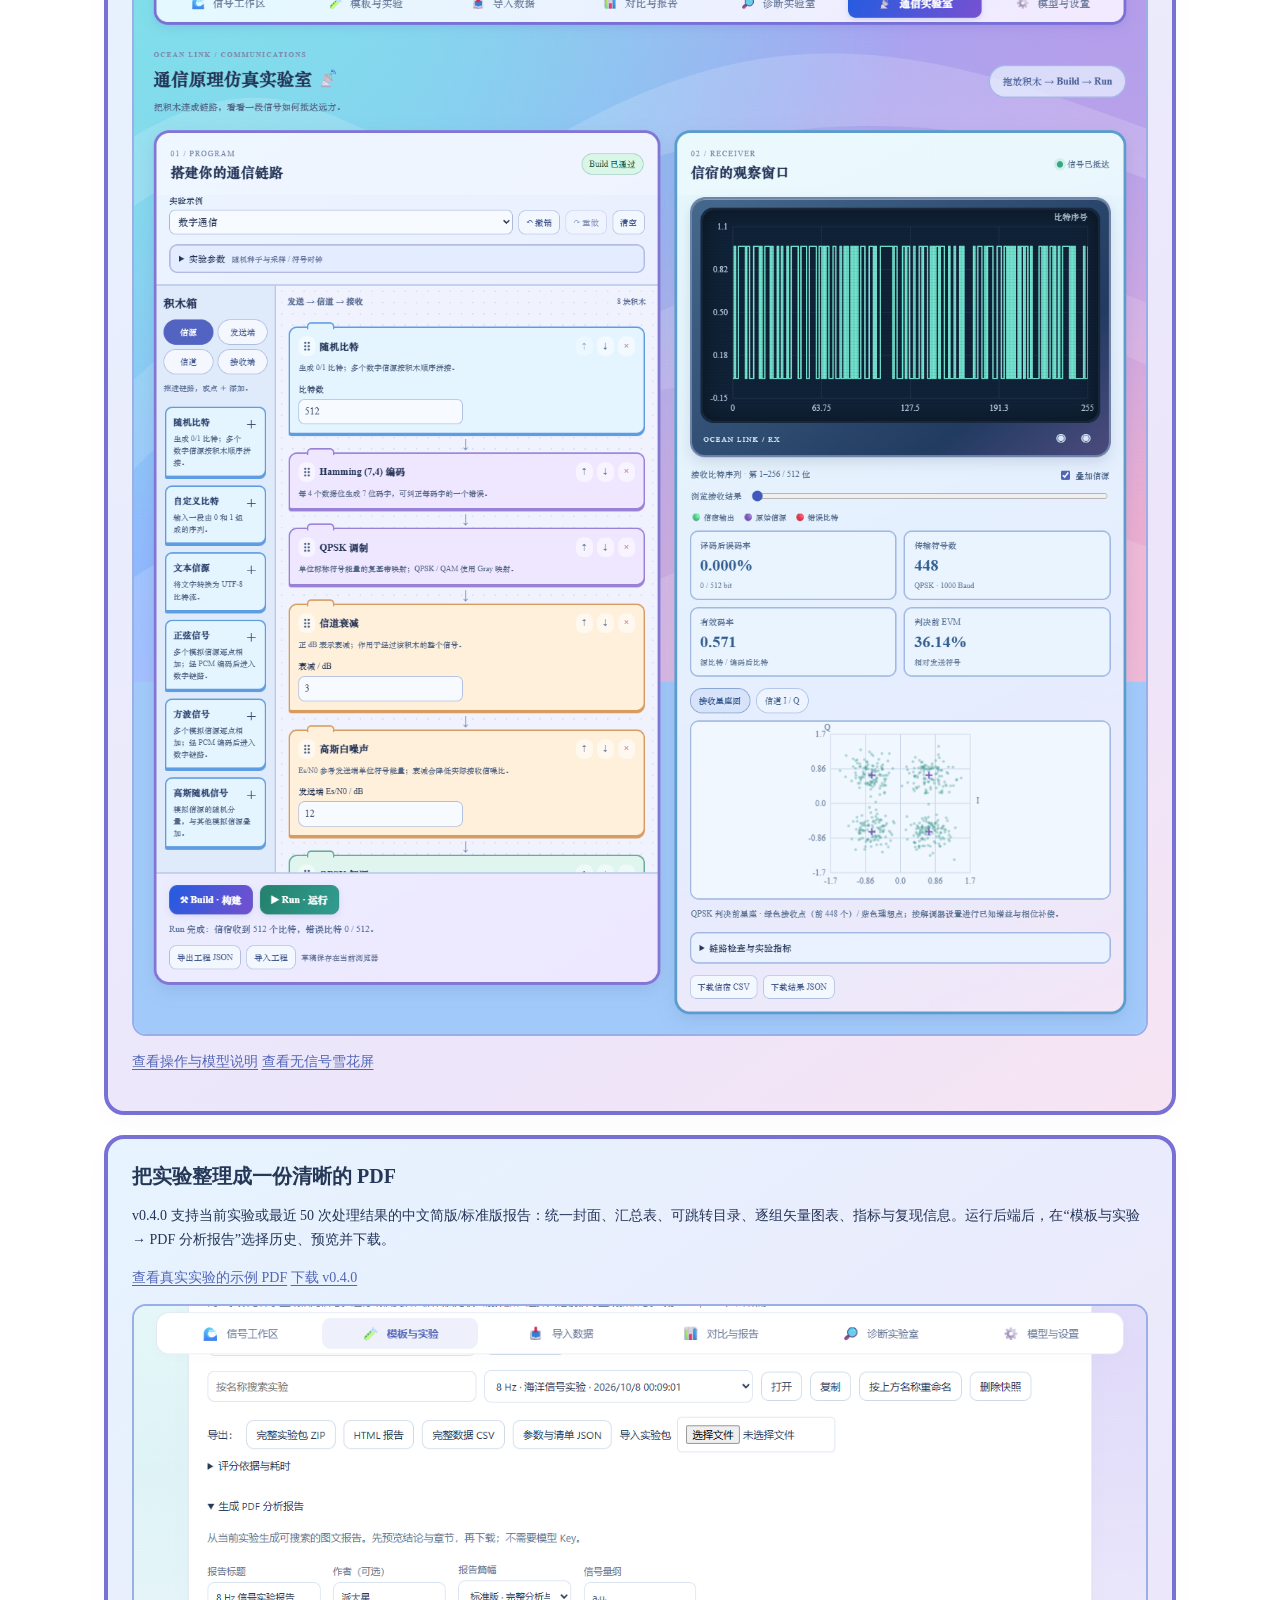
==== commit 27f1cd30: "发布 v0.4.12：积木编程最终完善版" ====
--- a/docs/index.html
+++ b/docs/index.html
@@ -60,73 +60,73 @@
 </head>
 <body>
   <header><div><span class="eyebrow">YOUR LITTLE SIGNAL LAB</span>
-      <h1>谛听 · 随机信号智能体</h1><p>从一条波形开始，探索噪声、规律与细节里的异常。</p>
-      <p><a href="https://github.com/PatrickStar-cmd/random-signal-agent#readme">开始使用</a> · 固定实验结果预览</p></div>
+      <h1>谛听   随机信号智能体</h1><p>从一条波形开始，探索噪声、规律与细节里的异常。</p>
+      <p><a href="https://github.com/PatrickStar-cmd/random-signal-agent#readme">开始使用</a>   固定实验结果预览</p></div>
       <img src="images/ocean-whale.webp" alt="" width="1536" height="1024" decoding="async"></header>
-  <main><section id="visual-wiring-preview"><h2>v0.4.11 · 可视接线与分支实验 🪸</h2>
-<p><strong>231 个可添加积木 + 固定信宿 · 122 个线性预设 · 2 个可视实验入口</strong>。</p>
+  <main><section id="scratch-final-preview"><h2>v0.4.12 积木编程最终完善版 🧩</h2><p>Scratch 式积木拼接、并行接收容器与海洋风格工作区，保留 231 个信号积木和 122 个实验示例。</p><p>🔬 四类实验工具支持完整图扫描、批量、约束选参与课程验收。📚 12 个课程贯通学习目标、预测、实测和结论。📦 命名基线、实际种子复跑与校验成果包连接实验到报告。</p><p><a href="https://github.com/PatrickStar-cmd/random-signal-agent/releases/tag/v0.4.12">📦 下载 v0.4.12</a> <a href="https://github.com/PatrickStar-cmd/random-signal-agent/blob/main/工程文件/代码/docs/communications-v0412.md">📘 使用指南</a></p></section><section id="visual-wiring-preview"><h2>v0.4.11   可视接线与分支实验 🪸</h2>
+<p><strong>231 个可添加积木 + 固定信宿   122 个线性预设   2 个可视实验入口</strong>。</p>
 <p>🔌 共享前段、2–4 路接收、双输入汇合与公共译码尾段；支持端口连接、拖动布局、撤销和工程保存。</p>
 <p>⚡ 真实冻结信道输入与局部重跑；🛰️ 多目标距离 / 速度回波；🎯 二维 CA-CFAR、门限与噪声热图；📦 完整 JSON、Python 和 PDF 导出。</p>
-<p><a href="https://github.com/PatrickStar-cmd/random-signal-agent/releases/tag/v0.4.11">📦 下载 v0.4.11</a> · <a href="https://github.com/PatrickStar-cmd/random-signal-agent/blob/main/工程文件/代码/docs/communications-v0411.md">📘 使用指南</a></p>
+<p><a href="https://github.com/PatrickStar-cmd/random-signal-agent/releases/tag/v0.4.11">📦 下载 v0.4.11</a>   <a href="https://github.com/PatrickStar-cmd/random-signal-agent/blob/main/工程文件/代码/docs/communications-v0411.md">📘 使用指南</a></p>
 <a href="images/communications-v0411.png"><img class="preview-image" src="images/communications-v0411.png" alt="海洋风格的可视接线与分支实验工作区" loading="lazy"></a></section>
-<section id="autonomous-receiver-preview"><h2>v0.4.10 · 自主接收与实验分析增强 🌊</h2>
-<p><strong>230 个可添加积木 + 固定信宿 · 121 个实验示例</strong>。从真实波形恢复帧头、测量信道与目标，再用同种子实验比较接收与设计方案。</p>
-<p>🧵 MLSE · 📐 MUSIC / 自动 MVDR · 🌊 3GPP TDL-A/B/C · 📦 自描述连续帧 · 🌀 Turbo BCJR · 🔁 IR-HARQ / 同预算 Chase。</p>
+<section id="autonomous-receiver-preview"><h2>v0.4.10   自主接收与实验分析增强 🌊</h2>
+<p><strong>230 个可添加积木 + 固定信宿   121 个实验示例</strong>。从真实波形恢复帧头、测量信道与目标，再用同种子实验比较接收与设计方案。</p>
+<p>🧵 MLSE   📐 MUSIC / 自动 MVDR   🌊 3GPP TDL-A/B/C   📦 自描述连续帧   🌀 Turbo BCJR   🔁 IR-HARQ / 同预算 Chase。</p>
 <p>🔬 本次算法回放、测量诊断与耗时、约束 Pareto 选参、教师批量评阅和帧级场景；🔱 两路接收汇合，🔭 OFDM 单目标测距测速。</p>
 <p>海洋风格分析区按主题子页聚合，保留工程、调试、业务传输和报告功能。</p>
-<p><a href="https://github.com/PatrickStar-cmd/random-signal-agent/releases/tag/v0.4.10">📦 下载 v0.4.10</a> · <a href="https://github.com/PatrickStar-cmd/random-signal-agent/blob/main/工程文件/代码/docs/communications-v0410.md">📘 使用指南</a></p>
+<p><a href="https://github.com/PatrickStar-cmd/random-signal-agent/releases/tag/v0.4.10">📦 下载 v0.4.10</a>   <a href="https://github.com/PatrickStar-cmd/random-signal-agent/blob/main/工程文件/代码/docs/communications-v0410.md">📘 使用指南</a></p>
 <a href="images/communications-v0410.png"><img class="preview-image" src="images/communications-v0410.png" alt="v0.4.10 海洋风格的自主接收与实验分析工作区" loading="lazy"></a></section>
-<section id="advanced-transceiver-preview"><h2>v0.4.9 · 先进收发算法与实验调试增强 🌊</h2>
-<p><strong>217 个可添加积木 · 109 个实验示例</strong>。从导频估计、空间软检测到预失真与波束成形，把先进收发算法接进真实积木链路。</p>
-<p>🔍 LMMSE / Kalman / 软 MIMO · 🌊 DFT-s-OFDM · 🔧 记忆功放与 DPD · ⏱️ 突发同步与时钟恢复 · 🛡️ Polar SC / CRC-SCL · 🧭 MRT / SVD / MVDR。</p>
+<section id="advanced-transceiver-preview"><h2>v0.4.9   先进收发算法与实验调试增强 🌊</h2>
+<p><strong>217 个可添加积木   109 个实验示例</strong>。从导频估计、空间软检测到预失真与波束成形，把先进收发算法接进真实积木链路。</p>
+<p>🔍 LMMSE / Kalman / 软 MIMO   🌊 DFT-s-OFDM   🔧 记忆功放与 DPD   ⏱️ 突发同步与时钟恢复   🛡️ Polar SC / CRC-SCL   🧭 MRT / SVD / MVDR。</p>
 <p>🧰 条件断点、检查点续跑、统计复跑、学生阶段作业、空间视图联动和可编排 PDF 报告，沿用海洋风格与现有功能。</p>
-<p><a href="https://github.com/PatrickStar-cmd/random-signal-agent/releases/tag/v0.4.9">📦 下载 v0.4.9</a> · <a href="https://github.com/PatrickStar-cmd/random-signal-agent/blob/main/工程文件/代码/docs/communications-v049.md">📘 使用指南</a></p>
-<a href="images/communications-v049-spatial.png"><img class="preview-image" src="images/communications-v049-spatial.png" alt="v0.4.9 MVDR波束方向图与空间零陷" loading="lazy"></a></section><section id="closedloop-spatial-preview"><h2>v0.4.8 · 闭环链路与空间通信增强 🛰️</h2>
-        <p><strong>193 个可添加积木 · 90 个实验示例</strong>。用当前链路运行 ARQ、HARQ 与 AMC，把真实接收过程连接到反馈、重传和业务吞吐。</p>
+<p><a href="https://github.com/PatrickStar-cmd/random-signal-agent/releases/tag/v0.4.9">📦 下载 v0.4.9</a>   <a href="https://github.com/PatrickStar-cmd/random-signal-agent/blob/main/工程文件/代码/docs/communications-v049.md">📘 使用指南</a></p>
+<a href="images/communications-v049-spatial.png"><img class="preview-image" src="images/communications-v049-spatial.png" alt="v0.4.9 MVDR波束方向图与空间零陷" loading="lazy"></a></section><section id="closedloop-spatial-preview"><h2>v0.4.8   闭环链路与空间通信增强 🛰️</h2>
+        <p><strong>193 个可添加积木   90 个实验示例</strong>。用当前链路运行 ARQ、HARQ 与 AMC，把真实接收过程连接到反馈、重传和业务吞吐。</p>
         <p>📡 SIC、动态 MIMO、MIMO-OFDM、OFDMA 与 FHSS；观察空间流、信道矩阵、资源调度和跳频时频图。</p>
         <p>🧩 版本化子工程、SigMF / 原始 I/Q 回放、教学任务编辑器、跨工程多种子队列与最低信噪比搜索，沿用海洋风格和统一交互。</p>
-        <p><a href="https://github.com/PatrickStar-cmd/random-signal-agent/releases/tag/v0.4.8">📦 下载 v0.4.8</a> · <a href="https://github.com/PatrickStar-cmd/random-signal-agent/blob/main/工程文件/代码/docs/communications-v048.md">📘 闭环与空间通信指南</a></p>
+        <p><a href="https://github.com/PatrickStar-cmd/random-signal-agent/releases/tag/v0.4.8">📦 下载 v0.4.8</a>   <a href="https://github.com/PatrickStar-cmd/random-signal-agent/blob/main/工程文件/代码/docs/communications-v048.md">📘 闭环与空间通信指南</a></p>
         <a href="images/communications-v048-spatial.png"><img class="preview-image" src="images/communications-v048-spatial.png" alt="v0.4.8 空间通信与逐层干扰消除" loading="lazy"></a>
         <a href="images/communications-v048-experiments.png"><img class="preview-image" src="images/communications-v048-experiments.png" alt="v0.4.8 教学任务与实验编排" loading="lazy"></a>
-        </section><section id="business-learning-preview"><h2>v0.4.7 · 业务传输与教学实验增强 🐬</h2>
-        <p><strong>178 个可添加积木 · 78 个实验示例 · 9 项教学挑战</strong>。海洋风格工作区将真实业务传输、扩频多天线与逐步教学连接起来。</p>
+        </section><section id="business-learning-preview"><h2>v0.4.7   业务传输与教学实验增强 🐬</h2>
+        <p><strong>178 个可添加积木   78 个实验示例   9 项教学挑战</strong>。海洋风格工作区将真实业务传输、扩频多天线与逐步教学连接起来。</p>
         <p>🎙️ 传输音频、灰度图像和文件，播放接收声音、比较 PSNR、核验文件 SHA256。🗜️ Huffman、IMA ADPCM、BCH、RS 与分包 / 组包组成压缩、纠错和重建链路。</p>
         <p>📡 DSSS、码相位捕获、解扩与 RAKE；SIMO SC/MRC、Alamouti 2×1、2×2 MIMO ZF/MMSE。观察真实相关峰、路径增益、各天线数据和公共训练估计。</p>
         <p>🎓 工程变量与公式、二维扫描热图、Huffman/Viterbi/LDPC/星座过程、挑战验收和工程差异；ARQ/HARQ 与五档 AMC 反馈实验；导出可运行 Python、结果 JSON 和海洋配色 SVG。</p>
-        <p><a href="https://github.com/PatrickStar-cmd/random-signal-agent/releases/tag/v0.4.7">📦 下载 v0.4.7</a> · <a href="https://github.com/PatrickStar-cmd/random-signal-agent/blob/main/工程文件/代码/docs/communications-v047.md">📘 业务与教学指南</a></p>
+        <p><a href="https://github.com/PatrickStar-cmd/random-signal-agent/releases/tag/v0.4.7">📦 下载 v0.4.7</a>   <a href="https://github.com/PatrickStar-cmd/random-signal-agent/blob/main/工程文件/代码/docs/communications-v047.md">📘 业务与教学指南</a></p>
         <a href="images/communications-v047-learning.png"><img class="preview-image" src="images/communications-v047-learning.png" alt="v0.4.7 海洋风格教学实验、算法演示与实验分析" loading="lazy"></a>
         <a href="images/communications-v047-media.png"><img class="preview-image" src="images/communications-v047-media.png" alt="v0.4.7 业务信源、传输链路与接收内容对照" loading="lazy"></a>
-        </section><section id="rf-analysis-preview"><h2>v0.4.5 · 真实收发链路与实验分析更新 🌊</h2><p>150 个可添加模块、64 个示例、7 项实验任务。高阶调制、I/Q 校正、功放、ADC、OFDM 削峰、窄带干扰和打孔编码，配合 Welch、CCDF、ACLR、资源栅格、自动对齐与效率分析。</p><a href="images/communications-v045-analysis.png"><img class="preview-image" src="images/communications-v045-analysis.png" alt="v0.4.5 海洋射频测量仪表" loading="lazy"></a><p><a href="https://github.com/PatrickStar-cmd/random-signal-agent/releases/tag/v0.4.5">下载 v0.4.5</a> · <a href="https://github.com/PatrickStar-cmd/random-signal-agent/blob/main/工程文件/代码/docs/communications-v045.md">射频与测量指南</a></p></section><section id="block-experience-preview"><h2>v0.4.4 · 积木编程体验更新 🌊</h2>
+        </section><section id="rf-analysis-preview"><h2>v0.4.5   真实收发链路与实验分析更新 🌊</h2><p>150 个可添加模块、64 个示例、7 项实验任务。高阶调制、I/Q 校正、功放、ADC、OFDM 削峰、窄带干扰和打孔编码，配合 Welch、CCDF、ACLR、资源栅格、自动对齐与效率分析。</p><a href="images/communications-v045-analysis.png"><img class="preview-image" src="images/communications-v045-analysis.png" alt="v0.4.5 海洋射频测量仪表" loading="lazy"></a><p><a href="https://github.com/PatrickStar-cmd/random-signal-agent/releases/tag/v0.4.5">下载 v0.4.5</a>   <a href="https://github.com/PatrickStar-cmd/random-signal-agent/blob/main/工程文件/代码/docs/communications-v045.md">射频与测量指南</a></p></section><section id="block-experience-preview"><h2>v0.4.4   积木编程体验更新 🌊</h2>
         <p>130 个可添加模块、54 个示例。搜索收藏、自动补齐接收链路、真实单步、多图联动、命名工程与快照、框选组合积木、共享信道分支、通用扫描续跑、多帧状态和中文 PDF。</p>
         <p>新增 AGC、自动噪声估计、有理数重采样、T/2 均衡、OFDM 频偏与导频跟踪、独立时变多径和突发噪声。</p>
         <a href="images/communications-v044-studio.png"><img class="preview-image" src="images/communications-v044-studio.png" alt="v0.4.4 海洋积木工程、组合接收机与联动观察" loading="lazy"></a>
-        <p><a href="https://github.com/PatrickStar-cmd/random-signal-agent/releases/tag/v0.4.4">下载 v0.4.4</a> · <a href="https://github.com/PatrickStar-cmd/random-signal-agent/blob/main/工程文件/代码/docs/communications-v044.md">体验与算法指南</a></p></section><section id="block-features-preview"><h2>v0.4.3 · 积木功能更新 🧩</h2>
+        <p><a href="https://github.com/PatrickStar-cmd/random-signal-agent/releases/tag/v0.4.4">下载 v0.4.4</a>   <a href="https://github.com/PatrickStar-cmd/random-signal-agent/blob/main/工程文件/代码/docs/communications-v044.md">体验与算法指南</a></p></section><section id="block-features-preview"><h2>v0.4.3   积木功能更新 🧩</h2>
         <p>122 个可添加模块、49 个预设：CRC、PRBS、扰码、压扩与预测编码、FSK/DPSK/MSK/GMSK、软 Viterbi、LDPC、完整复基带接收机、载波与帧同步、CMA、衰落导频估计和 OFDM。</p>
         <p>观察每块接收处理的输出、相关峰和 OFDM 网格；自动扫描 BER/SER/FER，以 Eb/N₀ 对比链路，显示 95% 置信区间并导出 JSON/CSV。</p>
         <a href="images/communications-v043-sweep.jpg"><img class="preview-image" src="images/communications-v043-sweep.jpg" alt="v0.4.3 软译码性能扫描与 95% 置信区间" loading="lazy"></a>
-        <p><a href="https://github.com/PatrickStar-cmd/random-signal-agent/releases/tag/v0.4.3">下载 v0.4.3</a> · <a href="https://github.com/PatrickStar-cmd/random-signal-agent/blob/main/工程文件/代码/docs/communications-v043.md">算法与实验说明</a></p></section><section id="block-studio-preview"><h2>v0.4.2 · 积木编程视图更新</h2>
+        <p><a href="https://github.com/PatrickStar-cmd/random-signal-agent/releases/tag/v0.4.3">下载 v0.4.3</a>   <a href="https://github.com/PatrickStar-cmd/random-signal-agent/blob/main/工程文件/代码/docs/communications-v043.md">算法与实验说明</a></p></section><section id="block-studio-preview"><h2>v0.4.2   积木编程视图更新</h2>
         <p>六类表情积木工坊、紧凑拼接链路、完整参数面板，以及独立信宿观察与结果分析。选中积木高亮，未选中积木采用 3 px 框线；同步、均衡及高级参数分组展开。</p>
         <p>全部 29 个示例、原生拖放/排序、撤销重做、Build/Run、草稿和工程/完整结果导出继续可用。下面是新版实际运行截图。</p>
         <a href="images/communications-studio.png"><img class="preview-image" src="images/communications-studio.png" alt="海洋风格积木工坊、紧凑链路、信宿观察和完整参数面板" loading="lazy"></a>
-        <p><a href="images/communications-studio-recovery.png">查看均衡参数与收敛图</a> · <a href="https://github.com/PatrickStar-cmd/random-signal-agent/releases/tag/v0.4.2">下载 v0.4.2</a></p></section><section id="transmission-preview"><h2>v0.4.1 · 传输环节模块补充</h2>
+        <p><a href="images/communications-studio-recovery.png">查看均衡参数与收敛图</a>   <a href="https://github.com/PatrickStar-cmd/random-signal-agent/releases/tag/v0.4.2">下载 v0.4.2</a></p></section><section id="transmission-preview"><h2>v0.4.1   传输环节模块补充</h2>
         <p>六类积木、29 个示例：AM/DSB-SC/SSB/VSB/FM/PM、十对线路编译码、2–256-PAM 与六种成形脉冲、带限/ISI/定时信道、自动符号同步及固定/自适应均衡。</p>
         <p>在 Python 后端中 Build、Run，查看波形、频谱、眼图、时钟跟踪或 LMS/NLMS/RLS 均衡收敛。自动同步假设已知帧粗起点，自适应均衡使用实际发送的公共前导。</p>
         <a href="images/communications-recovery.png"><img class="preview-image" src="images/communications-recovery.png" alt="自适应 DFE 的训练前导、均衡后误差与收敛曲线" loading="lazy"></a>
-        <p><a href="images/communications-analog.png">模拟调制截图</a> · <a href="images/communications-baseband.png">基带与眼图截图</a> · <a href="https://github.com/PatrickStar-cmd/random-signal-agent/releases/tag/v0.4.1">下载 v0.4.1</a></p></section><section id="communications-preview"><h2>📡 用积木搭建通信实验</h2>
+        <p><a href="images/communications-analog.png">模拟调制截图</a>   <a href="images/communications-baseband.png">基带与眼图截图</a>   <a href="https://github.com/PatrickStar-cmd/random-signal-agent/releases/tag/v0.4.1">下载 v0.4.1</a></p></section><section id="communications-preview"><h2>📡 用积木搭建通信实验</h2>
         <p>拖动信源、编码、调制、信道与译码积木，先 Build 再 Run，在信宿查看收到的信号、误码率和星座。支持数字通信、模拟信源 + PCM、文字传输，以及工程 JSON 和完整信宿 CSV 导出。</p>
         <p>v0.4.0「通信原理积木编程」已包含通信实验室。交互实验需要启动 Python 后端；此处展示实际运行截图。</p>
         <a href="images/communications-lab.png"><img class="preview-image" src="images/communications-lab.png" alt="通信实验室的积木编程区与信宿接收可视化区" loading="lazy"></a>
-        <p><a href="https://github.com/PatrickStar-cmd/random-signal-agent/blob/main/工程文件/代码/docs/communications-lab.md">查看操作与模型说明</a> · <a href="images/communications-empty.png">查看无信号雪花屏</a></p></section><section id="pdf-report-preview"><h2>把实验整理成一份清晰的 PDF</h2><p>v0.4.0 支持当前实验或最近 50 次处理结果的中文简版/标准版报告：统一封面、汇总表、可跳转目录、逐组矢量图表、指标与复现信息。运行后端后，在“模板与实验 → PDF 分析报告”选择历史、预览并下载。</p><p><a href="report-example.pdf">查看真实实验的示例 PDF</a> · <a href="https://github.com/PatrickStar-cmd/random-signal-agent/releases/tag/v0.4.0">下载 v0.4.0</a></p><a href="images/pdf-report-v031.png"><img class="preview-image" src="images/pdf-report-v031.png" alt="PDF 分析报告的摘要预览与下载" loading="lazy"></a></section><section id="ocean-preview"><h2>一个轻松探索信号的小实验室</h2>
+        <p><a href="https://github.com/PatrickStar-cmd/random-signal-agent/blob/main/工程文件/代码/docs/communications-lab.md">查看操作与模型说明</a>   <a href="images/communications-empty.png">查看无信号雪花屏</a></p></section><section id="pdf-report-preview"><h2>把实验整理成一份清晰的 PDF</h2><p>v0.4.0 支持当前实验或最近 50 次处理结果的中文简版/标准版报告：统一封面、汇总表、可跳转目录、逐组矢量图表、指标与复现信息。运行后端后，在“模板与实验 → PDF 分析报告”选择历史、预览并下载。</p><p><a href="report-example.pdf">查看真实实验的示例 PDF</a>   <a href="https://github.com/PatrickStar-cmd/random-signal-agent/releases/tag/v0.4.0">下载 v0.4.0</a></p><a href="images/pdf-report-v031.png"><img class="preview-image" src="images/pdf-report-v031.png" alt="PDF 分析报告的摘要预览与下载" loading="lazy"></a></section><section id="ocean-preview"><h2>一个轻松探索信号的小实验室</h2>
         <p>v0.4.0 采用青蓝、薰衣草紫与珊瑚粉渐变、华文中宋与 Times New Roman、清晰的双层框线，以及七个功能分区：工作区、模板与实验、数据导入、对比与报告、诊断实验室、通信实验室、模型与设置。切换分区时保留当前输入。</p>
         <a href="images/ocean-ui-v034.png"><img class="preview-image" src="images/ocean-ui-v034.png" alt="可爱海洋工作区，包含对话、波形频谱和分析工具箱" loading="lazy"></a>
-        <p><a href="https://github.com/PatrickStar-cmd/random-signal-agent/releases/tag/v0.4.0">下载 v0.4.0</a>，启动 Python 服务即可体验新版海洋界面。</p></section><section id="layout-preview"><h2>v0.4.6 · 界面布局与交互优化 🌊</h2><p>紧凑工程工具栏、统一实验库、参数与信宿切换、四类分析标签与大图模式。手机和平板通过底部参数抽屉编辑链路，保留 150 模块、64 示例和 7 项任务。</p><p><a href="https://github.com/PatrickStar-cmd/random-signal-agent/releases/tag/v0.4.6">下载 v0.4.6</a> · <a href="https://github.com/PatrickStar-cmd/random-signal-agent/blob/main/工程文件/代码/docs/communications-v046.md">界面布局指南</a></p></section><section>
-      <h2>固定种子实验 · 静态演示</h2>
+        <p><a href="https://github.com/PatrickStar-cmd/random-signal-agent/releases/tag/v0.4.0">下载 v0.4.0</a>，启动 Python 服务即可体验新版海洋界面。</p></section><section id="layout-preview"><h2>v0.4.6   界面布局与交互优化 🌊</h2><p>紧凑工程工具栏、统一实验库、参数与信宿切换、四类分析标签与大图模式。手机和平板通过底部参数抽屉编辑链路，保留 150 模块、64 示例和 7 项任务。</p><p><a href="https://github.com/PatrickStar-cmd/random-signal-agent/releases/tag/v0.4.6">下载 v0.4.6</a>   <a href="https://github.com/PatrickStar-cmd/random-signal-agent/blob/main/工程文件/代码/docs/communications-v046.md">界面布局指南</a></p></section><section>
+      <h2>固定种子实验   静态演示</h2>
       <p>固定种子生成的信号、处理结果与分析指标。</p>
-      <p>种子 42 · 200 Hz · 8 秒 · 1600 点 · 8 Hz 主频 · random_process + mixed。图中曲线共享纵轴；完整数据见下方下载。</p>
+      <p>种子 42   200 Hz   8 秒   1600 点   8 Hz 主频   random_process + mixed。图中曲线共享纵轴；完整数据见下方下载。</p>
       <p>启动 Python 服务后，即可使用对话、上传分析、麦克风和自动调参。</p>
-      <p><a href="https://github.com/PatrickStar-cmd/random-signal-agent#从零复现">查看源码与本地运行步骤</a> ·
-      <a href="data/sample.csv" download>下载可上传的两列 CSV</a> ·
-      <a href="data/reference.csv" download>下载含干净参考的完整 CSV</a> ·
+      <p><a href="https://github.com/PatrickStar-cmd/random-signal-agent#从零复现">查看源码与本地运行步骤</a>
+      <a href="data/sample.csv" download>下载可上传的两列 CSV</a>
+      <a href="data/reference.csv" download>下载含干净参考的完整 CSV</a>
       <a href="data/result.json">查看参数与完整指标 JSON</a></p>
     </section>
     <section>
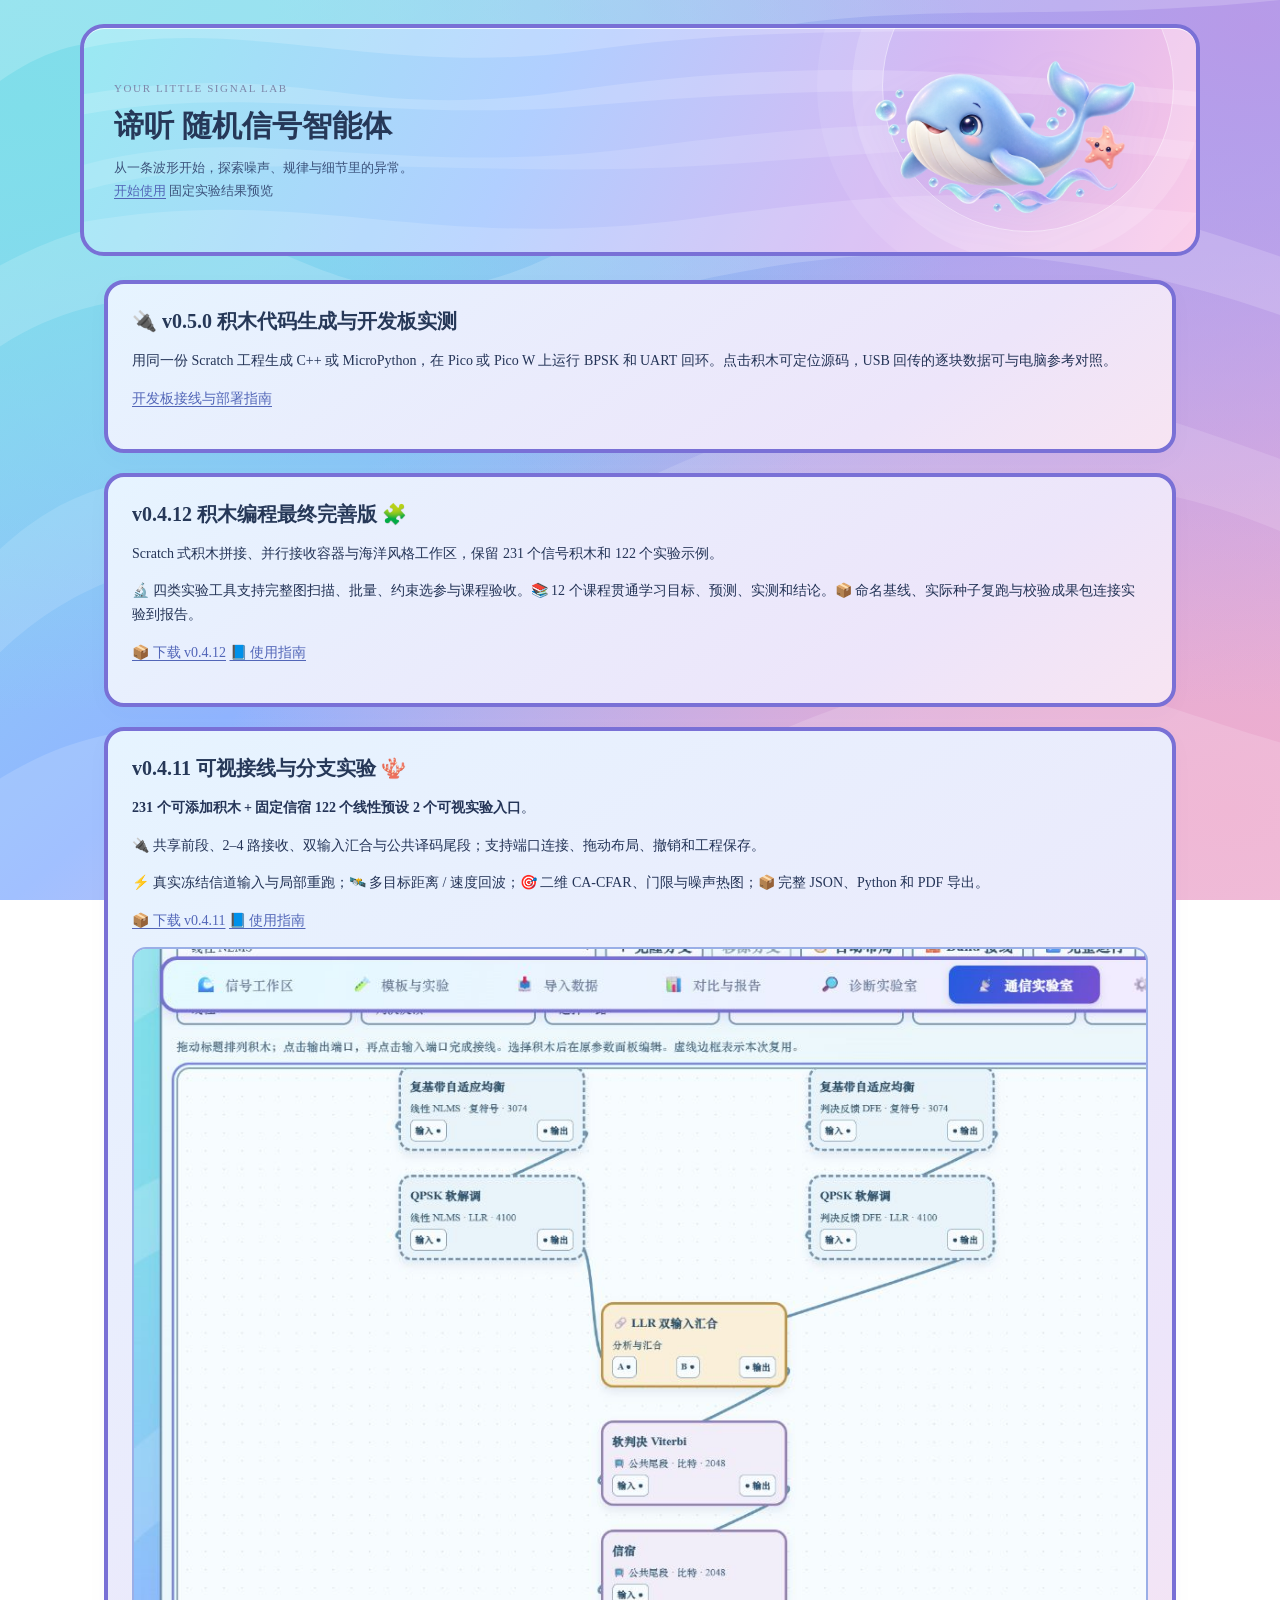
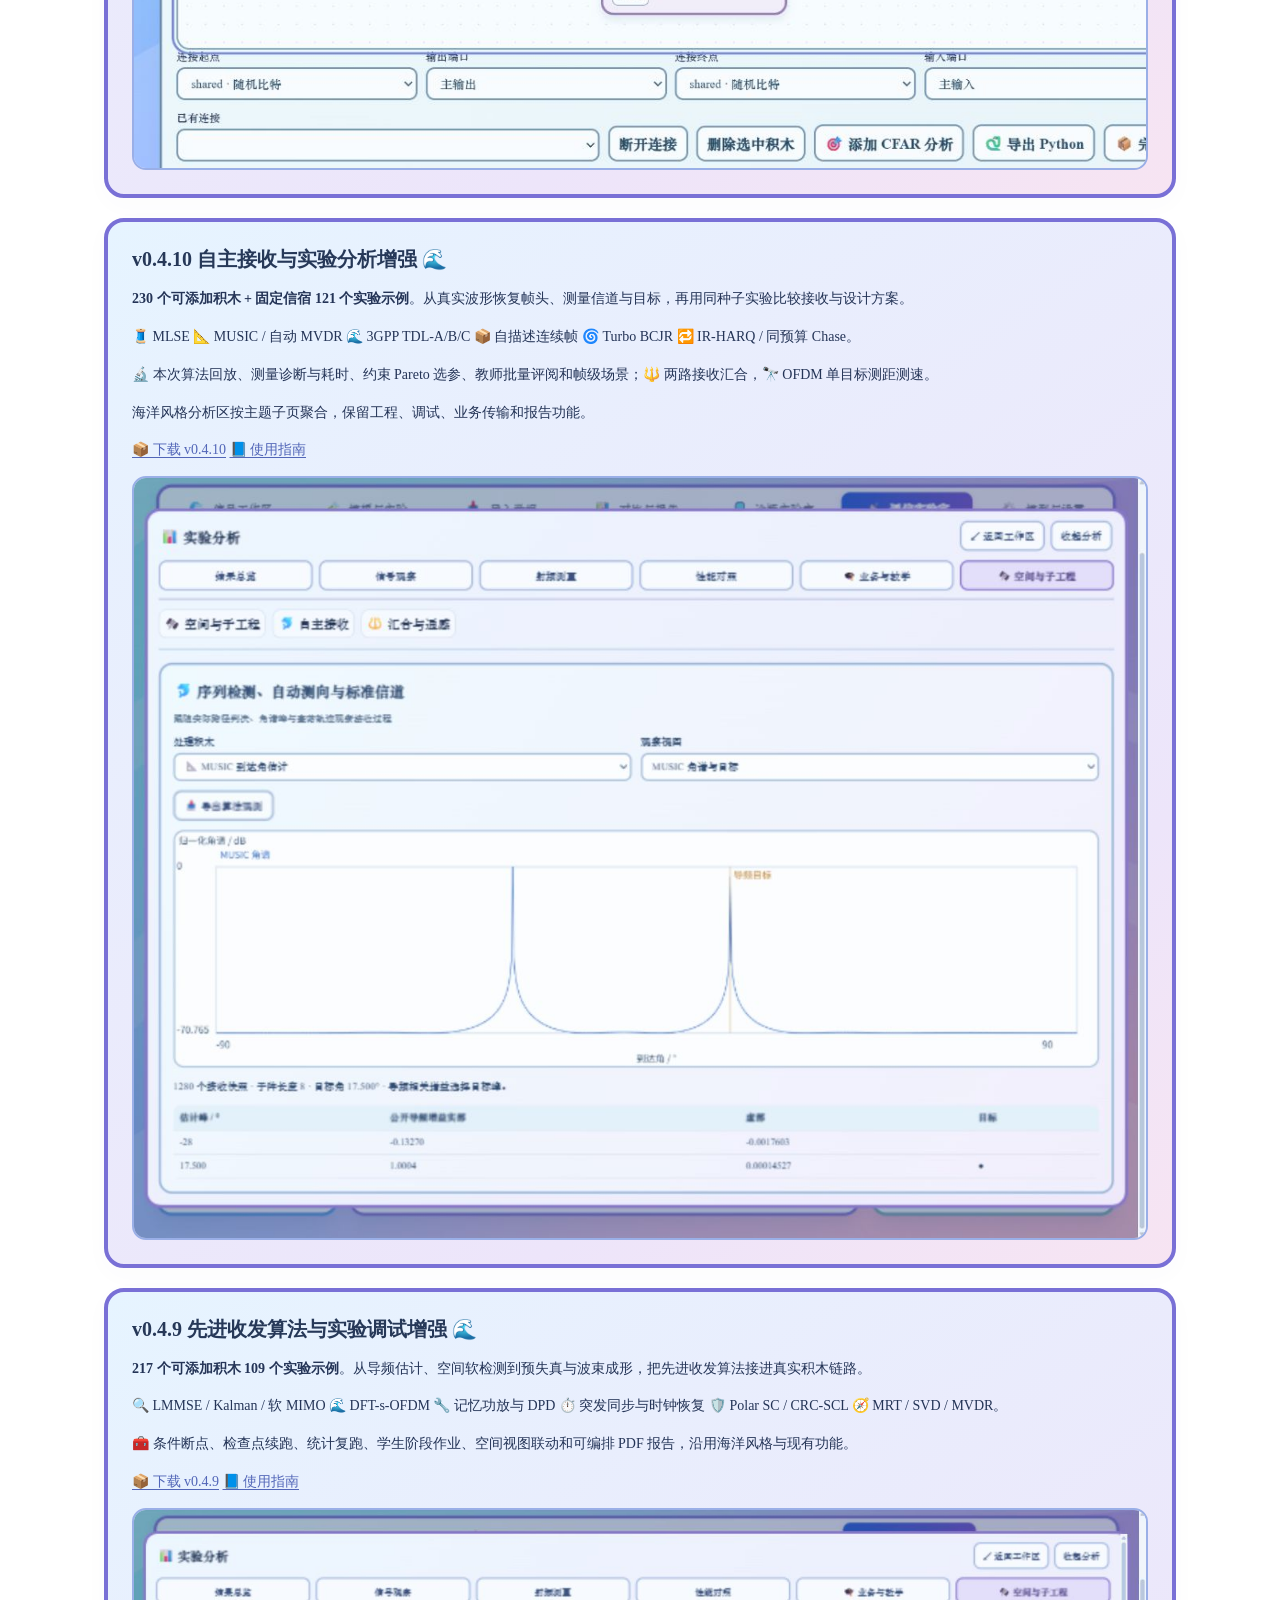
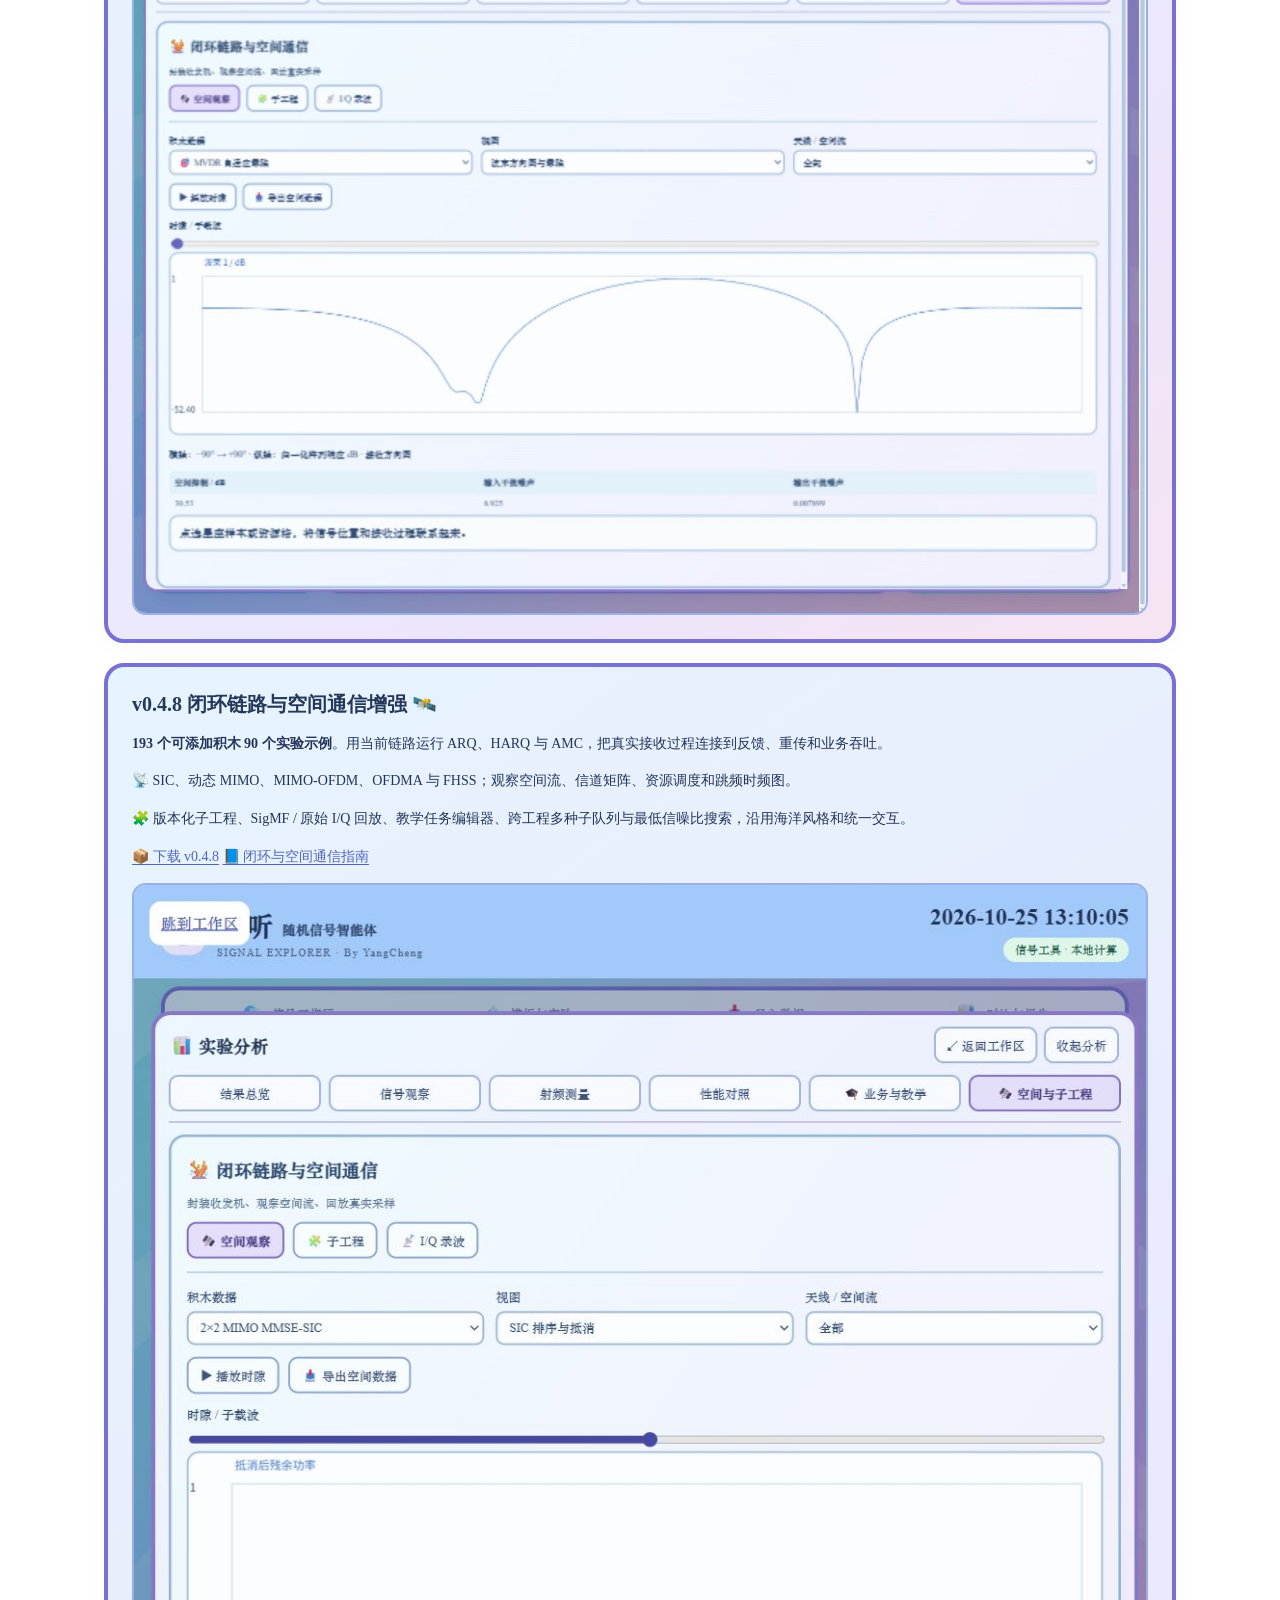
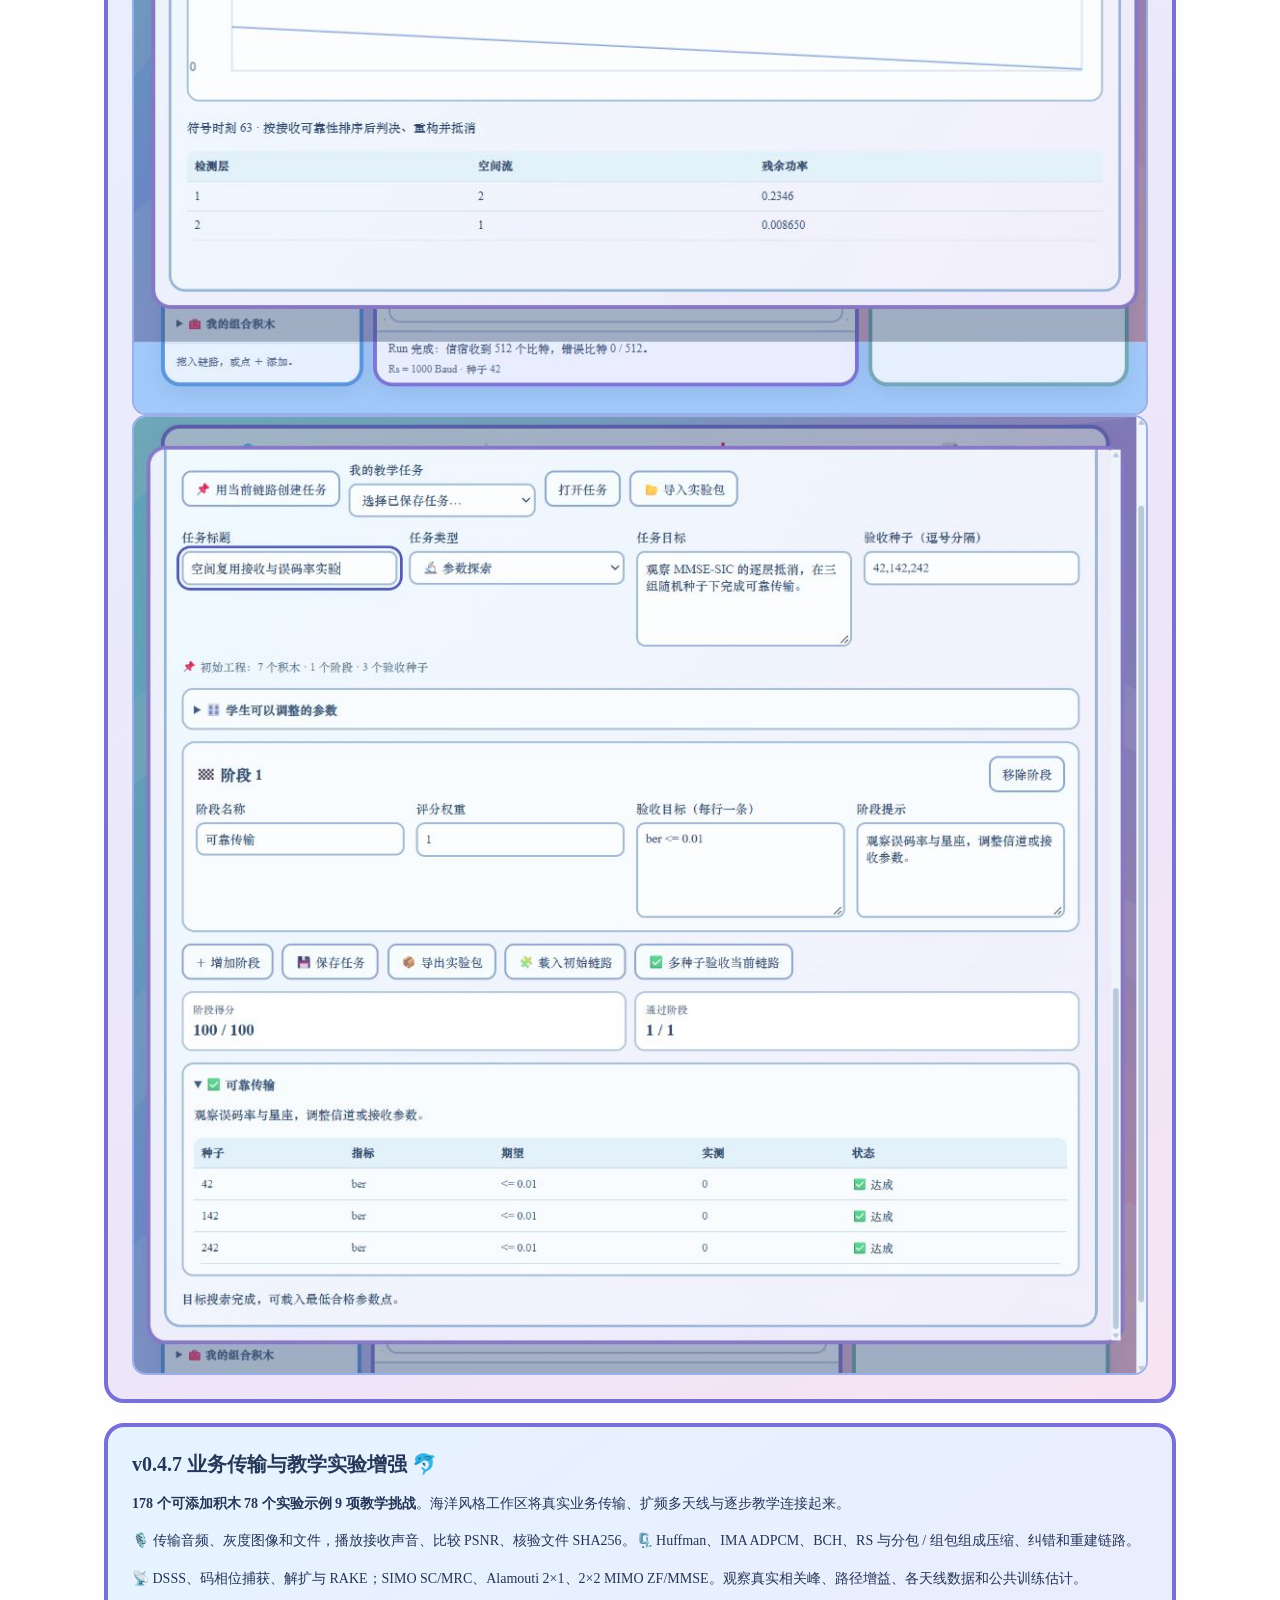
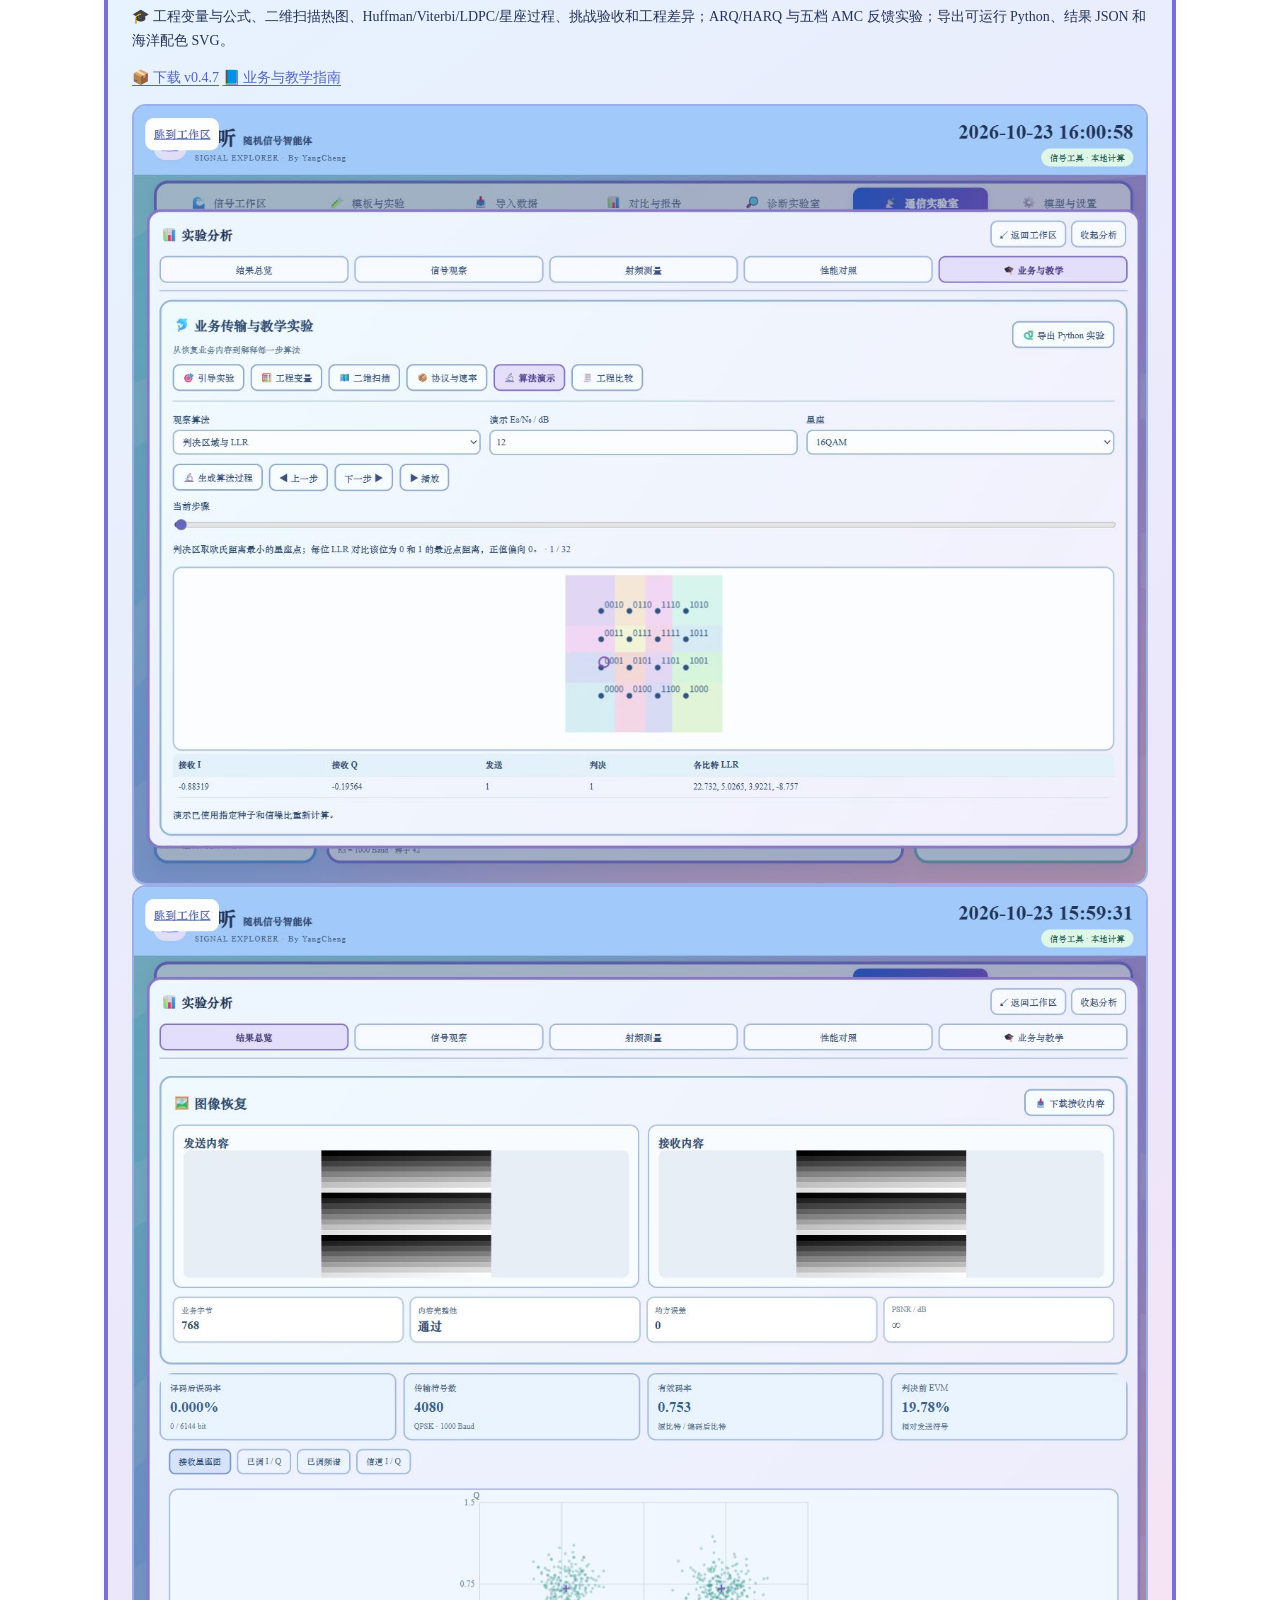
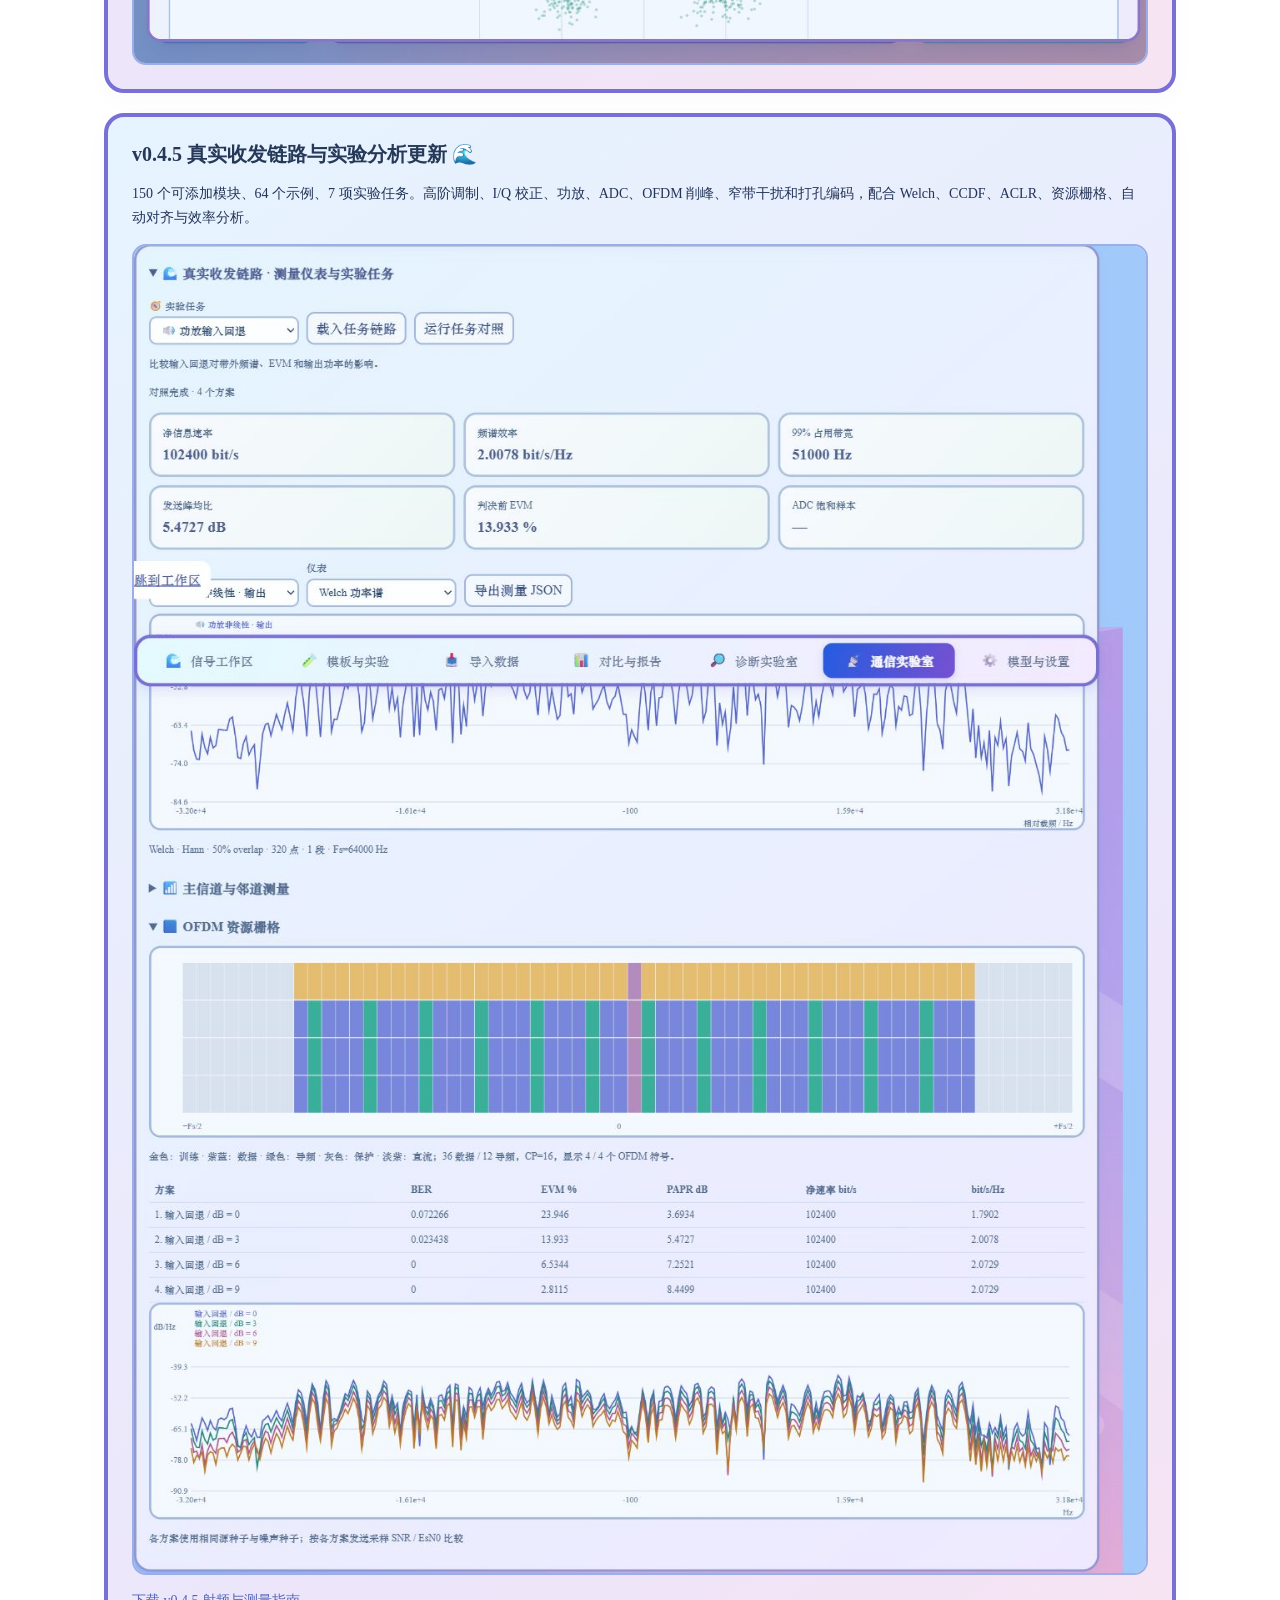
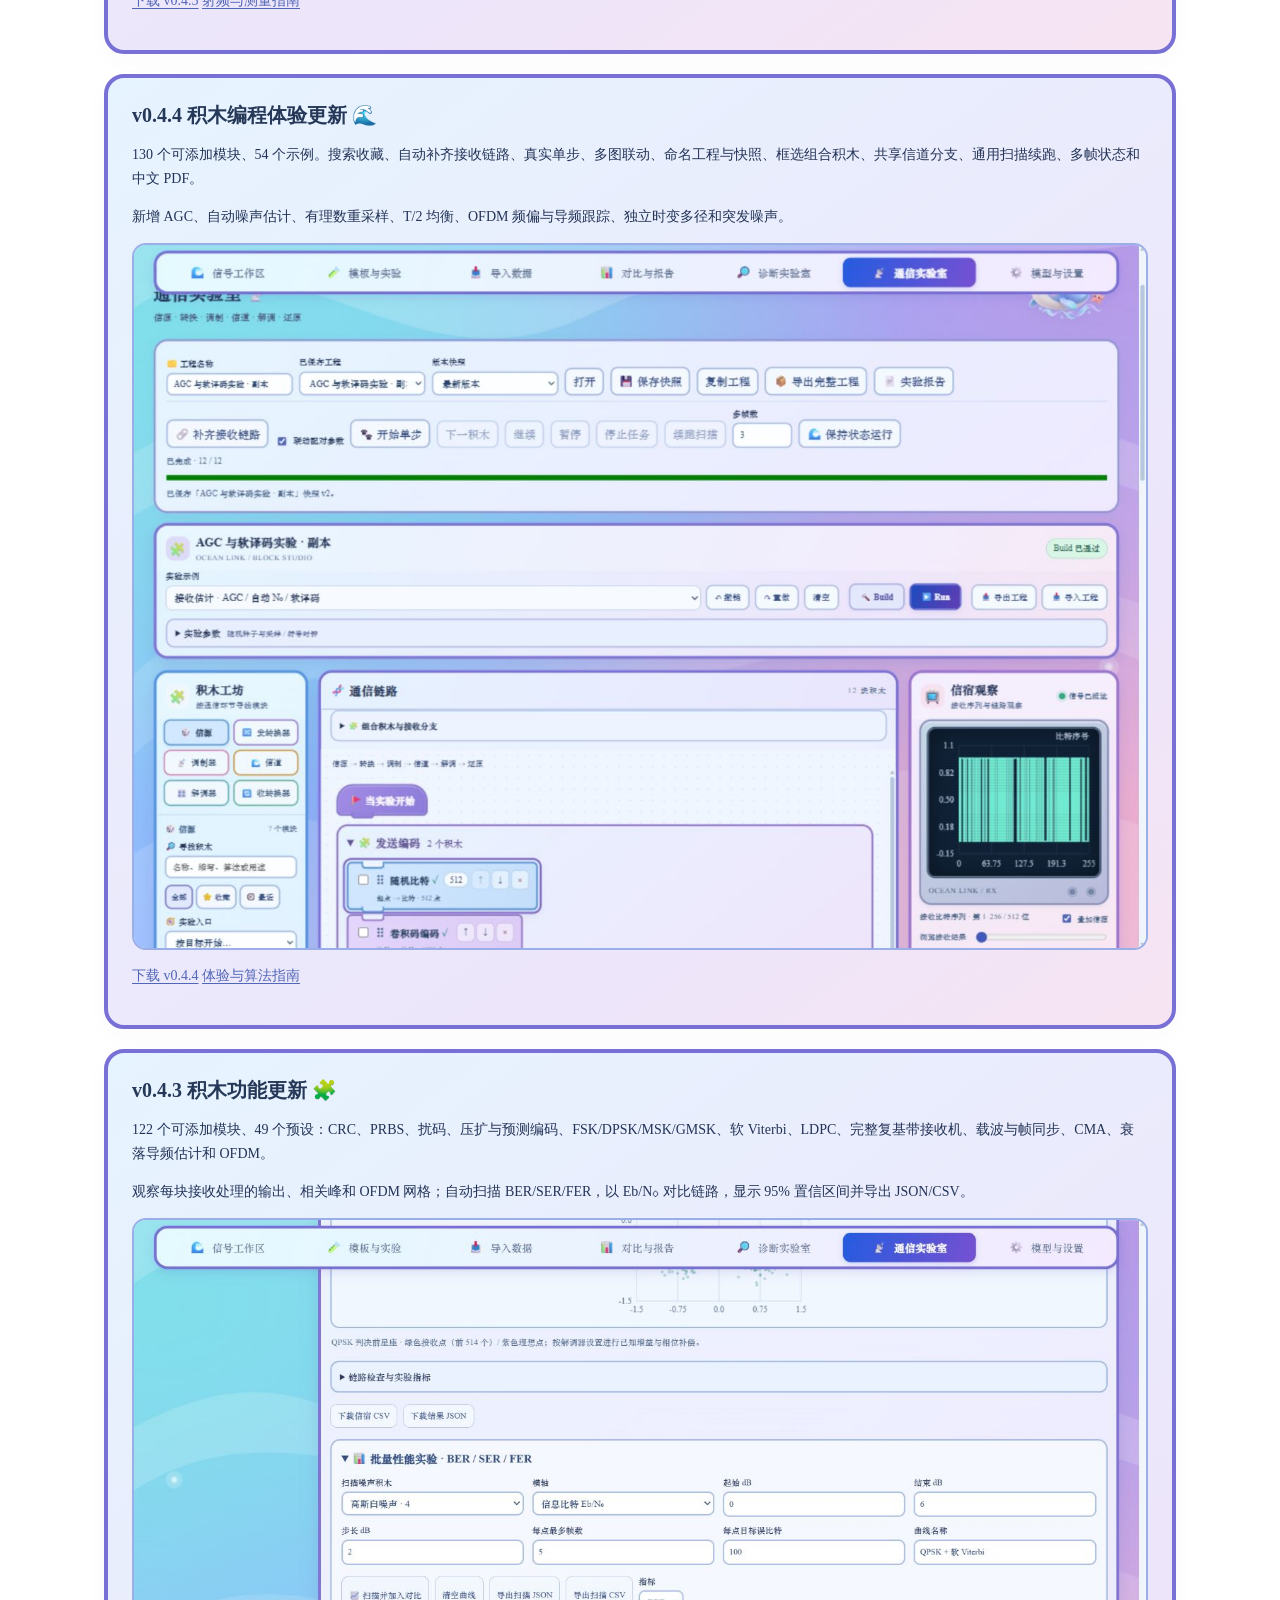
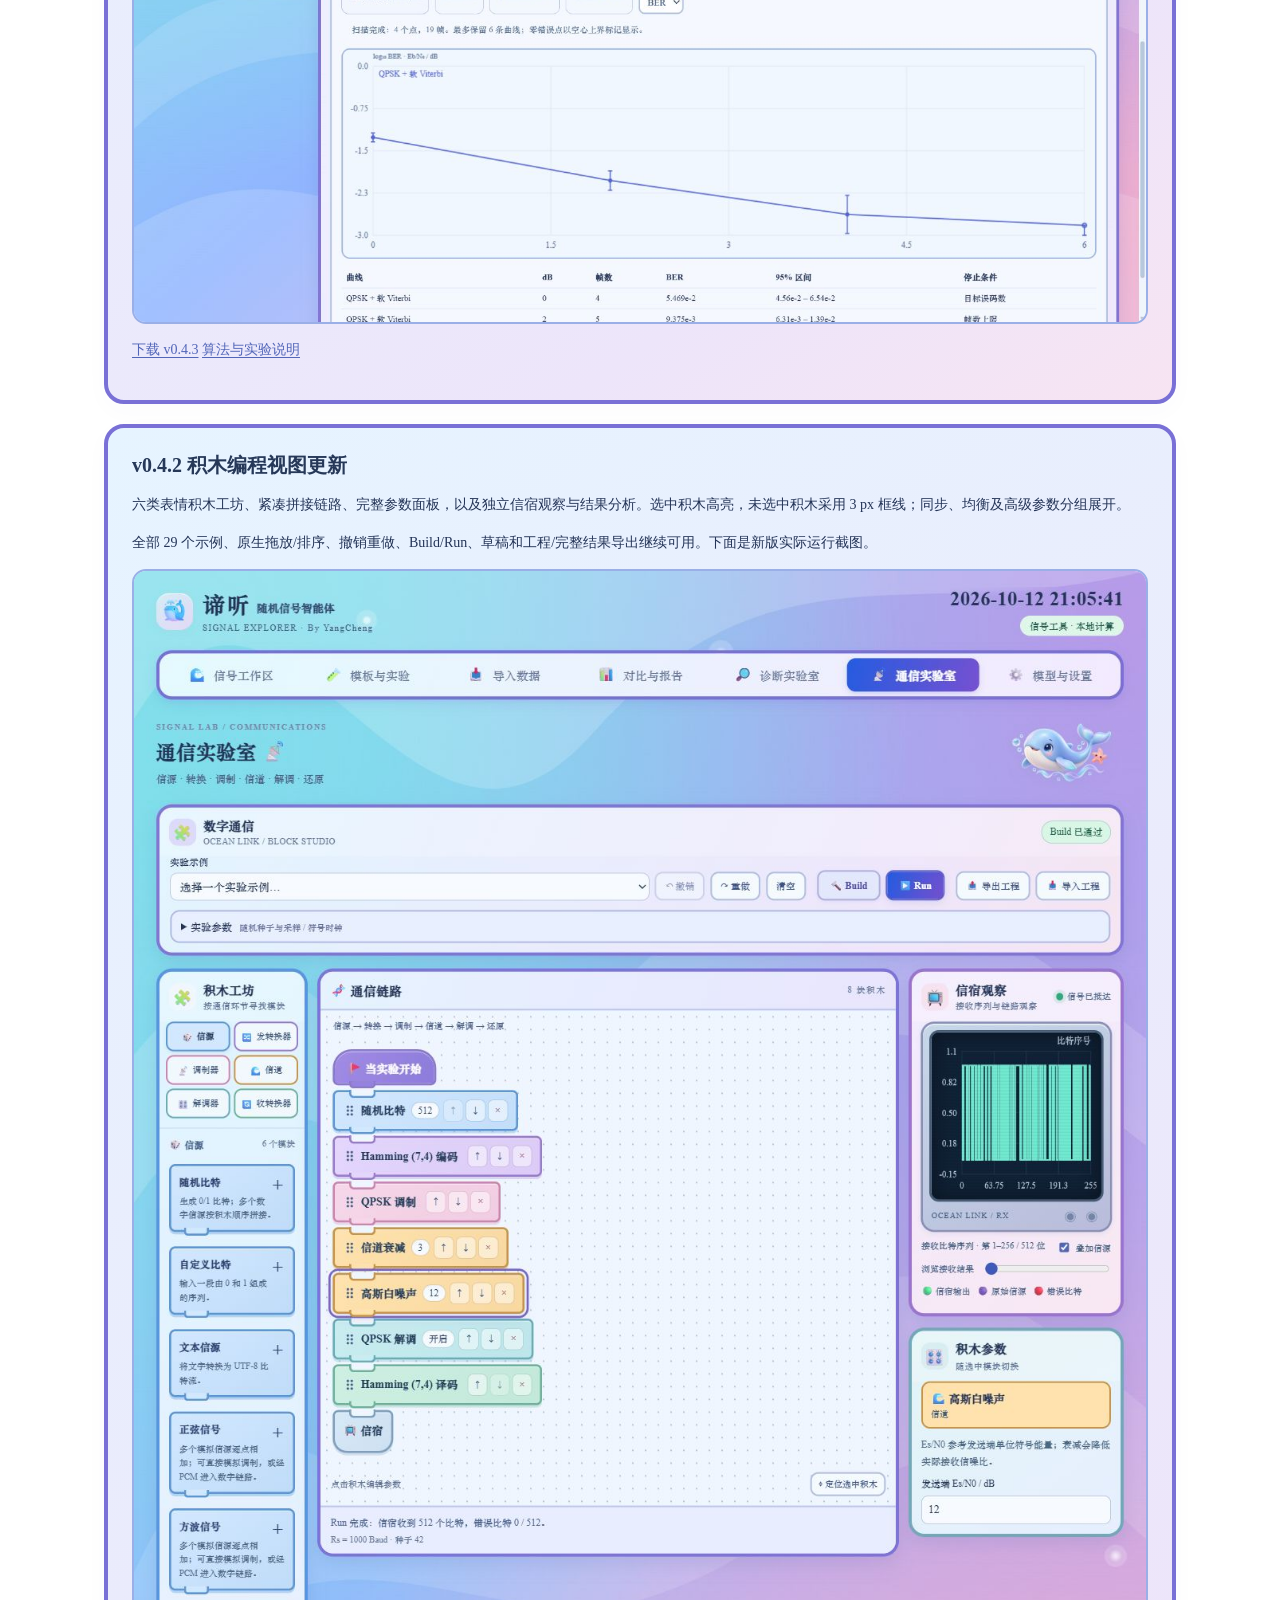
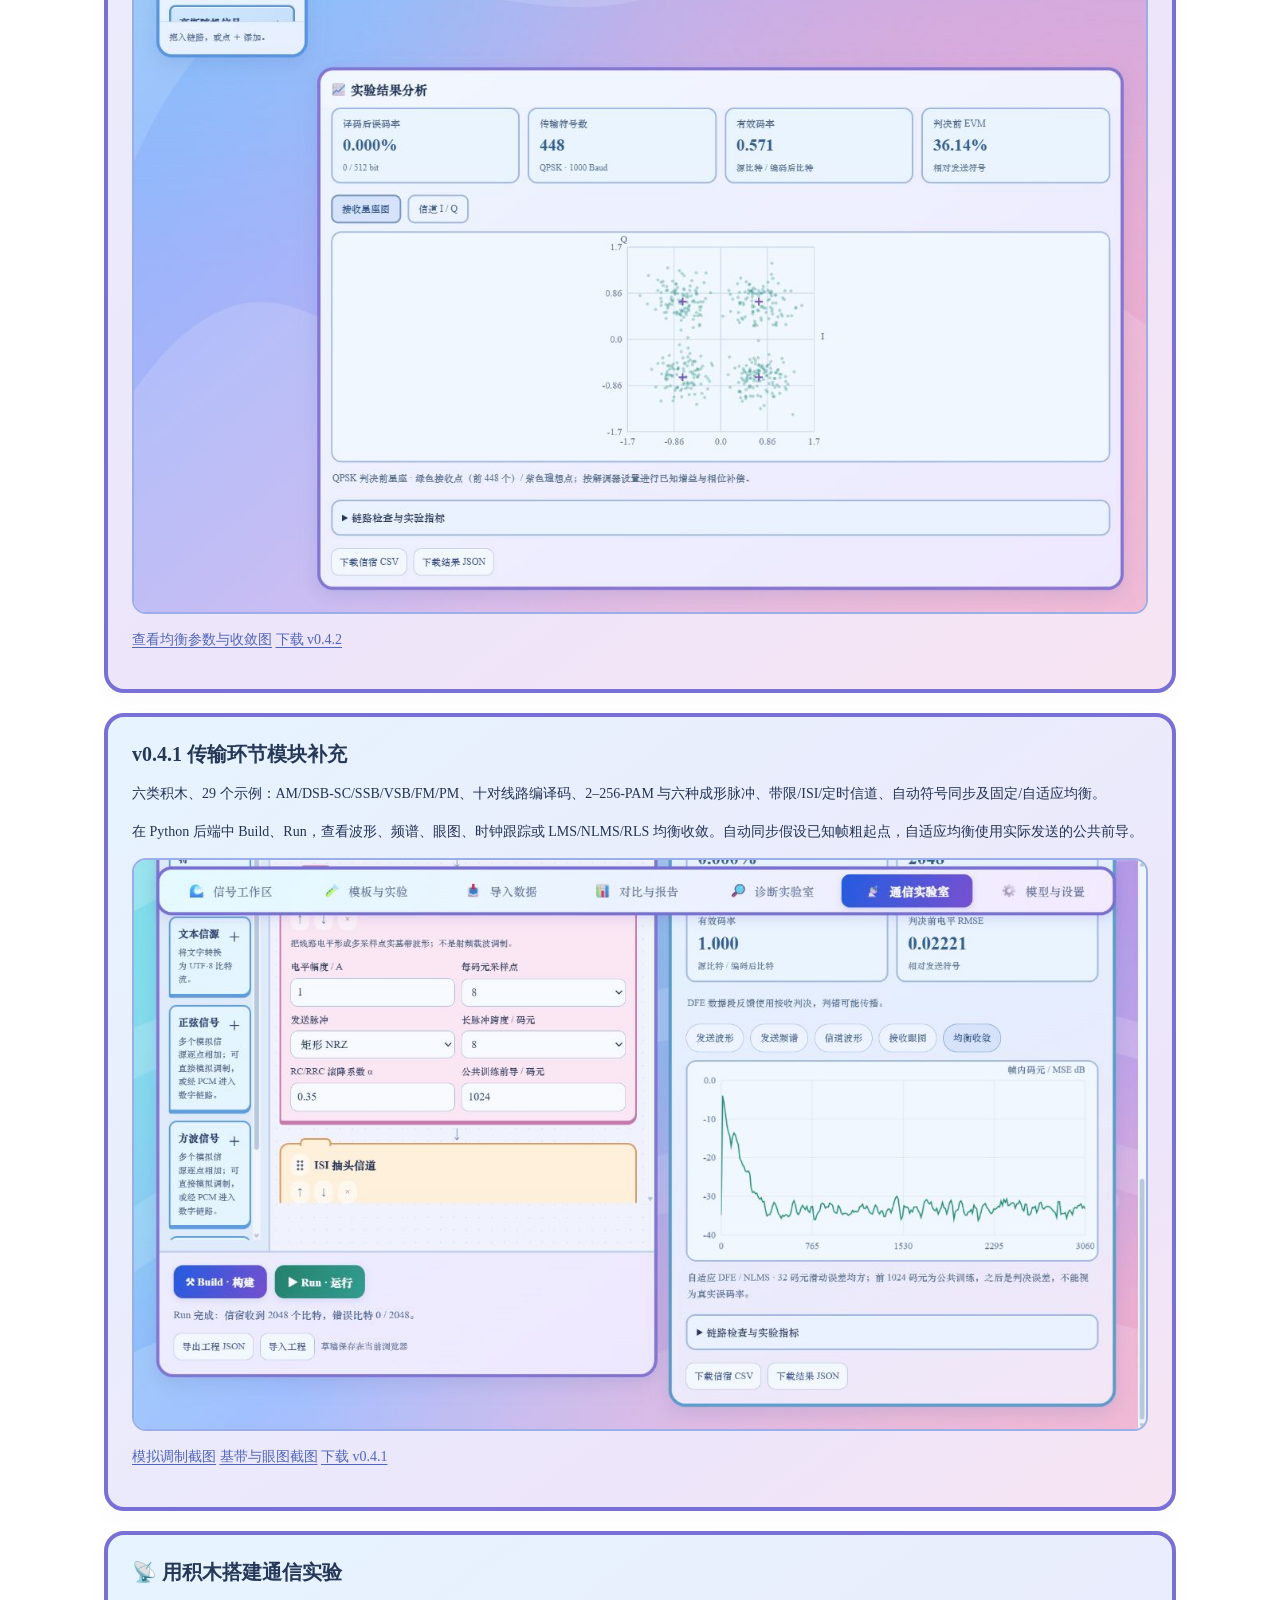
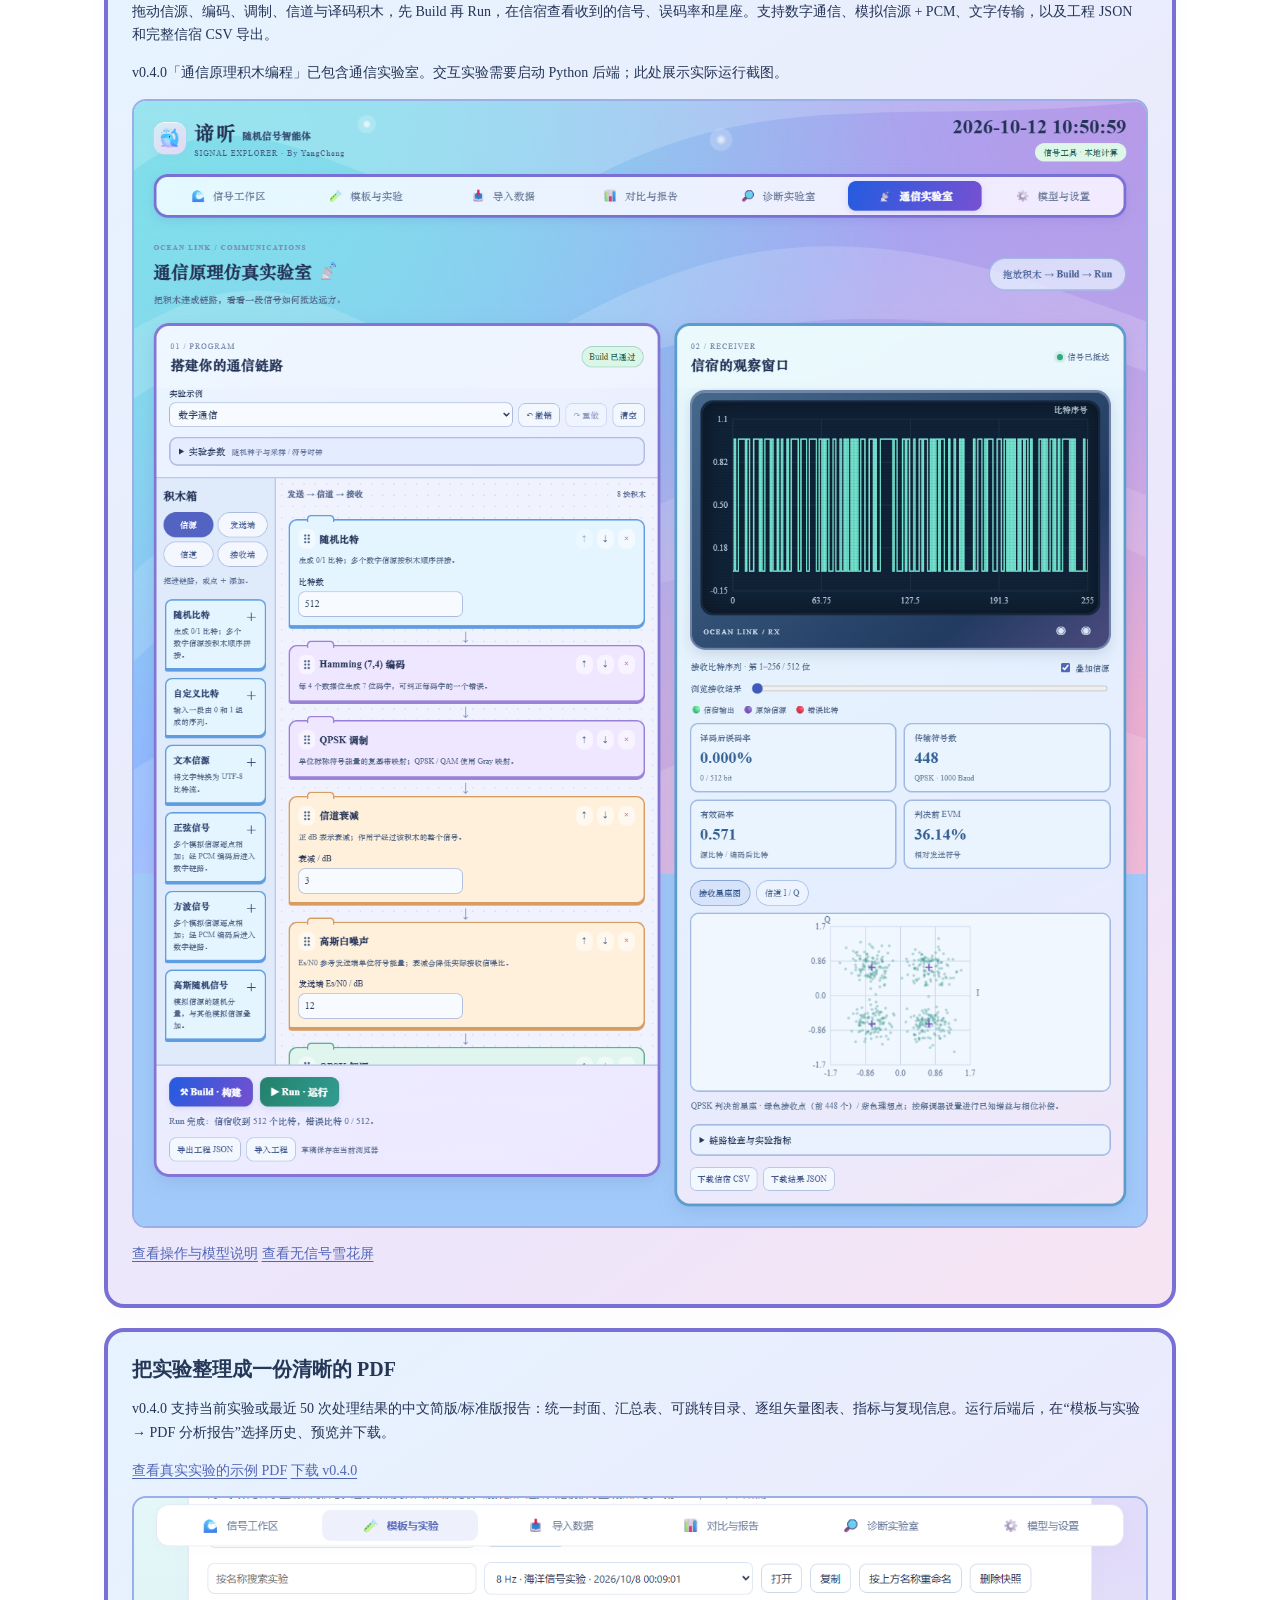
==== commit 8d3b3cb2: "发布 v0.5.0 积木代码生成与开发板实测" ====
--- a/docs/index.html
+++ b/docs/index.html
@@ -63,7 +63,7 @@
       <h1>谛听   随机信号智能体</h1><p>从一条波形开始，探索噪声、规律与细节里的异常。</p>
       <p><a href="https://github.com/PatrickStar-cmd/random-signal-agent#readme">开始使用</a>   固定实验结果预览</p></div>
       <img src="images/ocean-whale.webp" alt="" width="1536" height="1024" decoding="async"></header>
-  <main><section id="scratch-final-preview"><h2>v0.4.12 积木编程最终完善版 🧩</h2><p>Scratch 式积木拼接、并行接收容器与海洋风格工作区，保留 231 个信号积木和 122 个实验示例。</p><p>🔬 四类实验工具支持完整图扫描、批量、约束选参与课程验收。📚 12 个课程贯通学习目标、预测、实测和结论。📦 命名基线、实际种子复跑与校验成果包连接实验到报告。</p><p><a href="https://github.com/PatrickStar-cmd/random-signal-agent/releases/tag/v0.4.12">📦 下载 v0.4.12</a> <a href="https://github.com/PatrickStar-cmd/random-signal-agent/blob/main/工程文件/代码/docs/communications-v0412.md">📘 使用指南</a></p></section><section id="visual-wiring-preview"><h2>v0.4.11   可视接线与分支实验 🪸</h2>
+  <main><section id="board-preview"><h2>🔌 v0.5.0 积木代码生成与开发板实测</h2><p>用同一份 Scratch 工程生成 C++ 或 MicroPython，在 Pico 或 Pico W 上运行 BPSK 和 UART 回环。点击积木可定位源码，USB 回传的逐块数据可与电脑参考对照。</p><p><a href="https://github.com/PatrickStar-cmd/random-signal-agent/blob/main/工程文件/代码/docs/communications-v050.md">开发板接线与部署指南</a></p></section><section id="scratch-final-preview"><h2>v0.4.12 积木编程最终完善版 🧩</h2><p>Scratch 式积木拼接、并行接收容器与海洋风格工作区，保留 231 个信号积木和 122 个实验示例。</p><p>🔬 四类实验工具支持完整图扫描、批量、约束选参与课程验收。📚 12 个课程贯通学习目标、预测、实测和结论。📦 命名基线、实际种子复跑与校验成果包连接实验到报告。</p><p><a href="https://github.com/PatrickStar-cmd/random-signal-agent/releases/tag/v0.4.12">📦 下载 v0.4.12</a> <a href="https://github.com/PatrickStar-cmd/random-signal-agent/blob/main/工程文件/代码/docs/communications-v0412.md">📘 使用指南</a></p></section><section id="visual-wiring-preview"><h2>v0.4.11   可视接线与分支实验 🪸</h2>
 <p><strong>231 个可添加积木 + 固定信宿   122 个线性预设   2 个可视实验入口</strong>。</p>
 <p>🔌 共享前段、2–4 路接收、双输入汇合与公共译码尾段；支持端口连接、拖动布局、撤销和工程保存。</p>
 <p>⚡ 真实冻结信道输入与局部重跑；🛰️ 多目标距离 / 速度回波；🎯 二维 CA-CFAR、门限与噪声热图；📦 完整 JSON、Python 和 PDF 导出。</p>
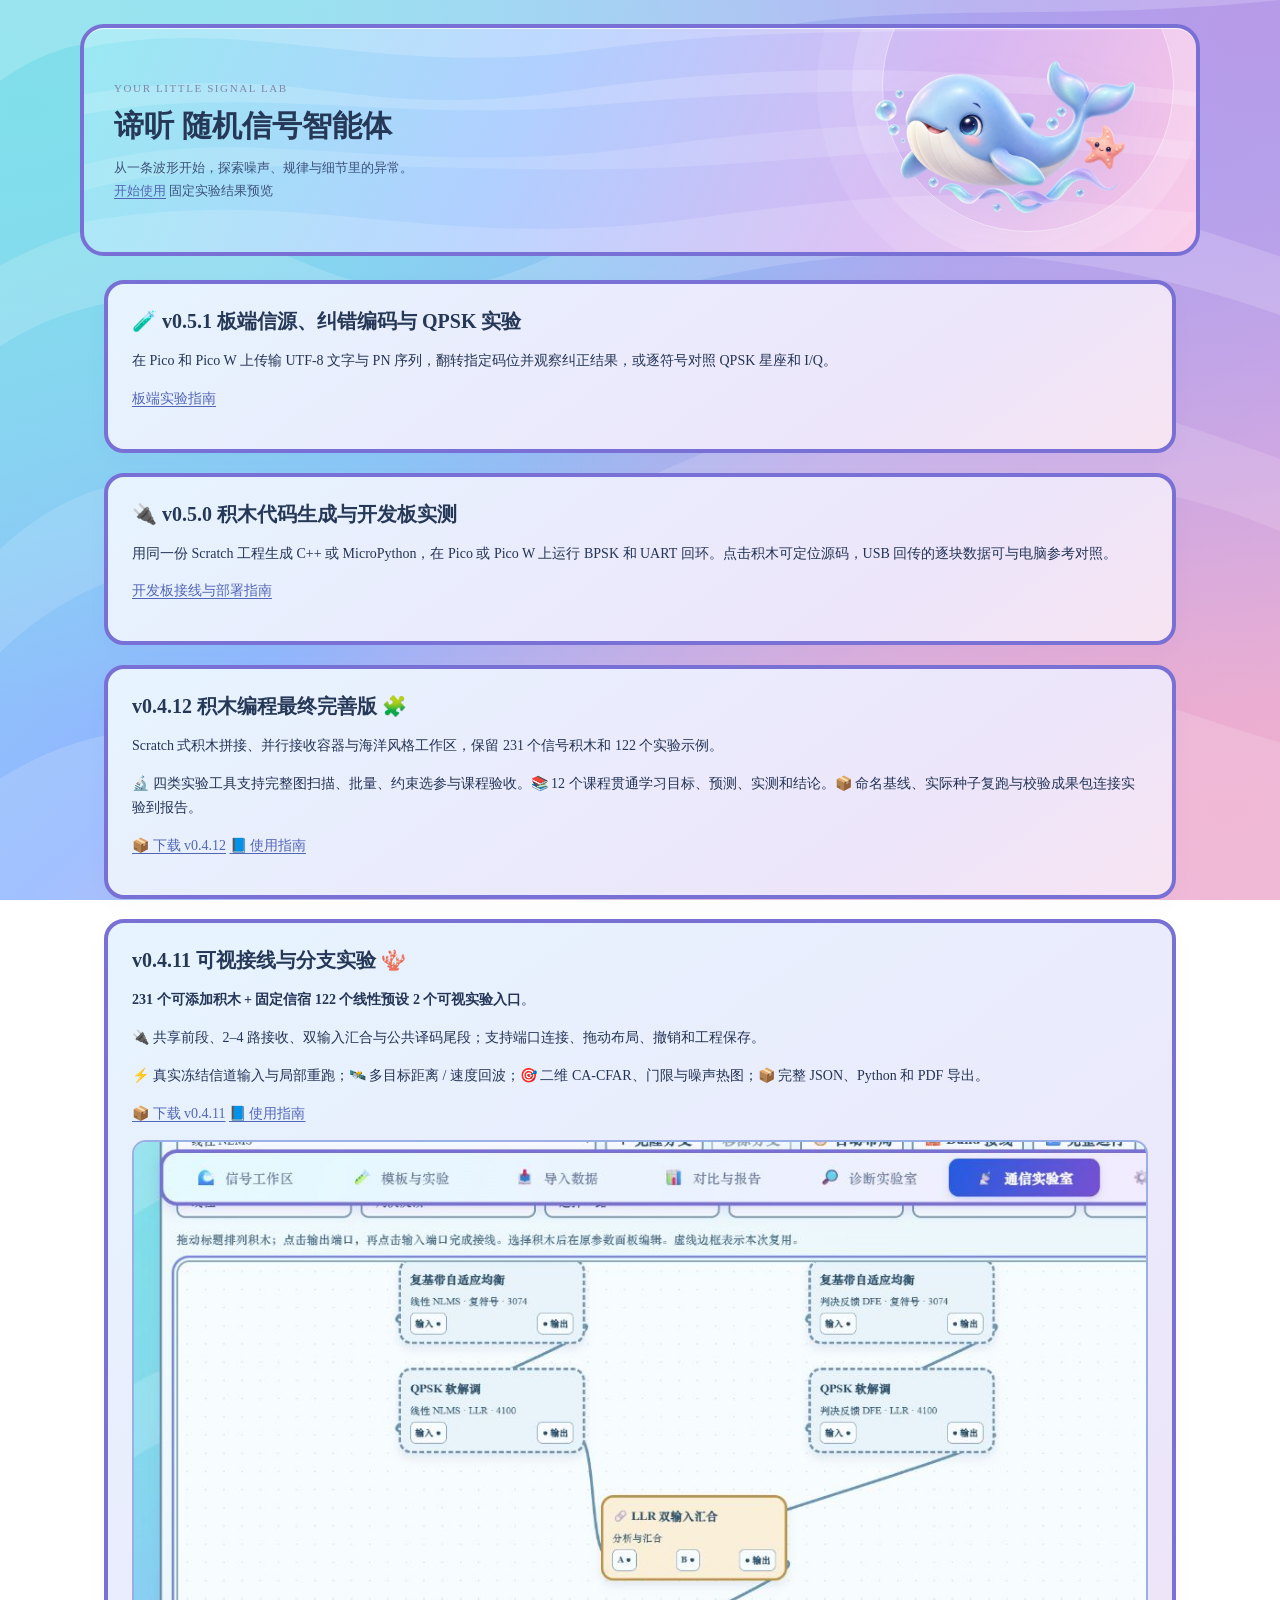
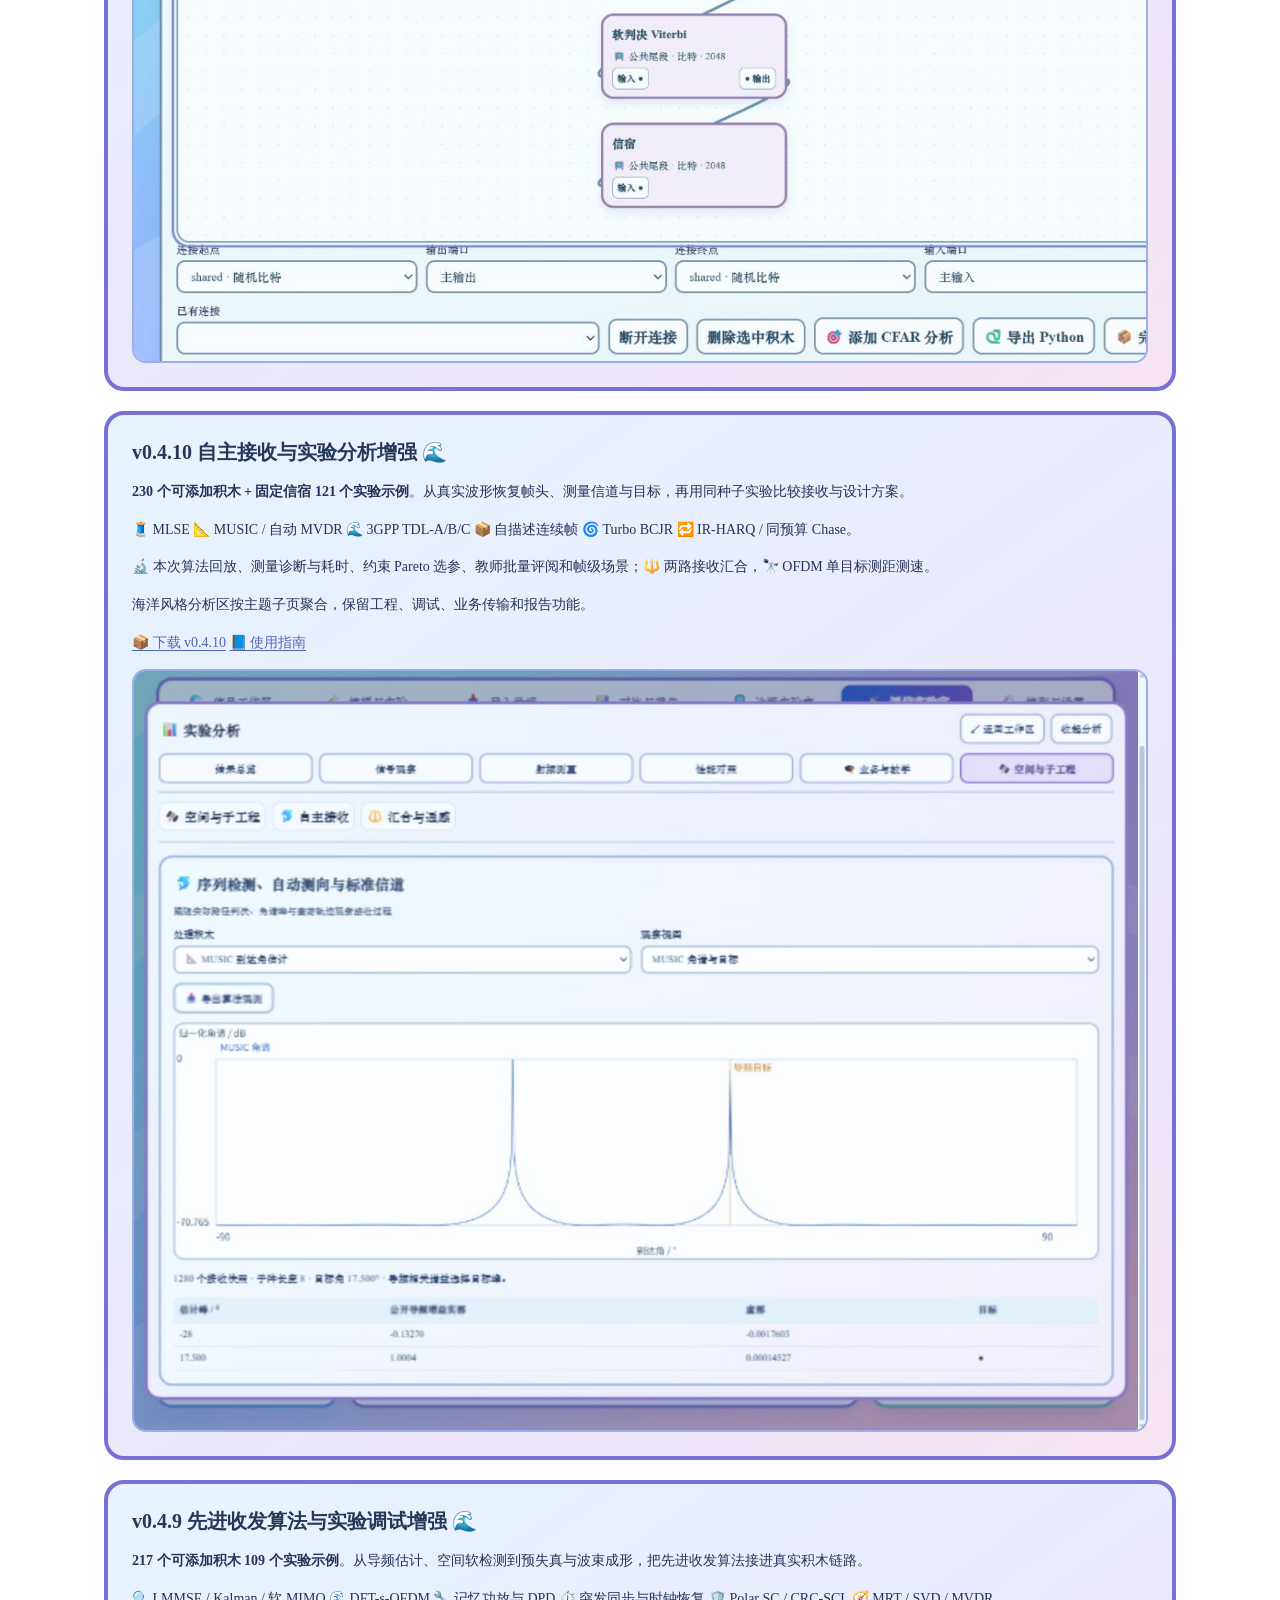
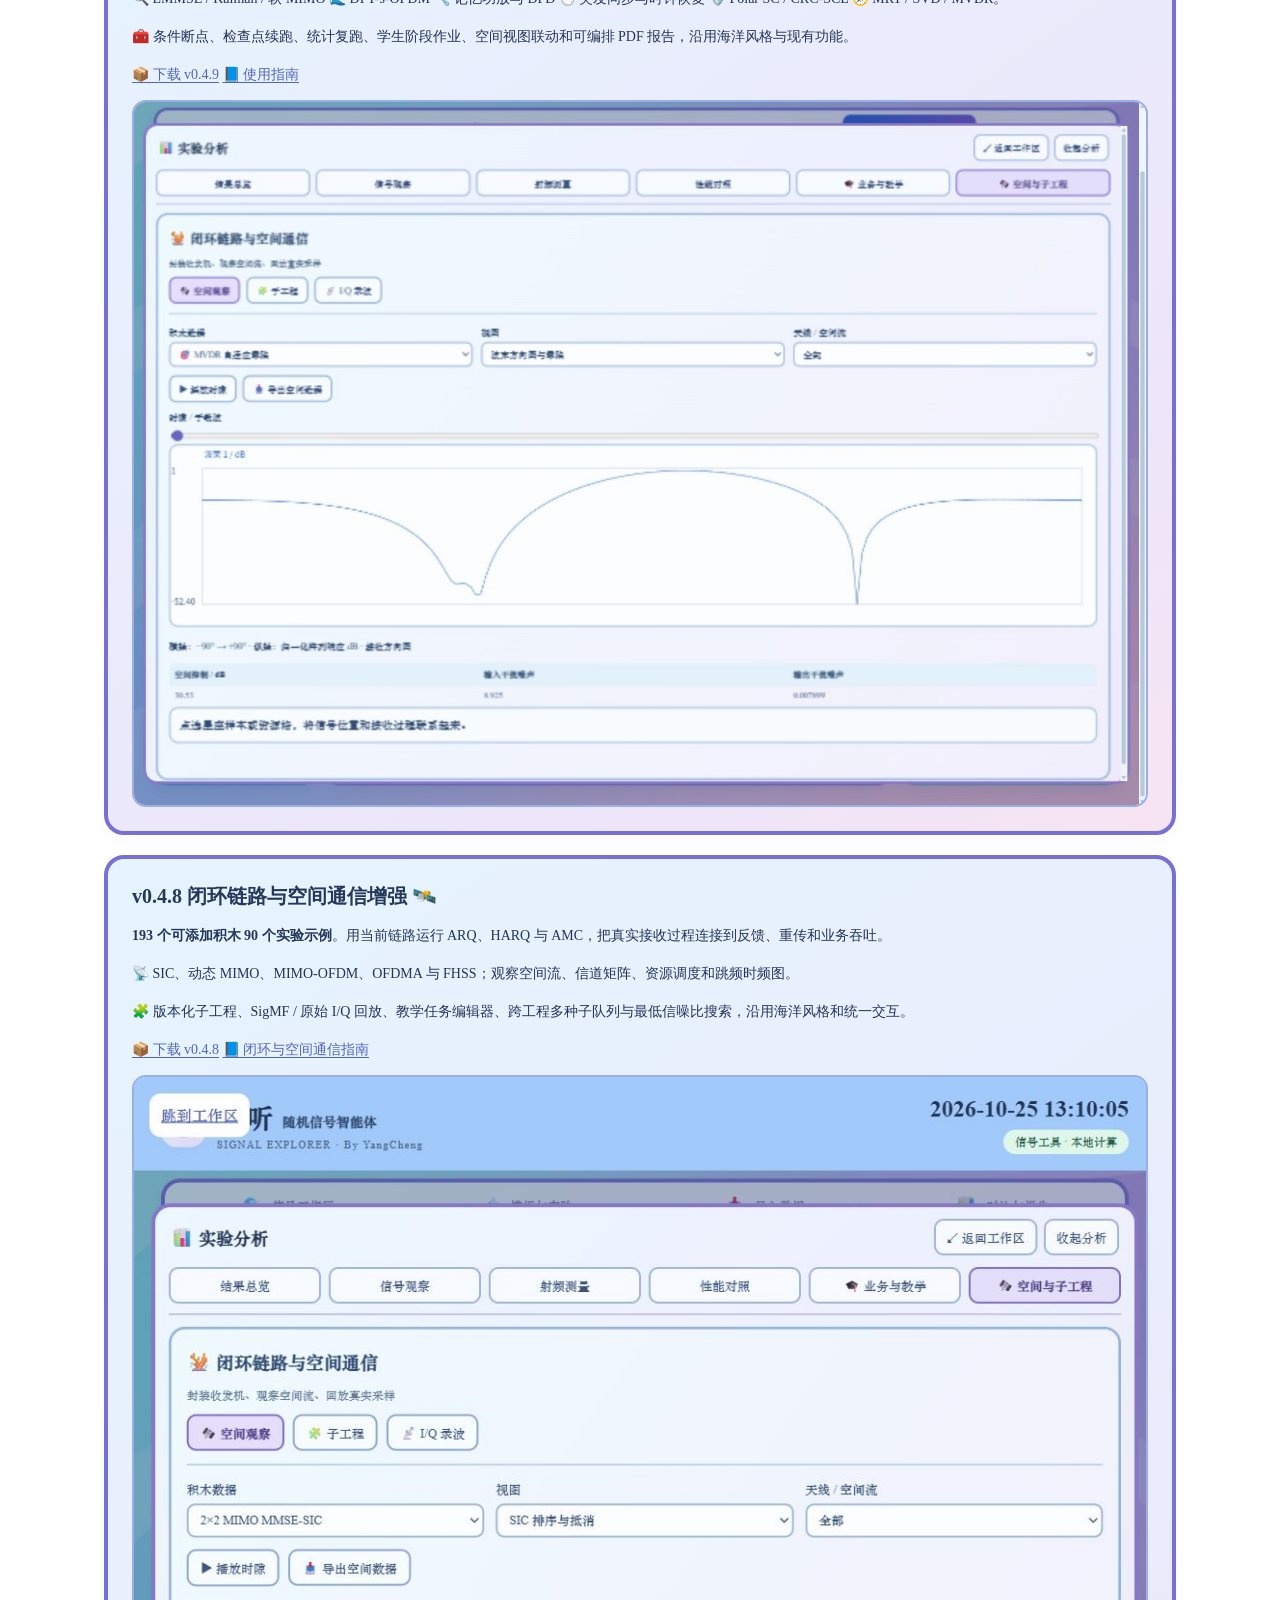
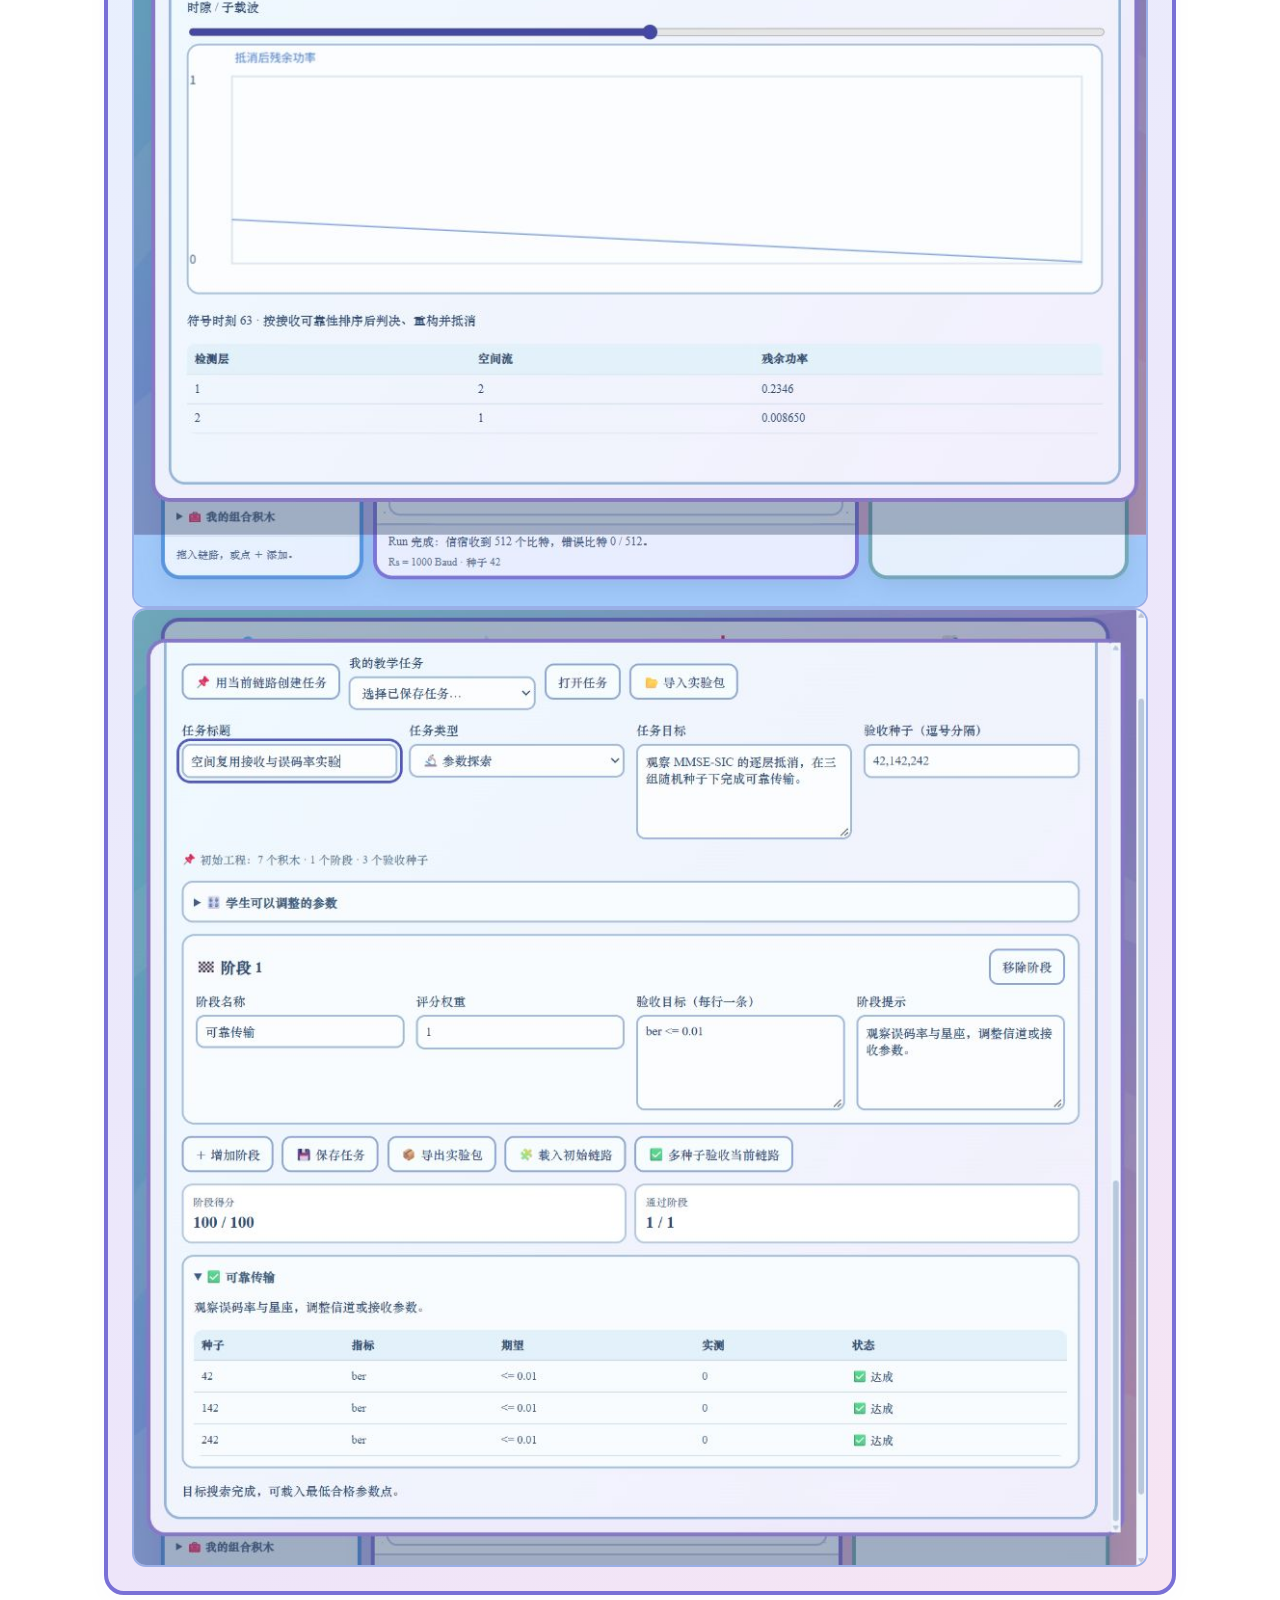
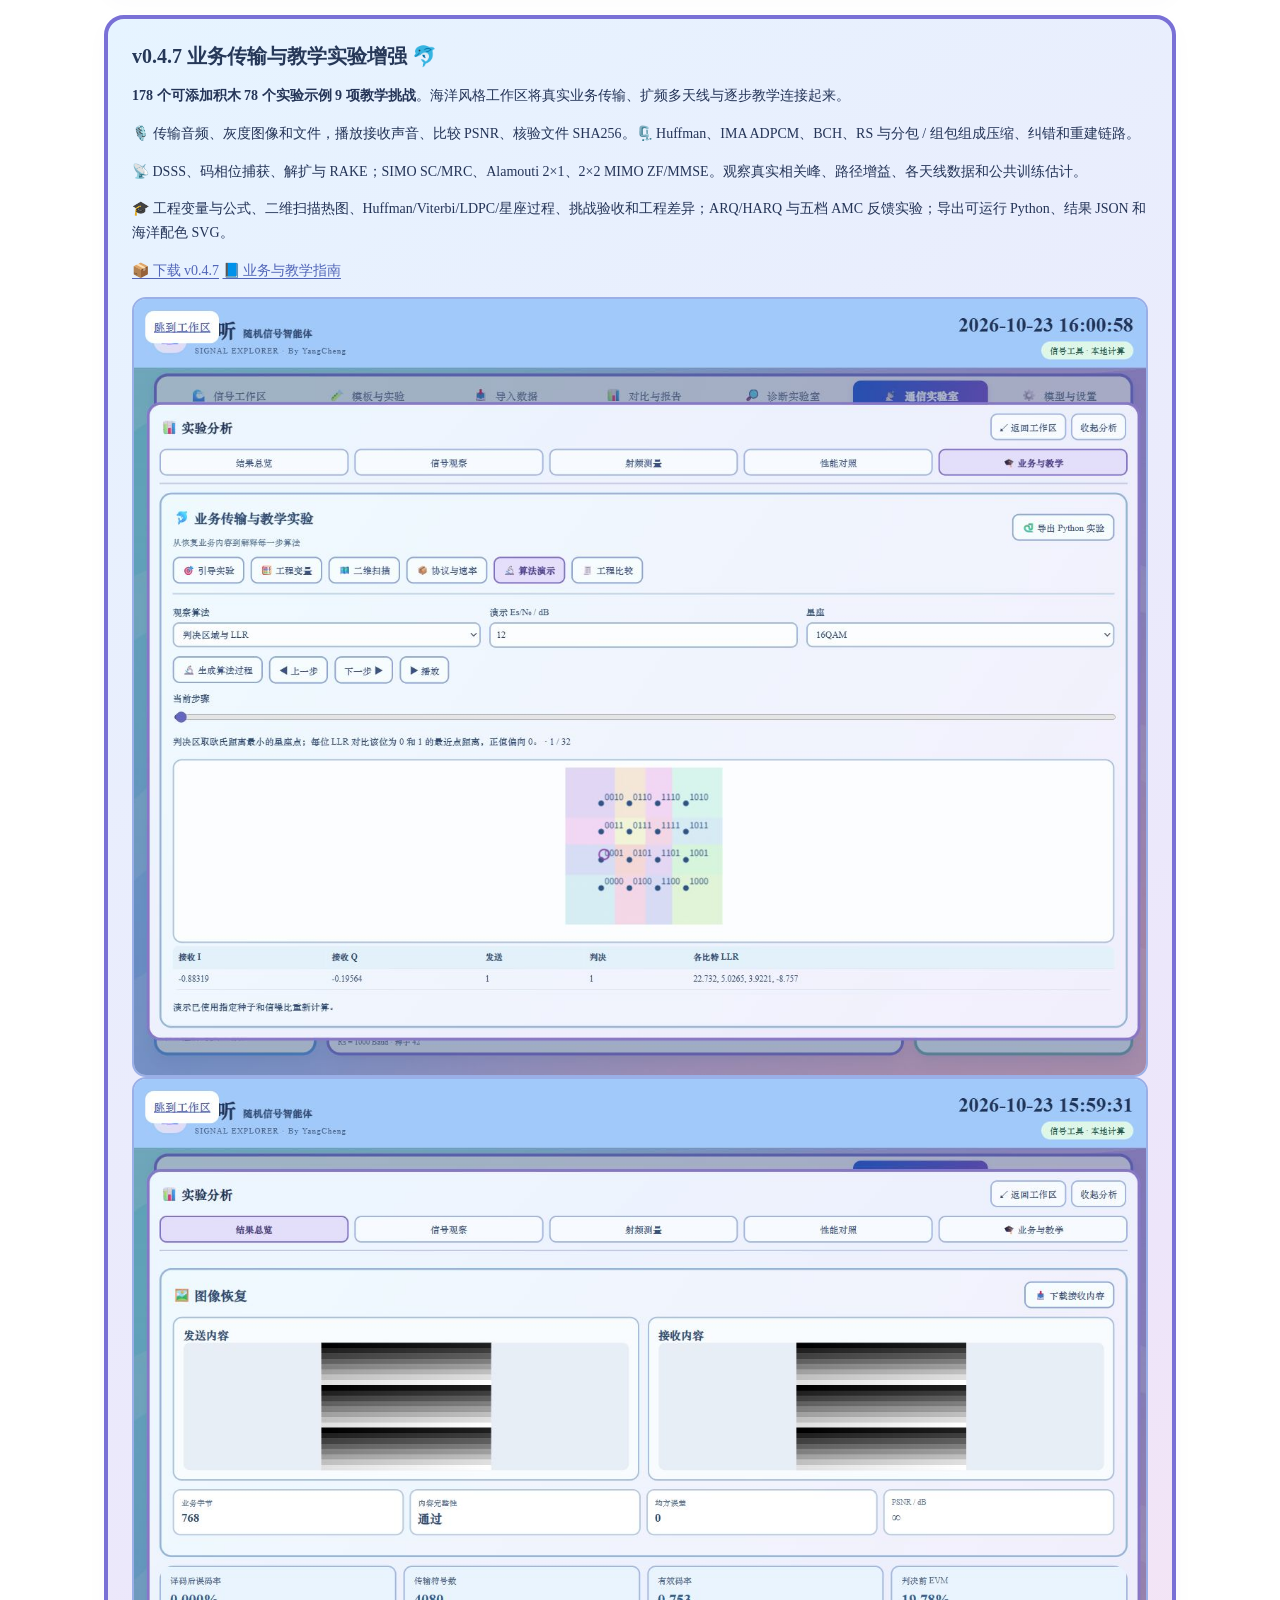
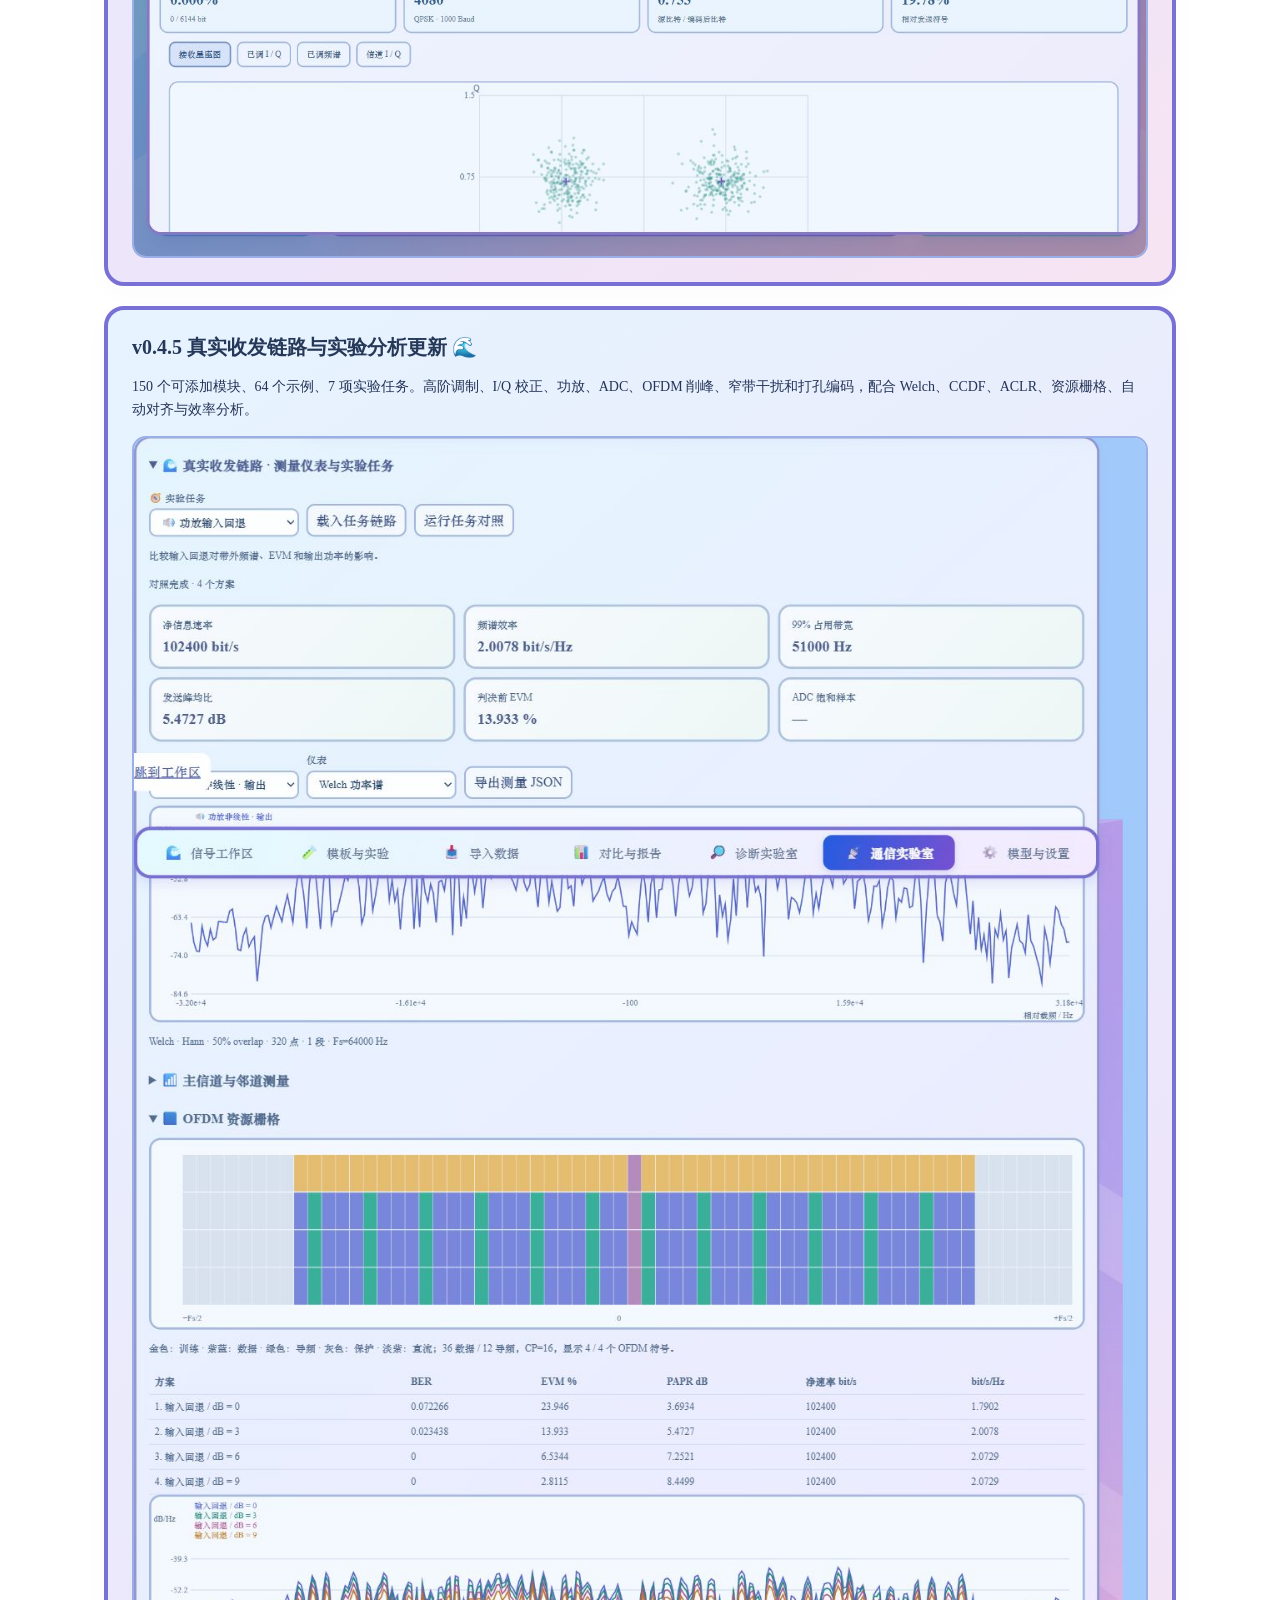
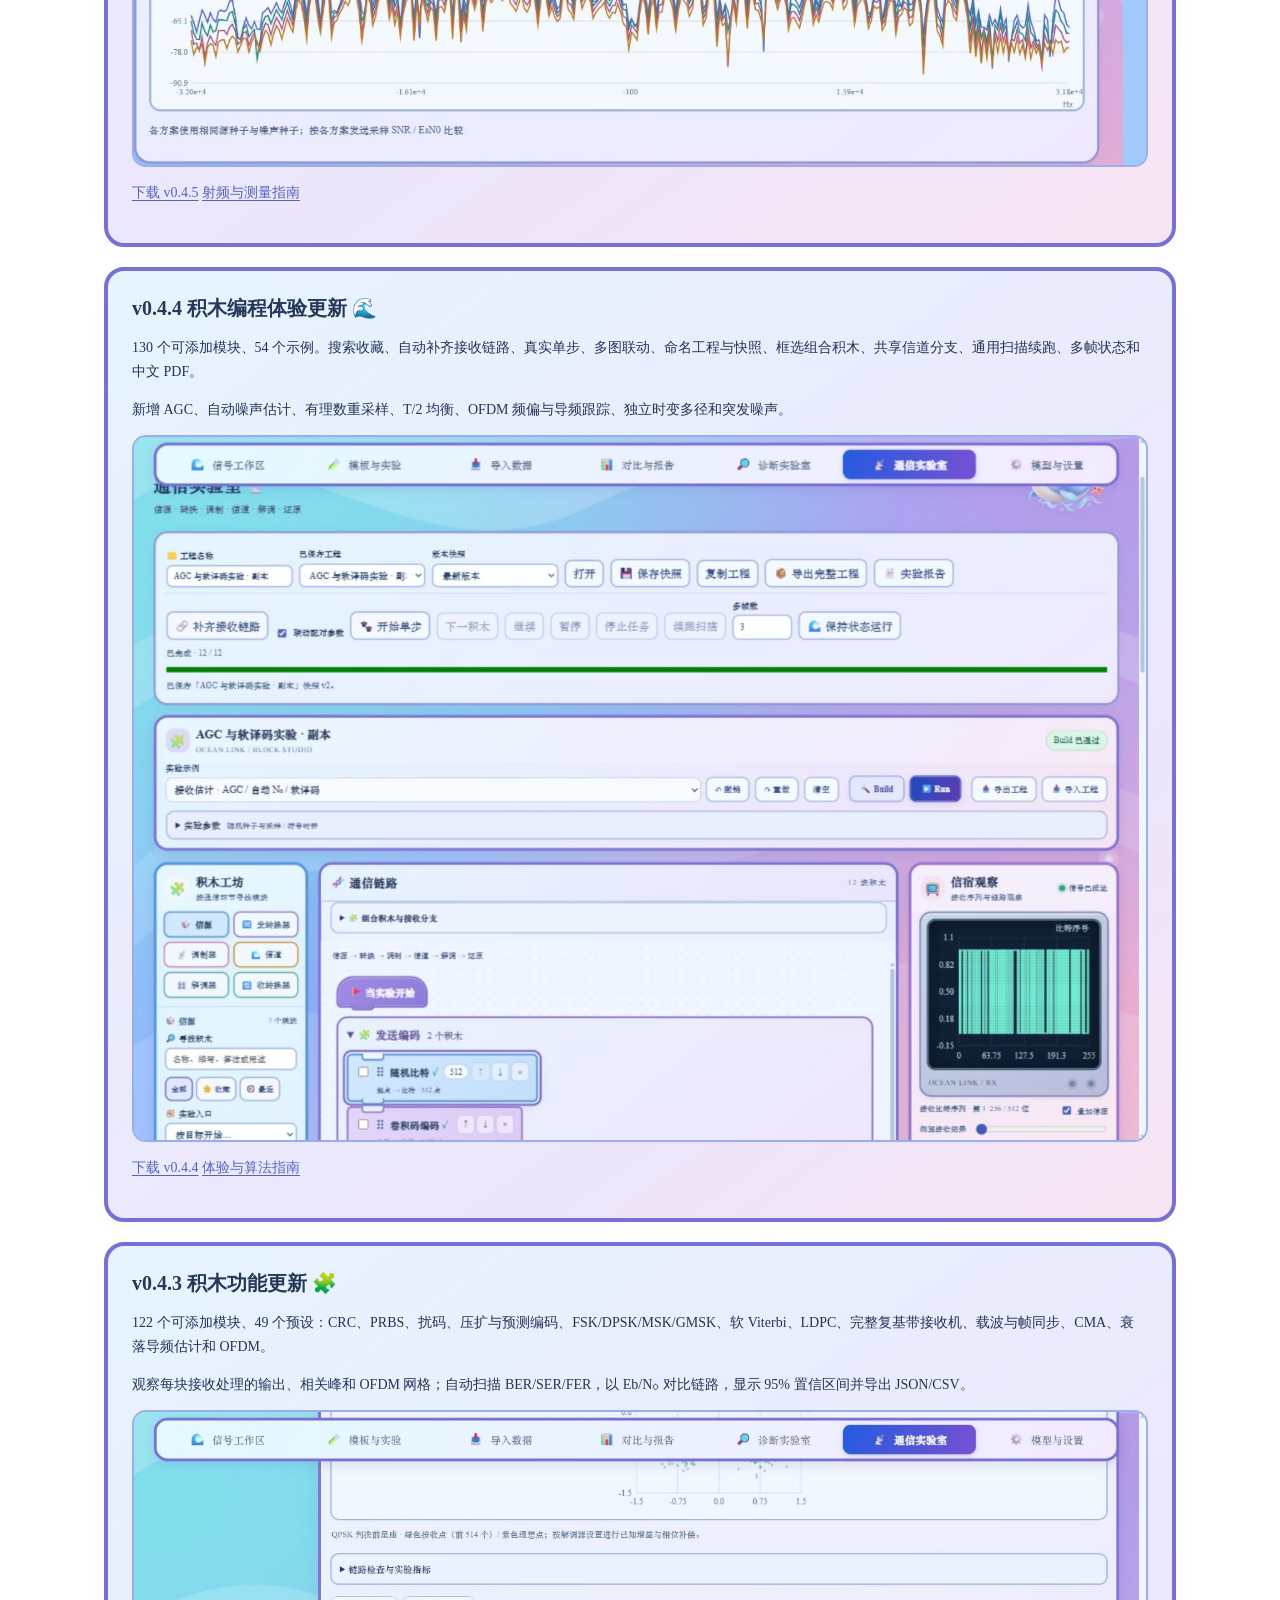
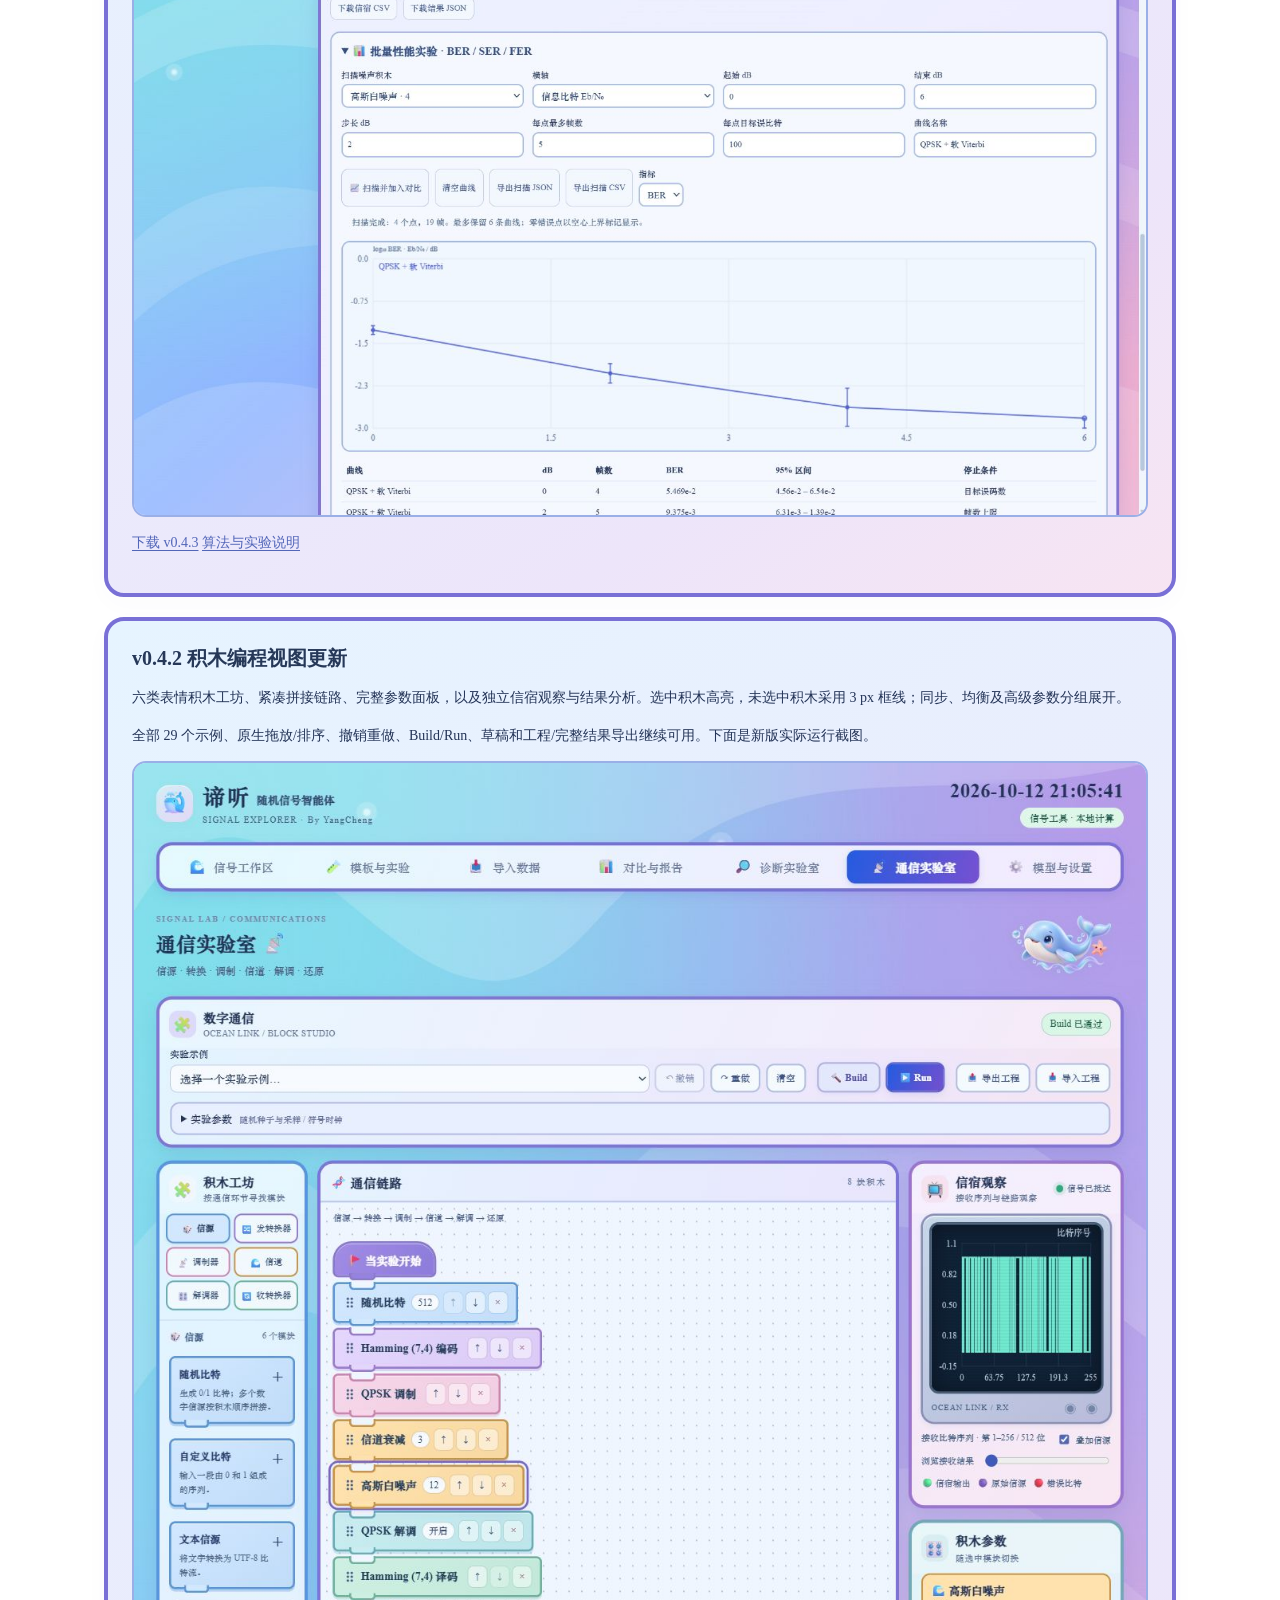
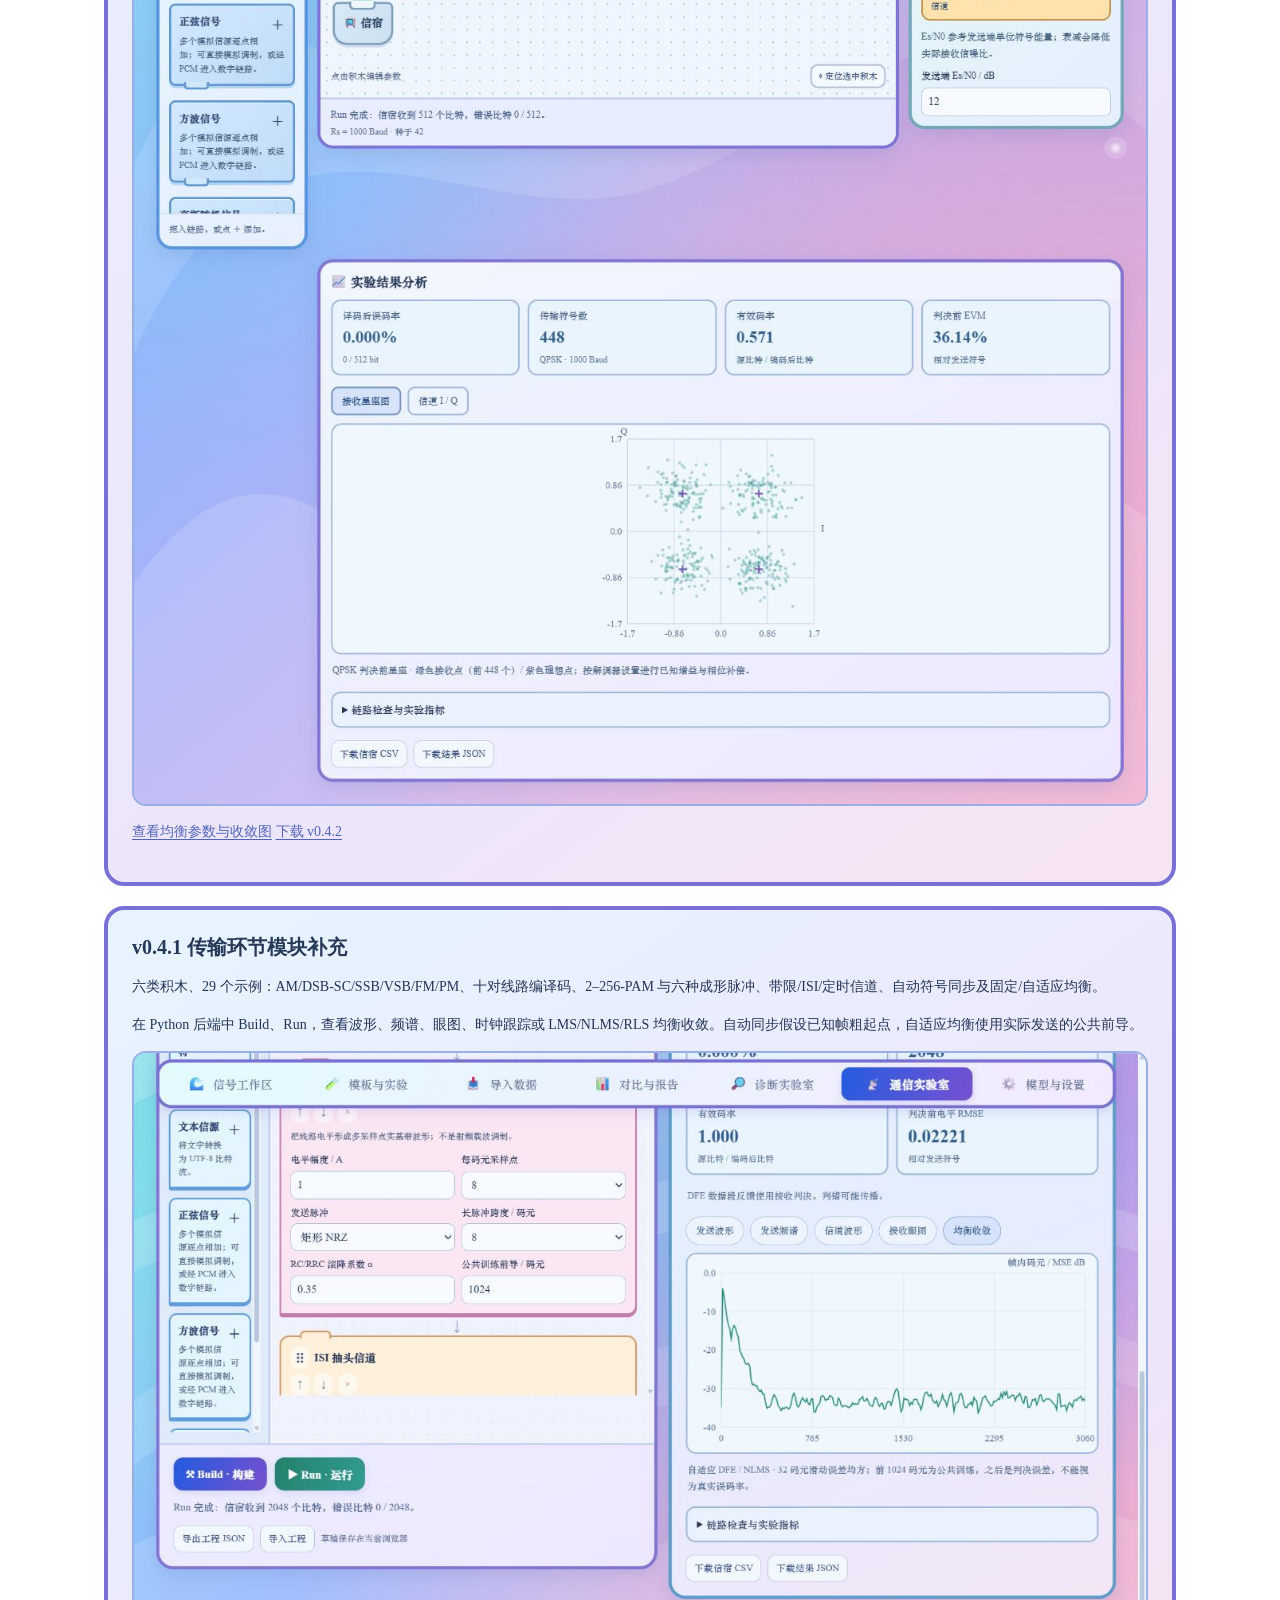
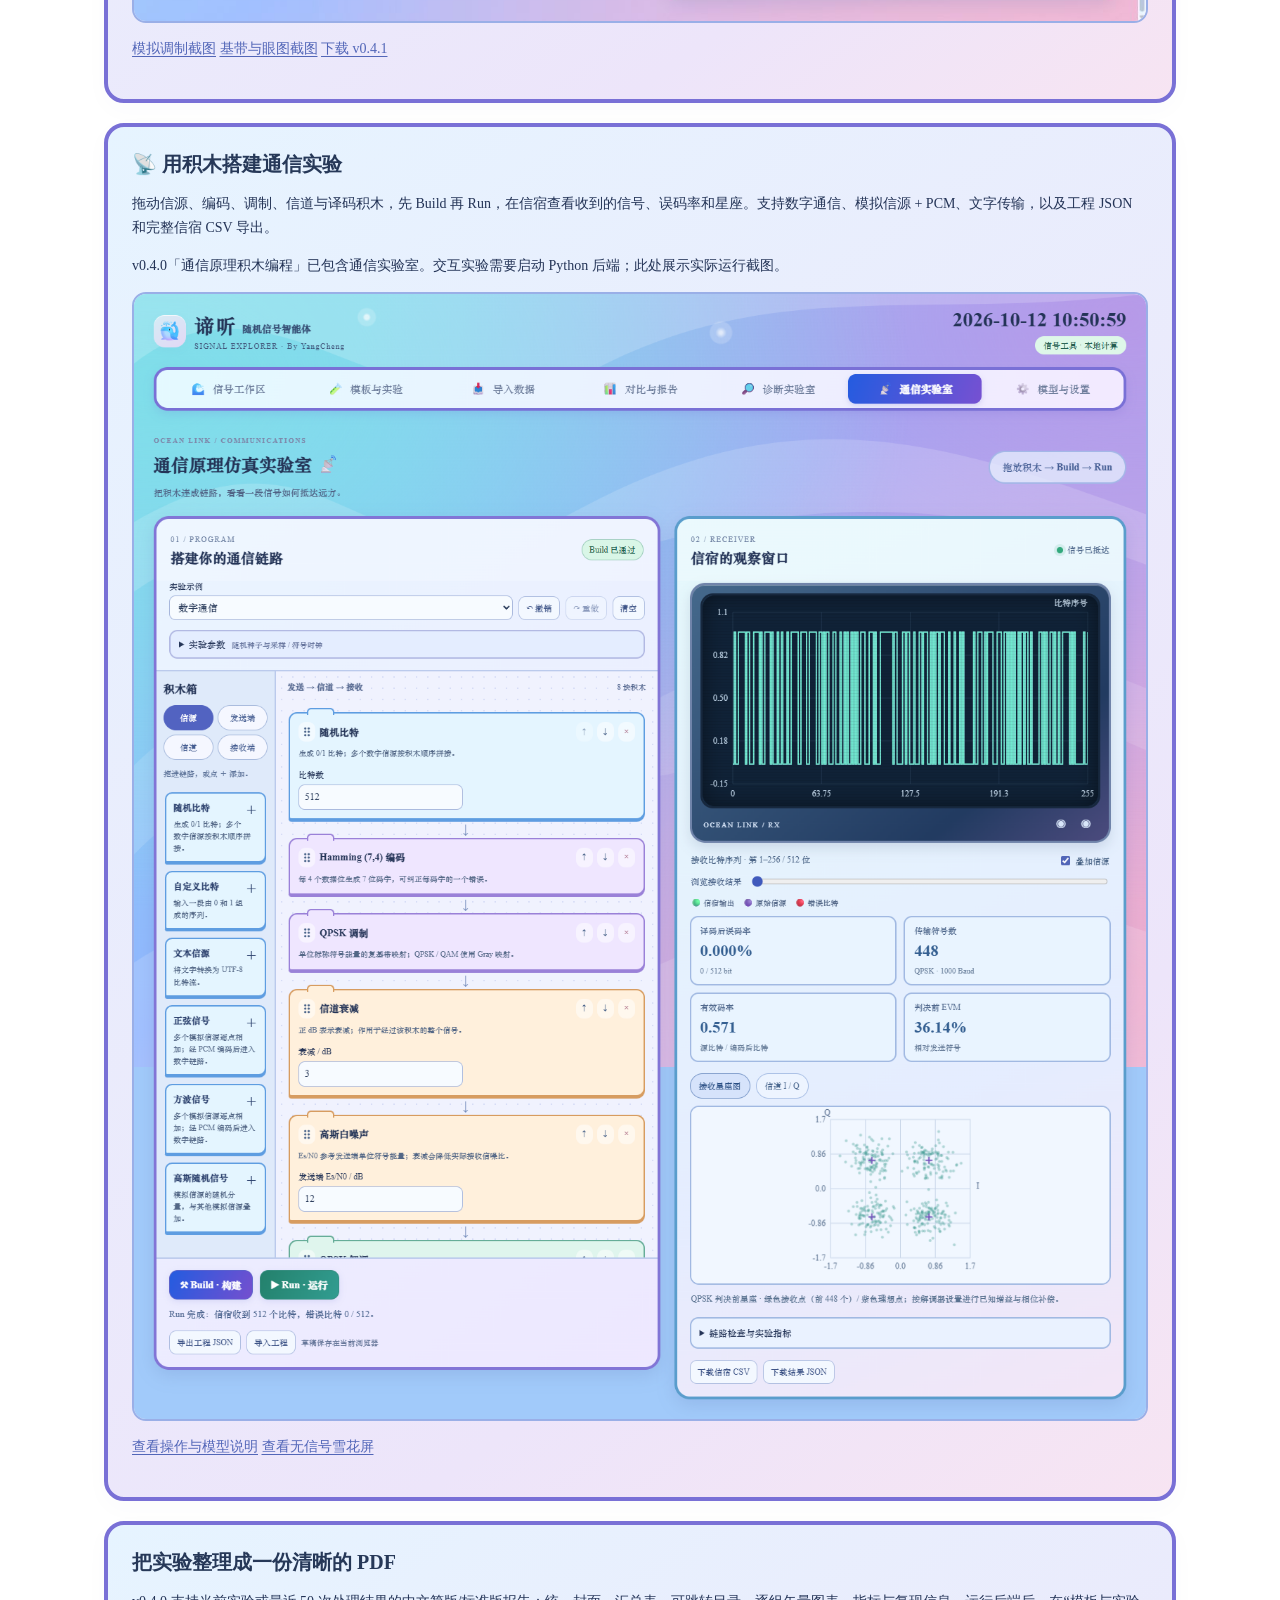
==== commit 19b1f173: "发布 v0.5.1 板端信源、纠错编码与 QPSK 实验" ====
--- a/docs/index.html
+++ b/docs/index.html
@@ -63,7 +63,7 @@
       <h1>谛听   随机信号智能体</h1><p>从一条波形开始，探索噪声、规律与细节里的异常。</p>
       <p><a href="https://github.com/PatrickStar-cmd/random-signal-agent#readme">开始使用</a>   固定实验结果预览</p></div>
       <img src="images/ocean-whale.webp" alt="" width="1536" height="1024" decoding="async"></header>
-  <main><section id="board-preview"><h2>🔌 v0.5.0 积木代码生成与开发板实测</h2><p>用同一份 Scratch 工程生成 C++ 或 MicroPython，在 Pico 或 Pico W 上运行 BPSK 和 UART 回环。点击积木可定位源码，USB 回传的逐块数据可与电脑参考对照。</p><p><a href="https://github.com/PatrickStar-cmd/random-signal-agent/blob/main/工程文件/代码/docs/communications-v050.md">开发板接线与部署指南</a></p></section><section id="scratch-final-preview"><h2>v0.4.12 积木编程最终完善版 🧩</h2><p>Scratch 式积木拼接、并行接收容器与海洋风格工作区，保留 231 个信号积木和 122 个实验示例。</p><p>🔬 四类实验工具支持完整图扫描、批量、约束选参与课程验收。📚 12 个课程贯通学习目标、预测、实测和结论。📦 命名基线、实际种子复跑与校验成果包连接实验到报告。</p><p><a href="https://github.com/PatrickStar-cmd/random-signal-agent/releases/tag/v0.4.12">📦 下载 v0.4.12</a> <a href="https://github.com/PatrickStar-cmd/random-signal-agent/blob/main/工程文件/代码/docs/communications-v0412.md">📘 使用指南</a></p></section><section id="visual-wiring-preview"><h2>v0.4.11   可视接线与分支实验 🪸</h2>
+  <main><section id="board-experiments-preview"><h2>🧪 v0.5.1 板端信源、纠错编码与 QPSK 实验</h2><p>在 Pico 和 Pico W 上传输 UTF-8 文字与 PN 序列，翻转指定码位并观察纠正结果，或逐符号对照 QPSK 星座和 I/Q。</p><p><a href="https://github.com/PatrickStar-cmd/random-signal-agent/blob/main/工程文件/代码/docs/communications-v051.md">板端实验指南</a></p></section><section id="board-preview"><h2>🔌 v0.5.0 积木代码生成与开发板实测</h2><p>用同一份 Scratch 工程生成 C++ 或 MicroPython，在 Pico 或 Pico W 上运行 BPSK 和 UART 回环。点击积木可定位源码，USB 回传的逐块数据可与电脑参考对照。</p><p><a href="https://github.com/PatrickStar-cmd/random-signal-agent/blob/main/工程文件/代码/docs/communications-v050.md">开发板接线与部署指南</a></p></section><section id="scratch-final-preview"><h2>v0.4.12 积木编程最终完善版 🧩</h2><p>Scratch 式积木拼接、并行接收容器与海洋风格工作区，保留 231 个信号积木和 122 个实验示例。</p><p>🔬 四类实验工具支持完整图扫描、批量、约束选参与课程验收。📚 12 个课程贯通学习目标、预测、实测和结论。📦 命名基线、实际种子复跑与校验成果包连接实验到报告。</p><p><a href="https://github.com/PatrickStar-cmd/random-signal-agent/releases/tag/v0.4.12">📦 下载 v0.4.12</a> <a href="https://github.com/PatrickStar-cmd/random-signal-agent/blob/main/工程文件/代码/docs/communications-v0412.md">📘 使用指南</a></p></section><section id="visual-wiring-preview"><h2>v0.4.11   可视接线与分支实验 🪸</h2>
 <p><strong>231 个可添加积木 + 固定信宿   122 个线性预设   2 个可视实验入口</strong>。</p>
 <p>🔌 共享前段、2–4 路接收、双输入汇合与公共译码尾段；支持端口连接、拖动布局、撤销和工程保存。</p>
 <p>⚡ 真实冻结信道输入与局部重跑；🛰️ 多目标距离 / 速度回波；🎯 二维 CA-CFAR、门限与噪声热图；📦 完整 JSON、Python 和 PDF 导出。</p>
